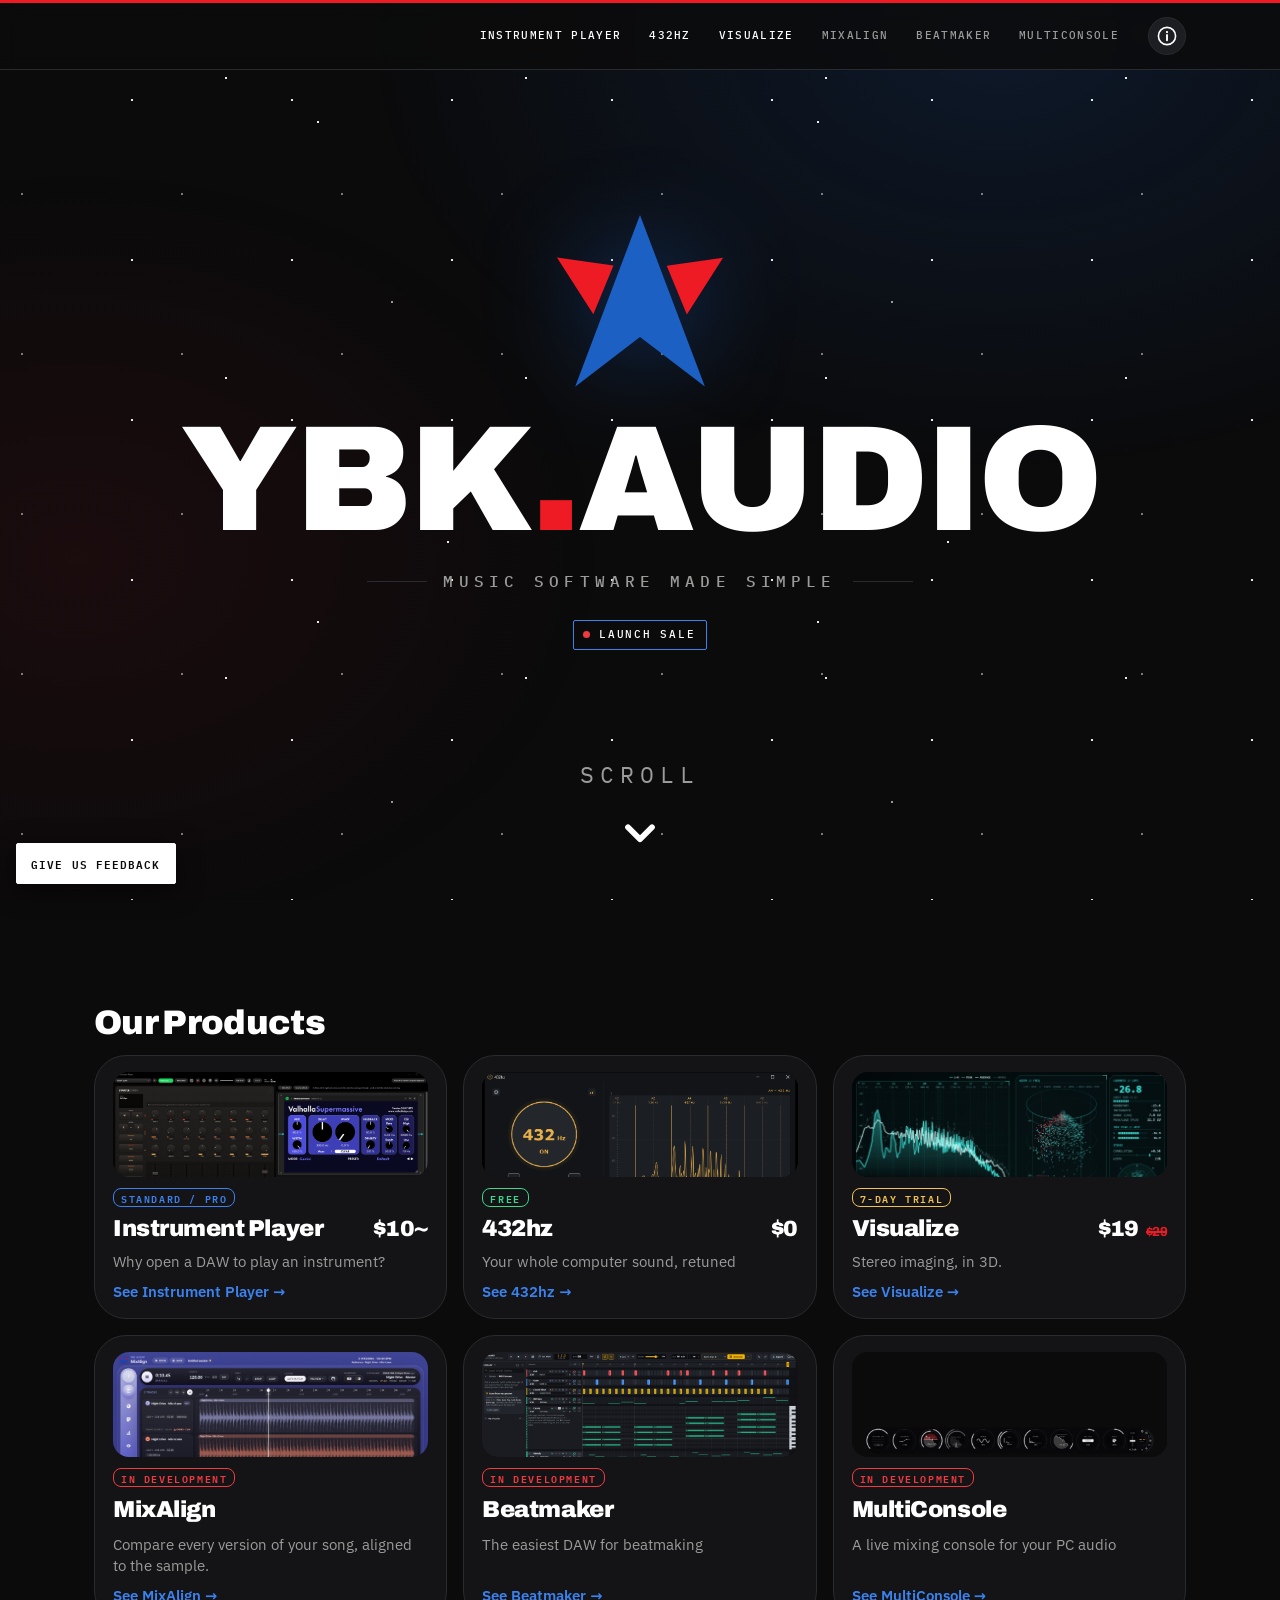
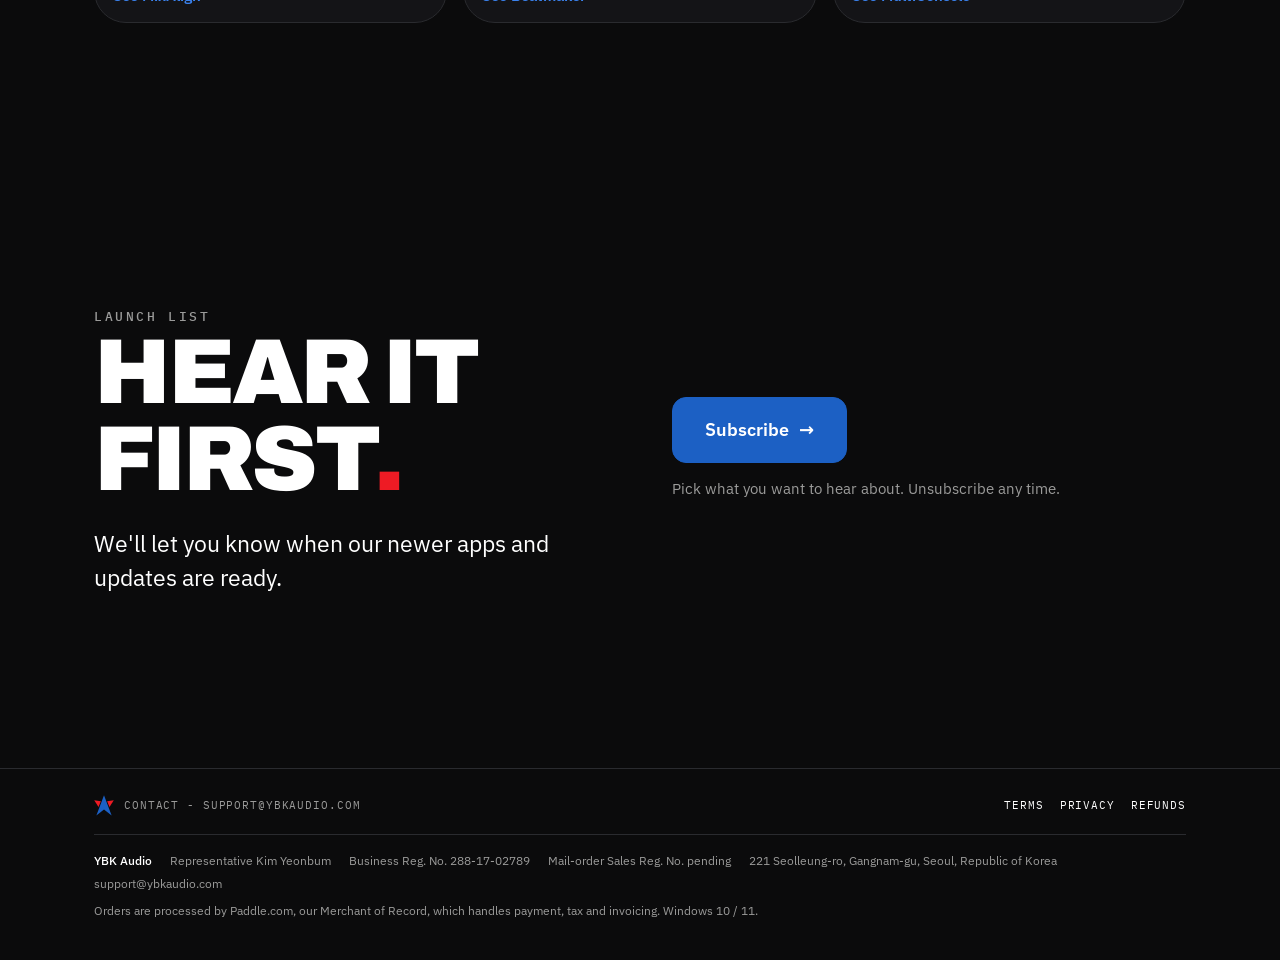
==== index.html @ 8efd61d5 "Instrument Player 2.0.5: the built-in synth is now called Basic; note length is in Standard too, so " ====
<!doctype html>
<html lang="en">
<head>
<meta charset="utf-8">
<meta name="viewport" content="width=device-width, initial-scale=1">
<meta name="google-site-verification" content="1bSXzqVubWj23T3griGNf3XnpW3aEP6iFTnNptwItSQ">
<!-- seo:start (rewritten per page by tools/build-pages.js; values come from the "ybk-seo" table below) -->
<meta name="description" content="Music software made simple: Instrument Player, 432hz, Visualize, MixAlign, Beatmaker and MultiConsole.">
<link rel="canonical" href="https://ybkaudio.com/">
<meta property="og:type" content="website">
<meta property="og:site_name" content="YBK Audio">
<meta property="og:url" content="https://ybkaudio.com/">
<meta property="og:title" content="YBK AUDIO: Music Software Made Simple">
<meta property="og:description" content="Music software made simple: Instrument Player, 432hz, Visualize, MixAlign, Beatmaker and MultiConsole.">
<!-- seo:end -->
<link rel="icon" type="image/svg+xml" href="data:image/svg+xml,%3Csvg xmlns='http://www.w3.org/2000/svg' viewBox='283 276 878 907'%3E%3Cpath fill='%231C60C4' d='M722 286L1057 1172L722 916L387 1173Z'/%3E%3Cpath fill='%23EE1B24' d='M860 548L1151 507L964 800Z'/%3E%3Cpath fill='%23EE1B24' d='M585 547L293 506L481 799Z'/%3E%3C/svg%3E">
<title>YBK AUDIO: Music Software Made Simple</title>
<link rel="preload" href="/fonts/ibmplexsans-400-latin.woff2" as="font" type="font/woff2" crossorigin>
<link rel="preload" href="/fonts/archivo-500-latin.woff2" as="font" type="font/woff2" crossorigin>
<link rel="stylesheet" href="/fonts/fonts.css">

<style>
/* ============================================================
   YBK AUDIO — one committed visual world, taken from the logo:
   royal blue arrowhead and red arms on starry black.
   Deliberately single-theme: the page looks identical for every
   viewer, whatever their system or Claude theme is set to.
   ============================================================ */
:root{
  color-scheme:dark;

  /* brand marks */
  --logo-blue:#1C60C4;
  --logo-red:#EE1B24;

  --ground:#0B0B0C;
  --surface:#141417;
  --surface-2:#1D1E21;
  --ink:#FFFFFF;
  --muted:#9B9B9A;
  --rule:#2A2B2F;
  --accent:#3B82EE;
  --accent-deep:#1C60C4;
  --accent-soft:#111B2E;
  --hot:#F03A41;
  --ok:#3DD68C;
  --shadow:rgba(0,0,0,.55);

  /* the starry black — the page's actual ground */
  --s1:rgba(255,255,255,.92);
  --s2:rgba(255,255,255,.58);
  --s3:rgba(255,255,255,.30);
  --halo:rgba(28,96,196,.40);

  --f-display:'Archivo','Helvetica Neue',Arial,sans-serif;
  --f-body:'IBM Plex Sans','Segoe UI',system-ui,sans-serif;
  --f-mono:'IBM Plex Mono','SFMono-Regular',Consolas,monospace;

  --page:1180px;
  --gap:clamp(28px,5vw,64px);
}

*{box-sizing:border-box}
/* The artifact host supplied this; outside it, `#ybk-bar{display:flex}` would
   override the UA [hidden] rule and show the editor toolbar to every visitor. */
[hidden]{display:none!important}
body{
  margin:0;
  color:var(--ink);
  font-family:var(--f-body);
  font-size:16px;
  line-height:1.6;
  -webkit-font-smoothing:antialiased;
  background:var(--ground);
}

/* Starfield on its own fixed layer. Three tile scales overlaid so the repeat
   never reads as a grid, plus a faint nebula wash so the black isn't dead
   flat. This must NOT be `background-attachment:fixed` on the body — that
   repaints every gradient on every scroll frame and stalls the page. A fixed
   pseudo-element is painted once and composited instead. */
body::before{
  content:"";
  position:fixed;
  inset:0;
  z-index:-1;
  pointer-events:none;
  background-image:
    radial-gradient(1.4px 1.4px at 22px 34px,   var(--s1) 50%, transparent 51%),
    radial-gradient(1px 1px     at 108px 62px,  var(--s2) 50%, transparent 51%),
    radial-gradient(1.2px 1.2px at 58px 126px,  var(--s2) 50%, transparent 51%),
    radial-gradient(1px 1px     at 142px 144px, var(--s3) 50%, transparent 51%),
    radial-gradient(1px 1px     at 88px 14px,   var(--s3) 50%, transparent 51%),
    radial-gradient(1.6px 1.6px at 132px 100px, var(--s1) 50%, transparent 51%),
    radial-gradient(1.1px 1.1px at 44px 208px,  var(--s2) 50%, transparent 51%),
    radial-gradient(1.8px 1.8px at 226px 78px,  var(--s1) 50%, transparent 51%),
    radial-gradient(1px 1px     at 168px 252px, var(--s3) 50%, transparent 51%),
    radial-gradient(1.3px 1.3px at 262px 186px, var(--s2) 50%, transparent 51%),
    radial-gradient(1px 1px     at 96px 288px,  var(--s3) 50%, transparent 51%),
    radial-gradient(2.2px 2.2px at 318px 122px, var(--s1) 50%, transparent 51%),
    radial-gradient(1px 1px     at 74px 356px,  var(--s3) 50%, transparent 51%),
    radial-gradient(1.5px 1.5px at 392px 302px, var(--s2) 50%, transparent 51%),
    radial-gradient(1px 1px     at 208px 412px, var(--s3) 50%, transparent 51%),
    radial-gradient(2px 2px     at 448px 42px,  var(--s1) 50%, transparent 51%),
    radial-gradient(900px 620px at 78% 4%,  rgba(28,96,196,.16), transparent 70%),
    radial-gradient(760px 560px at 6% 62%,  rgba(238,27,36,.07), transparent 70%);
  background-size:
    160px 160px, 160px 160px, 160px 160px, 160px 160px, 160px 160px, 160px 160px,
    300px 300px, 300px 300px, 300px 300px, 300px 300px, 300px 300px,
    500px 500px, 500px 500px, 500px 500px, 500px 500px, 500px 500px,
    100% 100%, 100% 100%;
}
.wrap{max-width:var(--page);margin:0 auto;padding:0 clamp(20px,4vw,44px)}

/* ---------- shared type ---------- */
.mono{font-family:var(--f-mono);font-variant-numeric:tabular-nums}
.eyebrow{
  font-family:var(--f-mono);font-size:11px;font-weight:500;
  letter-spacing:.16em;text-transform:uppercase;color:var(--muted);
}
h1,h2,h3,h4{font-family:var(--f-display);text-wrap:balance;margin:0}
a{color:var(--accent)}

/* ---------- logo ----------
   Traced to vector from the artwork so it carries NO background — just the
   blue arrowhead and the two drooped red arms, transparent behind. Fills are
   presentation attributes, not CSS: selectors do not cross the <use> boundary. */
.logo{display:block;flex:none;height:auto}

/* ---------- masthead ---------- */
.brandbar{display:flex;height:3px;position:sticky;top:0;z-index:61}
.brandbar i{display:block;height:100%}
.brandbar .b{background:var(--logo-blue);flex:1 1 auto}
.brandbar .r{background:var(--logo-red);flex:0 0 22%}

.masthead{border-bottom:1px solid var(--rule);background:rgba(11,11,12,.82);backdrop-filter:blur(8px)}
.masthead .wrap{
  display:flex;align-items:center;justify-content:space-between;
  gap:18px;flex-wrap:wrap;padding-block:14px;
}
.brand{display:flex;align-items:center;gap:11px;text-decoration:none;color:var(--ink)}
.brand .logo{width:30px}
.wordmark{
  font-family:var(--f-display);font-weight:900;font-size:19px;
  letter-spacing:-.02em;text-transform:uppercase;line-height:1;
}
.wordmark i{font-style:normal;color:var(--logo-red)}
.nav{display:flex;align-items:center;gap:6px;flex-wrap:wrap}
.navlink{
  font-family:var(--f-mono);font-size:11px;font-weight:500;
  letter-spacing:.12em;text-transform:uppercase;
  color:var(--muted);text-decoration:none;
  padding:7px 10px;border-radius:2px;border:1px solid transparent;
}
.navlink:hover{color:var(--ink)}
.navlink[aria-current="page"]{color:var(--ink);border-color:var(--rule);background:var(--surface)}
/* NB: not `.acct` — that class belongs to the account page section, whose
   padding would otherwise inflate this link and stretch the whole masthead. */
.navlink.nav-acct{color:var(--ink);border-color:var(--rule)}
/* apps that are out: bright like Help (owner 2026-10-08); add "nav-live" when an app launches */
.navlink.nav-live{color:var(--ink)}

/* ---------- buttons ---------- */
.btn{
  display:inline-flex;align-items:center;justify-content:center;gap:10px;
  font-family:var(--f-mono);font-size:12.5px;font-weight:600;
  letter-spacing:.1em;text-transform:uppercase;
  padding:15px 22px;border-radius:2px;text-decoration:none;cursor:pointer;
  border:1px solid var(--logo-blue);background:var(--logo-blue);color:#FFF;
  transition:transform .12s ease,filter .12s ease;
}
.btn:hover{transform:translateY(-1px);filter:brightness(1.12)}
.btn:focus-visible{outline:2px solid var(--ink);outline-offset:3px}
.btn.ghost{background:transparent;color:var(--ink);border-color:var(--rule)}
.btn.ghost:hover{border-color:var(--accent);filter:none}
.btn[disabled],.btn[aria-disabled="true"]{
  opacity:.5;cursor:not-allowed;transform:none;filter:none;
  background:transparent;color:var(--muted);border-color:var(--rule);
}
.btnrow{display:flex;gap:12px;flex-wrap:wrap;align-items:center}

/* ---------- hero ---------- */
.hero{padding-block:clamp(44px,7vw,88px) clamp(38px,6vw,68px)}
.hero-top{display:grid;grid-template-columns:minmax(0,1fr);gap:clamp(24px,4vw,48px);align-items:center}
@media(min-width:900px){.hero-top{grid-template-columns:auto minmax(0,1fr)}}
.hero-mark{width:clamp(152px,20vw,264px);filter:drop-shadow(0 0 46px var(--halo))}
.hero-flag{
  display:inline-flex;align-items:center;gap:9px;
  padding:5px 11px 5px 9px;border:1px solid var(--accent);border-radius:2px;
  margin-bottom:clamp(18px,2.6vw,26px);color:var(--ink);
}
.dot{width:7px;height:7px;border-radius:50%;background:var(--hot);flex:none}
h1{
  font-weight:900;font-size:clamp(44px,9.2vw,116px);line-height:.86;
  letter-spacing:-.045em;text-transform:uppercase;margin:0;
}
h1 em{font-style:normal;color:var(--logo-red)}
.hero-pitch{font-family:var(--f-display);font-weight:600;font-size:clamp(18px,2.3vw,26px);line-height:1.3;letter-spacing:-.01em;margin:clamp(18px,2.4vw,28px) 0 0;max-width:40ch;color:var(--ink)}
.hero-body{
  display:grid;grid-template-columns:minmax(0,1fr);gap:var(--gap);
  border-top:1px solid var(--rule);
  margin-top:clamp(30px,4.5vw,52px);padding-top:26px;
}
@media(min-width:820px){.hero-body{grid-template-columns:minmax(0,1.15fr) minmax(0,.85fr)}}
.ledes{display:flex;flex-direction:column;gap:13px}
.lede{font-size:clamp(17px,2vw,20px);line-height:1.55;max-width:60ch;margin:0}
.lede.strong{font-weight:600}
.hero-notes{display:flex;flex-direction:column;gap:14px;margin:0}
.note{display:grid;grid-template-columns:82px minmax(0,1fr);gap:14px;align-items:start}
.note dt{
  font-family:var(--f-mono);font-size:11px;letter-spacing:.1em;
  text-transform:uppercase;color:var(--muted);padding-top:3px;
}
.note dd{margin:0;font-size:14.5px;line-height:1.5}

/* ---------- bands ---------- */
.band{border-top:1px solid var(--rule);padding-block:clamp(44px,6vw,80px)}
.status{
  display:inline-block;font-family:var(--f-mono);font-size:10.5px;font-weight:600;
  letter-spacing:.14em;text-transform:uppercase;color:var(--hot);
  border:1px solid var(--hot);border-radius:2px;padding:3px 8px;margin-bottom:16px;
}
h2{
  font-weight:900;font-size:clamp(32px,5.2vw,60px);line-height:.94;
  letter-spacing:-.035em;text-transform:uppercase;margin-bottom:10px;
}
.kicker{
  margin:0;font-family:var(--f-display);font-weight:500;
  font-size:clamp(18px,2.3vw,24px);line-height:1.28;
  color:var(--ink);letter-spacing:-.015em;max-width:32ch;
  border-left:3px solid var(--accent);padding-left:14px;
}
.prose{display:flex;flex-direction:column;gap:14px}
.prose p{margin:0;max-width:56ch;font-size:15.5px}
.prose h3{margin:6px 0 -6px;font-size:17px;font-weight:700;letter-spacing:-.01em;line-height:1.2}
.prose h3:first-child{margin-top:0}

/* home product summary */
.summary{display:grid;grid-template-columns:minmax(0,1fr);gap:var(--gap);align-items:start;margin-top:clamp(28px,4vw,42px)}
@media(min-width:900px){.summary{grid-template-columns:minmax(0,1fr) minmax(0,1fr)}}
.sum-actions{margin-top:24px}

/* ---------- product page ---------- */
.pagehead{padding-block:clamp(28px,4vw,44px) 0}
.backlink{
  display:inline-flex;align-items:center;gap:8px;
  font-family:var(--f-mono);font-size:11px;letter-spacing:.12em;
  text-transform:uppercase;color:var(--muted);text-decoration:none;
}
.backlink:hover{color:var(--ink)}
.prod-title{
  display:flex;align-items:flex-end;justify-content:space-between;
  gap:24px;flex-wrap:wrap;margin-top:20px;
}
.prod-price{
  font-family:var(--f-display);font-weight:900;
  font-size:clamp(38px,6vw,64px);line-height:.9;letter-spacing:-.04em;
}
@media(min-width:700px){.prod-price{margin-left:auto;text-align:right}}
/* home product blocks: name on the left, price tag on the right (owner 2026-10-07) */
.band-head{display:flex;align-items:flex-end;justify-content:space-between;gap:12px 24px;flex-wrap:wrap}
.band-price{
  font-family:var(--f-display);font-weight:900;font-size:clamp(34px,5vw,56px);
  line-height:.9;letter-spacing:-.04em;white-space:nowrap;
}
@media(min-width:700px){.band-price{margin-left:auto;text-align:right}}
.band-price small{
  display:block;font-family:var(--f-mono);font-size:10.5px;font-weight:500;line-height:1.5;
  letter-spacing:.12em;text-transform:uppercase;color:var(--muted);margin-top:8px;white-space:normal;
}
/* apps with a free trial: a gold "TRIAL" badge left of the price, with a slow gleam (owner 2026-10-09) */
.trial-badge{
  position:relative;overflow:hidden;display:inline-block;vertical-align:middle;
  margin-right:12px;padding:5px 9px 4px;transform:translateY(-.12em);
  font-family:var(--f-mono);font-size:11px;font-weight:600;line-height:1.2;letter-spacing:.16em;text-transform:uppercase;
  color:#F2C14E;border:1px solid #D4A537;background:rgba(242,193,78,.08);
  box-shadow:0 0 10px rgba(242,193,78,.22);
}
.trial-badge::after{
  content:"";position:absolute;top:0;bottom:0;left:-60%;width:40%;
  background:linear-gradient(100deg,transparent,rgba(255,236,170,.55),transparent);
  animation:trialGleam 3.6s ease-in-out infinite;
}
@keyframes trialGleam{0%,55%{left:-60%}100%{left:130%}}
@media(prefers-reduced-motion:reduce){.trial-badge::after{display:none}}
.band-price s,.prod-price s{font-size:.45em;font-weight:700;color:var(--logo-red);margin-left:.3em;text-decoration-thickness:2px}
/* the page's main picture now sits right under the title, above the boxes */
.pagehead .shot.lead{margin-top:clamp(22px,3vw,30px)}
/* the licence note and the "keeps working / move it" lists, right under the pricing box */
.lic-box{margin-top:14px;display:grid;gap:14px}
.duo-box{margin-top:14px;border:1px solid var(--rule);border-top:2px solid var(--logo-blue);background:var(--surface);border-radius:var(--r-box);padding:clamp(20px,3vw,30px)}
.duo{display:grid;grid-template-columns:minmax(0,1fr);gap:14px}
.duo h3{font-weight:900;font-size:clamp(24px,3.4vw,34px);line-height:.98;letter-spacing:-.03em;text-transform:uppercase;margin:0}
.duo .launch-eye{color:var(--accent);margin:0 0 6px}.duo .launch-eye .dot{background:var(--accent)}
.duo .gets{list-style:none;margin:0;padding:0;display:flex;flex-direction:column;gap:10px}
.duo .gets li{display:grid;grid-template-columns:16px 1fr;gap:10px;align-items:start;font-size:15px;line-height:1.45}
.duo .gets svg{width:16px;height:16px;margin-top:4px;color:var(--accent)}
.duo .buy-total{display:flex;align-items:baseline;justify-content:space-between;border-bottom:1px solid var(--rule);padding-bottom:10px}
.duo .buy-total b{font-family:var(--f-display);font-weight:900;font-size:clamp(24px,3vw,32px)}
.duo .dl-act{grid-template-columns:repeat(2,minmax(0,1fr))}
.duo .dl-act .btn{min-height:0!important;padding-block:11px}
/* phones: the two download buttons stack, so "Download for Windows" never runs out of its button */
@media(max-width:520px){.duo .dl-act,.hz-box .dl-act{grid-template-columns:minmax(0,1fr)!important}}
.duo .btn.soon{opacity:.5;cursor:default;pointer-events:none;justify-content:center}
/* Standard: 1 PC / 3 PCs choice (owner 2026-10-22) */
.pc-pick{display:grid;gap:8px}
.pc-opt{display:flex;align-items:center;gap:10px;border:1px solid var(--rule);border-radius:12px;padding:10px 14px;cursor:pointer;font-size:15px}
.pc-opt[hidden]{display:none}
.pc-opt input{accent-color:var(--accent);margin:0;width:16px;height:16px}
.pc-opt b{margin-left:auto;font-family:var(--f-display);font-weight:900;font-size:clamp(20px,2.4vw,26px)}
.pc-opt:has(input:checked){border-color:var(--accent)}
.duo-buy{display:grid;gap:10px}.duo-buy .btn{width:100%;justify-content:center}.duo-buy .buy-links{margin:0;font-size:12.5px;color:var(--muted)}
.duo-head.p{margin-top:18px;padding-top:18px;border-top:1px solid var(--rule)}
@media(min-width:900px){
  .duo{grid-template-columns:minmax(0,1fr) minmax(0,1fr);grid-template-rows:repeat(5,auto);grid-auto-flow:column;column-gap:0;row-gap:16px}
  .duo>*{padding-inline:0 clamp(20px,2.4vw,30px)}
  .duo>.p{padding-inline:clamp(20px,2.4vw,30px) 0;border-left:1px solid var(--rule)}
  .duo-head.p{margin-top:0;padding-top:0;border-top:0}
}
/* Instrument Player Pro (launch 2026-10-20): Pro box and "upgrade with the same code" box */
.buy.pro{border-color:var(--accent)}
.pro-tag{display:inline-block;margin-left:10px;padding:3px 8px 2px;vertical-align:middle;font-family:var(--f-mono);font-size:11px;font-weight:600;letter-spacing:.16em;text-transform:uppercase;color:var(--accent);border:1px solid var(--accent)}
.upgrade-box{margin-top:clamp(14px,2vw,18px);border:1px solid var(--rule);background:var(--surface);padding:clamp(18px,3vw,28px);display:grid;gap:18px}
@media(min-width:820px){.upgrade-box{grid-template-columns:minmax(0,1fr) minmax(0,1fr);align-items:start}}
.upgrade-box h3{margin:0 0 8px}
/* What Pro adds: four cards, two a row */
.pro-adds .explore-h .pro-tag{font-size:12px;margin-left:12px}
@media(min-width:700px){.features.two{grid-template-columns:repeat(2,minmax(0,1fr))}}
.upgrade-box p{margin:0 0 10px;color:var(--muted);line-height:1.55}
.upgrade-box .prices{font-family:var(--f-mono);font-size:12px;letter-spacing:.08em;text-transform:uppercase;color:var(--ink)}
.upgrade-box form .btn{width:100%;justify-content:center}
.up-confirm{display:grid;gap:10px}.up-confirm[hidden]{display:none}
.up-what{margin:0!important;font-family:var(--f-mono);font-size:12.5px;letter-spacing:.06em;text-transform:uppercase;color:var(--ink)!important}
.up-confirm .btn{width:100%;justify-content:center}
.gets.plus li{display:grid;grid-template-columns:16px minmax(0,1fr);gap:10px;align-items:start}
.gets.plus .plus-mark{font-family:var(--f-mono);font-weight:600;font-size:17px;line-height:1.25;color:var(--accent);text-align:center}
/* "Notify me when it's out" under an unreleased app's Pricing / Purchase box (owner 2026-10-10) */
.notify-row{margin-top:clamp(14px,2vw,18px)}
@media(max-width:699px){.notify-row .btn{width:100%;justify-content:center}}
/* 432hz "name your price" under its download buttons */
.hz-tip{margin-top:clamp(14px,2vw,18px);border:1px solid var(--rule);background:var(--surface);padding:clamp(18px,3vw,28px)}
.hz-tip>.field{display:grid;gap:10px;max-width:520px}
.hz-tip .tip-note{margin:0}
.hz-tip .fineprint{margin:0;font-size:12.5px;color:var(--muted);line-height:1.5}
.hz-tip .claim-msg:empty{display:none}
/* explanation: the home page text on the left, Features on the right (owner 2026-10-08) */
.explain{display:grid;grid-template-columns:minmax(0,1fr);gap:var(--gap);align-items:start}
@media(min-width:820px){.explain{grid-template-columns:minmax(0,1.1fr) minmax(0,.9fr)}}
.explain.solo{grid-template-columns:minmax(0,1fr)!important}.explain.solo .prose{max-width:75ch}
.why{background:var(--surface);border:1px solid var(--rule);border-top:2px solid var(--accent);padding:clamp(18px,2.6vw,26px)}
.why h3{font-size:20px;font-weight:900;letter-spacing:-.02em;text-transform:uppercase;margin:0 0 14px}
.why ul{list-style:none;margin:0;padding:0;display:flex;flex-direction:column;gap:11px}
.why li{display:grid;grid-template-columns:16px minmax(0,1fr);gap:10px;font-size:14.5px;line-height:1.5}
.why li svg{width:16px;height:16px;margin-top:4px}
.why li b{color:var(--ink)}
.prod-price small{
  display:block;font-family:var(--f-mono);font-size:10.5px;font-weight:500;
  letter-spacing:.14em;text-transform:uppercase;color:var(--muted);
  margin-top:8px;letter-spacing:.12em;line-height:1.5;
}

/* active-usage photo slot */
.usage{
  margin-top:clamp(26px,3.6vw,40px);
  border:1px dashed var(--rule);
  background:
    linear-gradient(180deg, rgba(28,96,196,.05), transparent 60%),
    var(--surface);
  aspect-ratio:16/9;
  display:grid;place-items:center;
  text-align:center;padding:24px;
}
.usage .mark{width:52px;margin:0 auto 16px;opacity:.5}
.usage .lbl{
  font-family:var(--f-mono);font-size:11px;font-weight:600;
  letter-spacing:.16em;text-transform:uppercase;color:var(--hot);
}
.usage .sub{
  font-family:var(--f-mono);font-size:10.5px;letter-spacing:.1em;
  text-transform:uppercase;color:var(--muted);margin-top:8px;
}
/* real screenshots */
.shot{
  display:block;margin-top:clamp(26px,3.6vw,40px);
  border:1px solid var(--rule);background:var(--surface);
}
.shot img{display:block;width:100%;height:auto}
/* trim the empty desktop around the Console capsule; the full frame opens on click */
.shot.crop img{aspect-ratio:16/9;object-fit:cover;object-position:center 50%}
.shot.crop-wide img{aspect-ratio:16/6;object-fit:cover;object-position:center 49%}
.shot:hover{border-color:var(--accent)}
.shots{
  display:grid;grid-template-columns:minmax(0,1fr);gap:clamp(20px,3vw,28px);
  margin-top:clamp(30px,4vw,46px);
}
@media(min-width:900px){.shots{grid-template-columns:repeat(3,minmax(0,1fr))}}
.shots figure{margin:0;display:flex;flex-direction:column;gap:10px}
.shots .shot{margin-top:0}
.shots figcaption{
  font-family:var(--f-mono);font-size:10.5px;letter-spacing:.1em;
  text-transform:uppercase;color:var(--muted);line-height:1.5;
}
/* demo video: a thumbnail until clicked, so YouTube loads nothing before the visitor asks */
.demo-video{
  position:relative;display:block;width:100%;aspect-ratio:16/9;
  margin-top:clamp(26px,3.6vw,40px);padding:0;
  border:1px solid var(--rule);background:#000;cursor:pointer;overflow:hidden;
}
.demo-video img{display:block;width:100%;height:100%;object-fit:cover;opacity:.85;transition:opacity .2s}
.demo-video:hover img,.demo-video:focus-visible img{opacity:1}
.demo-video:hover{border-color:var(--accent)}
.demo-video .play{
  position:absolute;left:50%;top:50%;transform:translate(-50%,-50%);
  width:76px;height:76px;border-radius:50%;
  background:rgba(0,0,0,.6);border:2px solid #fff;
}
.demo-video .play::after{
  content:"";position:absolute;left:31px;top:23px;
  border-style:solid;border-width:15px 0 15px 24px;border-color:transparent transparent transparent #fff;
}
.demo-video iframe{position:absolute;inset:0;width:100%;height:100%;border:0}
.usage-cap{
  display:flex;justify-content:space-between;gap:14px;flex-wrap:wrap;
  margin:10px 0 0;
  font-family:var(--f-mono);font-size:10.5px;letter-spacing:.1em;
  text-transform:uppercase;color:var(--muted);
}

/* feature list */
.features{
  display:grid;grid-template-columns:minmax(0,1fr);gap:1px;
  background:var(--rule);border:1px solid var(--rule);
  margin-top:clamp(30px,4vw,46px);
}
@media(min-width:700px){.features{grid-template-columns:repeat(2,minmax(0,1fr))}}
.feat{background:var(--ground);padding:22px 20px;display:flex;flex-direction:column;gap:8px}
.feat .n{
  font-family:var(--f-mono);font-size:10.5px;font-weight:600;
  letter-spacing:.15em;text-transform:uppercase;color:var(--accent);
}
.feat h4{font-size:17px;font-weight:700;letter-spacing:-.01em;line-height:1.2}
.feat p{margin:0;font-size:14px;color:var(--muted);line-height:1.5}
/* the card's picture: margin-top:auto drops it to the bottom, so the images
   line up across a row however long the text above them runs */
.feat-shot{
  display:block;margin-top:auto;padding-top:14px;
}
.feat-shot img{
  display:block;width:100%;height:auto;
  aspect-ratio:16/10;object-fit:cover;object-position:center top;
  border:1px solid var(--rule);background:var(--surface);
}
.feat-shot:hover img{border-color:var(--accent)}
/* tall screenshots (432hz compact window): show all of it, letterboxed */
.feat-shot.fit img{object-fit:contain;object-position:center}
/* Visualize 3D clips: muted looping MP4s (converted from the app's GIF captures), played only
   while on screen (script "feat-clip" below), poster frame until then */
.feat-clip{margin-top:auto;padding-top:14px}
.feat-clip video{display:block;width:100%;height:auto;aspect-ratio:1/1;object-fit:contain;
  background:#05070a;border:1px solid var(--rule)}

/* spec table */
.specs{
  width:100%;border-collapse:collapse;
  margin-top:clamp(30px,4vw,46px);
  font-family:var(--f-mono);font-size:12.5px;font-variant-numeric:tabular-nums;
}
.specs caption{
  text-align:left;font-size:10.5px;letter-spacing:.15em;text-transform:uppercase;
  color:var(--muted);padding-bottom:10px;
}
.specs th,.specs td{text-align:left;padding:9px 0;border-bottom:1px solid var(--rule);vertical-align:top}
.specs th{
  font-weight:500;letter-spacing:.09em;text-transform:uppercase;
  color:var(--muted);width:38%;padding-right:16px;
}
.specs td{font-weight:500}

/* requirement callout */
.requires{margin-top:24px;padding:16px 18px;background:var(--surface);border-left:3px solid var(--hot)}
.requires h3{
  font-size:12px;font-family:var(--f-mono);font-weight:600;
  letter-spacing:.12em;text-transform:uppercase;margin-bottom:8px;
}
.requires p{margin:0;font-size:14px;line-height:1.5;max-width:52ch}

/* ---------- interface concept figures ---------- */
.figs{display:grid;grid-template-columns:minmax(0,1fr);gap:clamp(20px,3vw,28px);margin-top:clamp(30px,4vw,46px)}
@media(min-width:820px){.figs.two{grid-template-columns:repeat(2,minmax(0,1fr))}}
.fig{display:flex;flex-direction:column;gap:10px}
.fig .frame{margin-top:auto}
.frame{
  background:var(--surface);border:1px solid var(--rule);
  padding:clamp(18px,2.6vw,30px);
  display:flex;align-items:center;justify-content:center;
  min-height:224px;overflow-x:auto;
}
.frame svg{display:block;max-width:100%;height:auto}
.frame-cap{
  display:flex;justify-content:space-between;gap:14px;flex-wrap:wrap;margin:0;
  font-family:var(--f-mono);font-size:10.5px;letter-spacing:.1em;
  text-transform:uppercase;color:var(--muted);
}
.frame-cap b{color:var(--hot);font-weight:600}
.scanner{width:100%;max-width:430px;font-family:var(--f-mono);font-size:12px}
.scan-head{
  display:flex;justify-content:space-between;align-items:baseline;
  padding-bottom:10px;border-bottom:1px solid var(--rule);
  letter-spacing:.1em;text-transform:uppercase;font-size:10.5px;color:var(--muted);
}
.scan-row{display:flex;align-items:center;gap:12px;padding:9px 0;border-bottom:1px solid var(--rule)}
.scan-row .glyph{
  width:20px;height:20px;flex:none;border-radius:2px;
  background:var(--surface-2);border:1px solid var(--rule);display:grid;place-items:center;
}
.scan-row .glyph i{display:block;width:7px;height:7px;border-radius:50%;background:var(--accent);font-style:normal}
.scan-row.dim .glyph i{background:#34353B}
.scan-row .nm{flex:1 1 auto;min-width:0;overflow:hidden;text-overflow:ellipsis;white-space:nowrap}
.scan-row .ver{color:var(--muted);font-size:11px;flex:none}
.scan-foot{
  display:flex;align-items:center;gap:12px;padding-top:14px;
  font-size:10.5px;letter-spacing:.1em;text-transform:uppercase;color:var(--muted);
}
.meter{flex:1 1 auto;height:4px;background:#34353B;position:relative;border-radius:2px;overflow:hidden}
.meter i{position:absolute;inset:0 34% 0 0;background:var(--accent);border-radius:2px}
.roll{width:100%}
.roll svg{display:block;width:100%;height:auto}

/* ---------- purchase ---------- */
.buy{
  margin-top:clamp(34px,4.5vw,52px);
  border:1px solid var(--rule);border-top:2px solid var(--logo-blue);
  background:var(--surface);
  padding:clamp(22px,3vw,32px);
  display:grid;grid-template-columns:minmax(0,1fr);gap:26px;align-items:start;
}
@media(min-width:820px){.buy{grid-template-columns:minmax(0,1fr) minmax(0,.9fr)}}
.buy h3{
  font-weight:900;font-size:clamp(24px,3.4vw,34px);line-height:.98;
  letter-spacing:-.03em;text-transform:uppercase;margin-bottom:12px;
}
.buy .gets{list-style:none;margin:0;padding:0;display:flex;flex-direction:column;gap:10px}
.buy .gets li{
  display:grid;grid-template-columns:16px minmax(0,1fr);gap:11px;
  font-size:14.5px;line-height:1.45;
}
.buy .gets svg{width:16px;height:16px;margin-top:4px}
.buy-side{display:flex;flex-direction:column;gap:14px}
.buy-total{
  display:flex;align-items:baseline;justify-content:space-between;gap:12px;
  padding-bottom:14px;border-bottom:1px solid var(--rule);
  font-family:var(--f-mono);font-size:11px;letter-spacing:.12em;
  text-transform:uppercase;color:var(--muted);
}
.buy-total b{
  font-family:var(--f-display);font-size:32px;font-weight:900;
  letter-spacing:-.03em;color:var(--ink);
}
.buy .fineprint{margin:0;font-size:12.5px;color:var(--muted);line-height:1.5}

/* checkout state */
.licnote{
  grid-column:1/-1;margin:0;
  padding:14px 16px;
  border:1px solid var(--rule);border-left:3px solid var(--hot);
  background:var(--ground);
  font-size:13.5px;line-height:1.55;color:var(--muted);
}
.licnote b{color:var(--ink)}

/* what does and doesn't end an activation */
.breaks{
  grid-column:1/-1;
  display:grid;grid-template-columns:minmax(0,1fr);gap:1px;
  background:var(--rule);border:1px solid var(--rule);
}
@media(min-width:700px){.breaks{grid-template-columns:repeat(2,minmax(0,1fr))}}
.breaks > div{background:var(--ground);padding:18px}
.breaks h4{
  font-family:var(--f-mono);font-size:10.5px;font-weight:600;
  letter-spacing:.14em;text-transform:uppercase;margin-bottom:12px;
}
.breaks .keep h4{color:var(--ok)}
.breaks .end h4{color:var(--hot)}
.breaks ul{list-style:none;margin:0;padding:0;display:flex;flex-direction:column;gap:9px}
.breaks li{display:grid;grid-template-columns:13px minmax(0,1fr);gap:10px;font-size:13.5px;line-height:1.45;color:var(--muted)}
.breaks .sym{font-family:var(--f-mono);font-weight:600}
.breaks .keep .sym{color:var(--ok)}
.breaks .end .sym{color:var(--hot)}
.breaks .move h4,.breaks .move .sym{color:var(--accent)}

/* help page */
.help-warn{
  margin-top:clamp(26px,3.5vw,38px);padding:clamp(18px,2.6vw,26px);
  border:1px solid var(--rule);border-left:3px solid var(--hot);border-radius:2px;
  background:var(--surface);
}
.help-warn h3{font-weight:900;font-size:clamp(20px,2.6vw,26px);line-height:1.1;letter-spacing:-.02em;margin-bottom:12px}
.help-warn p{margin:0 0 10px;font-size:15px;line-height:1.6;max-width:72ch}
.help-warn p:last-child{margin-bottom:0}
.help-h{font-family:var(--f-mono);font-size:11px;font-weight:600;letter-spacing:.14em;text-transform:uppercase;color:var(--muted);margin:0 0 12px}
.acct-grid .help-h ~ .help-h{margin-top:28px}
.manuals{margin-top:clamp(30px,4vw,46px);scroll-margin-top:90px}
.man-grid{display:grid;grid-template-columns:repeat(auto-fill,minmax(240px,1fr));gap:12px}
.man-card{display:flex;align-items:center;gap:14px;padding:16px 18px;border:1px solid var(--rule);border-radius:24px;background:var(--surface);color:var(--ink);text-decoration:none;transition:border-color .2s}
.man-card:hover{border-color:var(--accent)}
.man-card .pdf{flex:none;font-family:var(--f-mono);font-size:10px;font-weight:600;letter-spacing:.08em;padding:6px 7px;border:1px solid var(--rule);border-radius:8px;color:var(--muted)}
.man-card b{display:block;font-size:16px}
.man-card small{display:block;font-size:13px;color:var(--muted);margin-top:2px}

/* sign-in form */
.field{display:flex;flex-direction:column;gap:6px;margin-bottom:12px}
.field label{
  font-family:var(--f-mono);font-size:10.5px;letter-spacing:.12em;
  text-transform:uppercase;color:var(--muted);
}
.field input{
  padding:12px 13px;border-radius:2px;border:1px solid var(--rule);
  background:var(--ground);color:var(--ink);
  font-family:var(--f-body);font-size:15px;
}
.field input:disabled{opacity:.5;cursor:not-allowed}
.field textarea{
  padding:12px 13px;border-radius:2px;border:1px solid var(--rule);
  background:var(--ground);color:var(--ink);
  font-family:var(--f-body);font-size:15px;line-height:1.45;
  resize:vertical;min-height:130px;
}

/* ---------- feedback ---------- */
.fb-open{
  position:fixed;left:16px;bottom:16px;z-index:9000;
  font-family:var(--f-mono);font-size:11px;font-weight:600;
  letter-spacing:.1em;text-transform:uppercase;
  padding:10px 14px;border-radius:2px;cursor:pointer;
  /* White on the dark page, so it reads as something to press (owner, 2026-09-26). */
  border:1px solid #FFFFFF;background:#FFFFFF;color:var(--ground);
  box-shadow:0 6px 26px var(--shadow);transition:background-color .15s,border-color .15s;
}
.fb-open:hover{background:#E6E6E9;border-color:#E6E6E9}
.fb-open:focus-visible{outline:2px solid var(--ink);outline-offset:3px}
.fb-dialog{
  width:min(460px,calc(100vw - 32px));padding:0;
  border:1px solid var(--rule);border-top:2px solid var(--accent);border-radius:2px;
  background:var(--surface);color:var(--ink);box-shadow:0 12px 40px var(--shadow);
}
.fb-dialog::backdrop{background:rgba(0,0,0,.6)}
.fb-dialog form{display:flex;flex-direction:column;gap:12px;padding:clamp(20px,4vw,28px)}
.fb-dialog h3{
  margin:0;font-family:var(--f-display);font-weight:900;font-size:26px;
  line-height:1;letter-spacing:-.03em;text-transform:uppercase;
}
.fb-dialog p{margin:0;font-size:14px;line-height:1.5;color:var(--muted)}
.fb-dialog .field{margin:0}
.fb-dialog .btnrow .btn{flex:1 1 auto;padding:12px 16px}
.fb-dialog .fb-hint{margin-top:6px;font-size:12.5px}
.wl-apps{border:0;margin:0 0 6px;padding:0 0 0 28px;display:flex;flex-wrap:wrap;gap:8px 20px}
.wl-apps[disabled]{opacity:.45}
.wl-opt{display:flex;align-items:center;gap:10px;font-weight:600;font-size:16px;cursor:pointer;margin:6px 0 10px}
.wl-opt input{width:18px;height:18px;accent-color:var(--accent)}
.wl-news-row{margin:4px 0 14px}
.wl-news-row .wl-opt{margin-bottom:2px}
#wl-dialog .wl-news-row .wl-hint{margin:0;padding-left:35px}
.wl-hint{margin:0 0 0 28px;font-size:13px;line-height:1.45;color:var(--muted)}   /* belongs to the newsletter box only */
.wl-apps legend{padding:0;margin-bottom:8px;font-size:13px;color:var(--muted)}
.wl-apps label{display:flex;align-items:center;gap:8px;font-size:15px;cursor:pointer}
.wl-apps input{width:18px;height:18px;accent-color:var(--accent)}
.mail-hint{margin:6px 0 0 !important;font-size:13px !important;color:var(--muted)}
.mail-hint button{
  background:none;border:0;padding:0;font:inherit;font-weight:600;
  color:var(--accent);text-decoration:underline;cursor:pointer;
}
.divider{
  display:flex;align-items:center;gap:12px;margin:20px 0;
  color:var(--muted);font-family:var(--f-mono);font-size:10px;
  letter-spacing:.14em;text-transform:uppercase;
}
.divider::before,.divider::after{content:"";flex:1 1 auto;height:1px;background:var(--rule)}
.forgot{font-size:12.5px;color:var(--muted);margin:10px 0 0}

.checkout{
  margin-top:16px;padding:18px;
  border:1px solid var(--hot);border-radius:2px;
  background:rgba(240,58,65,.06);
}
.checkout h4{
  font-family:var(--f-mono);font-size:11px;font-weight:600;
  letter-spacing:.14em;text-transform:uppercase;color:var(--hot);margin-bottom:10px;
}
.checkout p{margin:0 0 12px;font-size:14px;line-height:1.5}
.checkout p:last-child{margin-bottom:0}
.checkout ol{margin:0 0 12px;padding-left:20px;font-size:13.5px;color:var(--muted);line-height:1.6}

/* ---------- account ---------- */
.acct{padding-block:clamp(40px,6vw,80px)}
.acct-grid{display:grid;grid-template-columns:minmax(0,1fr);gap:var(--gap);align-items:start}
@media(min-width:820px){.acct-grid{grid-template-columns:minmax(0,1fr) minmax(0,.9fr)}}
.signin{
  border:1px solid var(--rule);border-top:2px solid var(--logo-blue);
  background:var(--surface);padding:clamp(22px,3vw,32px);
}
.gbtn{
  display:flex;align-items:center;justify-content:center;gap:12px;width:100%;
  padding:14px 18px;border-radius:2px;
  border:1px solid var(--rule);background:var(--ground);color:var(--muted);
  font-family:var(--f-body);font-size:15px;font-weight:500;
  cursor:not-allowed;
}
.gbtn svg{width:19px;height:19px;flex:none;opacity:.55}
.pending{
  display:inline-flex;align-items:center;gap:8px;margin-top:14px;
  font-family:var(--f-mono);font-size:10.5px;font-weight:600;
  letter-spacing:.13em;text-transform:uppercase;color:var(--hot);
}
.acct-list{list-style:none;margin:16px 0 0;padding:0;display:flex;flex-direction:column;gap:12px}
.acct-list li{
  display:grid;grid-template-columns:18px minmax(0,1fr);gap:12px;
  font-size:14.5px;line-height:1.45;color:var(--muted);
}
.acct-list b{color:var(--ink);font-weight:600}

/* ---------- free launch month ---------- */
.status.ok{color:var(--ok);border-color:var(--ok)}
/* shown/hidden by the launch script; beats the display values below */
[data-launch][hidden],[data-launch-hide][hidden]{display:none !important}
.launch{
  margin-top:clamp(22px,3vw,30px);
  border:1px solid var(--rule);border-top:2px solid var(--ok);
  background:var(--surface);padding:clamp(20px,3vw,30px);
  display:grid;grid-template-columns:minmax(0,1fr);gap:22px;align-items:start;
}
@media(min-width:820px){.launch.has-form{grid-template-columns:minmax(0,1.1fr) minmax(0,.9fr)}}
.launch-eye{
  display:flex;align-items:center;gap:9px;margin:0 0 12px;
  font-family:var(--f-mono);font-size:10.5px;font-weight:600;
  letter-spacing:.14em;text-transform:uppercase;color:var(--ok);
}
.launch-eye .dot{background:var(--ok)}
.launch h3{
  font-weight:900;font-size:clamp(24px,3.4vw,34px);line-height:.98;
  letter-spacing:-.03em;text-transform:uppercase;margin-bottom:12px;
}
.launch p{margin:0;font-size:14.5px;line-height:1.5}
.launch-clock{
  margin-top:14px !important;font-family:var(--f-mono);font-size:12px !important;
  letter-spacing:.08em;text-transform:uppercase;color:var(--muted);
}
.launch-clock b{color:var(--ink);font-variant-numeric:tabular-nums;font-weight:600}
.launch form{display:flex;flex-direction:column;gap:12px}
.launch form .field{margin:0}
.launch form .btn{width:100%}
.launch .fineprint{font-size:12.5px;color:var(--muted)}
.launch-note{
  margin-top:14px !important;padding:12px 14px;
  background:var(--surface);border-left:3px solid var(--hot);
  font-size:13px !important;line-height:1.5 !important;
}
.launch-note b{color:var(--ink)}
.dl-box{
  margin-top:clamp(18px,2.4vw,24px);scroll-margin-top:24px;
  border:1px solid var(--rule);border-top:2px solid var(--accent);
  background:var(--surface);padding:clamp(20px,3vw,30px);
  display:grid;grid-template-columns:minmax(0,1fr);gap:18px;align-items:center;
}
@media(min-width:820px){.dl-box{grid-template-columns:minmax(0,.9fr) minmax(0,1.1fr)}}
.dl-box .launch-eye{color:var(--accent)}
.dl-box .launch-eye .dot{background:var(--accent)}
.dl-box h3{
  font-weight:900;font-size:clamp(24px,3.4vw,34px);line-height:.98;
  letter-spacing:-.03em;text-transform:uppercase;margin-bottom:12px;
}
.dl-box p{margin:0;font-size:14.5px;line-height:1.5}
.dl-act{display:grid;grid-template-columns:minmax(0,1fr);gap:16px}
@media(min-width:560px){.dl-act{grid-template-columns:repeat(2,minmax(0,1fr))}.dl-act .btn{min-height:52px}}
.dl-choice{display:flex;flex-direction:column;gap:10px}
.dl-act .btn{width:100%;justify-content:center;gap:8px;text-align:center;font-size:14px;white-space:nowrap;padding-inline:12px}
.dl-meta{
  font-family:var(--f-mono);font-size:11.5px !important;letter-spacing:.06em;
  text-transform:uppercase;color:var(--muted);text-align:center;
}
.dl-note{font-size:12.5px !important;color:var(--muted);text-align:center}
.dl-note b{color:var(--ink)}
.claim-msg:empty{display:none}
.claim-msg.err{color:var(--hot)}
.claim-msg.ok{color:var(--ok)}
.tip-presets{display:flex;gap:8px}
.tip-preset{
  flex:1 1 0;padding:9px 0;border-radius:2px;border:1px solid var(--rule);
  background:var(--ground);color:var(--muted);
  font-family:var(--f-mono);font-size:13px;letter-spacing:.04em;
  cursor:pointer;transition:border-color .15s,color .15s,background .15s;
}
.tip-preset:hover{border-color:var(--accent);color:var(--ink)}
.tip-preset[aria-pressed="true"]{border-color:var(--accent);color:var(--ink);background:rgba(59,130,238,.12)}
.tip-preset:focus-visible{outline:2px solid var(--ink);outline-offset:2px}
.tip-preset:disabled{opacity:.5;cursor:not-allowed}
.tip-input{display:flex;align-items:center;border:1px solid var(--rule);border-radius:2px;background:var(--ground)}
.tip-input span{padding:0 4px 0 13px;color:var(--muted);font-size:15px}
.tip-input input{flex:1 1 auto;min-width:0;border:0 !important;padding-left:4px !important;background:transparent !important}
.tip-note{margin:0 !important;font-size:12.5px !important;color:var(--muted)}
/* honeypot: off-screen, so people never fill it in and bots do */
.hp{position:absolute;left:-9999px;width:1px;height:1px;overflow:hidden}
/* Cloudflare's anti-bot check; empty (and so hidden) until TURNSTILE_SITEKEY is set */
.ts-box:empty{display:none}
.ts-box{min-height:65px}

/* ---------- price / signup / footer ---------- */
.price-band{border-top:1px solid var(--rule);padding-block:clamp(40px,5vw,64px)}
.price-grid{display:grid;grid-template-columns:minmax(0,1fr);gap:var(--gap)}
@media(min-width:820px){.price-grid{grid-template-columns:minmax(0,.8fr) minmax(0,1.2fr)}}
.tiers{display:grid;gap:1px;background:var(--rule);border:1px solid var(--rule)}
@media(min-width:560px){.tiers{grid-template-columns:1fr 1fr}.tier:last-child:nth-child(odd){grid-column:1/-1}}
.tier{
  background:var(--surface);padding:22px 20px;
  display:flex;flex-direction:column;gap:8px;border-top:2px solid var(--accent);
}
.tier .nm{font-family:var(--f-mono);font-size:11px;letter-spacing:.12em;text-transform:uppercase;color:var(--muted)}
.tier .amt{font-family:var(--f-display);font-weight:900;font-size:40px;line-height:1;letter-spacing:-.03em;color:var(--ink)}
.tier .desc{font-size:13.5px;color:var(--muted);line-height:1.45}
.tier .btn{margin-top:6px;padding:12px 16px;font-size:11.5px}
.blurb{margin:0;font-size:15px;max-width:38ch;color:var(--ink)}

.signup{border-top:1px solid var(--rule);padding-block:clamp(44px,6vw,80px)}
.signup-inner{display:grid;grid-template-columns:minmax(0,1fr);gap:var(--gap);align-items:start}
@media(min-width:820px){.signup-inner{grid-template-columns:minmax(0,1fr) minmax(0,1fr)}}
h3.big{
  font-weight:900;font-size:clamp(28px,4.4vw,48px);line-height:.95;
  letter-spacing:-.035em;text-transform:uppercase;margin-bottom:14px;
}
h3.big em{font-style:normal;color:var(--logo-red)}
.signup .blurb{font-size:15.5px;max-width:46ch;color:var(--ink)}
.cta-note{margin:14px 0 0;font-size:13px;color:var(--muted);max-width:44ch}

footer{border-top:1px solid var(--rule);padding-block:26px 40px}
.foot{
  display:flex;justify-content:space-between;gap:16px;flex-wrap:wrap;align-items:center;
  font-family:var(--f-mono);font-size:11px;letter-spacing:.08em;
  text-transform:uppercase;color:var(--muted);
}
.foot .logo{width:20px}
.foot-l{display:flex;align-items:center;gap:10px}
.foot-links{display:flex;gap:4px 16px;flex-wrap:wrap}
.foot-links a{color:var(--ink);text-decoration:none}
.foot-links a:hover{color:var(--accent)}
/* Seller disclosure required of Korean online sellers (전자상거래법) --
   deliberately not uppercased: the address and name must read as written. */
.biz{
  margin:18px 0 0;padding-top:16px;border-top:1px solid var(--rule);
  display:flex;flex-wrap:wrap;gap:4px 18px;
  font-size:12px;line-height:1.6;color:var(--muted);
}
.biz b{font-weight:500;color:var(--ink)}
.mor{margin:8px 0 0;font-size:12px;line-height:1.6;color:var(--muted)}
.buy-links{margin:0;font-size:12.5px;color:var(--muted)}
.buy-links a{color:var(--muted)}
.buy-links a:hover{color:var(--ink)}

/* ---------- legal pages ---------- */
.legal{padding-block:clamp(28px,4vw,44px) clamp(44px,6vw,80px)}
.legal-meta{
  margin:14px 0 0;font-family:var(--f-mono);font-size:11px;
  letter-spacing:.1em;text-transform:uppercase;color:var(--muted);
}
.legal-body{max-width:72ch;margin-top:clamp(26px,3.6vw,40px)}
.legal-body h3{
  font-size:19px;font-weight:700;letter-spacing:-.01em;line-height:1.25;
  margin:34px 0 10px;padding-top:22px;border-top:1px solid var(--rule);
}
.legal-body h3:first-child{margin-top:0;padding-top:0;border-top:none}
.legal-body p,.legal-body li{font-size:15px;line-height:1.65}
.legal-body p{margin:0 0 12px}
.legal-body ul{margin:0 0 12px;padding-left:20px}
.legal-body li{margin-bottom:6px}
.legal-body li::marker{color:var(--accent)}
.legal-body .callout{
  padding:14px 16px;margin:0 0 16px;background:var(--surface);
  border-left:3px solid var(--accent);
}
.legal-table{overflow-x:auto;margin:6px 0 16px;border:1px solid var(--rule)}
.legal-table table{width:100%;border-collapse:collapse;font-size:13.5px;min-width:560px}
.legal-table th,.legal-table td{text-align:left;vertical-align:top;padding:9px 12px;border-bottom:1px solid var(--rule)}
.legal-table th{
  font-family:var(--f-mono);font-size:10.5px;font-weight:500;letter-spacing:.1em;
  text-transform:uppercase;color:var(--muted);background:var(--surface);
}
.legal-table tr:last-child td{border-bottom:none}

/* ---------- editor chrome ---------- */
#ybk-bar{
  position:fixed;right:16px;bottom:16px;z-index:9999;
  display:flex;align-items:center;gap:8px;flex-wrap:wrap;justify-content:flex-end;
  max-width:calc(100vw - 32px);
  background:var(--ground);border:1px solid var(--rule);
  border-radius:3px;padding:8px;box-shadow:0 6px 26px var(--shadow);
}
#ybk-bar button{
  font-family:var(--f-mono);font-size:11px;font-weight:600;
  letter-spacing:.1em;text-transform:uppercase;
  padding:9px 13px;border-radius:2px;cursor:pointer;
  border:1px solid var(--rule);background:var(--surface);color:var(--ink);
}
#ybk-bar button.primary{background:var(--logo-blue);border-color:var(--logo-blue);color:#FFF}
#ybk-bar button:disabled{opacity:.45;cursor:default}
#ybk-bar button:focus-visible{outline:2px solid var(--accent);outline-offset:2px}
#ybk-status{
  font-family:var(--f-mono);font-size:10.5px;letter-spacing:.08em;
  text-transform:uppercase;color:var(--muted);padding:0 4px;max-width:210px;
}
#ybk-status.err{color:var(--hot)}

body.ybk-editing [data-copy]{outline:1px dashed var(--rule);outline-offset:3px;border-radius:2px;cursor:text}
body.ybk-editing [data-copy]:hover{outline-color:var(--accent)}
body.ybk-editing [data-copy]:focus{outline:2px solid var(--accent);outline-offset:3px;background:var(--accent-soft)}

@media(prefers-reduced-motion:reduce){*{transition:none!important;animation:none!important}}

/* ============ UI PREVIEW (owner 2026-10-16, after the TwelveLabs onboarding screen) ============
   Same colours, fonts and pictures. What changes: big rounded cards, an "Explore" grid of
   picture cards (picture on top, title, one line, the whole card clickable), soft rounded
   buttons in sentence case with the icon on the right, and a pill on the right of the top bar. */
:root{--r-card:32px;--r-box:24px;--r-btn:12px;--r-img:16px}
.btn{font-family:var(--f-body);font-size:15px;font-weight:600;letter-spacing:0;text-transform:none;
  border-radius:var(--r-btn);padding:13px 20px}
.btn.ghost{background:transparent;border-color:var(--rule)}
.navlink{border-radius:10px}
.navlink.nav-acct{background:var(--surface-2);border-color:var(--surface-2);display:inline-flex;align-items:center;gap:8px;padding:8px 14px}
.navlink.nav-acct svg{width:15px;height:15px}
.buy,.dl-box,.launch,.hz-tip,.upgrade-box,.why,.licnote,.breaks,.checkout{border-radius:var(--r-box)}
.breaks{overflow:hidden}
.shot,.shot img{border-radius:var(--r-img)}
.shot{overflow:hidden}
.field input,.tip-input,.tip-preset{border-radius:10px}
.trial-badge,.status{border-radius:8px}

/* features: separate rounded cards, picture first */
.explore-h{text-transform:none;font-family:var(--f-display);font-weight:800;font-size:clamp(24px,3vw,34px);letter-spacing:-.02em;margin:clamp(38px,5vw,60px) 0 0}
.features{background:none;border:0;gap:clamp(16px,2vw,24px);margin-top:clamp(18px,2.4vw,26px)}
@media(min-width:1000px){.features{grid-template-columns:repeat(3,minmax(0,1fr))}}
.feat{background:var(--surface);border:1px solid var(--rule);border-radius:var(--r-card);padding:clamp(20px,2.4vw,28px);
  gap:10px;transition:transform .15s ease,border-color .15s ease}
.feat:hover{transform:translateY(-3px);border-color:#3A3B40}
.feat .feat-shot,.feat .feat-clip{order:-1;margin:0 0 10px;padding:0}
.feat-shot img,.feat-clip video{border-radius:var(--r-img);border-color:transparent}
.feat h4{font-size:clamp(19px,1.7vw,22px)}
.feat p{font-size:14.5px}

/* home: "Explore each app" */
.explore{padding-block:0 clamp(28px,4vw,48px)}
.app-cards{display:grid;grid-template-columns:minmax(0,1fr);gap:clamp(16px,2vw,24px);margin-top:clamp(18px,2.4vw,26px)}
@media(min-width:700px){.app-cards{grid-template-columns:repeat(2,minmax(0,1fr))}}
@media(min-width:1000px){.app-cards{grid-template-columns:repeat(3,minmax(0,1fr))}}
.app-card{display:flex;flex-direction:column;gap:8px;text-decoration:none;color:var(--ink);background:var(--surface);
  border:1px solid var(--rule);border-radius:var(--r-card);padding:clamp(18px,2.2vw,26px);transition:transform .15s ease,border-color .15s ease}
.app-card:hover{transform:translateY(-3px);border-color:#3A3B40}
.app-card img{display:block;width:100%;aspect-ratio:16/9;object-fit:cover;object-position:center top;border-radius:var(--r-img);margin-bottom:10px;background:var(--ground)}
.app-card b{font-family:var(--f-display);font-size:clamp(20px,1.8vw,24px);font-weight:800;letter-spacing:-.02em}
.app-card span{font-size:14.5px;color:var(--muted);line-height:1.45}
/* same size as the gold TRIAL badge (10px, .16em, 3px 7px 2px, radius 8px) */
.app-card .status{align-self:flex-start;margin:0;color:var(--hot);border-color:var(--hot);border-width:1px;border-radius:8px;font-size:10px;font-weight:600;line-height:1.2;letter-spacing:.16em;padding:3px 7px 2px;white-space:nowrap}
.prod-title .page-tag{align-self:flex-start;margin:0;color:var(--hot);border-color:var(--hot);border-width:1px;border-radius:8px;font-size:10px;font-weight:600;line-height:1.2;letter-spacing:.16em;padding:3px 7px 2px;white-space:nowrap}
.prod-title .page-tag.ok{color:var(--ok);border-color:var(--ok)}
.prod-title .page-tag.gold{color:#F2C14E;border-color:#F2C14E}
.prod-title .page-tag.blue{color:var(--accent);border-color:var(--accent)}
.prod-title .page-tag{display:inline-block;margin:0 6px 10px 0}
.app-card .status.ok{color:var(--ok);border-color:var(--ok)}
.app-card .status.gold{color:#F2C14E;border-color:#F2C14E}
.app-card .status.blue{color:var(--accent);border-color:var(--accent)}
.app-card .status[hidden]{display:none}
.app-card .card-top{display:flex;flex-wrap:wrap;align-items:baseline;justify-content:space-between;gap:4px 12px;color:var(--ink);font-size:inherit}
.app-card .card-price{margin-left:auto;text-align:right;white-space:nowrap;font-family:var(--f-display);font-weight:900;font-size:22px;letter-spacing:-.03em;color:var(--ink);line-height:1.1}
.app-card .card-price s{font-size:.6em;font-weight:700;color:var(--logo-red);margin-left:.3em;text-decoration-thickness:2px}
.app-card .card-price span{font-size:inherit;color:inherit;line-height:inherit}
.app-card .card-price .trial-badge{color:#F2C14E;font-size:10px;line-height:1.2;padding:3px 7px 2px;margin-right:8px;transform:translateY(-.15em)}
.app-card .go{margin-top:auto;padding-top:8px;font-weight:600;color:var(--accent);font-size:14.5px}
/* ============ end UI PREVIEW ============ */

/* ============ HOME SCROLL ANIMATION (owner 2026-10-17) ============
   The top bar stays at the top on every page. On the home page (html.anim, set by the script; not with
   prefers-reduced-motion) the logo and "MUSIC SOFTWARE MADE SIMPLE." fill the first screen; scrolling,
   they move up, the title turns into "YBK.AUDIO", and both land on the top bar's own logo + wordmark,
   which then takes over. The intro rises under it; cards, launch list and footer pop in and out.
   Only transform/opacity are animated. */
.masthead{position:sticky;top:3px;z-index:60}
[id]{scroll-margin-top:90px}   /* jump links land below the sticky top bar */
.hero-words{position:relative}
.hero-wm{position:absolute;left:0;top:calc(50% - .5em);font-size:clamp(44px,9.2vw,116px);line-height:1;opacity:0;pointer-events:none;white-space:nowrap}
.hero-spacer{display:none}
html.anim .hero{padding-top:0}
html.anim .hero-pin{position:sticky;top:var(--mh,64px);height:calc(100vh - var(--mh,64px));height:calc(100svh - var(--mh,64px));display:flex;align-items:center}
html.anim .hero-spacer{display:none}
/* the intro sits up under the title and fades/rises in while the logo is still flying (no empty screen) */
html.anim .hero-body{position:relative;z-index:1;margin-top:-30vh;margin-top:-30svh;opacity:0;will-change:transform,opacity}
html.anim .hero-mark,html.anim .hero-words,html.anim .hero-flag{will-change:transform,opacity}
html.anim [data-reveal]{opacity:0;transform:translateY(34px) scale(.97);
  transition:opacity .7s cubic-bezier(.2,.7,.2,1),transform .7s cubic-bezier(.2,.7,.2,1);transition-delay:var(--d,0ms)}
html.anim [data-reveal].in{opacity:1;transform:none}
html.anim .app-card[data-reveal].in:hover{transform:translateY(-3px)}
/* ============ end HOME SCROLL ANIMATION ============ */

/* ============ INFORMATION MENU (owner 2026-10-18) ============
   The circled "i" at the top right opens About us, FAQs, Terms, Privacy, Refunds. On a phone the
   top bar is two lines: logo + name + "i", then the app links (they scroll sideways if they don't fit). */
.info{position:relative;flex:none}
.info-btn{display:grid;place-items:center;width:38px;height:38px;border-radius:50%;border:1px solid var(--rule);
  background:var(--surface-2);color:var(--ink);cursor:pointer;padding:0}
.info-btn:hover,.info-btn[aria-expanded="true"]{border-color:var(--accent)}
.info-btn svg{width:20px;height:20px}
.info-menu{position:absolute;right:0;top:calc(100% + 8px);min-width:190px;padding:8px;z-index:70;
  background:var(--surface);border:1px solid var(--rule);border-radius:16px;box-shadow:0 18px 50px rgba(0,0,0,.55);
  display:flex;flex-direction:column}
.info-menu[hidden]{display:none}
.info-menu a{color:var(--ink);text-decoration:none;font-size:14.5px;padding:10px 12px;border-radius:10px}
.info-menu a:hover,.info-menu a:focus-visible{background:var(--surface-2);outline:none}
.info-menu a[aria-current="page"]{color:var(--accent)}
.masthead .wrap{gap:10px 18px}
.masthead .brand{order:1}
.masthead .nav{order:2;margin-left:auto}
.masthead .info{order:3}
@media(max-width:899px){
  .masthead .wrap{padding-block:10px}
  .masthead .info{order:2;margin-left:auto}
  .masthead .nav{order:3;width:100%;margin-left:0;flex-wrap:nowrap;overflow-x:auto;scrollbar-width:none;
    -webkit-overflow-scrolling:touch;margin-inline:-6px;padding-inline:6px}
  .masthead .nav::-webkit-scrollbar{display:none}
  .masthead .navlink{white-space:nowrap;flex:none}
}
/* FAQs */
.faq{border-top:1px solid var(--rule);padding:4px 0}
.faq:last-child{border-bottom:1px solid var(--rule)}
.faq summary{cursor:pointer;list-style:none;padding:16px 28px 16px 0;position:relative;font-weight:600;font-size:16px}
.faq summary::-webkit-details-marker{display:none}
.faq summary::after{content:"+";position:absolute;right:4px;top:12px;font-size:22px;color:var(--muted)}
.faq[open] summary::after{content:"−"}
.faq p{margin:0 0 16px;color:var(--muted);line-height:1.6;max-width:70ch}
.faqs{margin-top:clamp(30px,4vw,46px)}
/* About us */
.about-notes{margin-top:clamp(26px,3.5vw,40px);max-width:760px}
/* ============ end INFORMATION MENU ============ */

/* ============ HOME SLIDES (owner 2026-10-18) ============
   On the home page the scroll snaps from screen to screen: 1 the title, 2 the intro (the logo has just
   landed on the top bar), 3 Our Products, 4 the launch list + footer. A screen taller than the window
   (Our Products on a phone) scrolls normally inside before moving on. html.home-snap is set by the
   script only while the home page is shown; without JS the page scrolls normally. */
html.home-snap{scroll-snap-type:y mandatory;scroll-padding-top:var(--mh,64px)}
html.home-snap .hero{position:relative}
html.home-snap .snap-top{scroll-snap-align:start}
.snap-top{top:-40px}   /* above the page top, so slide 1 snaps to the very top (0) */
.snap-mark{position:absolute;left:0;width:1px;height:1px;pointer-events:none;scroll-margin-top:0}
html.home-snap .explore,html.home-snap .signup{scroll-snap-align:start;scroll-snap-stop:always;scroll-margin-top:0}
html.home-snap .explore{min-height:calc(100vh - var(--mh,64px));min-height:calc(100svh - var(--mh,64px));display:flex;align-items:center}
html.home-snap .explore>.wrap{width:100%}
html.home-snap footer{scroll-snap-align:end}   /* the last screen shows the launch list and the footer together */
.scroll-cue{display:none}
html.anim .scroll-cue,html.home-snap .scroll-cue{display:flex;flex-direction:column;align-items:center;gap:2px;position:absolute;left:50%;bottom:22px;
  transform:translateX(-50%);color:var(--muted);text-decoration:none;font-family:var(--f-mono);font-size:10.5px;letter-spacing:.2em;text-transform:uppercase;z-index:2}
.scroll-cue svg{width:22px;height:22px;color:var(--ink)}
html.anim .scroll-cue svg{animation:cueBob 1.8s ease-in-out infinite}
@keyframes cueBob{0%,100%{transform:translateY(0)}50%{transform:translateY(6px)}}
@media(prefers-reduced-motion:reduce){.scroll-cue svg{animation:none}}
html.anim .hero-pin{position:sticky}
html.anim .hero-pin .scroll-cue{position:absolute}
/* on wider screens the products screen fits in one window: lower pictures, tighter cards */
@media(min-width:1000px){
  html.home-snap .explore .explore-h{margin-top:0}
  html.home-snap .app-cards{gap:16px;margin-top:16px}
  html.home-snap .app-card{padding:16px 18px;gap:5px}
  html.home-snap .app-card img{aspect-ratio:3/1;margin-bottom:6px}
  html.home-snap .explore{padding-block:0}
  html.home-snap .app-card .go{padding-top:4px}
}
/* ============ end HOME SLIDES ============ */

/* ============ HERO DESIGN A (owner 2026-10-18): logo, big YBK.AUDIO, tagline between two lines, pill ============ */
.sr-only{position:absolute;width:1px;height:1px;padding:0;margin:-1px;overflow:hidden;clip:rect(0,0,0,0);white-space:nowrap;border:0}
.hero-a{display:flex!important;flex-direction:column;align-items:center;text-align:center;gap:clamp(14px,2.2vw,24px);width:100%}
.hero-a .hero-mark{width:clamp(110px,14vw,170px)}
.hero-a .hero-words{position:relative}
.hero-a .hero-wm{position:static;display:block;opacity:1;font-size:clamp(52px,12vw,150px);letter-spacing:-.02em;line-height:.9;white-space:nowrap}
.hero-tag{display:flex;align-items:center;justify-content:center;gap:16px;margin:0;font-family:var(--f-mono);font-weight:500;
  font-size:clamp(11px,1.5vw,16px);letter-spacing:clamp(.12em,1vw,.32em);line-height:1.3;text-transform:uppercase;color:var(--muted);white-space:nowrap}
.hero-tag .ln{display:block;flex:none;height:1px;width:clamp(20px,5vw,60px);background:var(--rule)}
.hero-a .hero-flag{margin:4px 0 0}
html.anim .hero-pin{justify-content:center;padding-bottom:14vh;padding-bottom:14svh}   /* group sits a little above the middle (~43%) */
html.anim .scroll-cue span{animation:cueBlink 1.4s ease-in-out infinite}
html.anim .scroll-cue svg{animation:cueBob 1.8s ease-in-out infinite,cueBlink 1.4s ease-in-out infinite}
@keyframes cueBlink{0%,100%{opacity:1}50%{opacity:.35}}
@media(prefers-reduced-motion:reduce){.scroll-cue span,.scroll-cue svg{animation:none!important}}
@media(max-width:699px){.scroll-cue{bottom:70px!important}}   /* keep clear of the "Give us feedback" button */
/* ============ end HERO DESIGN A ============ */

/* ============ HOME = THREE PAGES (owner 2026-10-18) ============
   1 logo + name, 2 Our Products, 3 Hear it first + footer. Each page is exactly the window below the top
   bar, so nothing of the next page peeks in at rest; the scroll snaps from page to page. Our Products
   fits one screen on phones too (2 small cards a row); on very small screens it scrolls inside itself. */
html.home-snap .hero{height:calc(100vh - var(--mh,64px));height:calc(100svh - var(--mh,64px));padding:0}
html.home-snap .hero>.wrap{height:100%}
html.home-snap .hero-pin{position:relative;top:auto;height:100%;display:flex;align-items:center;justify-content:center;padding-bottom:12vh;padding-bottom:12svh}
html.home-snap .explore{height:auto;min-height:calc(100vh - var(--mh,64px));min-height:calc(100svh - var(--mh,64px));overflow:visible;
  display:flex;align-items:center;padding-block:clamp(12px,2vh,24px)}
html.home-snap .explore>.wrap{margin-block:auto}
html.home-snap .signup{min-height:calc(100vh - var(--mh,64px) - var(--fh,170px));min-height:calc(100svh - var(--mh,64px) - var(--fh,170px));
  display:flex;flex-direction:column;justify-content:center;border-top:0}
@media(max-width:699px){
  html.home-snap .explore .explore-h{margin:0 0 4px;font-size:22px}
  html.home-snap .app-cards{grid-template-columns:repeat(2,minmax(0,1fr));gap:10px;margin-top:10px}
  html.home-snap .app-card{padding:10px;gap:4px;border-radius:18px}
  html.home-snap .app-card img{aspect-ratio:2/1;border-radius:10px;margin-bottom:4px}
  html.home-snap .app-card b{font-size:16px}
  html.home-snap .app-card .card-price{font-size:15px}
  html.home-snap .app-card .card-top{gap:2px 6px}
  html.home-snap .app-card .go{display:none}
  /* the one-line description stays on phones too (owner 2026-10-18): small, at most two lines */
  html.home-snap .app-card>span:not(.status):not(.card-top):not(.go){font-size:12px;line-height:1.35;color:var(--muted);
    display:-webkit-box;-webkit-line-clamp:2;-webkit-box-orient:vertical;overflow:hidden}
}
@media(max-width:699px){html.home-snap .explore{padding-bottom:96px}}   /* free scroll room: the last cards can rise above "Give us feedback" */
/* the Scroll arrow: bigger on computers */
@media(min-width:900px){
  .scroll-cue{font-size:13.5px!important;letter-spacing:.26em!important;min-width:64px;min-height:64px;justify-content:center}
  .scroll-cue svg{width:32px!important;height:32px!important}
}
/* ============ end HOME = THREE PAGES ============ */

/* ============ PHOTO VIEWER (owner 2026-10-18) ============ */
.lb{position:fixed;inset:0;z-index:200;background:rgba(5,6,8,.92);display:flex;align-items:center;justify-content:center;
  padding:56px 64px;touch-action:pan-y}
.lb[hidden]{display:none}
.lb img{max-width:100%;max-height:100%;object-fit:contain;border-radius:12px;box-shadow:0 20px 70px rgba(0,0,0,.6);user-select:none}
.lb button{position:absolute;display:grid;place-items:center;width:46px;height:46px;border-radius:50%;cursor:pointer;
  border:1px solid #3A3B40;background:rgba(20,20,23,.85);color:#fff;font-size:22px;line-height:1;padding:0}
.lb button:hover{border-color:var(--accent)}
.lb-close{top:14px;right:14px}
.lb-prev{left:14px;top:50%;transform:translateY(-50%)}
.lb-next{right:14px;top:50%;transform:translateY(-50%)}
.lb-count{position:absolute;bottom:16px;left:50%;transform:translateX(-50%);font-family:var(--f-mono);font-size:12px;letter-spacing:.14em;color:var(--muted)}
@media(max-width:699px){.lb{padding:60px 10px}.lb-prev,.lb-next{top:auto;bottom:8px;transform:none}.lb-prev{left:12px}.lb-next{right:12px}}
html.lb-open{overflow:hidden}
/* ============ end PHOTO VIEWER ============ */

/* page 3 (Hear it first): bigger, owner 2026-10-18 */
html.home-snap .signup h3.big{font-size:clamp(46px,7.2vw,104px);margin-bottom:22px}
html.home-snap .signup .eyebrow{font-size:13px;letter-spacing:.2em}
html.home-snap .signup .blurb{font-size:clamp(18px,1.9vw,23px);line-height:1.5;max-width:34ch}
html.home-snap .signup .btn{font-size:18px;padding:18px 32px;border-radius:14px}
html.home-snap .signup .cta-note{font-size:15px}
@media(min-width:820px){html.home-snap .signup-inner{align-items:center}}

/* home: the top stripe shows how far down the page you are (blue = done, red = still to come), owner 2026-10-18 */
html.home-snap .brandbar .b{flex:0 0 auto;width:calc(var(--prog,0) * 100%)}
html.home-snap .brandbar .r{flex:1 1 auto}

/* phone, home page 1: the top bar is one line (app links + i); while the logo flies up it grows into the
   usual two lines. The bar keeps its full height in the layout; only its background, bottom line and rows
   move (transforms set by the home scroll script through --bs / --bt / --bp), owner 2026-10-18 */
@media(max-width:899px){
  html.anim.home-snap .masthead.slim{background:transparent;border-bottom-color:transparent;backdrop-filter:none;-webkit-backdrop-filter:none}
  html.anim.home-snap .masthead.slim::before{content:"";position:absolute;inset:0;z-index:-1;background:rgba(11,11,12,.82);
    backdrop-filter:blur(8px);-webkit-backdrop-filter:blur(8px);transform-origin:top;transform:scaleY(var(--bs,1))}
  html.anim.home-snap .masthead.slim::after{content:"";position:absolute;left:0;right:0;bottom:-1px;height:1px;background:var(--rule);
    transform:translateY(calc(var(--bt,0) * -1px))}
  html.anim.home-snap .masthead.slim .nav{width:calc(100% - (1 - var(--bp,1)) * 46px)}
}

/* the Scroll arrow on computers: about 190 x 160, owner 2026-10-18 */
@media(min-width:900px){
  html.anim .scroll-cue,html.home-snap .scroll-cue{min-width:190px!important;min-height:160px!important;justify-content:center;gap:16px!important;
    font-size:23px!important;letter-spacing:.26em!important;bottom:14px}
  .scroll-cue svg{width:48px!important;height:48px!important}
  .scroll-cue svg path{stroke-width:2.4}
}

/* 432hz download box (owner 2026-10-18): heading on top, the two buttons left, "Name your price" right */
@media(min-width:820px){.hz-box{grid-template-columns:minmax(0,1fr) minmax(0,1fr);align-items:start;column-gap:clamp(24px,3vw,40px)}}
.hz-box>.dl-head{grid-column:1/-1}
.hz-box .hz-tip{margin:0;border:0;background:none;padding:0;border-radius:0}
@media(min-width:820px){.hz-box .hz-tip{border-left:1px solid var(--rule);padding-left:clamp(24px,3vw,40px)}}
@media(max-width:819px){.hz-box .hz-tip{border-top:1px solid var(--rule);padding-top:18px}}
.hz-box .dl-act{align-self:start}
/* 432hz (owner 2026-10-20): Features left; Name your price on top of the right side, the two download buttons under it */
.hz-feat h4{font-family:var(--f-mono);font-size:11px;font-weight:600;letter-spacing:.16em;text-transform:uppercase;color:var(--muted);margin:0 0 12px}
.hz-feat ul{list-style:none;margin:0;padding:0;display:flex;flex-direction:column;gap:11px}
.hz-feat li{display:grid;grid-template-columns:16px minmax(0,1fr);gap:10px;font-size:14.5px;line-height:1.5}
.hz-feat svg{width:16px;height:16px;margin-top:4px;color:var(--accent)}
.hz-right{display:grid;gap:18px;align-content:start}
.hz-total{display:flex;justify-content:space-between;align-items:baseline;border-bottom:1px solid var(--rule);padding-bottom:10px}
.hz-total span{font-family:var(--f-mono);font-size:11px;letter-spacing:.16em;text-transform:uppercase;color:var(--muted)}
.hz-total b{font-family:var(--f-display);font-weight:900;font-size:clamp(24px,3vw,32px)}
@media(min-width:820px){.hz-right{border-left:1px solid var(--rule);padding-left:clamp(24px,3vw,40px)}.hz-box .hz-right .hz-tip{border-left:0;padding-left:0}}
@media(max-width:819px){.hz-right{border-top:1px solid var(--rule);padding-top:18px}.hz-box .hz-right .hz-tip{border-top:0;padding-top:0}}

/* feature cards (owner 2026-10-18): every card has the same picture frame on top (an empty one when
   there is no picture yet), so the text starts at the same height in every card of a row */
.features{--fr:16/10}
.features.sq{--fr:1/1}
.feat-shot img,.feat-clip video{aspect-ratio:var(--fr)!important}
.feat-ph{display:block;order:-1;margin:0 0 10px;aspect-ratio:var(--fr);border-radius:var(--r-img);
  background:linear-gradient(135deg,var(--surface-2),transparent);border:1px dashed var(--rule)}
.features.sq .feat-shot:not(.fit) img{object-fit:cover;object-position:62% 30%}

/* home: no rubber-band / pull-to-refresh bounce, the script moves the page (owner 2026-10-18) */
html.home-snap,html.home-snap body{overscroll-behavior-y:none}

/* boxes stacked under the main picture (download, purchase / coming soon, get your license) sit 14px
   apart, the gap the licence box used inside itself (owner 2026-10-18) */
:is(.dl-box,.buy,.launch) ~ :is(.dl-box,.buy,.launch){margin-top:14px}
.prod-title ~ .shot ~ :is(.dl-box,.buy,.launch){margin-top:14px}   /* no caption under the main picture any more (owner 2026-10-19) */
.buy-side .btn[data-waitlist]{width:100%;justify-content:center}

/* version beside the app title (owner 2026-10-19), read from the same updates/*.json as the download lines */
.prod-title h2 .title-ver{font-family:var(--f-mono);font-size:clamp(14px,1.4vw,18px);font-weight:500;letter-spacing:.04em;
  text-transform:none;color:var(--muted);margin-left:.5em;white-space:nowrap;vertical-align:baseline}

/* Visualize: one full-width card like Instrument Player's Standard card (owner 2026-10-20) */
.duo.vz{grid-template-rows:none!important;grid-auto-flow:row!important}
.vz-l,.vz-r{display:grid;gap:14px;align-content:start}
.vz-label{margin:4px 0 0;font-family:var(--f-mono);font-size:11px;font-weight:600;letter-spacing:.16em;text-transform:uppercase;color:var(--muted)}
.vz-pricenote{margin:0;font-size:12.5px;color:var(--muted);font-family:var(--f-body)!important;text-transform:none!important;letter-spacing:0!important}
.vz-tot-col{display:flex;flex-direction:column;align-items:flex-end;gap:4px}
.vz-or{color:var(--muted);font-weight:800}
.vz-tot{display:flex;align-items:baseline;gap:10px}
.vz-tot .trial-badge{align-self:center;transform:translateY(-.1em)}
.vz-tot s{font-family:var(--f-display);font-weight:800;font-size:16px;color:var(--logo-red);text-decoration-thickness:2px}
.vz-dlnote{margin:8px 0 0;font-size:12.5px;color:var(--muted);text-align:center}
@media(max-width:899px){.vz-r{border-top:1px solid var(--rule);padding-top:18px}}

/* ============ CHECKOUT VIEW (owner 2026-10-20): our page around Paddle's inline checkout ============ */
.co-view{position:fixed;inset:0;z-index:250;background:var(--ground);overflow:auto;-webkit-overflow-scrolling:touch}
.co-view[hidden]{display:none}
html.co-open{overflow:hidden}
.co-wrap{max-width:1140px;margin:0 auto;padding-inline:max(16px,env(safe-area-inset-left,0px)) max(16px,env(safe-area-inset-right,0px))}
.co-bar{position:sticky;top:0;z-index:2;background:rgba(11,11,12,.92);backdrop-filter:blur(8px);border-top:3px solid var(--logo-blue);border-bottom:1px solid var(--rule)}
.co-bar .co-wrap{display:flex;align-items:center;gap:14px;padding-block:12px}
.co-brand{display:flex;align-items:center;gap:10px;font-family:var(--f-display);font-weight:900;font-size:19px;letter-spacing:-.02em;text-transform:uppercase}
.co-brand i{font-style:normal;color:var(--logo-red)}
.co-secure{margin-left:auto;display:flex;align-items:center;gap:8px;font-family:var(--f-mono);font-size:11px;letter-spacing:.14em;text-transform:uppercase;color:var(--muted)}
.co-secure svg{width:14px;height:14px;color:var(--ok)}
.co-close{width:38px;height:38px;border-radius:50%;border:1px solid var(--rule);background:var(--surface-2);color:var(--ink);font-size:22px;line-height:1;cursor:pointer}
.co-close:hover{border-color:var(--accent)}
.co-main{display:grid;gap:26px;padding-block:clamp(22px,4vw,40px) 60px}
@media(min-width:900px){.co-main{grid-template-columns:minmax(0,1fr) minmax(0,1.05fr);align-items:start;gap:44px}}
.co-order{display:grid;gap:16px}
.co-eye{margin:0;font-family:var(--f-mono);font-size:11px;letter-spacing:.16em;text-transform:uppercase;color:var(--accent)}
.co-name{margin:6px 0 0;font-family:var(--f-display);font-weight:900;font-size:clamp(28px,4vw,44px);line-height:.95;letter-spacing:-.03em;text-transform:uppercase}
.co-shot{border-radius:16px;overflow:hidden;border:1px solid var(--rule);background:var(--surface)}
.co-shot img{display:block;width:100%;height:auto;aspect-ratio:16/9;object-fit:cover;object-position:top}
.co-line{display:flex;justify-content:space-between;align-items:baseline;gap:12px;border-top:1px solid var(--rule);border-bottom:1px solid var(--rule);padding:14px 0}
.co-line span{color:var(--muted);font-size:14px}
.co-line b{font-family:var(--f-display);font-weight:900;font-size:30px}
.co-gets{list-style:none;margin:0;padding:0;display:grid;gap:10px}
.co-gets li{display:grid;grid-template-columns:16px minmax(0,1fr);gap:10px;font-size:15px;line-height:1.45}
.co-gets svg{width:16px;height:16px;margin-top:3px;color:var(--accent)}
.co-trust{display:grid;gap:10px;padding:16px;border:1px solid var(--rule);border-radius:20px;background:var(--surface);font-size:13px;color:var(--muted);line-height:1.5}
.co-trust div{display:grid;grid-template-columns:16px minmax(0,1fr);gap:10px}
.co-trust svg{width:16px;height:16px;margin-top:2px;color:var(--ink)}
.co-trust a{color:var(--ink)}
.co-pay{border:1px solid var(--rule);border-radius:32px;background:var(--surface);padding:clamp(14px,2vw,22px);min-height:460px}
.co-pay h3{margin:2px 4px 12px;font-family:var(--f-mono);font-size:11px;font-weight:600;letter-spacing:.16em;text-transform:uppercase;color:var(--muted)}
.co-frame{min-height:420px;border-radius:20px;overflow:hidden}
.co-frame iframe{border-radius:20px;color-scheme:normal}   /* dark page + Paddle's light-scheme frame = Chrome paints the frame white; same scheme keeps it see-through */
.co-loading{color:var(--muted);font-size:14px;padding:30px 6px;margin:0}
.co-done{display:grid;gap:10px;padding:22px 6px}.co-done h4{margin:0;font-family:var(--f-display);font-size:26px;text-transform:uppercase}
.co-done p{margin:0;color:var(--muted)}
/* Shop-style checkout (owner 2026-10-24, like iZotope's, in the site's dark look): payment left, order right */
.co-view .co-h{margin:0 0 14px;font-family:var(--f-body,inherit);font-size:20px;font-weight:700;letter-spacing:-.01em;text-transform:none;color:var(--ink)}
.co-order{background:var(--surface);border:1px solid var(--rule);border-radius:20px;padding:clamp(18px,2.4vw,26px);gap:14px}
.co-order .co-h{margin:0}
.co-item{display:grid;grid-template-columns:64px minmax(0,1fr);gap:14px;align-items:center}
.co-item .co-shot{border-radius:12px;width:64px;height:64px}
.co-item .co-shot img{width:64px;height:64px;aspect-ratio:auto;object-fit:cover;object-position:left top}
.co-item-t{display:grid;gap:2px;min-width:0}
.co-view .co-name{margin:0;font-family:inherit;font-weight:700;font-size:16px;line-height:1.3;letter-spacing:0;text-transform:none}
.co-view .co-eye{font-family:inherit;font-size:13px;letter-spacing:0;text-transform:none;color:var(--muted)}
.co-what{font-size:13px;color:var(--muted)}
.co-item-p{font-weight:700;font-size:16px;white-space:nowrap}
.co-view .co-gets li{font-size:14px}
.co-view .co-line{border-bottom:0;padding:16px 0 2px}
.co-view .co-line > span{font-size:15px;color:var(--muted)}
.co-view .co-line b{font-family:inherit;font-weight:800;font-size:24px}
.co-view .co-line small{font-size:12px;font-weight:500;color:var(--muted)}
.co-view .co-trust{background:var(--ground);border-radius:14px}
/* the whole form shows without scrolling inside it: no box or heading around Paddle's form, less room on top */
.co-view .co-pay{border:0;background:none;padding:0;border-radius:0;min-height:0}
.co-view .co-pay .co-h{display:none}
.co-view .co-main{padding-top:clamp(14px,2vw,22px)}
@media(min-width:900px){.co-main{grid-template-columns:minmax(0,1.1fr) minmax(0,.9fr)}.co-view .co-pay{order:-1}.co-order{position:sticky;top:90px}}
@media(max-width:899px){.co-view .co-gets{display:none}.co-view .co-order{gap:12px}.co-view .co-secure{font-size:0;gap:0}}
/* ============ end CHECKOUT VIEW ============ */
</style>
</head>
<body>
<!-- Checkout view (owner 2026-10-20): our own page around Paddle's inline checkout, instead of Paddle's
     grey pop-up. Opened by every Buy / Get License / name-your-price / upgrade button. -->
<div class="co-view" id="co-view" hidden role="dialog" aria-modal="true" aria-labelledby="co-name">
  <div class="co-bar"><div class="co-wrap">
    <span class="co-brand"><svg width="26" height="27" viewBox="283 276 878 907" aria-hidden="true"><use href="#ybk-logo"/></svg>YBK<i>.</i>Audio</span>
    <span class="co-secure"><svg viewBox="0 0 16 16" aria-hidden="true"><path d="M4 7V5a4 4 0 0 1 8 0v2" fill="none" stroke="currentColor" stroke-width="1.6"/><rect x="2.5" y="7" width="11" height="7.5" rx="2" fill="currentColor"/></svg>Secure checkout</span>
    <button type="button" class="co-close" aria-label="Close checkout">×</button>
  </div></div>
  <div class="co-wrap co-main">
    <section class="co-order" aria-label="Your order">
      <div class="co-item">
        <div class="co-shot"><img id="co-pic" alt=""></div>
        <div class="co-item-t"><h2 class="co-name" id="co-name"></h2><p class="co-eye" id="co-eye"></p></div>
      </div>
      <ul class="co-gets" id="co-gets"></ul>
      <div class="co-line"><span id="co-what"></span><b id="co-price"></b></div>
      <div class="co-trust">
        <div><svg viewBox="0 0 16 16" aria-hidden="true"><path d="M8 1.5 2.5 4v4c0 3.2 2.3 5.6 5.5 6.5 3.2-.9 5.5-3.3 5.5-6.5V4Z" fill="none" stroke="currentColor" stroke-width="1.5"/></svg><span>Payment is handled by <b>Paddle.com</b>, our Merchant of Record. They take the card and handle tax; we never see your card details.</span></div>
        <div><svg viewBox="0 0 16 16" aria-hidden="true"><path d="M2 4h12v8H2z M2 4l6 5 6-5" fill="none" stroke="currentColor" stroke-width="1.5"/></svg><span id="co-mail">Your license code arrives by email right after payment, from YBK Audio.</span></div>
        <div><svg viewBox="0 0 16 16" aria-hidden="true"><path d="M3 8a5 5 0 1 0 1.5-3.5M3 2.5V5h2.5" fill="none" stroke="currentColor" stroke-width="1.5"/></svg><span>Refunds within 30 days. <a href="/refund/">Refund policy</a> · <a href="/terms/">Terms</a></span></div>
      </div>
    </section>
    <section class="co-pay" aria-label="Payment">
      <h3 class="co-h">Payment</h3>
      <div class="co-frame" id="co-frame"><p class="co-loading">Loading the secure payment form…</p></div>
    </section>
  </div>
</div>

<svg width="0" height="0" style="position:absolute" aria-hidden="true" focusable="false">
  <defs>
    <g id="ybk-logo">
      <path fill="#1C60C4" d="M722 286 L1057 1172 L722 916 L387 1173 Z"/>
      <path fill="#EE1B24" d="M860 548 L1151 507 L964 800 Z"/>
      <path fill="#EE1B24" d="M585 547 L293 506 L481 799 Z"/>
    </g>
    <g id="tick">
      <path fill="none" stroke="#3B82EE" stroke-width="2.4" stroke-linecap="round"
            stroke-linejoin="round" d="M3 8.6 L6.6 12.2 L13 4.4"/>
    </g>
  </defs>
</svg>

<div class="brandbar" aria-hidden="true"><i class="b"></i><i class="r"></i></div>

<header class="masthead">
  <div class="wrap">
    <a class="brand" href="/">
      <svg class="logo" viewBox="283 276 878 907" role="img" aria-label="YBK Audio home"><use href="#ybk-logo"/></svg>
      <span class="wordmark"><span data-copy="wm">YBK</span><i>.</i><span data-copy="wm2">Audio</span></span>
    </a>
    <nav class="nav">
      <a class="navlink nav-live" href="/player/" data-nav="synth">Instrument Player</a>
      <a class="navlink nav-live" href="/432hz/" data-nav="hz432">432hz</a>
      <a class="navlink nav-live" href="/visualize/" data-nav="visualize">Visualize</a>
      <a class="navlink" href="/mixalign/" data-nav="mixalign">MixAlign</a>
      <a class="navlink" href="/beatmaker/" data-nav="beatmaker">Beatmaker</a>
      <a class="navlink" href="/multiconsole/" data-nav="midside">MultiConsole</a>
    </nav>
    <div class="info">
      <button type="button" class="info-btn" aria-label="Information" aria-haspopup="true" aria-expanded="false" aria-controls="info-menu">
        <svg viewBox="0 0 20 20" aria-hidden="true"><circle cx="10" cy="10" r="8.6" fill="none" stroke="currentColor" stroke-width="1.6"/><path d="M10 9v5.2" stroke="currentColor" stroke-width="1.9" stroke-linecap="round"/><circle cx="10" cy="6.1" r="1.15" fill="currentColor"/></svg>
      </button>
      <div class="info-menu" id="info-menu" role="menu" hidden>
        <a role="menuitem" href="/about/" data-nav="about">About us</a>
        <a role="menuitem" href="/help/" data-nav="account">FAQs</a>
        <a role="menuitem" href="/terms/" data-nav="terms">Terms</a>
        <a role="menuitem" href="/privacy/" data-nav="privacy">Privacy</a>
        <a role="menuitem" href="/refund/" data-nav="refund">Refunds</a>
      </div>
    </div>
  </div>
</header>

<main>

<!-- ==================== HOME ==================== -->
<div data-page="home">
  <section class="hero">
    <span class="snap-mark snap-top" aria-hidden="true"></span>
    <div class="wrap">
      <div class="hero-pin">
      <div class="hero-top hero-a">
        <svg class="logo hero-mark" viewBox="283 276 878 907" aria-hidden="true" focusable="false"><use href="#ybk-logo"/></svg>
        <div class="hero-words"><span class="hero-wm wordmark" aria-hidden="true">YBK<i>.</i>Audio</span></div>
        <h1 class="hero-tag"><span class="ln" aria-hidden="true"></span><span class="sr-only">YBK Audio: </span><span class="tag-t"><span data-copy="h1a">Music software</span> <span data-copy="h1b">made simple</span></span><span class="ln" aria-hidden="true"></span></h1>
        <span class="hero-flag mono eyebrow"><span class="dot" aria-hidden="true"></span><span data-copy="flag">Launch sale</span></span>
      </div>
      <a class="scroll-cue" href="#apps" aria-label="Scroll down to Our Products"><span>Scroll</span><svg viewBox="0 0 20 20" aria-hidden="true"><path d="M5 8l5 5 5-5" fill="none" stroke="currentColor" stroke-width="1.8" stroke-linecap="round" stroke-linejoin="round"/></svg></a>
      </div>
    </div>
  </section>

  <section class="explore" id="apps">
    <div class="wrap">
      <h2 class="explore-h" data-reveal>Our Products</h2>
      <div class="app-cards">
        <a class="app-card" data-reveal style="--d:0ms" href="/player/">
          <img src="/img/player/03-audio-effects.png" alt="" loading="lazy">
          <span class="status ok" data-launch="active" hidden>Free until 10/19</span>
          <span class="status blue" data-launch-hide="active upcoming">Standard / Pro</span>
          <span class="card-top"><b>Instrument Player</b><span class="card-price"><span data-launch="active" hidden>$0 <s>$10</s></span><span data-launch-hide="active upcoming">$10~</span></span></span>
          <span>Why open a DAW to play an instrument?</span>
          <span class="go">See Instrument Player →</span>
        </a>
        <a class="app-card" data-reveal style="--d:90ms" href="/432hz/">
          <img src="/img/432/432-main.png" alt="" loading="lazy">
          <span class="status ok">Free</span>
          <span class="card-top"><b>432hz</b><span class="card-price">$0</span></span>
          <span>Your whole computer sound, retuned</span>
          <span class="go">See 432hz →</span>
        </a>
        <a class="app-card" data-reveal style="--d:180ms" href="/visualize/">
          <img src="/img/visualize/visualize-hero.png" alt="" loading="lazy">
          <span class="status gold">7-day trial</span>
          <span class="card-top"><b>Visualize</b><span class="card-price">$19 <s>$29</s></span></span>
          <span>Stereo imaging, in 3D.</span>
          <span class="go">See Visualize →</span>
        </a>
        <a class="app-card" data-reveal style="--d:0ms" href="/mixalign/">
          <img src="/img/mixalign/mixalign-hero.png" alt="" loading="lazy">
          <span class="status">In development</span>
          <b>MixAlign</b>
          <span>Compare every version of your song, aligned to the sample.</span>
          <span class="go">See MixAlign →</span>
        </a>
        <a class="app-card" data-reveal style="--d:90ms" href="/beatmaker/">
          <img src="/img/beatmaker/01-main.png" alt="" loading="lazy">
          <span class="status">In development</span>
          <b>Beatmaker</b>
          <span>The easiest DAW for beatmaking</span>
          <span class="go">See Beatmaker →</span>
        </a>
        <a class="app-card" data-reveal style="--d:180ms" href="/multiconsole/">
          <img src="/img/console/01-main.png" alt="" loading="lazy">
          <span class="status">In development</span>
          <b>MultiConsole</b>
          <span>A live mixing console for your PC audio</span>
          <span class="go">See MultiConsole →</span>
        </a>
      </div>
    </div>
  </section>

  <section class="signup">
    <div class="wrap signup-inner" data-reveal>
      <div>
        <span class="eyebrow" data-copy="su-eye">Launch list</span>
        <h3 class="big"><span data-copy="su-h">Hear it first</span><em>.</em></h3>
        <p class="blurb" data-copy="su-p">We'll let you know when our newer apps and updates are ready.</p>
      </div>
      <div>
        <a class="btn" href="mailto:support@ybkaudio.com?subject=Notify%20me%20when%20YBK%20Audio%20launches" data-waitlist="mixalign beatmaker console">
          <span data-copy="su-cta">Subscribe</span>
          <span aria-hidden="true">→</span>
        </a>
        <p class="cta-note" data-copy="su-note">Pick what you want to hear about. Unsubscribe any time.</p>
      </div>
    </div>
  </section>
</div>

<!-- ==================== SYNTH PLAYER ==================== -->
<div data-page="synth" hidden>
  <section class="pagehead">
    <div class="wrap">
      <a class="backlink" href="/"><span aria-hidden="true">←</span><span data-copy="sp-back">All apps</span></a>
      <div class="prod-title">
        <div>
          <h2 data-copy="sp-name">Instrument Player</h2>
          <p class="kicker" data-copy="sp-k">Why open a DAW to play an instrument?</p>
        </div>
      </div>

      <a class="shot lead" href="/img/player/03-audio-effects.png" target="_blank" rel="noopener">
        <img src="/img/player/03-audio-effects.png" width="1932" height="1052" alt="Instrument Player playing the Basic synth, with two effect plugins in the Effects rack beside it.">
      </a>

      <!-- free launch month: the launch script shows one of these (or neither) -->
      <div class="launch" data-launch="upcoming" hidden>
        <div>
          <p class="launch-eye"><span class="dot" aria-hidden="true"></span><span data-copy="lx-up-eye">Free launch month</span></p>
          <p data-copy="lx-up-p">Instrument Player will be free for its first month, and anyone who claims it then keeps it for good.</p>
          <p class="launch-clock"><span data-copy="lx-up-starts">Starts in</span> <b data-countdown></b></p>
        </div>
      </div>

      <div class="launch has-form" id="free" data-launch="active" hidden>
        <div>
          <p class="launch-eye"><span class="dot" aria-hidden="true"></span><span data-copy="lx-eye">Free launch month</span></p>
          <h3 data-copy="lx-h">Get Your License</h3>
          <p data-copy="lx-p">Instrument Player is free for its first month. Claim a license now and it’s yours to keep; it never expires.</p>
          <p data-copy="lx-p2">Updates released during the free month are included too. From October 20, new versions come with the paid app, and your free license keeps working on the last free-month version.</p>
          <p class="launch-clock"><span data-copy="lx-ends">Free for another</span> <b data-countdown></b><span data-copy="lx-then">, then $10</span></p>
          <div class="ts-box" data-turnstile></div>
        </div>
        <form data-claim novalidate>
          <div class="field">
            <label for="claim-email" data-copy="lx-label">Your email</label>
            <input id="claim-email" type="email" name="email" autocomplete="email" required placeholder="you@example.com">
          </div>
          <div class="field" data-tip hidden>
            <label for="claim-amount" data-copy="lx-tip-label">Name your price (optional)</label>
            <div class="tip-presets" role="group" aria-label="Suggested amounts">
              <button type="button" class="tip-preset" data-amount="3">$3</button>
              <button type="button" class="tip-preset" data-amount="5">$5</button>
              <button type="button" class="tip-preset" data-amount="10">$10</button>
            </div>
            <div class="tip-input">
              <span aria-hidden="true">$</span>
              <input id="claim-amount" name="amount" type="number" inputmode="numeric" min="0" max="200" step="1" placeholder="0">
            </div>
          </div>
          <div class="hp" aria-hidden="true">
            <label for="claim-website">Leave this empty</label>
            <input id="claim-website" name="website" tabindex="-1" autocomplete="off">
          </div>
          <button type="submit" class="btn"><span data-copy="lx-btn">Get my free license</span><span aria-hidden="true">→</span></button>
          <p class="claim-msg" role="status" aria-live="polite"></p>
          <p class="fineprint"><span data-copy="lx-agree">By claiming a license you agree to our</span> <a href="/terms/">Terms</a> <span data-copy="lx-and">and</span> <a href="/privacy/">Privacy Policy</a>.</p>
        </form>
      </div>

      <!-- purchase: the paid box takes the free-claim box's place once the free month is over -->
      <!-- Standard / Pro, side by side (owner 2026-10-19) -->
      <div class="duo-box" id="download">
        <div class="duo">
          <div class="duo-head"><p class="launch-eye"><span class="dot" aria-hidden="true"></span><span data-copy="duo-eye">Windows &amp; Mac</span></p><h3 data-copy="duo-std-h">Standard</h3></div>
          <div class="duo-gets"><ul class="gets"><li><svg viewBox="0 0 16 16" aria-hidden="true"><use href="#tick"/></svg><span data-copy="duo-s1"><b>Play any VST3 instrument</b> (plus the built-in Basic synth), straight away</span></li><li><svg viewBox="0 0 16 16" aria-hidden="true"><use href="#tick"/></svg><span data-copy="duo-s2">Play from your <b>computer keyboard or a MIDI keyboard</b></span></li><li><svg viewBox="0 0 16 16" aria-hidden="true"><use href="#tick"/></svg><span data-copy="duo-s3"><b>MIDI Replay</b>: bring back the last 5 minutes of playing as MIDI notes</span></li><li><svg viewBox="0 0 16 16" aria-hidden="true"><use href="#tick"/></svg><span data-copy="duo-s4"><b>MIDI editor</b>: draw, record and edit notes, with velocity and sustain pedal lanes</span></li><li><svg viewBox="0 0 16 16" aria-hidden="true"><use href="#tick"/></svg><span data-copy="duo-s5"><b>Record</b> what you play and save it as WAV, MP3 or FLAC</span></li><li><svg viewBox="0 0 16 16" aria-hidden="true"><use href="#tick"/></svg><span data-copy="duo-s6"><b>Audio effects</b> rack</span></li><li><svg viewBox="0 0 16 16" aria-hidden="true"><use href="#tick"/></svg><span data-copy="duo-s7"><b>Save and open</b> projects</span></li></ul></div>
          <div class="duo-price"><div class="pc-pick" role="radiogroup" aria-label="Number of computers">
            <label class="pc-opt"><input type="radio" name="sp-pcs" value="synth" checked><span data-copy="sp-pc1">1 PC</span><b data-copy="sp-total">$10.00</b></label>
            <label class="pc-opt" data-pc3 hidden><input type="radio" name="sp-pcs" value="synth3"><span data-copy="sp-pc3">3 PCs</span><b data-copy="sp-total3">$20.00</b></label>
          </div></div>
          <div class="duo-dl"><div class="dl-act">
          <div class="dl-choice">
            <a class="btn" href="https://ybk-license-webhook.ybkaudio.workers.dev/dl/player-win?src=site" data-dl="player" data-os="win">
              <svg viewBox="0 0 16 16" width="16" height="16" aria-hidden="true"><path d="M8 1.5v9M4 7l4 4 4-4M2 14.5h12" fill="none" stroke="currentColor" stroke-width="1.8" stroke-linecap="round" stroke-linejoin="round"/></svg>
              <span data-copy="dl-btn">Download for Windows</span>
            </a>
          </div>
          <div class="dl-choice">
            <a class="btn" href="https://ybk-license-webhook.ybkaudio.workers.dev/dl/player-mac?src=site" data-dl="player" data-os="mac">
              <svg viewBox="0 0 16 16" width="16" height="16" aria-hidden="true"><path d="M8 1.5v9M4 7l4 4 4-4M2 14.5h12" fill="none" stroke="currentColor" stroke-width="1.8" stroke-linecap="round" stroke-linejoin="round"/></svg>
              <span data-copy="dl-btn-mac">Download for Mac</span>
            </a>
          </div>
        </div></div>
          <div class="duo-buy"><button type="button" class="btn" data-buy="synth">
            <span data-copy="sp-buy-btn">Get Standard License</span><span aria-hidden="true">→</span>
          </button><p class="buy-links">By purchasing you agree to the <a href="/terms/">Terms</a>.</p></div>
          <div class="duo-head p"><p class="launch-eye"><span class="dot" aria-hidden="true"></span><span data-copy="duo-eye-pro">Windows</span></p><h3><span data-copy="duo-pro-h">Pro</span><span class="pro-tag" data-copy="pp-tag">Pro</span></h3></div>
          <div class="duo-gets p"><ul class="gets plus">
            <li><span class="plus-mark" aria-hidden="true">+</span><span data-copy="pp-g1"><b>Pro Editor</b>: pitch bend and mod wheel lanes, quantize strength, humanize</span></li>
            <li><span class="plus-mark" aria-hidden="true">+</span><span data-copy="pp-g2"><b>MIDI Replay</b> remembers 30 minutes</span></li>
            <li><span class="plus-mark" aria-hidden="true">+</span><span data-copy="pp-g3"><b>Export audio</b>: an audio editor to pick the part you want and save it as WAV, MP3 or FLAC</span></li>
            <li><span class="plus-mark" aria-hidden="true">+</span><span data-copy="pp-g4"><b>Pro licenses</b> can activate both standard and pro versions of instrument player.</span></li>
          </ul></div>
          <div class="duo-price p"><div class="buy-total"><span data-copy="pp-total-l">Total</span><b data-copy="pp-total">$20.00</b></div></div>
          <div class="duo-dl p"><div class="dl-act">
          <div class="dl-choice">
            <a class="btn" href="https://ybk-license-webhook.ybkaudio.workers.dev/dl/playerpro-win?src=site" data-dl="playerpro" data-os="win">
              <svg viewBox="0 0 16 16" width="16" height="16" aria-hidden="true"><path d="M8 1.5v9M4 7l4 4 4-4M2 14.5h12" fill="none" stroke="currentColor" stroke-width="1.8" stroke-linecap="round" stroke-linejoin="round"/></svg>
              <span data-copy="ppdl-btn">Download for Windows</span>
            </a>
          </div>
          <div class="dl-choice">
            <span class="btn soon" aria-disabled="true"><span data-copy="ppdl-btn-mac">Coming soon!</span></span>
          </div>
        </div></div>
          <div class="duo-buy p"><button type="button" class="btn" data-buy="playerpro">
            <span data-copy="pp-buy-btn">Get Pro License</span><span aria-hidden="true">→</span>
          </button><p class="buy-links">By purchasing you agree to the <a href="/terms/">Terms</a>.</p></div>
        </div>
<div class="checkout" data-checkout="synth" hidden>
          <h4 data-copy="sp-co-h">The payment window didn’t open</h4>
          <p data-copy="sp-co-p1">Our payment provider’s checkout couldn’t load. This is usually an ad or tracker blocker, or a connection that dropped for a moment. Reload the page and press Purchase again.</p>
          <p><a href="mailto:support@ybkaudio.com?subject=Can%E2%80%99t%20buy%20Instrument%20Player" data-copy="sp-co-cta">Still not working? Email us →</a></p>
        </div>
<div class="checkout" data-checkout="playerpro" hidden>
          <h4 data-copy="pp-co-h">The payment window didn’t open</h4>
          <p data-copy="pp-co-p1">Our payment provider’s checkout couldn’t load. This is usually an ad or tracker blocker, or a connection that dropped for a moment. Reload the page and press Purchase Pro again.</p>
          <p><a href="mailto:support@ybkaudio.com?subject=Can%E2%80%99t%20buy%20Instrument%20Player%20Pro" data-copy="pp-co-cta">Still not working? Email us →</a></p>
        </div>
      </div>
<section class="pro-adds" id="upgrade" aria-labelledby="pro-adds-h">
        <h2 class="explore-h" id="pro-adds-h"><span data-copy="pa-h">What Pro adds</span><span class="pro-tag">Pro</span></h2>
        <div class="features two">
          <div class="feat">
            <span class="n" data-copy="pa1n">Pro Editor</span>
            <h4 data-copy="pa1h">Shape every note</h4>
            <p data-copy="pa1p">Pitch bend, mod wheel, volume, pan and expression lanes. Quantize strength and humanize.</p>
            <a class="feat-shot" href="/img/player/pro-editor-lanes.png" target="_blank" rel="noopener"><img src="/img/player/pro-editor-lanes.png" width="1386" height="873" loading="lazy" alt="The Pro Editor with a pitch bend curve drawn in the lane under the notes, and lane tabs for velocity, pedal, bend, mod, volume, pan and expression."></a>
          </div>
          <div class="feat">
            <span class="n" data-copy="pa2n">MIDI Replay</span>
            <h4 data-copy="pa2h">30 minutes, not 5</h4>
            <p data-copy="pa2p">Bring back the last 30 minutes of your playing.</p>
            <a class="feat-shot" href="/img/player/pro-midi-replay.png" target="_blank" rel="noopener"><img src="/img/player/pro-midi-replay.png" width="1386" height="873" loading="lazy" alt="A phrase brought back by MIDI Replay in the Pro Editor, with each note's velocity shown underneath."></a>
          </div>
          <div class="feat">
            <span class="n" data-copy="pa3n">Export audio</span>
            <h4 data-copy="pa3h">Save the part you want</h4>
            <p data-copy="pa3p">Select a part in the MIDI editor and save it as audio.</p>
            <a class="feat-shot fit" href="/img/player/pro-audio-editor.png" target="_blank" rel="noopener"><img src="/img/player/pro-audio-editor.png" width="1186" height="593" loading="lazy" alt="The audio editor: drag across the waveform to keep only that part, then save it as WAV, MP3 or FLAC."></a>
          </div>
          <div class="feat">
            <span class="n" data-copy="pa4n">Updates</span>
            <h4 data-copy="pa4h">More on the way</h4>
            <p data-copy="pa4p">Every Pro update is included. Next: setlists, keyboard split and MIDI Learn.</p>
            <span class="feat-ph" aria-hidden="true"></span>
          </div>
        </div>
      </section>
<div class="upgrade-box" id="upgrade-form">
        <div>
          <h3 data-copy="pp-up-h">Already have Instrument Player? Upgrade to Pro</h3>
          <p data-copy="pp-up-p1">Free month codes / Standard bought codes can be upgraded to Pro with half the price.</p>
          <p data-copy="pp-up-p2">Enter your license and we'll change yours to a Pro license.</p>
        </div>
        <form data-upgrade novalidate>
          <div class="field">
            <label for="up-key" data-copy="pp-up-label">Your license code</label>
            <input id="up-key" name="key" autocomplete="off" spellcheck="false" placeholder="YBKI-XXXX-XXXX-XXXX-XXXX" required>
          </div>
          <button type="submit" class="btn"><span data-copy="pp-up-btn">Upgrade to Pro</span><span aria-hidden="true">→</span></button>
          <div class="up-confirm" hidden>
            <p class="up-what"></p>
            <a class="btn" href="#"><span data-copy="pp-up-go">Continue to payment</span><span aria-hidden="true">→</span></a>
          </div>
          <p class="claim-msg" role="status" aria-live="polite"></p>
        </form>
      </div>
      <div class="lic-box">
        <div class="breaks">
          <div class="keep">
            <h4 data-copy="sp-keep-h">Your license keeps working after</h4>
            <ul>
              <li><span class="sym" aria-hidden="true">✓</span><span data-copy="sp-k1i">Resetting or reinstalling Windows on the same computer</span></li>
              <li><span class="sym" aria-hidden="true">✓</span><span data-copy="sp-k2i">Windows updates, driver updates and app updates</span></li>
              <li><span class="sym" aria-hidden="true">✓</span><span data-copy="sp-k3i">Swapping the drive, RAM, graphics card or monitor</span></li>
              <li><span class="sym" aria-hidden="true">✓</span><span data-copy="sp-k4i">Changing your network, Wi-Fi adapter or VPN</span></li>
            </ul>
          </div>
          <div class="move">
            <h4 data-copy="sp-end-h">Move your license (Settings &gt; Release license) when you</h4>
            <ul>
              <li><span class="sym" aria-hidden="true">→</span><span data-copy="sp-e1i">Replace the motherboard or CPU</span></li>
              <li><span class="sym" aria-hidden="true">→</span><span data-copy="sp-e2i">Change to a different computer</span></li>
              <li><span class="sym" aria-hidden="true">→</span><span data-copy="sp-e3i">Run the app inside a new virtual machine</span></li>
              <li><span class="sym" aria-hidden="true">→</span><span data-copy="sp-e4i">Old computer broken? Write to us and we’ll release it</span></li>
            </ul>
          </div>
        </div>
      </div>

      <button type="button" class="demo-video" data-youtube="HaD2k5t7o8U" aria-label="Play the Instrument Player demo video">
        <img src="https://i.ytimg.com/vi/HaD2k5t7o8U/hqdefault.jpg" width="480" height="360" alt="">
        <span class="play" aria-hidden="true"></span>
      </button>

    </div>
  </section>

  <section class="band" style="border-top:none">
    <div class="wrap">
      <div class="explain solo">
        <div class="prose">
          <p data-copy="sp-home-p1"><b>Play your VSTs without opening the DAW.</b> Switch between massive instrument banks with little latency.</p>
          <p data-copy="sp-home-p2"><b>No one said idea generation had to start in a heavy DAW.</b> Instrument Player helps you get closer to your instruments without having to enter work mode all the time.</p>
          <p data-copy="sp-home-p3"><b>It remembers what you play.</b> The app provides MIDI replay, which brings back the last 5 minutes of your playing. Load up your sudden ideas and make small edits via the MIDI editor, and export the .mid file for later use.</p>
        </div>
      </div>

      <h2 class="explore-h">Explore each feature</h2>
      <div class="features">
        <div class="feat">
          <span class="n" data-copy="f1n">Find</span>
          <h4 data-copy="f1h">Find and play your VST instrument</h4>
          <p data-copy="f1p">Every VST3 instrument on your PC sits in one searchable list, with effects filtered out and favourites pinned to the top. Pick one and it opens at its own size, ready to play.</p>
          <a class="feat-shot" href="/img/player/04-instruments.png" target="_blank" rel="noopener">
            <img src="/img/player/04-instruments.png" width="1280" height="811" loading="lazy" alt="The instrument list open over the app, with the VST3 instruments found on this computer and favourites pinned to the top.">
          </a>
        </div>
        <div class="feat">
          <span class="n" data-copy="f2n">Effects</span>
          <h4 data-copy="f2h">Add any VST audio effect</h4>
          <p data-copy="f2p">Chain your own VST3 effects after the instrument, in the order the sound runs through them. The list tells you what kind each effect is.</p>
          <a class="feat-shot" href="/img/player/05-effects-list.png" target="_blank" rel="noopener">
            <img src="/img/player/05-effects-list.png" width="662" height="492" loading="lazy" alt="The Add an effect list, showing the effect plugins found on the computer with their type and maker.">
          </a>
        </div>
        <div class="feat">
          <span class="n" data-copy="f3n">MIDI Replay</span>
          <h4 data-copy="f3h">All MIDI input replayable</h4>
          <p data-copy="f3p">The last 5 minutes of your playing stay in memory, with nothing to arm or press. What you played while warming up is still there, note for note.</p>
          <a class="feat-shot" href="/img/player/06-midi-edit.png" target="_blank" rel="noopener">
            <img src="/img/player/06-midi-edit.png" width="1406" height="873" loading="lazy" alt="The MIDI editor with a phrase brought back by MIDI Replay, all 22 notes selected, with each note’s velocity underneath.">
          </a>
        </div>
        <div class="feat">
          <span class="n" data-copy="f4n">Piano roll</span>
          <h4 data-copy="f4h">Edit and export MIDI</h4>
          <p data-copy="f4p">Quantise, copy, paste, duplicate, box select and zoom on a tempo grid, then export a standard .mid file for your DAW. It exports MIDI (the notes you played), not audio.</p>
          <a class="feat-shot" href="/img/player/07-midi-export.png" target="_blank" rel="noopener">
            <img src="/img/player/07-midi-export.png" width="1406" height="873" loading="lazy" alt="The same phrase after Export MIDI, with the status line reading “Exported Phrase.mid”.">
          </a>
        </div>
        <div class="feat">
          <span class="n" data-copy="f5n">No controller?</span>
          <h4 data-copy="f5h">Use your computer keyboard as a MIDI controller</h4>
          <p data-copy="f5p">Press M and your keyboard becomes a piano: one row, or two rows for over two octaves, with Z and X or [ and ] to change octave, or keys of your own. Every real MIDI input still works at the same time, including ones plugged in while the app is running.</p>
          <a class="feat-shot" href="/img/player/08-keys.png" target="_blank" rel="noopener">
            <img src="/img/player/08-keys.png" width="900" height="563" loading="lazy" alt="Close-up of the toolbar button reading “Press M to activate Computer Keyboard”.">
          </a>
        </div>
        <div class="feat">
          <span class="n" data-copy="f6n">Performance</span>
          <h4 data-copy="f6h">Low CPU and latency</h4>
          <p data-copy="f6p">CPU and latency sit in the toolbar while you play. WASAPI exclusive mode runs at roughly 5 to 10 ms; turn it on under the gear icon.</p>
          <a class="feat-shot" href="/img/player/09-performance.png" target="_blank" rel="noopener">
            <img src="/img/player/09-performance.png" width="900" height="563" loading="lazy" alt="Close-up of the toolbar’s performance meter showing CPU and LATENCY.">
          </a>
        </div>
      </div>

      <div class="shots">
        <figure>
          <a class="shot" href="/img/player/02-starter-synth.png" target="_blank" rel="noopener">
            <img src="/img/player/02-starter-synth.png" width="1002" height="1052" loading="lazy" alt="The Basic synth, the instrument built into Instrument Player, open with its sound buttons along the bottom and a chord held on the on-screen keyboard.">
          </a>
        </figure>
        <figure>
          <a class="shot" href="/img/player/03-audio-effects.png" target="_blank" rel="noopener">
            <img src="/img/player/03-audio-effects.png" width="1932" height="1052" loading="lazy" alt="The Basic synth with the Effects rack beside it: two effect plugins, a delay and a plate reverb, in the order the sound goes through them.">
          </a>
        </figure>
        <figure>
          <a class="shot" href="/img/player/04-instruments.png" target="_blank" rel="noopener">
            <img src="/img/player/04-instruments.png" width="1280" height="811" loading="lazy" alt="The instrument list open over the app, with the Basic synth starred and pinned to the top above the other instrument plugins found on the computer.">
          </a>
        </figure>
        <figure>
          <a class="shot" href="/img/player/05-effects-list.png" target="_blank" rel="noopener">
            <img src="/img/player/05-effects-list.png" width="662" height="492" loading="lazy" alt="The Add an effect list, showing the effect plugins found on the computer with their type and maker.">
          </a>
        </figure>
        <figure>
          <a class="shot" href="/img/player/06-midi-edit.png" target="_blank" rel="noopener">
            <img src="/img/player/06-midi-edit.png" width="1406" height="873" loading="lazy" alt="The MIDI editor with a phrase brought back by MIDI Replay, all 22 notes selected, with each note’s velocity underneath.">
          </a>
        </figure>
        <figure>
          <a class="shot" href="/img/player/07-midi-export.png" target="_blank" rel="noopener">
            <img src="/img/player/07-midi-export.png" width="1406" height="873" loading="lazy" alt="The same phrase after Export MIDI, with the status line reading “Exported Phrase.mid”.">
          </a>
        </figure>
      </div>

      <table class="specs">
        <caption data-copy="sp-caption">Instrument Player specification</caption>
        <tbody>
          <tr><th scope="row" data-copy="sp-s1t">Type</th><td data-copy="sp-s1v">Standalone desktop application</td></tr>
          <tr><th scope="row" data-copy="sp-s2t">Hosts</th><td data-copy="sp-s2v">VST3 instruments installed on your system (effects are filtered out)</td></tr>
          <tr><th scope="row" data-copy="sp-s3t">Plugin scan</th><td data-copy="sp-s3v">Separate process · scan new only or rescan all · favourites</td></tr>
          <tr><th scope="row" data-copy="sp-s4t">Input</th><td data-copy="sp-s4v">All MIDI inputs, hot-plug · computer keyboard (M), one or two rows, Z/X or [ ] for octaves</td></tr>
          <tr><th scope="row" data-copy="sp-s5t">MIDI capture</th><td data-copy="sp-s5v">MIDI Replay, always on · Record · piano-roll editor</td></tr>
          <tr><th scope="row" data-copy="sp-s6t">Files</th><td data-copy="sp-s6v">Export and import standard .mid · record audio as WAV, MP3 or FLAC</td></tr>
          <tr><th scope="row" data-copy="sp-s7t">Audio</th><td data-copy="sp-s7v">WASAPI shared or exclusive · DirectSound</td></tr>
          <tr><th scope="row" data-copy="sp-s8t">Remembers</th><td data-copy="sp-s8v">Last instrument and its patch, audio device, output volume</td></tr>
          <tr><th scope="row" data-copy="sp-s9t">Platform</th><td data-copy="sp-s9v">Windows 10 / 11</td></tr>
          <tr><th scope="row" data-copy="sp-s10t">Licence</th><td data-copy="sp-s10v">One computer at a time; move it from Settings &gt; Release license</td></tr>
          <tr><th scope="row" data-copy="sp-s11t">Price</th><td data-copy="sp-s11v">Standard $10 (3 PCs $20) · Pro $20, one-time, no subscription</td></tr>
        </tbody>
      </table>

    </div>
  </section>
</div>

<!-- ==================== 432hz ==================== -->
<div data-page="hz432" hidden>
  <section class="pagehead">
    <div class="wrap">
      <a class="backlink" href="/"><span aria-hidden="true">←</span><span data-copy="hz-back">All apps</span></a>
      <div class="prod-title">
        <div>
          <h2 data-copy="hz-name">432hz</h2>
          <p class="kicker" data-copy="hz-k">Your whole computer sound, retuned</p>
        </div>
      </div>

      <a class="shot lead" href="/img/432/432-fullscreen.png" target="_blank" rel="noopener">
        <img src="/img/432/432-fullscreen-1920.png" width="1920" height="782" alt="432hz maximised: the live spectrum fills the screen with every A marked from A0 at 27 Hz to A9, and a small panel on the left shows the gold button reading “432 Hz, ON” with “A4 = 432 Hz” between the minus and plus buttons.">
      </a>

      <!-- 432hz is a plain free download (owner 2026-10-09): no email, no sign-up. Both buttons go
           through the worker's counted links (/dl/432hz-win, /dl/432hz-mac) and are tracked as
           download_click (product 432hz, page win/mac). "Name your price" stays, under the buttons:
           picking an amount shows "Continue to payment"; the worker's /tip opens a Paddle checkout
           without an email for 432hz (worker a748fdf5) and Paddle's checkout asks for it. -->
      <div class="dl-box hz-box" id="hz-download">
        <div class="dl-head">
          <p class="launch-eye"><span class="dot" aria-hidden="true"></span><span data-copy="hz-eye">Windows &amp; Mac</span></p>
          <h3 data-copy="hz-h">Download the App</h3>
        </div>
        <div class="hz-feat">
          <h4 data-copy="hz-why-h">Features</h4>
          <ul>
              <li><svg viewBox="0 0 16 16" aria-hidden="true"><use href="#tick"/></svg><span>Retunes every app at once, live: your browser, music player, games and DAW.</span></li>
              <li><svg viewBox="0 0 16 16" aria-hidden="true"><use href="#tick"/></svg><span>Every note from 41 Hz to 4 kHz lands within 0.2 cents, and the tempo stays the same.</span></li>
              <li><svg viewBox="0 0 16 16" aria-hidden="true"><use href="#tick"/></svg><span>Set A4 (or C4) to any pitch you like, not just 432.</span></li>
              <li><svg viewBox="0 0 16 16" aria-hidden="true"><use href="#tick"/></svg><span>One button switches between the original and the new pitch with no gap.</span></li>
              <li><svg viewBox="0 0 16 16" aria-hidden="true"><use href="#tick"/></svg><span>Free, for Windows and Mac.</span></li>
            </ul>
        </div>
        <div class="hz-right">
          <div class="hz-total"><span data-copy="hz-total-l">Total</span><b data-copy="hz-total">Free</b></div>
        <div class="hz-tip" data-hz-tip>
          <div class="field" data-tip hidden>
            <label for="hz-amount" data-copy="hz-tip-label">Name your price (optional)</label>
            <div class="tip-presets" role="group" aria-label="Suggested amounts">
              <button type="button" class="tip-preset" data-amount="3">$3</button>
              <button type="button" class="tip-preset" data-amount="5">$5</button>
              <button type="button" class="tip-preset" data-amount="10">$10</button>
            </div>
            <div class="tip-input">
              <span aria-hidden="true">$</span>
              <input id="hz-amount" name="amount" type="number" inputmode="numeric" min="0" max="200" step="1" placeholder="0">
            </div>
            <button type="button" class="btn" data-hz-tip-go hidden><span data-copy="hz-tip-btn">Continue to payment</span><span aria-hidden="true">→</span></button>
            <p class="claim-msg" role="status" aria-live="polite"></p>
          </div>
        </div>
        <div class="dl-act hz-dl">
          <div class="dl-choice">
            <a class="btn" href="https://ybk-license-webhook.ybkaudio.workers.dev/dl/432hz-win?src=site" data-dl="432hz" data-os="win">
              <svg viewBox="0 0 16 16" width="16" height="16" aria-hidden="true"><path d="M8 1.5v9M4 7l4 4 4-4M2 14.5h12" fill="none" stroke="currentColor" stroke-width="1.8" stroke-linecap="round" stroke-linejoin="round"/></svg>
              <span data-copy="hz-dl-btn">Download for Windows</span>
            </a>
          </div>
          <div class="dl-choice">
            <a class="btn" href="https://ybk-license-webhook.ybkaudio.workers.dev/dl/432hz-mac?src=site" data-dl="432hz" data-os="mac">
              <svg viewBox="0 0 16 16" width="16" height="16" aria-hidden="true"><path d="M8 1.5v9M4 7l4 4 4-4M2 14.5h12" fill="none" stroke="currentColor" stroke-width="1.8" stroke-linecap="round" stroke-linejoin="round"/></svg>
              <span data-copy="hz-dl-btn-mac">Download for Mac</span>
            </a>
          </div>
        </div>
        </div>
      </div>

    </div>
  </section>

  <section class="band" style="border-top:none">
    <div class="wrap">
      <div class="explain solo">
        <div class="prose">
          <p data-copy="hz-home-p1">An idea from the 432Hz trend – what if you could retune your computer’s entire audio output to your liking? YBK AUDIO’s light app <b>432Hz</b> does that in a very simple and easy way.</p>
          <p data-copy="hz-home-p2">Open the spectrum graphs to see the frequency change as the numbers go down and up. This app is great both for visual analysis, teaching and everyday listening.</p>
          <p data-copy="hz-home-p3">Who knows, maybe hearing everything in 432Hz really is good for you.</p>
        </div>
      </div>

      <h2 class="explore-h">Explore each feature</h2>
      <div class="features">
        <div class="feat">
          <span class="n" data-copy="hz-f1n">Whole PC</span>
          <h4 data-copy="hz-f1h">Every app, at once</h4>
          <p data-copy="hz-f1p">Whatever your computer plays to your speakers or headphones is retuned, from the browser and music player to games, video calls and your DAW. It works inside the system’s own audio, so there’s nothing to set up in each app.</p>
          <a class="feat-shot" href="/img/432/432-installer.png" target="_blank" rel="noopener">
            <img src="/img/432/432-installer.png" width="636" height="419" loading="lazy" alt="The installer’s welcome screen: “Install 432hz”, explaining that it retunes everything the PC plays from A4 = 440 Hz to 432 Hz, live, without changing the tempo.">
          </a>
        </div>
        <div class="feat">
          <span class="n" data-copy="hz-f2n">Compare</span>
          <h4 data-copy="hz-f2h">Before and after, one click</h4>
          <p data-copy="hz-f2p">The big button switches between your new pitch and the original while the music keeps playing, with no click or gap. Left-click the gold ring by the clock to do the same from the tray.</p>
          <a class="feat-shot fit" href="/img/432/432-compact-off.png" target="_blank" rel="noopener">
            <img src="/img/432/432-compact-off.png" width="376" height="419" loading="lazy" alt="The compact window switched off: the big button is grey and reads “432 Hz, OFF”, so the sound plays at its original 440 tuning.">
          </a>
        </div>
        <div class="feat">
          <span class="n" data-copy="hz-f3n">Any pitch</span>
          <h4 data-copy="hz-f3h">Any pitch you want</h4>
          <p data-copy="hz-f3p">Set A4 anywhere from 1 Hz to 20,000 Hz: step with − and + (hold to repeat), or double-click the number and type it. Prefer to think in C? Tune by C4 instead.</p>
          <a class="feat-shot fit" href="/img/432/432-compact-on.png" target="_blank" rel="noopener">
            <img src="/img/432/432-compact-on.png" width="376" height="419" loading="lazy" alt="The compact window switched on: a gold button reading “432 Hz, ON” with a small spectrum inside it, and “A4 = 432 Hz” between the minus and plus buttons.">
          </a>
        </div>
        <div class="feat">
          <span class="n" data-copy="hz-f4n">Spectrum</span>
          <h4 data-copy="hz-f4h">See where your tuning sits</h4>
          <p data-copy="hz-f4p">Open the spectrum and every A (or C) of your tuning is marked, from the lowest octave to the highest. Maximise the window and it fills the screen.</p>
          <a class="feat-shot fit" href="/img/432/432-main.png" target="_blank" rel="noopener">
            <img src="/img/432/432-main.png" width="957" height="419" loading="lazy" alt="The spectrum next to the main controls, with lines marking A0 at 27 Hz up to A8 at 6912 Hz for A4 = 432 Hz.">
          </a>
        </div>
        <div class="feat">
          <span class="n" data-copy="hz-f5n">In real time</span>
          <h4 data-copy="hz-f5h">Right on pitch</h4>
          <p data-copy="hz-f5p">Every speaker’s clock runs a little fast or slow. 432hz measures yours and corrects for it, so the pitch comes out exactly where you set it. At A4 = 432, a 440 Hz tone really becomes 432 Hz.</p>
          <a class="feat-shot fit" href="/img/432/432-settings.png" target="_blank" rel="noopener">
            <img src="/img/432/432-settings.png" width="957" height="419" loading="lazy" alt="The settings view: output device, “Delay about 20 ms”, “Speaker clock −79.9 ppm, corrected: A4 = 432.00 Hz in real time”, Start with Windows, and Tune by A4 or C4.">
          </a>
        </div>
        <div class="feat">
          <span class="feat-ph" aria-hidden="true"></span>
          <span class="n" data-copy="hz-f6n">Out of the way</span>
          <h4 data-copy="hz-f6h">Out of sight</h4>
          <p data-copy="hz-f6p">Close the window and 432hz keeps going from the tray (the menu bar on a Mac). Turn on Start with Windows (Open at login on a Mac) and every session starts at your pitch. Uninstall it and your sound is back exactly as it was.</p>
        </div>
      </div>

      <table class="specs">
        <caption data-copy="hz-caption">432hz specification</caption>
        <tbody>
          <tr><th scope="row" data-copy="hz-s1t">Type</th><td data-copy="hz-s1v">Desktop app with a tray / menu-bar icon · changes the pitch of all system audio</td></tr>
          <tr><th scope="row" data-copy="hz-s2t">Pitch</th><td data-copy="hz-s2v">Any A4 from 1 to 20,000 Hz, or set by C4 · tempo unchanged · starts at A4 = 432 Hz (−31.77 cents)</td></tr>
          <tr><th scope="row" data-copy="hz-s3t">Accuracy</th><td data-copy="hz-s3v">Within two semitones of 440 (432 included): within 0.2 cents from 41 Hz to 4 kHz · bigger shifts: within about 4 cents, though far downward shifts can leave the lowest notes up to 35 cents off · speaker clock drift corrected</td></tr>
          <tr><th scope="row" data-copy="hz-s4t">Delay</th><td data-copy="hz-s4v">On Windows: about 10 to 20 ms within two semitones of 440, about 120 ms for bigger shifts · CPU about 1.5 to 2%</td></tr>
          <tr><th scope="row" data-copy="hz-s5t">Works with</th><td data-copy="hz-s5v">Windows: apps that play through Windows’ normal (shared) audio. ASIO and exclusive-mode audio bypass Windows’ audio engine and are not tuned. Mac: what macOS plays, through its system-audio tap.</td></tr>
          <tr><th scope="row" data-copy="hz-s6t">Install</th><td data-copy="hz-s6v">Windows: one administrator prompt for the Windows audio step · the sound drops for a few seconds while it installs · speakers added later (new USB or Bluetooth) are retuned after running the installer again. Mac: drag 432hz into Applications · allow System Audio Recording when asked</td></tr>
          <tr><th scope="row" data-copy="hz-s7t">Uninstall</th><td data-copy="hz-s7v">Windows: Settings &gt; Apps, and your speakers go back to how they were. Mac: quit it from the menu bar and drag it to the Trash; it changes nothing in the system</td></tr>
          <tr><th scope="row" data-copy="hz-s8t">Platform</th><td data-copy="hz-s8v">Windows 10 / 11, 64-bit · macOS 14.2 (Sonoma) or later, Apple Silicon and Intel</td></tr>
          <tr><th scope="row" data-copy="hz-s9t">Price</th><td data-copy="hz-s9v">Free · pay what you want, if you like</td></tr>
        </tbody>
      </table>
    </div>
  </section>
</div>

<!-- ==================== APP PAGE PRESET (owner, 2026-10-07) ====================
     Every app page follows the Instrument Player page:
       1. back link, then the title row: name + one-line kicker on the left, the price
          right-aligned on the right (with its small line under it). No "Available now" badge.
       2. the main picture (class "shot lead") right under the title, no caption under pictures (owner 2026-10-19).
       3. the purchase box, heading "Purchase License" (a free app or a free launch month: "Get Your License", its email sign-up box).
       4. the download box: eyebrow "Windows & Mac", heading "Download the App", two buttons
          "Download for Windows" / "Download for Mac" (data-dl, data-os), version lines.
       Apps with a free trial (owner 2026-10-09): the download box comes first, eyebrow "Try for
          free", heading "Download", then the "Purchase License" box. A free app (432hz): download
          buttons only, "Name your price" under them, no email sign-up. Trial apps show a gold
          "Trial" badge (.trial-badge) left of the price, on home and app page.
       4b. right under the download buttons: the "One computer at a time — please read" note and
          the "keeps working / move it" lists (.lic-box). Owner 2026-10-09.
       5. demo video if there is one, then the explanation, features, pictures, spec table.
     Owner 2026-10-08: the subtitle and the price tag (with its small line) are always the home
     page's; a struck original price is red; the licence note + "keeps working / move it" lists
     sit in their own box (.lic-box) below the download box (no download box yet: after the pricing box);
     the explanation is the home text on the left and "Features" on the right (.explain).
     In-development apps: price shown, "Pricing" box under the picture, and right under it a
     "Notify me when it's out" button inside the Coming soon box (.buy-side, data-waitlist -> the
     Subscribe dialog -> worker /waitlist; owner 2026-10-18); on launch it is replaced by the real buy button.
     Apps still in development: title (no price) and picture only; no purchase/download box.
     Sale prices: the small line under the price says until when first, then the trial
     ("Launch price until Nov 6 · Not sure? Try our 7-day free trial"), on home and app page alike.
     Home page (owner 2026-10-16): hero, then the "Explore each app" picture cards (released apps
     show a small price; unreleased ones "In development" only), then the launch list, then the footer.
     The long per-app blocks are gone from home; each app page keeps its full content.
     Home page product blocks: name + kicker left, price tag right ("Free <s>$10</s>",
     "$19 <s>$29</s>"), one button. Unreleased apps show NO price, trial badge or sale line
     anywhere (owner 2026-10-13); their box is "Coming soon" + "Notify me when it's out". The removed
     price markup is kept on the owner's PC in YBK AUDIO\_site-launch-snippets\prices-before-launch.html.
     Top nav: launched apps get class "nav-live" (bright like Help); unlaunched ones stay dim.
     ================================================================================= -->
<!-- ==================== MIDSIDE ==================== -->
<div data-page="midside" hidden>
  <section class="pagehead">
    <div class="wrap">
      <a class="backlink" href="/"><span aria-hidden="true">←</span><span data-copy="ms-back">All apps</span></a>
      <div class="prod-title">
        <div>
          <h2 data-copy="ms-name">MultiConsole</h2>
          <p class="kicker" data-copy="ms-k">A live mixing console for your PC audio</p>
        </div>
      </div>

      <a class="shot crop-wide" href="/img/console/01-main.png" target="_blank" rel="noopener">
        <img src="/img/console/01-main.png" width="1920" height="1080" alt="The full MultiConsole capsule with autotune, saturator, compressor, band sweep, chorus, delay, reverb, limiter, mid/side, width and gain, every display moving to the music and the pit reading 115 ms latency.">
      </a>

      <!-- purchase -->
      <div class="buy">
        <div>
          <h3 data-copy="ms-buy-h">Coming soon</h3>
          <ul class="gets">
            <li><svg viewBox="0 0 16 16" aria-hidden="true"><use href="#tick"/></svg><span data-copy="ms-g3">One activation, on the computer you install it on</span></li>
          </ul>
        </div>
        <div class="buy-side">
          <div class="buy-total"><span data-copy="ms-soon-l">Status</span><b data-copy="ms-soon">In development</b></div>
          <a class="btn" href="#subscribe" data-waitlist="console"><span data-copy="ms-notify-btn">Notify me when it’s out</span><span aria-hidden="true">→</span></a>
        </div>



        <div class="checkout" data-checkout="midside" hidden style="grid-column:1/-1">
          <h4 data-copy="ms-co-h">Checkout is not open yet</h4>
          <p data-copy="ms-co-p1">MultiConsole is still in development, so there’s nothing to buy yet. We left this button unconnected to a payment page on purpose.</p>
          <p data-copy="ms-co-p2">Before this button works, three things have to happen:</p>
          <ol>
            <li data-copy="ms-co-1">The app reaches a releasable build, code-signed with a Windows installer.</li>
            <li data-copy="ms-co-2">A checkout provider is connected, so card details go to them and never to us.</li>
            <li data-copy="ms-co-3">Licensing is switched on, so a purchase issues a code that runs on one computer at a time and moves with you.</li>
          </ol>
          <p><a href="mailto:support@ybkaudio.com?subject=Tell%20me%20when%20MultiConsole%20is%20for%20sale" data-waitlist="console" data-copy="ms-co-cta">Notify me when MultiConsole is out →</a></p>
        </div>
      </div>

      <div class="lic-box">
        <div class="breaks">
          <div class="keep">
            <h4 data-copy="ms-keep-h">Your license keeps working after</h4>
            <ul>
              <li><span class="sym" aria-hidden="true">✓</span><span data-copy="ms-k1i">Resetting or reinstalling Windows on the same computer</span></li>
              <li><span class="sym" aria-hidden="true">✓</span><span data-copy="ms-k2i">Windows updates, driver updates and app updates</span></li>
              <li><span class="sym" aria-hidden="true">✓</span><span data-copy="ms-k3i">Swapping the drive, RAM, graphics card or monitor</span></li>
              <li><span class="sym" aria-hidden="true">✓</span><span data-copy="ms-k4i">Changing your audio interface, network or VPN</span></li>
            </ul>
          </div>
          <div class="move">
            <h4 data-copy="ms-end-h">Move your license (Settings &gt; Release license) when you</h4>
            <ul>
              <li><span class="sym" aria-hidden="true">→</span><span data-copy="ms-e1i">Replace the motherboard or CPU</span></li>
              <li><span class="sym" aria-hidden="true">→</span><span data-copy="ms-e2i">Change to a different computer</span></li>
              <li><span class="sym" aria-hidden="true">→</span><span data-copy="ms-e3i">Run the app inside a new virtual machine</span></li>
              <li><span class="sym" aria-hidden="true">→</span><span data-copy="ms-e4i">Old computer broken? Write to us and we’ll release it</span></li>
            </ul>
          </div>
        </div>
      </div>
    </div>
  </section>

  <section class="band" style="border-top:none">
    <div class="wrap">
      <div class="explain">
        <div class="prose">
          <p data-copy="ms-home-p1"><b>Ever imagined A Desktop FX Chain?</b> Change the state and visibility of any knob and line them up the way you want. Mix YouTube vocals live. Mess with your favorite song. Even, analyze and hear different frequencies using our Band Sweep. MultiConsole has all audio effects you need, and it awaits your touch.</p>
          <p data-copy="ms-home-p2">Analyze and Experiment using our 11 knobs to hear what your whole computer sound would be like with a little touch. The app provides Autotune, Saturator, Compressor, Band Sweep, Chorus, Delay, Reverb, Limiter, Mid/Side, Width and Gain that you can move around in your desktop or minimize.</p>
        </div>
        <aside class="why">
          <h3 data-copy="ms-why-h">Features</h3>
          <ul>
            <li><svg viewBox="0 0 16 16" aria-hidden="true"><use href="#tick"/></svg><span>Eleven effects, from autotune to reverb, live on everything your PC plays.</span></li>
            <li><svg viewBox="0 0 16 16" aria-hidden="true"><use href="#tick"/></svg><span>Each knob shows its own effect as it happens.</span></li>
            <li><svg viewBox="0 0 16 16" aria-hidden="true"><use href="#tick"/></svg><span>Drag knobs to reorder them and hide the ones you don’t use.</span></li>
            <li><svg viewBox="0 0 16 16" aria-hidden="true"><use href="#tick"/></svg><span>Record the final output to a WAV file.</span></li>
            <li><svg viewBox="0 0 16 16" aria-hidden="true"><use href="#tick"/></svg><span>The capsule shows the real delay.</span></li>
          </ul>
        </aside>
      </div>

      <h2 class="explore-h">Explore each feature</h2>
      <div class="features">
        <div class="feat">
          <span class="n" data-copy="m1n">Whole system</span>
          <h4 data-copy="m1h">Every app, one place</h4>
          <p data-copy="m1p">Whatever is playing on your PC passes through the same chain, so one setting works on a song, a video and a game alike.</p>
        </div>
        <div class="feat">
          <span class="n" data-copy="m2n">One-knob modules</span>
          <h4 data-copy="m2h">The details move with the knob</h4>
          <p data-copy="m2p">Turn up a compressor or a reverb and the ratio, make-up gain, room size and mix follow together. Every module starts neutral.</p>
        </div>
        <div class="feat">
          <span class="n" data-copy="m3n">See it working</span>
          <h4 data-copy="m3h">A live display in every knob</h4>
          <p data-copy="m3p">Each knob’s dark centre shows its own effect as it happens: a spectrum, a stereo image, an echo timeline or a piano roll of corrected pitch.</p>
        </div>
        <div class="feat">
          <span class="n" data-copy="m4n">Record</span>
          <h4 data-copy="m4h">Keep what you hear</h4>
          <p data-copy="m4p">One button records the final output to a 24-bit stereo WAV file on your computer, without dropouts.</p>
        </div>
        <div class="feat">
          <span class="n" data-copy="m5n">Always on top</span>
          <h4 data-copy="m5h">Out of the way, never hidden</h4>
          <p data-copy="m5p">A pill-shaped window with adjustable background transparency, horizontal or vertical, that hides to the system tray.</p>
        </div>
        <div class="feat">
          <span class="n" data-copy="m6n">Arrange on the capsule</span>
          <h4 data-copy="m6h">Drag, remove, add back</h4>
          <p data-copy="m6p">Reorder the effect chain by dragging knobs on the capsule itself. A switched-off knob stays visible in grey, so its setting is never lost.</p>
        </div>
        <div class="feat">
          <span class="n" data-copy="m7n">No clicks</span>
          <h4 data-copy="m7h">Smooth bypass and changes</h4>
          <p data-copy="m7p">Bypass the whole chain with a 20 ms crossfade and come straight back. Every change ramps instead of popping.</p>
        </div>
        <div class="feat">
          <span class="n" data-copy="m8n">Honest latency</span>
          <h4 data-copy="m8h">The real delay, shown live</h4>
          <p data-copy="m8p">Driver input and output, buffer and module delay are added up and displayed on the capsule. Settings save automatically.</p>
        </div>
      </div>


      <div class="shots">
        <figure>
          <a class="shot crop" href="/img/console/02-analysis.png" target="_blank" rel="noopener">
            <img src="/img/console/02-analysis.png" width="1600" height="1000" loading="lazy" alt="A close view of the band sweep knob isolating 448 Hz at Q 4.5 over a live spectrum, next to the mid/side balance bar set to S 25 and the width knob drawing a stereo dot cloud at 140 percent.">
          </a>
        </figure>
        <figure>
          <a class="shot crop" href="/img/console/03-autotune.png" target="_blank" rel="noopener">
            <img src="/img/console/03-autotune.png" width="1600" height="1000" loading="lazy" alt="A close view of the autotune knob at 85 percent with C min picked in the key box and its piano roll tracing the incoming pitch against the corrected pitch, beside the compressor knob whose spectrum pushes into the red above the threshold.">
          </a>
        </figure>
        <figure>
          <a class="shot crop" href="/img/console/04-capsule-controls.png" target="_blank" rel="noopener">
            <img src="/img/console/04-capsule-controls.png" width="1600" height="1000" loading="lazy" alt="MultiConsole in arrange mode, where each knob carries a small x for removing it and a dashed ADD circle waits at the end for putting one back, beside the latency readout and record button.">
          </a>
        </figure>
      </div>

      <table class="specs">
        <caption data-copy="ms-mcaption">Modules, in the default chain order</caption>
        <tbody>
          <tr><th scope="row" data-copy="ms-m1t">Autotune</th><td data-copy="ms-m1v">Hard, glide-free snap to the nearest note in your key: Chromatic or any of 24 major and minor keys. Works on vocals and on full mixes; breath and texture are left alone. About 85 ms latency while on.</td></tr>
          <tr><th scope="row" data-copy="ms-m2t">Saturator</th><td data-copy="ms-m2v">Drive 0 to +24 dB with automatic level matching, so the texture changes and the volume doesn’t. 4× oversampled.</td></tr>
          <tr><th scope="row" data-copy="ms-m3t">Compressor</th><td data-copy="ms-m3v">Outer ring sets threshold (0 to −60 dB); inner ring raises ratio (1:1 to 10:1) and make-up gain together. Over-threshold energy glows red on a live spectrum.</td></tr>
          <tr><th scope="row" data-copy="ms-m4t">Band Sweep</th><td data-copy="ms-m4v">Hear only one band. The outer ring sweeps 20 Hz to 20 kHz, the inner ring scales the width from 0.25× to 4×. 48 dB/oct slopes on both sides, with automatic loudness make-up.</td></tr>
          <tr><th scope="row" data-copy="ms-m5t">Chorus</th><td data-copy="ms-m5v">One knob raises depth, speed and mix together.</td></tr>
          <tr><th scope="row" data-copy="ms-m6t">Delay</th><td data-copy="ms-m6v">Stereo echo. Outer ring sets echo level and repeats; inner ring sets the gap, 20 ms to 2 s. The centre flashes an echo timeline in time with the music.</td></tr>
          <tr><th scope="row" data-copy="ms-m7t">Reverb</th><td data-copy="ms-m7v">One knob grows the room size and the reverb level together.</td></tr>
          <tr><th scope="row" data-copy="ms-m8t">Limiter</th><td data-copy="ms-m8v">Brick-wall limiter. Turning up lowers the ceiling from 0 to −60 dB; it only reduces, never adds level back.</td></tr>
          <tr><th scope="row" data-copy="ms-m9t">Mid/Side</th><td data-copy="ms-m9v">−100 is mid only, 0 is untouched, +100 is side only.</td></tr>
          <tr><th scope="row" data-copy="ms-m10t">Width</th><td data-copy="ms-m10v">0% mono, 100% untouched, 200% twice as wide, shown as a live stereo-image cloud.</td></tr>
          <tr><th scope="row" data-copy="ms-m11t">Gain</th><td data-copy="ms-m11v">−24 to +24 dB output fader.</td></tr>
        </tbody>
      </table>

      <table class="specs">
        <caption data-copy="ms-caption">MultiConsole specification</caption>
        <tbody>
          <tr><th scope="row" data-copy="ms-s1t">Type</th><td data-copy="ms-s1v">Standalone desktop application (not a plugin)</td></tr>
          <tr><th scope="row" data-copy="ms-s2t">Processes</th><td data-copy="ms-s2v">All system audio, in real time</td></tr>
          <tr><th scope="row" data-copy="ms-s3t">Modules</th><td data-copy="ms-s3v">11, reorderable, each with its own on/off</td></tr>
          <tr><th scope="row" data-copy="ms-s4t">Recording</th><td data-copy="ms-s4v">24-bit stereo WAV of the final output</td></tr>
          <tr><th scope="row" data-copy="ms-s5t">Latency</th><td data-copy="ms-s5v">Shown live; depends on your driver and which modules are on</td></tr>
          <tr><th scope="row" data-copy="ms-s6t">Presets</th><td data-copy="ms-s6v">Save and load; current state saves automatically</td></tr>
          <tr><th scope="row" data-copy="ms-s7t">Requires</th><td data-copy="ms-s7v">Free VB-Audio Virtual Cable, or an interface with loop-back</td></tr>
          <tr><th scope="row" data-copy="ms-s8t">Platform</th><td data-copy="ms-s8v">Windows 10 / 11</td></tr>
          <tr><th scope="row" data-copy="ms-s9t">Licence</th><td data-copy="ms-s9v">One computer at a time; move it to a new one from Settings once every 30 days</td></tr>
        </tbody>
      </table>

    </div>
  </section>
</div>

<!-- ==================== VISUALIZE ==================== -->
<div data-page="visualize" hidden>
  <section class="pagehead">
    <div class="wrap">
      <a class="backlink" href="/"><span aria-hidden="true">←</span><span data-copy="vz-back">All apps</span></a>
      <div class="prod-title">
        <div>
          <h2 data-copy="vz-name">Visualize</h2>
          <p class="kicker" data-copy="vz-k">Stereo imaging, in 3D.</p>
        </div>
      </div>


      <a class="shot lead" href="/img/visualize/visualize-hero.png" target="_blank" rel="noopener">
        <img src="/img/visualize/visualize-hero.png" width="1280" height="759" alt="Visualize: a spectrum with peak and whole-song average curves over a waterfall, the 3D stereo-width cylinder in the middle, and loudness, true-peak, correlation, polar and balance meters on the right.">
      </a>

      <!-- Download = the 7-day trial (no code needed to start it). Version and size come from
           updates/visualize.json and updates/visualize-mac.json. Both buttons go through the
           worker's counted links and are tracked as download_click (product visualize, page win/mac). -->
      <!-- One card like Instrument Player's Standard card, full width (owner 2026-10-20) -->
      <div class="duo-box" id="vz-download">
        <div class="duo vz">
          <div class="vz-l">
            <div class="duo-head"><p class="launch-eye"><span class="dot" aria-hidden="true"></span><span data-copy="vz-dl-eye">Windows &amp; Mac</span></p><h3 data-copy="vz-card-h">Get Visualize <span class="vz-or">/ Try it out</span></h3></div>
            <p class="vz-label" data-copy="vz-why-h">Features</p>
            <ul class="gets">
            <li><svg viewBox="0 0 16 16" aria-hidden="true"><use href="#tick"/></svg><span>A 3D cylinder shows how wide every frequency is and where it cancels in mono.</span></li>
            <li><svg viewBox="0 0 16 16" aria-hidden="true"><use href="#tick"/></svg><span>Note names on the peaks, plus an estimate of the key and the chord playing now.</span></li>
            <li><svg viewBox="0 0 16 16" aria-hidden="true"><use href="#tick"/></svg><span>LUFS, loudness range and true peak, measured the EBU R128 way.</span></li>
            <li><svg viewBox="0 0 16 16" aria-hidden="true"><use href="#tick"/></svg><span>Nothing to set up. It listens to whatever your computer plays.</span></li>
            <li><svg viewBox="0 0 16 16" aria-hidden="true"><use href="#tick"/></svg><span>7-day free trial on Windows and Mac.</span></li>
          </ul>
          </div>
          <div class="vz-r p">
            <div class="duo-price"><div class="buy-total"><span data-copy="vz-total-l">Total</span><span class="vz-tot-col"><span class="vz-tot"><b data-copy="vz-total">$19.00</b><s>$29</s></span><span class="vz-pricenote" data-copy="vz-fine">Launch price until Nov 6</span></span></div></div>
            <div class="duo-dl"><div class="dl-act">
          <div class="dl-choice">
            <a class="btn" href="https://ybk-license-webhook.ybkaudio.workers.dev/dl/visualize-win?src=site" data-dl="visualize" data-os="win">
              <svg viewBox="0 0 16 16" width="16" height="16" aria-hidden="true"><path d="M8 1.5v9M4 7l4 4 4-4M2 14.5h12" fill="none" stroke="currentColor" stroke-width="1.8" stroke-linecap="round" stroke-linejoin="round"/></svg>
              <span data-copy="vz-dl-btn">Download for Windows</span>
            </a>
          </div>
          <div class="dl-choice">
            <a class="btn" href="https://ybk-license-webhook.ybkaudio.workers.dev/dl/visualize-mac?src=site" data-dl="visualize" data-os="mac">
              <svg viewBox="0 0 16 16" width="16" height="16" aria-hidden="true"><path d="M8 1.5v9M4 7l4 4 4-4M2 14.5h12" fill="none" stroke="currentColor" stroke-width="1.8" stroke-linecap="round" stroke-linejoin="round"/></svg>
              <span data-copy="vz-dl-btn-mac">Download for Mac</span>
            </a>
          </div>
        </div><p class="vz-dlnote" data-copy="vz-dl-note">Not sure? Download and try our 7-day free trial</p></div>
            <div class="duo-buy"><button type="button" class="btn" data-buy="visualize"><span data-copy="vz-buy-btn">Get Visualize License</span><span aria-hidden="true">→</span></button><p class="buy-links">By purchasing you agree to the <a href="/terms/">Terms</a>.</p></div>
          </div>
        </div>
        <div class="checkout" data-checkout="visualize" hidden>
          <h4 data-copy="vz-co-h">The payment window didn’t open</h4>
          <p data-copy="vz-co-p1">Our payment provider’s checkout couldn’t load. This is usually an ad or tracker blocker, or a connection that dropped for a moment. Reload the page and press Purchase again.</p>
          <p><a href="mailto:support@ybkaudio.com?subject=Can%E2%80%99t%20buy%20Visualize" data-copy="vz-co-cta">Still not working? Email us →</a></p>
        </div>
      </div>
      <div class="lic-box">
        <div class="breaks">
          <div class="keep">
            <h4 data-copy="vz-keep-h">Your license keeps working after</h4>
            <ul>
              <li><span class="sym" aria-hidden="true">✓</span><span data-copy="vz-k1i">Resetting or reinstalling the operating system on the same computer</span></li>
              <li><span class="sym" aria-hidden="true">✓</span><span data-copy="vz-k2i">System updates, driver updates and app updates</span></li>
              <li><span class="sym" aria-hidden="true">✓</span><span data-copy="vz-k3i">Swapping the drive, RAM, graphics card or monitor</span></li>
              <li><span class="sym" aria-hidden="true">✓</span><span data-copy="vz-k4i">Changing your audio interface, network or VPN</span></li>
            </ul>
          </div>
          <div class="move">
            <h4 data-copy="vz-end-h">Move your license (Release license in the app) when you</h4>
            <ul>
              <li><span class="sym" aria-hidden="true">→</span><span data-copy="vz-e1i">Replace the motherboard or CPU</span></li>
              <li><span class="sym" aria-hidden="true">→</span><span data-copy="vz-e2i">Change to a different computer</span></li>
              <li><span class="sym" aria-hidden="true">→</span><span data-copy="vz-e3i">Run the app inside a new virtual machine</span></li>
              <li><span class="sym" aria-hidden="true">→</span><span data-copy="vz-e4i">Old computer broken? Write to us and we’ll release it</span></li>
            </ul>
          </div>
        </div>
      </div>
    </div>
  </section>

  <section class="band" style="border-top:none">
    <div class="wrap">
      <div class="explain solo">
        <div class="prose">
          <p data-copy="vz-home-p1">The idea came from a mixing course – what if we could <i>Visualize</i> <b>the locations of each sound in a mix?</b> The pad at the back, the bass and kicks at the bottom, mono and stereo instruments kicking in right and left, the vocals. We were working on that idea when we came up with an idea to extend a stereometer by frequency.</p>
          <p data-copy="vz-home-p2"><b>You can find stereo imaging anywhere. But not in 3D.</b></p>
          <p data-copy="vz-home-p3">Visualize proposes a new way of stereo image analysis. From a cylinder-shaped Vectorscope stacked up every frequency, to a monitoring environment that measures Mono loss, we provide groundbreaking 3D graphs you can use to analyze a song’s phasing.</p>
        </div>
      </div>

      <h2 class="explore-h">Explore each feature</h2>
      <div class="features sq">
        <div class="feat">
          <span class="n" data-copy="vz-f1n">3D · Vector</span>
          <h4 data-copy="vz-f1h">A vectorscope for every frequency</h4>
          <p data-copy="vz-f1p">One vectorscope per frequency, stacked up into a cylinder from bass to highs. The front is mono, the sides are left and right only, the back is sound that cancels in mono. Drag to turn it.</p>
          <div class="feat-clip">
            <video src="/img/visualize/3d-vector.mp4" poster="/img/visualize/3d-vector.jpg" muted loop playsinline preload="none" width="440" height="440" aria-label="VECTOR view: a cylinder of stacked vectorscopes turning while a song plays."></video>
          </div>
        </div>
        <div class="feat">
          <span class="n" data-copy="vz-f2n">3D · Room</span>
          <h4 data-copy="vz-f2h">Your two speakers in a room</h4>
          <p data-copy="vz-f2p">See where each sound appears between your speakers, and what the speakers fill the room with.</p>
          <div class="feat-clip">
            <video src="/img/visualize/3d-room.mp4" poster="/img/visualize/3d-room.jpg" muted loop playsinline preload="none" width="440" height="440" aria-label="ROOM view: two speakers with the sound they place in the room, moving with the song."></video>
          </div>
        </div>
        <div class="feat">
          <span class="n" data-copy="vz-f3n">3D · Image</span>
          <h4 data-copy="vz-f3h">Every sound where it sits in the mix</h4>
          <p data-copy="vz-f3p">Each sound is a cloud at its place in the mix: left and right is its pan, height is its pitch, the front is loud, and a wide cloud means its left and right are unalike.</p>
          <div class="feat-clip">
            <video src="/img/visualize/3d-image.mp4" poster="/img/visualize/3d-image.jpg" muted loop playsinline preload="none" width="440" height="440" aria-label="IMAGE view: clouds of sound placed by pan, pitch and level."></video>
          </div>
        </div>
        <div class="feat">
          <span class="n" data-copy="vz-f4n">3D · Image + Stems</span>
          <h4 data-copy="vz-f4h">See the instruments apart</h4>
          <p data-copy="vz-f4p">Switch the colours to STEMS and an AI colours every graph by instrument: vocals yellow, drums blue, bass violet, everything else green. It runs about a second behind the music.</p>
          <div class="feat-clip">
            <video src="/img/visualize/3d-image-stems.mp4" poster="/img/visualize/3d-image-stems.jpg" muted loop playsinline preload="none" width="440" height="440" aria-label="IMAGE view in STEMS colours: vocals, drums, bass and other instruments each in their own colour."></video>
          </div>
        </div>
        <div class="feat">
          <span class="n" data-copy="vz-f5n">3D · Monitor</span>
          <h4 data-copy="vz-f5h">Check what mono will lose</h4>
          <p data-copy="vz-f5p">Every frequency, measured: left and right is its level balance, height is its pitch, the back is what gets lost when the mix is summed to mono. Inside the faint target shape is mono-safe; dots outside it stand out.</p>
          <div class="feat-clip">
            <video src="/img/visualize/3d-monitor.mp4" poster="/img/visualize/3d-monitor.jpg" muted loop playsinline preload="none" width="440" height="440" aria-label="MONITOR view: frequencies measured against a faint mono-safe target shape."></video>
          </div>
        </div>
        <div class="feat">
          <span class="n" data-copy="vz-f6n">Notes, key, chords</span>
          <h4 data-copy="vz-f6h">Know what’s playing</h4>
          <p data-copy="vz-f6p">The loudest peaks are labelled with their note, like “F1 · 44 Hz”. One click listens for about 8 seconds and estimates the song’s key; a chord box then shows the chord playing now.</p>
          <a class="feat-shot" href="/img/visualize/visualize-main.png" target="_blank" rel="noopener">
            <img src="/img/visualize/visualize-main.png" width="1920" height="1080" loading="lazy" alt="Note labels on the spectrum peaks, such as F1 at 44.2 Hz and F6 at 1.4 kHz, with the key “A minor” and the chord box showing “F, bVI”.">
          </a>
        </div>
      </div>

      <table class="specs">
        <caption data-copy="vz-caption">Visualize specification</caption>
        <tbody>
          <tr><th scope="row" data-copy="vz-s1t">Type</th><td data-copy="vz-s1v">Full-screen desktop app · listens to everything your computer plays</td></tr>
          <tr><th scope="row" data-copy="vz-s2t">Shows</th><td data-copy="vz-s2v">Spectrum and waterfall · note labels · key and chord (estimates) · peak, average and snapshot curves</td></tr>
          <tr><th scope="row" data-copy="vz-s3t">Loudness</th><td data-copy="vz-s3v">Momentary, short-term and integrated LUFS · LRA · PLR · true peak in dBTP · measured the EBU R128 / ITU-R BS.1770 way</td></tr>
          <tr><th scope="row" data-copy="vz-s4t">Stereo</th><td data-copy="vz-s4v">Width per frequency (line, dots, 3D) · goniometer · polar · width per band · correlation · balance per range</td></tr>
          <tr><th scope="row" data-copy="vz-s5t">Listen tools</th><td data-copy="vz-s5v">Optional: mono, cancelling parts only, or everything but them · need VB-CABLE, a free separate download not made by us</td></tr>
          <tr><th scope="row" data-copy="vz-s6t">Platform</th><td data-copy="vz-s6v">Windows 10 / 11, 64-bit · Mac: macOS 14.2 or later</td></tr>
          <tr><th scope="row" data-copy="vz-s7t">Price</th><td data-copy="vz-s7v">$19 launch price until Nov 6, 2026, then $29 · one-time · 7-day free trial</td></tr>
        </tbody>
      </table>

          </div>
  </section>
</div>

<!-- ==================== MIXALIGN ==================== -->
<div data-page="mixalign" hidden>
  <section class="pagehead">
    <div class="wrap">
      <a class="backlink" href="/"><span aria-hidden="true">←</span><span data-copy="mx-back">All apps</span></a>
      <div class="prod-title">
        <div>
          <h2 data-copy="mx-name">MixAlign</h2>
          <p class="kicker" data-copy="mx-k">Compare every version of your song, aligned to the sample.</p>
        </div>
      </div>

      <a class="shot lead" href="/img/mixalign/mixalign-hero.png" target="_blank" rel="noopener">
        <img src="/img/mixalign/mixalign-hero.png" width="1480" height="920" alt="MixAlign: three versions of a song (two mixes and the master) lined up on one timeline, each with its loudness and alignment, and the listening controls along the top.">
      </a>

      <!-- purchase -->
      <div class="dl-box" id="download-mixalign">
        <div>
          <p class="launch-eye"><span class="dot" aria-hidden="true"></span><span data-copy="mx-dl-eye">Windows &amp; Mac</span></p>
          <h3 data-copy="mx-dl-h">Download the App</h3>
        </div>
        <div class="dl-act">
          <div class="dl-choice">
            <!-- LAUNCH DAY (11/3): restore the real windows download button from YBK AUDIO\_site-launch-snippets\mixalign-launch-day.html on the owner's PC (kept off the live site). -->
            <span class="btn ghost" aria-disabled="true"><span data-copy="mx-dl-soon">Available Nov 3</span></span>
          </div>
          <div class="dl-choice">
            <!-- LAUNCH DAY (11/3): restore the real mac download button from YBK AUDIO\_site-launch-snippets\mixalign-launch-day.html on the owner's PC (kept off the live site). -->
            <span class="btn ghost" aria-disabled="true"><span data-copy="mx-dl-soon-mac">Available Nov 3</span></span>
          </div>
        </div>
      </div>
      <div class="buy">
        <div>
          <h3 data-copy="mx-buy-h">Coming soon</h3>
          <ul class="gets">
            <li><svg viewBox="0 0 16 16" aria-hidden="true"><use href="#tick"/></svg><span data-copy="mx-g2">Works with the Windows and the Mac version</span></li>
            <li><svg viewBox="0 0 16 16" aria-hidden="true"><use href="#tick"/></svg><span data-copy="mx-g3">Runs on one computer at a time, and moves with you when you change computers</span></li>
          </ul>
        </div>
        <div class="buy-side">
          <div class="buy-total"><span data-copy="mx-soon-l">Status</span><b data-copy="mx-soon">Out Nov 3</b></div>
          <!-- LAUNCH DAY (11/3): this "Notify me" button is replaced by the real purchase button from YBK AUDIO\_site-launch-snippets\mixalign-launch-day.html on the owner's PC (kept off the live site). Also remove the "In development" tags (home block + page title). -->
          <a class="btn" href="#subscribe" data-waitlist="mixalign"><span data-copy="mx-notify-btn">Notify me when it’s out</span><span aria-hidden="true">→</span></a>
          <p class="buy-links">By purchasing you agree to the <a href="/terms/">Terms</a>.</p>
        </div>


        <div class="checkout" data-checkout="mixalign" hidden style="grid-column:1/-1">
          <h4 data-copy="mx-co-h">The payment window didn’t open</h4>
          <p data-copy="mx-co-p1">Our payment provider’s checkout couldn’t load. This is usually an ad or tracker blocker, or a connection that dropped for a moment. Reload the page and press Purchase again.</p>
          <p><a href="mailto:support@ybkaudio.com?subject=Can%E2%80%99t%20buy%20MixAlign" data-copy="mx-co-cta">Still not working? Email us →</a></p>
        </div>
      </div>
      <div class="lic-box">
        <div class="breaks">
          <div class="keep">
            <h4 data-copy="mx-keep-h">Your license keeps working after</h4>
            <ul>
              <li><span class="sym" aria-hidden="true">✓</span><span data-copy="mx-k1i">Resetting or reinstalling the operating system on the same computer</span></li>
              <li><span class="sym" aria-hidden="true">✓</span><span data-copy="mx-k2i">System updates, driver updates and app updates</span></li>
              <li><span class="sym" aria-hidden="true">✓</span><span data-copy="mx-k3i">Swapping the drive, RAM, graphics card or monitor</span></li>
              <li><span class="sym" aria-hidden="true">✓</span><span data-copy="mx-k4i">Changing your audio interface, network or VPN</span></li>
            </ul>
          </div>
          <div class="move">
            <h4 data-copy="mx-end-h">Move your license (Release license in the app) when you</h4>
            <ul>
              <li><span class="sym" aria-hidden="true">→</span><span data-copy="mx-e1i">Replace the motherboard or CPU</span></li>
              <li><span class="sym" aria-hidden="true">→</span><span data-copy="mx-e2i">Change to a different computer</span></li>
              <li><span class="sym" aria-hidden="true">→</span><span data-copy="mx-e3i">Run the app inside a new virtual machine</span></li>
              <li><span class="sym" aria-hidden="true">→</span><span data-copy="mx-e4i">Old computer broken? Write to us and we’ll release it</span></li>
            </ul>
          </div>
        </div>
      </div>
    </div>
  </section>

  <section class="band" style="border-top:none">
    <div class="wrap">
      <div class="explain">
        <div class="prose">
          <p data-copy="mx-home-p1"><b>Switch instantaneously between different versions to hear differences.</b> One click and you will be hearing another version of your mix with no delay – all easily possible because we auto-align your uploaded mixes with beat detection. Also you can check the analysis panel, which provides written description on differences between versions. The app provides difference/null buttons to hear just the differences, so you can check and compare yourself.</p>
          <p data-copy="mx-home-p2"><b>Blind test &amp; Annotate.</b> Hide track names and test your decision on what’s better. Rate each track you go through with stars to come back to them. When you’re sure on what you think is best, make the big reveal to find out which track to share. Also while sharing, you can leave your thoughts on the timeline of each track and export them as PDF for whoever to see.</p>
        </div>
        <aside class="why">
          <h3 data-copy="mx-why-h">Features</h3>
          <ul>
            <li><svg viewBox="0 0 16 16" aria-hidden="true"><use href="#tick"/></svg><span>Mixes, masters and references line up automatically.</span></li>
            <li><svg viewBox="0 0 16 16" aria-hidden="true"><use href="#tick"/></svg><span>Switching has no gap and matches loudness, so the volume doesn’t sway your choice.</span></li>
            <li><svg viewBox="0 0 16 16" aria-hidden="true"><use href="#tick"/></svg><span>NULL and DIFF play only what changed, and the panel puts the differences in plain words.</span></li>
            <li><svg viewBox="0 0 16 16" aria-hidden="true"><use href="#tick"/></svg><span>Hide the names, rate with stars, then reveal.</span></li>
            <li><svg viewBox="0 0 16 16" aria-hidden="true"><use href="#tick"/></svg><span>Comments on the timeline, exported as a PDF.</span></li>
          </ul>
        </aside>
      </div>

      <h2 class="explore-h">Explore each feature</h2>
      <div class="features">
        <div class="feat">
          <span class="n" data-copy="mx-f1n">Align</span>
          <h4 data-copy="mx-f1h">Lined up to the sample</h4>
          <p data-copy="mx-f1p">Every version snaps to the first one, sample-exact, however much silence it starts with. Edits that cut or move a section are placed part by part, and the first file sets the tempo grid.</p>
          <a class="feat-shot" href="/img/mixalign/mixalign-hero.png" target="_blank" rel="noopener">
            <img src="/img/mixalign/mixalign-hero.png" width="1480" height="920" loading="lazy" alt="Three versions on one timeline, each marked LOCKED 100% with how far it was moved.">
          </a>
        </div>
        <div class="feat">
          <span class="n" data-copy="mx-f2n">NULL · DIFF</span>
          <h4 data-copy="mx-f2h">Hear exactly what changed</h4>
          <p data-copy="mx-f2p">NULL plays everything that differs between two versions, so silence means they are identical. DIFF plays only what the selected version added. Hold Δ HEAR to listen for a moment and let go to come back.</p>
          <a class="feat-shot" href="/img/mixalign/mixalign-null.png" target="_blank" rel="noopener">
            <img src="/img/mixalign/mixalign-null.png" width="1480" height="920" loading="lazy" alt="NULL switched on: the selected mix against the one heard before, with the remaining difference in dB.">
          </a>
        </div>
        <div class="feat">
          <span class="n" data-copy="mx-f3n">Differences</span>
          <h4 data-copy="mx-f3h">What changed, in plain words</h4>
          <p data-copy="mx-f3p">For every version against your baseline: louder or quieter, brighter or darker, wider or narrower, more or less compressed, over the whole song or just the loop.</p>
          <a class="feat-shot" href="/img/mixalign/mixalign-differences.png" target="_blank" rel="noopener">
            <img src="/img/mixalign/mixalign-differences.png" width="1480" height="920" loading="lazy" alt="The Differences panel: each version described against the baseline, such as +1.8 LU louder, more mids and wider stereo.">
          </a>
        </div>
        <div class="feat">
          <span class="n" data-copy="mx-f4n">Blind test</span>
          <h4 data-copy="mx-f4h">Choose with your ears</h4>
          <p data-copy="mx-f4p">Hide the names, shuffle the order, and pick a favourite or rate 1 to 5 stars. Press reveal to see which version you really preferred.</p>
          <a class="feat-shot" href="/img/mixalign/mixalign-blind.png" target="_blank" rel="noopener">
            <img src="/img/mixalign/mixalign-blind.png" width="1480" height="920" loading="lazy" alt="Blind test: the versions shown as Version A, B and C.">
          </a>
        </div>
        <div class="feat">
          <span class="n" data-copy="mx-f5n">Master check</span>
          <h4 data-copy="mx-f5h">Catch problems before they ship</h4>
          <p data-copy="mx-f5p">True peak, clipping, clicks, silence at the start, a cut-off tail and DC offset, marked where they happen. Streaming preview plays each master the way Spotify, Apple Music and YouTube will turn it down.</p>
          <a class="feat-shot" href="/img/mixalign/mixalign-qc.png" target="_blank" rel="noopener">
            <img src="/img/mixalign/mixalign-qc.png" width="1480" height="920" loading="lazy" alt="The QC panel with loudness, true peak and the problems found in each version.">
          </a>
        </div>
        <div class="feat">
          <span class="n" data-copy="mx-f6n">Tone</span>
          <h4 data-copy="mx-f6h">Tonal balance side by side</h4>
          <p data-copy="mx-f6p">An averaged frequency curve per version, or each one against the baseline, so you can see where a new mix got brighter, thinner or heavier. Add a released song as a reference, loudness-matched.</p>
          <a class="feat-shot" href="/img/mixalign/mixalign-tone.png" target="_blank" rel="noopener">
            <img src="/img/mixalign/mixalign-tone.png" width="1480" height="920" loading="lazy" alt="The Tone panel: the averaged frequency curves of the versions laid over each other.">
          </a>
        </div>
      </div>

      <table class="specs">
        <caption data-copy="mx-caption">MixAlign specification</caption>
        <tbody>
          <tr><th scope="row" data-copy="mx-s1t">Type</th><td data-copy="mx-s1v">Desktop app for comparing versions of one song</td></tr>
          <tr><th scope="row" data-copy="mx-s2t">Files</th><td data-copy="mx-s2v">WAV, AIFF, FLAC, MP3, M4A, OGG and more · as many versions as you like</td></tr>
          <tr><th scope="row" data-copy="mx-s3t">Alignment</th><td data-copy="mx-s3v">Sample-exact · different start times and edited sections · tempo grid from the first file</td></tr>
          <tr><th scope="row" data-copy="mx-s4t">Listening</th><td data-copy="mx-s4v">Gapless switching · LUFS match · NULL and DIFF · mono, side and low / mid / high checks · streaming preview</td></tr>
          <tr><th scope="row" data-copy="mx-s5t">Analysis</th><td data-copy="mx-s5v">Differences in plain words · loudness curve · tonal balance · mastering QC · PDF report · loop export to WAV</td></tr>
          <tr><th scope="row" data-copy="mx-s6t">Sessions</th><td data-copy="mx-s6v">Saves the files, alignment, names, colours, notes, marks and loops</td></tr>
          <tr><th scope="row" data-copy="mx-s7t">Platform</th><td data-copy="mx-s7v">Windows 10 / 11, 64-bit · Mac, Apple Silicon and Intel</td></tr>
          <tr><th scope="row" data-copy="mx-s8t">Licence</th><td data-copy="mx-s8v">One computer at a time; move it to a new one from About › Release license</td></tr>
        </tbody>
      </table>

    </div>
  </section>
</div>

<!-- ==================== BEATMAKER ==================== -->
<div data-page="beatmaker" hidden>
  <section class="pagehead">
    <div class="wrap">
      <a class="backlink" href="/"><span aria-hidden="true">←</span><span data-copy="bm-back">All apps</span></a>
      <div class="prod-title">
        <div>
          <h2 data-copy="bm-name">Beatmaker</h2>
          <p class="kicker" data-copy="bm-k">The easiest DAW for beatmaking</p>
        </div>
      </div>

      <a class="shot" href="/img/beatmaker/01-main.png" target="_blank" rel="noopener">
        <img src="/img/beatmaker/01-main.png" width="1920" height="1080" alt="Beatmaker showing a generated Boom Bap beat in G# minor with kick, snare, hi-hat, 808 bass, a locked chords track open in its piano roll, and a melody track.">
      </a>

      <!-- purchase -->
      <div class="buy">
        <div>
          <h3 data-copy="bm-buy-h">Coming soon</h3>
          <ul class="gets">
            <li><svg viewBox="0 0 16 16" aria-hidden="true"><use href="#tick"/></svg><span data-copy="bm-g3">One activation, on the computer you install it on</span></li>
          </ul>
        </div>
        <div class="buy-side">
          <div class="buy-total"><span data-copy="bm-soon-l">Status</span><b data-copy="bm-soon">In development</b></div>
          <a class="btn" href="#subscribe" data-waitlist="beatmaker"><span data-copy="bm-notify-btn">Notify me when it’s out</span><span aria-hidden="true">→</span></a>
        </div>



        <div class="checkout" data-checkout="beatmaker" hidden style="grid-column:1/-1">
          <h4 data-copy="bm-co-h">Checkout is not open yet</h4>
          <p data-copy="bm-co-p1">Beatmaker is still in development, so there’s nothing to buy yet. We left this button unconnected to a payment page on purpose.</p>
          <p data-copy="bm-co-p2">Before this button works, three things have to happen:</p>
          <ol>
            <li data-copy="bm-co-1">The app reaches a releasable build, code-signed for Windows.</li>
            <li data-copy="bm-co-2">A checkout provider is connected, so card details go to them and never to us.</li>
            <li data-copy="bm-co-3">Licensing is switched on, so a purchase issues a code that runs on one computer at a time and moves with you.</li>
          </ol>
          <p><a href="mailto:support@ybkaudio.com?subject=Tell%20me%20when%20Beatmaker%20is%20for%20sale" data-waitlist="beatmaker" data-copy="bm-co-cta">Notify me when Beatmaker is out →</a></p>
        </div>
      </div>

      <div class="lic-box">
        <div class="breaks">
          <div class="keep">
            <h4 data-copy="bm-keep-h">Your license keeps working after</h4>
            <ul>
              <li><span class="sym" aria-hidden="true">✓</span><span data-copy="bm-k1i">Resetting or reinstalling Windows on the same computer</span></li>
              <li><span class="sym" aria-hidden="true">✓</span><span data-copy="bm-k2i">Windows updates, driver updates and app updates</span></li>
              <li><span class="sym" aria-hidden="true">✓</span><span data-copy="bm-k3i">Swapping the drive, RAM, graphics card or monitor</span></li>
              <li><span class="sym" aria-hidden="true">✓</span><span data-copy="bm-k4i">Changing your audio interface, MIDI keyboard or network</span></li>
            </ul>
          </div>
          <div class="move">
            <h4 data-copy="bm-end-h">Move your license (Settings &gt; Release license) when you</h4>
            <ul>
              <li><span class="sym" aria-hidden="true">→</span><span data-copy="bm-e1i">Replace the motherboard or CPU</span></li>
              <li><span class="sym" aria-hidden="true">→</span><span data-copy="bm-e2i">Change to a different computer</span></li>
              <li><span class="sym" aria-hidden="true">→</span><span data-copy="bm-e3i">Run the app inside a new virtual machine</span></li>
              <li><span class="sym" aria-hidden="true">→</span><span data-copy="bm-e4i">Old computer broken? Write to us and we’ll release it</span></li>
            </ul>
          </div>
        </div>
      </div>
    </div>
  </section>

  <section class="band" style="border-top:none">
    <div class="wrap">
      <div class="explain">
        <div class="prose">
          <p data-copy="bm-home-p1"><b>Simplistic beat programming</b> – a DAW made just for the casual beat programmer. We minimized the hassle of setting up tracks, routing and menus before you hear a single beat, and made a DAW that is incredibly easy to use.</p>
          <p data-copy="bm-home-p2"><b>Need some ideas?</b> Auto-generate drum patterns according to the BPM and genre you choose. Learned from 5000+ grooves, the Generate button can be the perfect songstarter, even for professionals.</p>
          <p data-copy="bm-home-p3"><b>Got no samples? Don’t worry.</b> With the download comes 4,000+ drum samples and our own synthesizer presets that you can grab after the first download.</p>
        </div>
        <aside class="why">
          <h3 data-copy="bm-why-h">Features</h3>
          <ul>
            <li><svg viewBox="0 0 16 16" aria-hidden="true"><use href="#tick"/></svg><span>Drums, bass, chords and melody in one click, in 29 genres.</span></li>
            <li><svg viewBox="0 0 16 16" aria-hidden="true"><use href="#tick"/></svg><span>Patterns learned from 5000+ grooves, so they feel played.</span></li>
            <li><svg viewBox="0 0 16 16" aria-hidden="true"><use href="#tick"/></svg><span>4,000+ drum samples come with it.</span></li>
            <li><svg viewBox="0 0 16 16" aria-hidden="true"><use href="#tick"/></svg><span>Lock the tracks you like and regenerate the rest.</span></li>
            <li><svg viewBox="0 0 16 16" aria-hidden="true"><use href="#tick"/></svg><span>Export audio, stems or MIDI to your DAW.</span></li>
          </ul>
        </aside>
      </div>

      <h2 class="explore-h">Explore each feature</h2>
      <div class="features">
        <div class="feat">
          <span class="n" data-copy="b1n">Generate</span>
          <h4 data-copy="b1h">29 genres, one click</h4>
          <p data-copy="b1p">Genres run from boom bap to amapiano, and each has its own drum patterns, scales, named chord progressions, bass styles and fills.</p>
        </div>
        <div class="feat">
          <span class="n" data-copy="b2n">Keep changing</span>
          <h4 data-copy="b2h">The menu stays open</h4>
          <p data-copy="b2p">New beat, shuffle sounds, regroove, variation, humanize, fills and change chords: press them one after another until it’s right.</p>
        </div>
        <div class="feat">
          <span class="n" data-copy="b3n">Your samples, sorted</span>
          <h4 data-copy="b3h">Every kick, found</h4>
          <p data-copy="b3p">Finds the sample folders on your drives and sorts one-shots into drum types and sound families. Your files are never moved or changed.</p>
        </div>
        <div class="feat">
          <span class="n" data-copy="b4n">Learns your grooves</span>
          <h4 data-copy="b4h">Patterns from your MIDI library</h4>
          <p data-copy="b4p">Studies the drum grooves you own for shared patterns, accents, swing and pocket, then uses them when it generates. The result stays on your PC.</p>
        </div>
        <div class="feat">
          <span class="n" data-copy="b5n">Lock</span>
          <h4 data-copy="b5h">Keep what already works</h4>
          <p data-copy="b5p">Locked tracks are skipped by every generate tool, while mute, solo, volume and pan still work.</p>
        </div>
        <div class="feat">
          <span class="n" data-copy="b6n">Theory handled</span>
          <h4 data-copy="b6h">Key, scale and chords</h4>
          <p data-copy="b6p">Detects the key, keeps bass and melody in scale, and moves every track to a new key with a single drag.</p>
        </div>
        <div class="feat">
          <span class="n" data-copy="b7n">Built-in synth</span>
          <h4 data-copy="b7h">78 presets to start from</h4>
          <p data-copy="b7p">Three wavetable oscillators, filters, envelopes, LFOs and 808-style glide, for bass, keys, leads, pads, plucks and more.</p>
        </div>
        <div class="feat">
          <span class="n" data-copy="b8n">Export</span>
          <h4 data-copy="b8h">Audio, stems, MIDI, project</h4>
          <p data-copy="b8p">WAV, AIFF, FLAC or MP3, as one mix or one file per track. Project files carry their samples to another PC.</p>
        </div>
      </div>


      <div class="shots">
        <figure>
          <a class="shot" href="/img/beatmaker/02-generate-menu.png" target="_blank" rel="noopener">
            <img src="/img/beatmaker/02-generate-menu.png" width="1600" height="1000" loading="lazy" alt="The Generate menu open over a beat, listing Generate new, Recommend track, Shuffle sounds, Regroove, Variation, Humanize, fills, Change chords and learned groove patterns.">
          </a>
        </figure>
        <figure>
          <a class="shot" href="/img/beatmaker/03-library.png" target="_blank" rel="noopener">
            <img src="/img/beatmaker/03-library.png" width="1600" height="1000" loading="lazy" alt="The sample library with the Kick category open, listing sixteen kick samples next to the beat that uses them.">
          </a>
        </figure>
        <figure>
          <a class="shot" href="/img/beatmaker/04-piano-roll.png" target="_blank" rel="noopener">
            <img src="/img/beatmaker/04-piano-roll.png" width="1600" height="1000" loading="lazy" alt="A chord progression in the piano roll with piano keys, above the built-in YBK Synth panel with the Lo-fi Keys preset selected.">
          </a>
        </figure>
      </div>

      <table class="specs">
        <caption data-copy="bm-gcaption">Genres: 29</caption>
        <tbody>
          <tr><th scope="row" data-copy="bm-g1t">Hip hop</th><td data-copy="bm-g1v">Boom Bap · Trap · Drill · Lo-fi · Phonk · Jersey Club</td></tr>
          <tr><th scope="row" data-copy="bm-g2t">R&amp;B &amp; pop</th><td data-copy="bm-g2v">R&amp;B · Pop · K-Pop · Synthwave · Future Bass</td></tr>
          <tr><th scope="row" data-copy="bm-g3t">Band</th><td data-copy="bm-g3v">Rock · Punk · Metal · Funk Break · Jazz · Blues &amp; Country</td></tr>
          <tr><th scope="row" data-copy="bm-g4t">Dance</th><td data-copy="bm-g4v">House · Techno · UK Garage · Drum &amp; Bass · Dubstep · Disco</td></tr>
          <tr><th scope="row" data-copy="bm-g5t">Latin, Caribbean &amp; African</th><td data-copy="bm-g5v">Reggaeton · Dancehall · Reggae · Afrobeats · Amapiano · Baile Funk</td></tr>
        </tbody>
      </table>

      <table class="specs">
        <caption data-copy="bm-caption">Beatmaker specification</caption>
        <tbody>
          <tr><th scope="row" data-copy="bm-s1t">Type</th><td data-copy="bm-s1v">Standalone desktop application</td></tr>
          <tr><th scope="row" data-copy="bm-s2t">Tracks</th><td data-copy="bm-s2v">Rhythm · MIDI synth · Sampler · Audio</td></tr>
          <tr><th scope="row" data-copy="bm-s3t">Generates</th><td data-copy="bm-s3v">Drums, bass, chords, melody and fills</td></tr>
          <tr><th scope="row" data-copy="bm-s4t">Patterns</th><td data-copy="bm-s4v">4/4, 1 to 8 bars</td></tr>
          <tr><th scope="row" data-copy="bm-s5t">Export</th><td data-copy="bm-s5v">WAV · AIFF · FLAC · MP3 · MIDI · stems · project file</td></tr>
          <tr><th scope="row" data-copy="bm-s6t">Play in</th><td data-copy="bm-s6v">Computer keyboard or MIDI keyboard</td></tr>
          <tr><th scope="row" data-copy="bm-s7t">Requires</th><td data-copy="bm-s7v">Microsoft Edge or Google Chrome · ffmpeg for MP3</td></tr>
          <tr><th scope="row" data-copy="bm-s11t">Samples included</th><td data-copy="bm-s11v">YBK Drums: 4,208 drum one-shots, made by YBK AUDIO</td></tr>
          <tr><th scope="row" data-copy="bm-s8t">Platform</th><td data-copy="bm-s8v">Windows 10 / 11</td></tr>
          <tr><th scope="row" data-copy="bm-s9t">Licence</th><td data-copy="bm-s9v">One computer at a time; move it to a new one from Settings once every 30 days</td></tr>
        </tbody>
      </table>

    </div>
  </section>
</div>

<!-- ==================== HELP ====================
     (the page id stays "account" so the router and nav keep working; the URL is #/help) -->
<div data-page="account" hidden>
  <section class="acct">
    <div class="wrap">
      <a class="backlink" href="/"><span aria-hidden="true">←</span><span data-copy="ac-back">All apps</span></a>
      <h2 style="margin-top:20px" data-copy="ac-h">FAQs</h2>
      <p class="kicker" data-copy="ac-k">Installing, your license code, and how to reach us.</p>

      <div class="help-warn" id="smartscreen">
        <h3 data-copy="ac-ss-h">Seeing “Windows protected your PC”?</h3>
        <p data-copy="ac-ss-p1">When you open the Instrument Player installer, Windows may show a blue box that says “Windows protected your PC” and “Unknown publisher”. That is Windows SmartScreen. It appears for new apps that aren’t signed with a code-signing certificate yet and haven’t built up a history with Microsoft. Instrument Player is new, and our certificate is still being issued, so for now Windows can’t tell who made it.</p>
        <p data-copy="ac-ss-p2">To install it anyway, click “More info”, then “Run anyway”. Only do this with the installer you downloaded from ybkaudio.com or from the link in our email.</p>
        <p data-copy="ac-ss-p3"><b>This has nothing to do with your license.</b> Your code only counts when you type it into the app. Seeing this warning, closing it, or downloading the installer again never uses up a license, so there is no need to ask for a new code.</p>
      </div>

      <div class="manuals" id="manuals">
        <h3 class="help-h" data-copy="man-h">Manuals</h3>
        <div class="man-grid">
          <a class="man-card" href="/manuals/instrument-player-manual.pdf" target="_blank" rel="noopener"><span class="pdf">PDF</span><span><b>Instrument Player</b><small>Standard edition</small></span></a>
          <a class="man-card" href="/manuals/instrument-player-pro-manual.pdf" target="_blank" rel="noopener"><span class="pdf">PDF</span><span><b>Instrument Player Pro</b><small>Pro edition</small></span></a>
        </div>
      </div>

      <div class="acct-grid" style="margin-top:clamp(30px,4vw,46px)">
        <div>
          <h3 class="help-h" data-copy="ac-lost-h">Lost your license code?</h3>
          <div class="prose">
            <p data-copy="ac-lost-p1">Search your inbox for an email from license@ybkaudio.com. It has your code and the download link.</p>
            <p data-copy="ac-lost-p2">Got it free during the launch month? Enter the same email on the Instrument Player page again and we’ll send the same code again.</p>
            <p data-copy="ac-lost-p3">Bought it? Email us from the address you paid with and include the order number from your Paddle receipt.</p>
            <p data-copy="ac-lost-dl-cut">Windows says “This app can’t run on your PC”? That almost always means the download was cut short. Compare the file with the size shown under the <a href="/player/#download">Download button</a>; if it is smaller, download it again. Antivirus software and unstable Wi-Fi are the usual causes.</p>
          </div>

          <h3 class="help-h" data-copy="ac-lic-h">How licenses work</h3>
          <ul class="acct-list">
            <li><svg viewBox="0 0 16 16" aria-hidden="true"><use href="#tick"/></svg><span><b data-copy="ac-l1b">One-time purchase.</b> <span data-copy="ac-l1">You pay once. There is no subscription.</span></span></li>
            <li><svg viewBox="0 0 16 16" aria-hidden="true"><use href="#tick"/></svg><span><b data-copy="ac-l2b">One computer at a time.</b> <span data-copy="ac-l2">A code runs on one computer at a time. It can go onto another computer once it has been released from the first.</span></span></li>
            <li><svg viewBox="0 0 16 16" aria-hidden="true"><use href="#tick"/></svg><span><b data-copy="ac-l3b">Moving to a new computer.</b> <span data-copy="ac-l3">On the old computer, open Settings in the app and press Release license. Then enter your code on the new computer. If the old computer has broken down or is gone, write to us and we’ll release the license for you. A license can be moved once every 30 days.</span></span></li>
            <li><svg viewBox="0 0 16 16" aria-hidden="true"><use href="#tick"/></svg><span><b data-copy="ac-l4b">What doesn’t need a move.</b> <span data-copy="ac-l4">Reinstalling Windows on the same computer, app updates, and swapping the drive, memory or graphics card. A new motherboard or CPU counts as a new computer: move the license to it as above.</span></span></li>
            <li><svg viewBox="0 0 16 16" aria-hidden="true"><use href="#tick"/></svg><span><b data-copy="ac-l5b">Your projects and settings come too.</b> <span data-copy="ac-l5">Instrument Player keeps everything you make and set up in one folder: Documents\YBK AUDIO\Instrument Player. Copy that folder to the new computer before you start the app there, and everything will be where you left it.</span></span></li>
            <li><svg viewBox="0 0 16 16" aria-hidden="true"><use href="#tick"/></svg><span><b data-copy="ac-l6b">Free launch licenses.</b> <span data-copy="ac-l6">They move like any other license, and on any computer they run the versions released during the free month, up to 19 October 2026.</span> <a href="https://ybk-license-webhook.ybkaudio.workers.dev/dl/player-launch?src=help">Download the last of them →</a></span></li>
          </ul>
        </div>

        <div class="signin">
          <h3 style="font-size:19px;text-transform:uppercase;letter-spacing:-.02em;margin-bottom:8px" data-copy="ac-c-h">Contact</h3>
          <p style="margin:0 0 14px;font-size:14px;color:var(--muted);line-height:1.55" data-copy="ac-c-p">Questions, problems or feedback: write to us and we’ll reply within 3 business days. For anything about a purchase, include your order number.</p>
          <p style="margin:0 0 18px;font-size:15px"><a href="mailto:support@ybkaudio.com?subject=YBK%20Audio%20help">support@ybkaudio.com</a></p>
          <p style="margin:0;font-size:13px;color:var(--muted);line-height:1.7">
            <a href="/refund/">Refund policy</a> · <a href="/terms/">Terms</a> · <a href="/privacy/">Privacy</a>
          </p>
        </div>
      </div>

      <div class="faqs">
        <h3 class="help-h" data-copy="faq-h">More questions</h3>
          <details class="faq"><summary data-copy="faq-q1">Is it a subscription?</summary><p data-copy="faq-a1">No. You pay once and keep the app. There is no subscription.</p></details>
          <details class="faq"><summary data-copy="faq-q2">Which computers do the apps run on?</summary><p data-copy="faq-a2">Windows 10 and 11 (64-bit). Mac versions are in beta; each app’s download box lists the macOS version it needs.</p></details>
          <details class="faq"><summary data-copy="faq-q3">Can I try an app before I buy it?</summary><p data-copy="faq-a3">Visualize comes with a 7-day free trial: download it and open it, and the trial starts on its own, no code needed. To keep using it after that, buy a license and paste the code from our email into the app.</p></details>
          <details class="faq"><summary data-copy="faq-q4">Can I use my license on two computers?</summary><p data-copy="faq-a4">A code runs on one computer at a time. To switch, release the license in the app on the old computer and enter the code on the new one. A license can be moved once every 30 days.</p></details>
          <details class="faq"><summary data-copy="faq-q5">Who handles the payment?</summary><p data-copy="faq-a5">Paddle.com, our Merchant of Record. They take the payment and handle tax and invoicing, and YBK Audio never sees your card details. Your license code arrives by email right after payment.</p></details>
          <details class="faq"><summary data-copy="faq-q6">Can I get a refund?</summary><p data-copy="faq-a6">You can ask for a refund within 30 days of your purchase. Email support@ybkaudio.com from the address you bought with and include the order number from your Paddle receipt. The details are in our <a href="/refund/">Refund Policy</a>.</p></details>
          <details class="faq"><summary data-copy="faq-q7">My Mac says it can’t verify the app. What do I do?</summary><p data-copy="faq-a7">The Mac versions are in beta and not signed by Apple yet. The first time you open the app, go to System Settings &gt; Privacy &amp; Security and click Open Anyway. For 432hz and Visualize, also allow System Audio Recording when macOS asks.</p></details>
          <details class="faq"><summary data-copy="faq-q8">Is 432hz really free?</summary><p data-copy="faq-a8">Yes. 432hz is a free download with no email, license code or activation. You can name a price if you’d like to support it; the app is the same either way.</p></details>
          <details class="faq"><summary data-copy="faq-q9">What does 432hz retune?</summary><p data-copy="faq-a9">Whatever your computer plays through its normal audio: your browser, music player, games, video calls and your DAW. On Windows, apps that use ASIO or exclusive-mode audio skip the Windows audio engine, so they aren’t retuned.</p></details>
          <details class="faq"><summary data-copy="faq-q10">Where can I download an app again?</summary><p data-copy="faq-a10">On that app’s page here on ybkaudio.com. The code and the app are separate, so you can always download the app again and enter the same code.</p></details>
          <details class="faq"><summary data-copy="faq-q11">How does the launch list work?</summary><p data-copy="faq-a11">Leave your email on the home page or on an app that isn’t out yet. We send one email per app when it comes out, and nothing else.</p></details>
      </div>
    </div>
  </section>
</div>

<!-- ==================== ABOUT US (owner 2026-10-18: owner's own text) ==================== -->
<div data-page="about" hidden>
  <section class="acct">
    <div class="wrap">
      <a class="backlink" href="/"><span aria-hidden="true">←</span><span data-copy="ab-back">All apps</span></a>
      <h2 style="margin-top:20px" data-copy="ab-h">About us</h2>
      <p class="lede" style="margin-top:22px;max-width:60ch" data-copy="ab-p">Music-making work leaves a lot of room to wonder. We wondered if we could make easier, better software for all levels of users.</p>
      <dl class="hero-notes about-notes">
        <div class="note"><dt data-copy="ab-n1t">Platform</dt><dd data-copy="ab-n1d">Windows 10 &amp; 11, and macOS.</dd></div>
        <div class="note"><dt data-copy="ab-n2t">Licensing</dt><dd data-copy="ab-n2d">Each purchase comes with one code. It works on one computer at a time, and you can move it to a new one once every 30 days.</dd></div>
        <div class="note"><dt data-copy="ab-n3t">Status</dt><dd data-copy="ab-n3d">Instrument Player, 432hz and Visualize are out now. MixAlign, Beatmaker and MultiConsole are in active development.</dd></div>
      </dl>
    </div>
  </section>
</div>

<!-- ==================== TERMS ====================
     Legal pages carry no data-copy attributes on purpose: the inline copy
     editor is for marketing text, and legal wording should only change as a
     deliberate edit with a new "Last updated" date. -->
<div data-page="terms" hidden>
  <section class="legal">
    <div class="wrap">
      <a class="backlink" href="/"><span aria-hidden="true">←</span><span>Home</span></a>
      <h2 style="margin-top:20px">Terms &amp; Conditions</h2>
      <p class="legal-meta">Last updated 1 October 2026</p>

      <div class="legal-body">
        <h3>1. Who we are</h3>
        <p>These terms govern your purchase and use of software sold on ybkaudio.com. The seller is <b>YBK Audio</b>, a sole proprietorship registered in the Republic of Korea and owned by <b>Kim Yeonbum</b>, business registration number 288-17-02789, 221 Seolleung-ro, Gangnam-gu, Seoul, Republic of Korea. You can reach us at <a href="mailto:support@ybkaudio.com">support@ybkaudio.com</a>.</p>
        <p>By buying, installing or using Instrument Player, MultiConsole, Beatmaker or MixAlign (“the Software”), you agree to these terms.</p>

        <h3>2. Payment and our reseller, Paddle</h3>
        <p>Our order process is conducted by our online reseller <b>Paddle.com</b>. Paddle.com is the Merchant of Record for all our orders: it processes your payment, charges and remits any sales tax or VAT, and issues your invoice. Your purchase is also subject to the <a href="https://www.paddle.com/legal/buyer-terms" target="_blank" rel="noopener">Paddle Buyer Terms</a>. YBK Audio never receives your card details.</p>
        <p>Prices are shown in US dollars on each product page. Paddle may show the total in your local currency and add tax where required.</p>

        <h3>3. Your license</h3>
        <p>The Software is licensed, not sold. When your payment completes, you receive one license code by email. That code grants you a personal, non-exclusive, non-transferable right to install and use the Software on <b>one computer at a time</b>.</p>
        <ul>
          <li><b>One computer at a time.</b> The code activates the Software on one computer. To use it on another computer, you move it: release it from the first computer (in the Software’s Settings, “Release license”) and activate it on the second. The Software stops running on the first computer when the license leaves it.</li>
          <li><b>Moves.</b> A license can be moved once every 30 days. Only the computer the license is on can release it. If that computer can no longer do so (for example because it broke down), write to us and we will release it after checking that the license is yours. We may also help with further moves when there is a good reason.</li>
          <li><b>Your computers only.</b> Moving a license is for moving between your own computers. A license may not be shared with, lent to, or used in turn by other people.</li>
          <li><b>What doesn’t need a move.</b> Reinstalling or resetting Windows, Windows and driver updates, app updates, and replacing the drive, RAM, graphics card, monitor or network hardware on the same computer. A new motherboard or CPU, a different computer or a new virtual machine counts as a new computer and needs a move.</li>
          <li><b>Activation.</b> Activating needs an internet connection, and so does moving a license. See the <a href="/privacy/">Privacy Policy</a> for exactly what is sent.</li>
        </ul>
        <p><b>Free launch-month licenses</b> (claimed free of charge between 19 September and 19 October 2026) follow the same rules, including moves, with these additions. There is <b>one free license per person</b>, not per email address, and it is for your own use. It may not be sold, traded or given away, and it is not a purchased license. To enforce this we compare the email addresses and IP addresses used to claim licenses (see the <a href="/privacy/">Privacy Policy</a>). If one person collects several free licenses (for example under different email addresses) or offers a free license for sale, we may refuse further claims and deactivate the extra licenses. A person, not an automatic rule, makes that decision, and you can write to us if you think we got it wrong. This paragraph applies to licenses claimed from 26 September 2026.</p>
        <p>You may use the Software for personal and commercial work. Music, recordings and MIDI files you make with it belong to you.</p>

        <h3>4. Updates</h3>
        <p>A <b>purchased</b> license is for the software as you bought it. New versions, updates and other editions may be free or sold separately. We may change or remove features in updates, but an update will not remove the core function of the product you bought.</p>
        <p>A <b>free launch-month</b> license includes every update released up to and including 19 October 2026. Updates released after that are for purchased licenses. The free license keeps working, for good, with the last version released on or before 19 October 2026, on any computer you move it to. Later versions do not run with it; to use them, buy the Software.</p>

        <h3>5. What you may not do</h3>
        <ul>
          <li>Share, sell, rent or publish your license code or the Software.</li>
          <li>Circumvent, disable or tamper with license activation.</li>
          <li>Reverse engineer, decompile or disassemble the Software, except where the law expressly allows it despite this restriction.</li>
          <li>Use the Software to break the law or infringe anyone else’s rights.</li>
        </ul>

        <h3>6. Third-party plugins and audio</h3>
        <p>Instrument Player loads VST3 instruments made by other companies. Those plugins are governed by their own licenses, which you must hold separately; we are not responsible for how they behave. MultiConsole processes audio already playing on your computer; it records only when you press Record, saving the file to your own computer, and never transmits audio. Beatmaker reads the audio and MIDI files you point it at; it never moves, changes or uploads them. MixAlign reads the audio files you open; it never changes or uploads them, and what it exports (PDF reports, WAV loops, sessions) is saved only where you choose.</p>

        <h3>7. Problems with an order</h3>
        <p>If something is wrong with your order, email <a href="mailto:support@ybkaudio.com">support@ybkaudio.com</a> with your order number and we will look into it. If a payment is reversed, the license code it paid for is deactivated.</p>

        <h3>8. Warranty</h3>
        <p>We build the Software carefully and will try to fix problems you report, but it is provided “as is”, without warranties of any kind beyond those that cannot be excluded by law. Check the system requirements on each product page before buying.</p>

        <h3>9. Limitation of liability</h3>
        <p>To the fullest extent permitted by law, YBK Audio is not liable for indirect or consequential losses (including lost data, lost work or lost profits) arising from use of the Software, and its total liability for any claim is limited to the amount you paid for the product concerned. Nothing in these terms limits liability that cannot legally be limited, such as for intentional misconduct or gross negligence.</p>

        <h3>10. Termination</h3>
        <p>Your license ends automatically if you break these terms. On termination you must stop using and uninstall the Software.</p>

        <h3>11. Governing law</h3>
        <p>These terms are governed by the laws of the Republic of Korea. If you buy as a consumer, you keep any mandatory protections given by the law of the country you live in, and nothing here removes your statutory rights.</p>

        <h3>12. Changes</h3>
        <p>We may update these terms. The version in force when you bought applies to that purchase; the date at the top of this page shows the latest revision.</p>
      </div>
    </div>
  </section>
</div>

<!-- ==================== PRIVACY ==================== -->
<div data-page="privacy" hidden>
  <section class="legal">
    <div class="wrap">
      <a class="backlink" href="/"><span aria-hidden="true">←</span><span>Home</span></a>
      <h2 style="margin-top:20px">Privacy Policy</h2>
      <p class="legal-meta">Last updated 25 October 2026</p>

      <div class="legal-body">
        <p class="callout">Short version: we collect what it takes to sell and license the Software, to keep the free launch to one license per person, and to see whether our emails arrive and how many people use the app. Instrument Player also sends three usage numbers (app version, operating system, minutes open), which the activation window tells you about. We never sell personal data, use no advertising trackers and no cookies of our own, and never receive your audio, MIDI or files.</p>

        <h3>1. Who is responsible</h3>
        <p><b>YBK Audio</b> (sole proprietor Kim Yeonbum), 221 Seolleung-ro, Gangnam-gu, Seoul, Republic of Korea, business registration number 288-17-02789. Contact: <a href="mailto:support@ybkaudio.com">support@ybkaudio.com</a>. This policy applies wherever you live; section 7 lists the rights you have, and section 8 the extra points for particular regions.</p>

        <h3>2. What we collect, when, and why</h3>
        <ul>
          <li><b>When you buy.</b> Paddle, our Merchant of Record, collects your name, email address, country, postal code where required, and payment details. Paddle keeps your card details; we never receive them. We receive your email address, the product, the order number, the amount paid out to us, and any later refund or chargeback, so we can deliver your license, keep sales records and handle problems.</li>
          <li><b>When you ask us to tell you when an app is out.</b> Your email address, which app(s) you picked, the page you signed up on, the link that sent you (if any) and your country (worked out by Cloudflare). We use it only to send a confirmation and one email when that app is ready to buy; nothing else, and it is never shared. If you tick Join our newsletter, we also email you about new apps and updates now and then; every newsletter has an unsubscribe link. To be taken off the list, reply to any of our emails or write to us.</li>
          <li><b>When you download 432hz.</b> Nothing about you: 432hz is a free download with no sign-up and no email. The download button is counted anonymously, like other clicks (see “When you visit this website”). If you choose to name a price, Paddle’s checkout asks for your email address for the receipt. If you then pay, we keep a record of the payment with that email address, as with any purchase, and send you one thank-you email; it is not added to any mailing list.</li>
          <li><b>When you claim a free launch license.</b> Your email address; the website or link that sent you to us and its campaign tag, if any; the first page you saw; the random visit number described below; your browser language; whether you use a phone or a computer; your country and time zone (worked out by Cloudflare from the connection); and your <b>IP address</b>. We also record the IP address that opens the confirmation link (often your email provider’s link scanner rather than you). The email address receives the confirmation link, the code, one email about two weeks later asking how the Software works for you, and a few short reminders before the free month ends, each with an unsubscribe link. The IP addresses let us keep the free launch to <b>one license per person</b>: without them, one person could collect many licenses under different email addresses and sell them. If you choose to pay through “name your price”, Paddle handles that payment as described above.</li>
          <li><b>When we email you.</b> Our email provider, Resend, tells us whether each email was delivered, delayed, bounced or marked as spam, so we notice when a license code doesn’t arrive. We do not track whether you open emails or click links in them.</li>
          <li><b>When you activate the Software.</b> The app sends your license code, a machine fingerprint, the computer’s name and platform as Windows reports them, and the time. We also record the IP address and country of the activation. The fingerprint is a one-way code derived from your motherboard and CPU identifiers; it cannot be turned back into them and exists only so a license runs on one computer at a time. The computer name is whatever you or the manufacturer called your PC, which sometimes includes a person’s name; we use it only to answer support questions about that activation. When you release or move a license, we record when that happened, and the name of the computer it left, so that the once-every-30-days limit can be applied.</li>
          <li><b>Every time the app starts.</b> The app checks its license with our license service; the license cannot work without this. With that check we record the time, the IP address and country, and the app version, and count how many times and on how many days each license has been used. These counts tell us how many people really use the app.</li>
          <li><b>Usage statistics (Instrument Player 1.8.0 and later).</b> The activation window tells you about this when you activate. Once per session (about 15 seconds after the next start) the app sends a short report about the previous session: a random install ID made by the app (not your license code, email address or computer, and not linked to them), the app version, your operating system, and how many minutes the app was open. Nothing else: no plugin names, no hardware details, no audio, notes, MIDI or files. There is no switch for this inside the app; you can object by emailing us (see section 7). If you said no to the usage question in an earlier version, nothing is sent. Versions 1.4.0 to 1.7.x asked separately and sent more detail only if you said yes; those reports follow the retention below. We do not store your IP address or country with these reports; the IP is used only to limit how many reports one address can send per hour and is deleted after an hour.</li>
          <li><b>When you email us or send feedback.</b> Your email address (optional in the feedback form), whatever you choose to write, and the page you sent it from, used to read and answer your message.</li>
          <li><b>When you visit this website.</b> Anonymous visit statistics: which pages were viewed, clicks on Buy and download buttons, how far a checkout or the free-license form got, the country (from Cloudflare), whether the device is a phone or a computer, and the website or link that sent you (the full address of the page that linked here, with any email address or sign-in code removed). A visit is tied together only by a random number that exists while the page is open; it is never stored on your device, and these statistics contain no IP address, name or email. If you then sign up on one of our forms (a free license or a download), that visit number is sent and kept with your sign-up, so we can see which pages of this site that visit viewed before signing up. We also use Cloudflare Web Analytics, which counts page views, browser and operating system, screen size and page loading speed without cookies and without storing your IP address. The IP address that sends a form is kept for one hour to stop automated sign-ups and messages.</li>
        </ul>

        <h3>3. Why we are allowed to (legal bases)</h3>
        <ul>
          <li><b>To perform our contract with you</b>: selling and delivering the license, activating it, checking it when the app starts, sending the emails the license needs, and answering you.</li>
          <li><b>To meet legal obligations</b>: tax, accounting and consumer-protection records.</li>
          <li><b>Our legitimate interests</b>, weighed against yours: keeping the free launch to one license per person and preventing resale (IP addresses), noticing undelivered emails, counting how the store and the app are used, and the three usage numbers from Instrument Player 1.8.0 and later (app version, operating system, minutes open), so we can count how many people use the app and which versions and systems to support. You can object at any time by emailing <a href="mailto:support@ybkaudio.com">support@ybkaudio.com</a> (section 7).</li>
          <li><b>Your consent</b>: the detailed usage statistics from Instrument Player 1.4.0 to 1.7.x that you said yes to, and anything else where the law of your country requires consent. You can withdraw consent at any time; that doesn’t affect what was processed before.</li>
        </ul>
        <p>In the EU, EEA and UK these are Articles 6(1)(b), (c), (f) and (a) of the GDPR. In Korea, processing is based on Article 15(1) of the Personal Information Protection Act (contract, legal obligation and the controller’s legitimate interest) (including the usage numbers from Instrument Player 1.8.0 and later, which are necessary for providing and improving the service) and, for the detailed statistics from versions 1.4.0 to 1.7.x, your consent.</p>

        <h3>4. How we use it</h3>
        <p>To deliver and support your license; to keep the free launch fair; to fix problems and decide what to improve; and to keep simple business statistics (sign-ups, installs, sales). We do not make decisions about you by automated means alone: if a free license looks like one of several collected by the same person, a person reviews it before anything happens, and you can write to us about it. We do not use your data for advertising or profiling, and we do not sell or rent it.</p>

        <h3>5. How long we keep it</h3>
        <ul>
          <li>Records of contracts, payments and refunds: <b>5 years</b>, as required by the Korean Act on Consumer Protection in Electronic Commerce. Records of complaints and disputes: <b>3 years</b>.</li>
          <li>License and activation records: for as long as the license exists, then up to 5 years alongside the sales record.</li>
          <li><b>IP addresses</b> recorded at sign-up, confirmation, activation and app start: <b>12 months</b> from when they were recorded, then deleted automatically.</li>
          <li>App start counts per license: until 13 months after the last start.</li>
          <li>Our internal activity log (sign-ups, emails, activations, payments): 60 days.</li>
          <li>Usage statistics: the record for an install ID is deleted about 13 months (400 days) after its last report; combined counts are kept about 3 months.</li>
          <li>Anonymous website statistics: about 3 months. IP addresses used against automated form submissions: one hour.</li>
          <li>Email list: until you unsubscribe. After that we keep only the fact that you unsubscribed, so we never email you again by mistake.</li>
        </ul>
        <p><b>How we delete.</b> When a period ends, the record is deleted automatically from the systems in section 6, or the personal fields in it are erased, so it cannot be restored. We keep no paper records. Records we must keep by law are stored apart from the ones we use day to day.</p>

        <h3>6. Who processes it, and where</h3>
        <p>We use the following services. Because they are based outside Korea, your data is transferred abroad over the internet at the moment of each event listed in section 2 (buying, claiming, activating, starting the app, emailing, visiting). Where the law requires it, these providers protect transfers with standard contractual clauses or equivalent safeguards. You can refuse the transfer by not purchasing or claiming; the Software cannot be licensed without it.</p>
        <div class="legal-table">
          <table>
            <thead><tr><th>Service</th><th>Country</th><th>Purpose</th><th>Data</th></tr></thead>
            <tbody>
              <tr><td>Paddle.com Market Ltd</td><td>United Kingdom</td><td>Payment, tax, invoicing (Merchant of Record)</td><td>Name, email, country, payment details, order</td></tr>
              <tr><td>Cloudflare, Inc.</td><td>United States</td><td>Our license service: issuing and checking licenses, free sign-ups, the feedback form, the bot check (Turnstile), storing customer and license records, and statistics</td><td>Email, license code, IP addresses, country and time zone, sign-up source, computer name and fingerprint, app starts, email delivery status, payments and refunds, feedback, anonymous statistics</td></tr>
              <tr><td>Resend</td><td>United States</td><td>Sending our emails and reporting whether they were delivered</td><td>Email, license code, email contents</td></tr>
              <tr><td>Keygen</td><td>United States</td><td>Checking licenses issued before 25 September 2026</td><td>Email, license code, machine fingerprint, app and Windows version, IP address</td></tr>
              <tr><td>GitHub, Inc.</td><td>United States</td><td>Hosting this website and the app’s update files</td><td>IP address</td></tr>
              <tr><td>Google LLC</td><td>United States</td><td>Our email inbox (Gmail); our internal spreadsheets</td><td>Your messages to us; customer records we keep</td></tr>
            </tbody>
          </table>
        </div>
        <p>Each service keeps data only as long as needed to provide its function to us, or as its own legal obligations require.</p>

        <h3>7. Your rights</h3>
        <p>Wherever you live, you can ask us to: show you the personal data we hold about you and give you a copy (as a CSV file); correct it; delete it; restrict or stop processing it; and object to processing based on our legitimate interests, including the IP address check. You can withdraw consent to the detailed usage statistics of versions 1.4.0 to 1.7.x, or object to the 1.8.0 usage numbers, by emailing us. Email <a href="mailto:support@ybkaudio.com">support@ybkaudio.com</a>; we reply within 10 days and at the latest within one month. We may ask you to write from the address you used, so we know the request is yours. Some records must be kept for the periods in section 5 even after a deletion request; your license keeps working after we delete your personal data.</p>
        <p>If you are unhappy with our answer, you can contact the data-protection authority where you live. In Korea: the Personal Information Dispute Mediation Committee (kopico.go.kr, 1833-6972), the Personal Information Infringement Report Center of KISA (privacy.kisa.or.kr, 118), the Supreme Prosecutors’ Office cybercrime unit (spo.go.kr, 1301) and the Korean National Police Agency cyber bureau (ecrm.police.go.kr, 182).</p>

        <h3>8. For particular regions</h3>
        <ul>
          <li><b>EU, EEA, UK and Switzerland.</b> You also have the right to data portability and to lodge a complaint with your supervisory authority. We have not appointed an EU or UK representative; contact us directly.</li>
          <li><b>United States (including California).</b> In the last 12 months we collected identifiers (email, IP address, license code), commercial information (purchases), internet or app activity (as in section 2) and approximate location (country). We do not sell personal information or share it for cross-context behavioral advertising, and we do not use sensitive personal information. You may exercise the rights to know, delete and correct through an authorized agent, and we will not treat you differently for doing so.</li>
          <li><b>Other countries</b> (for example Brazil, Canada, Japan and Australia). You have the rights your local law gives you in addition to those in section 7; contact us to use them.</li>
        </ul>

        <h3>9. Cookies</h3>
        <p>We set no cookies of our own and use no advertising trackers. Paddle’s checkout may set cookies it needs for payment and fraud prevention, and Cloudflare’s bot check may use browser signals to tell people from bots.</p>

        <h3>10. Security</h3>
        <p>All data travels over encrypted connections. Access to the services above and to our records is restricted to YBK Audio and protected by secret keys that are never published.</p>

        <h3>11. Children</h3>
        <p>Our store and apps are not directed at children under 14 (under 16 in the EU where that age applies, under 13 in the United States), and we do not knowingly collect their personal data. If you believe a child has given us personal data, contact us and we will delete it.</p>

        <h3>12. Privacy officer</h3>
        <p>Kim Yeonbum, Representative, <a href="mailto:support@ybkaudio.com">support@ybkaudio.com</a></p>

        <h3>13. Changes</h3>
        <p>If this policy changes, we update the date at the top of this page. Significant changes are announced on this website before they take effect, and the app asks again before sending anything new.</p>
      </div>
    </div>
  </section>
</div>

<!-- ==================== REFUNDS ==================== -->
<div data-page="refund" hidden>
  <section class="legal">
    <div class="wrap">
      <a class="backlink" href="/"><span aria-hidden="true">←</span><span>Home</span></a>
      <h2 style="margin-top:20px">Refund Policy</h2>
      <p class="legal-meta">Last updated 11 October 2026</p>

      <!-- Refunds: requests within 30 days of purchase (owner 2026-10-11), by email; after that
           a purchase is not refundable except where the law says otherwise (section 3). The page itself must stay -- Paddle's
           domain review requires a Refund Policy reachable from navigation. -->
      <div class="legal-body">
        <h3>1. Refunds and problems with your order</h3>
        <p>You can ask for a refund within <b>30 days</b> of your purchase. After 30 days, purchases are not refundable. To ask for a refund, or if something else is wrong with your purchase, email <a href="mailto:support@ybkaudio.com?subject=Order%20help">support@ybkaudio.com</a> from the address you bought with. Include your order number from the Paddle receipt and tell us what happened. We read every message and reply within 3 business days.</p>

        <h3>2. How payments are reversed</h3>
        <p>Payments are handled by Paddle, our Merchant of Record, so any refund is issued by Paddle to your original payment method. When a payment is refunded, the license code it paid for is deactivated and the Software stops working on any computer where it was activated.</p>

        <h3>3. Your statutory rights</h3>
        <p>Nothing on this page limits any rights you have under the consumer protection laws of the country where you live — including, for buyers in the EU or UK, the statutory withdrawal right described in the <a href="https://www.paddle.com/legal/refund-policy" target="_blank" rel="noopener">Paddle Refund Policy</a>.</p>
      </div>
    </div>
  </section>
</div>

</main>

<footer>
  <div class="wrap foot" data-reveal>
    <span class="foot-l">
      <svg class="logo" viewBox="283 276 878 907" aria-hidden="true" focusable="false"><use href="#ybk-logo"/></svg>
      <span data-copy="f1">Contact - support@ybkaudio.com</span>
    </span>
    <nav class="foot-links" aria-label="Legal">
      <a href="/terms/">Terms</a>
      <a href="/privacy/">Privacy</a>
      <a href="/refund/">Refunds</a>
    </nav>
  </div>
  <div class="wrap">
    <p class="biz">
      <span><b>YBK Audio</b></span>
      <span>Representative Kim Yeonbum</span>
      <span>Business Reg. No. 288-17-02789</span>
      <span>Mail-order Sales Reg. No. pending</span>
      <span>221 Seolleung-ro, Gangnam-gu, Seoul, Republic of Korea</span>
      <span>support@ybkaudio.com</span>
    </p>
    <p class="mor">Orders are processed by Paddle.com, our Merchant of Record, which handles payment, tax and invoicing. Windows 10 / 11.</p>
  </div>
</footer>

<button type="button" class="fb-open" data-feedback data-copy="fb-open">Give us feedback</button>
<dialog class="fb-dialog" id="fb-dialog" aria-labelledby="fb-title">
  <form novalidate>
    <h3 id="fb-title" data-copy="fb-title">Give us feedback</h3>
    <p data-copy="fb-intro">We are actively waiting for customer feedback. Any suggestions or fixes are welcome. A bug, a feature you’d like, something confusing on this page: it all goes straight to our inbox.</p>
    <div class="field">
      <label for="fb-message" data-copy="fb-msg-label">Your message</label>
      <textarea id="fb-message" name="message" maxlength="5000" required></textarea>
    </div>
    <div class="field">
      <label for="fb-email" data-copy="fb-email-label">Your email, so we can reply</label>
      <input id="fb-email" type="email" name="email" autocomplete="email" placeholder="you@example.com">
      <p class="fb-hint" data-copy="fb-email-hint">Having trouble? Leave your email and we’ll write back. Without it we can read your message but have no way to answer you.</p>
    </div>
    <div class="hp" aria-hidden="true">
      <label for="fb-website">Leave this empty</label>
      <input id="fb-website" name="website" tabindex="-1" autocomplete="off">
    </div>
    <p class="claim-msg" role="status" aria-live="polite"></p>
    <div class="btnrow">
      <button type="button" class="btn ghost" data-fb-close>Close</button>
      <button type="submit" class="btn">Send</button>
    </div>
  </form>
</dialog>

<!-- "Email me when it's out": sends the address to the worker's /waitlist,
     which keeps it and emails a confirmation. Buttons carry data-waitlist. -->
<dialog class="fb-dialog" id="wl-dialog" aria-labelledby="wl-title">
  <form novalidate>
    <h3 id="wl-title" data-copy="wl-title">Subscribe</h3>
    <label class="wl-opt"><input type="checkbox" name="notify"> <span data-copy="wl-notify">Notify me when released</span></label>
    <fieldset class="wl-apps">
      <legend class="sr-only">Which apps?</legend>
      <label><input type="checkbox" name="products" value="mixalign"> MixAlign</label>
      <label><input type="checkbox" name="products" value="beatmaker"> Beatmaker</label>
      <label><input type="checkbox" name="products" value="console"> MultiConsole</label>
    </fieldset>
    <div class="wl-news-row">
      <label class="wl-opt wl-news"><input type="checkbox" name="newsletter"> <span data-copy="wl-news">Join our newsletter</span></label>
      <p class="wl-hint wl-news" data-copy="wl-news-hint">New apps and updates, now and then. Unsubscribe any time.</p>
    </div>
    <div class="field">
      <label for="wl-email" data-copy="wl-email-label">Your email</label>
      <input id="wl-email" type="email" name="email" autocomplete="email" required placeholder="you@example.com">
    </div>
    <div class="hp" aria-hidden="true">
      <label for="wl-website">Leave this empty</label>
      <input id="wl-website" name="website" tabindex="-1" autocomplete="off">
    </div>
    <p class="claim-msg" role="status" aria-live="polite"></p>
    <div class="btnrow">
      <button type="button" class="btn ghost" data-wl-close>Close</button>
      <button type="submit" class="btn">Subscribe</button>
    </div>
  </form>
</dialog>

<div id="ybk-bar" hidden>
  <span id="ybk-status"></span>
  <button type="button" id="ybk-edit">Edit text</button>
  <button type="button" id="ybk-cancel" hidden>Discard</button>
  <button type="button" id="ybk-save" class="primary" hidden>Save &amp; publish</button>
</div>

<script type="application/json" id="ybk-seo">
{
 "home": {
  "path": "/",
  "title": "YBK AUDIO: Music Software Made Simple",
  "desc": "Music software made simple: Instrument Player, 432hz, Visualize, MixAlign, Beatmaker and MultiConsole."
 },
 "synth": {
  "path": "/player/",
  "title": "Instrument Player: Why open a DAW to play an instrument? | YBK AUDIO",
  "desc": "Why open a DAW to play an instrument? Instrument Player plays your VST3 instruments on their own, brings back the last 5 minutes you played and records it. Standard and Pro, for Windows and Mac."
 },
 "hz432": {
  "path": "/432hz/",
  "title": "432hz: Your whole computer sound, retuned | YBK AUDIO",
  "desc": "432hz retunes your whole computer's sound live, without changing the tempo. A free app for Windows and Mac."
 },
 "visualize": {
  "path": "/visualize/",
  "title": "Visualize: Stereo imaging, in 3D | YBK AUDIO",
  "desc": "See where every sound sits in a mix: vectorscopes for every frequency, a 3D room and mono-loss monitoring, plus spectrum, loudness, key and chords. Windows and Mac, with a 7-day free trial."
 },
 "mixalign": {
  "path": "/mixalign/",
  "title": "MixAlign: Compare every version of your song, aligned to the sample | YBK AUDIO",
  "desc": "Switch between mixes and masters with no gap: MixAlign lines every version up to the sample, matches loudness, and helps you choose blind."
 },
 "beatmaker": {
  "path": "/beatmaker/",
  "title": "Beatmaker: The easiest DAW for beatmaking | YBK AUDIO",
  "desc": "Beatmaker is a simple DAW made just for beats: generate drum patterns and chords, and start with thousands of included sounds."
 },
 "midside": {
  "path": "/multiconsole/",
  "title": "MultiConsole: A live mixing console for your PC audio | YBK AUDIO",
  "desc": "A desktop FX chain for everything your computer plays: autotune, saturator, compressor, band sweep, delay, reverb and more, live."
 },
 "about": {
  "path": "/about/",
  "title": "About us | YBK AUDIO",
  "desc": "YBK Audio makes music software made simple: small, easy apps for producers at every level."
 },
 "account": {
  "path": "/help/",
  "title": "FAQs: licenses, downloads, installing and more | YBK AUDIO",
  "desc": "Answers about YBK Audio apps: license codes, moving to a new computer, downloads, installing on Windows and Mac, trials, refunds and payment."
 },
 "terms": {
  "path": "/terms/",
  "title": "Terms of Service | YBK AUDIO",
  "desc": "Terms of Service for YBK Audio apps and licenses."
 },
 "privacy": {
  "path": "/privacy/",
  "title": "Privacy Policy | YBK AUDIO",
  "desc": "What personal data YBK Audio collects, why, and how long it is kept."
 },
 "refund": {
  "path": "/refund/",
  "title": "Refund Policy | YBK AUDIO",
  "desc": "How refunds work for YBK Audio purchases."
 }
}
</script>
<script data-ybk>
(function () {
  /* ---------------- routing ---------------- */
  var ROUTES = {
    '': 'home', '/': 'home',
    '/432hz': 'hz432',
    '/432': 'hz432',
    '/player': 'synth',
    '/download': 'synth',       // the player page, scrolled to its download box
    '/synth-player': 'synth',   // old URL, kept so shared links still work
    '/multiconsole': 'midside',
    '/console': 'midside',       // old URL (before the MultiConsole name), kept so shared links still work
    '/midside': 'midside',      // old URL, kept so shared links still work
    '/visualize': 'visualize',
    '/mixalign': 'mixalign',
    '/beatmaker': 'beatmaker',
    '/help': 'account',
    '/account': 'account',     // old URL, kept so shared links still work
    '/about': 'about',
    '/faq': 'account',
    '/faqs': 'account',
    '/terms': 'terms',
    '/privacy': 'privacy',
    '/refund': 'refund'
  };
  var SEO = JSON.parse(document.getElementById('ybk-seo').textContent);

  /* Real addresses (owner 2026-10-14): /visualize/ etc., so Google sees each app as its
     own page. GitHub Pages has no rewrites, so tools/build-pages.js writes a copy of this
     file into every folder (and 404.html for anything else); this router then shows the
     right page. Old #/ links (emails, the apps' own links, posts) are moved to the new
     address on load, keeping ?src= and the like. */
  function keyOf(pathname) { return '/' + pathname.replace(/^\/+|\/+$/g, '').toLowerCase(); }
  function pageOf(key) { return ROUTES[key === '/' ? '' : key] || null; }
  var current = 'home';

  (function oldHashLink() {
    var h = location.hash || '';
    if (h.indexOf('#/') !== 0) return;
    var rest = h.slice(1), q = '', i = rest.indexOf('?');
    if (i >= 0) { q = rest.slice(i + 1); rest = rest.slice(0, i); }
    var search = location.search.replace(/^\?/, '');
    if (q) search = search ? search + '&' + q : q;
    var anchor = '';
    if (rest === '/download') anchor = '#download';
    var page = pageOf(keyOf(rest)) || 'home';
    history.replaceState(null, '', SEO[page].path + (search ? '?' + search : '') + anchor);
  })();
  /* ---------------- visit statistics ----------------
     Anonymous funnel numbers for the owner's daily email: which pages were
     seen, Buy clicks, how far checkout got, the free-license form. The
     worker keeps the country Cloudflare sees, never the IP address. The
     visit ID is random, lives only in this page's memory (no cookie, no
     storage) and is gone when the tab closes. */
  var EVENT_API = (location.hostname === 'localhost' ? 'http://localhost:8787'
    : 'https://ybk-license-webhook.ybkaudio.workers.dev') + '/event';
  var visitId = (function () {
    var b = new Uint8Array(10);
    (window.crypto || window.msCrypto).getRandomValues(b);
    return Array.prototype.map.call(b, function (x) { return (x < 16 ? '0' : '') + x.toString(16); }).join('');
  })();
  var visitSource = (function () {
    var q = new URLSearchParams(location.search);
    var tag = q.get('utm_source') || q.get('ref') || q.get('source');
    if (tag) return tag.toLowerCase().replace(/[^a-z0-9._-]/g, '').slice(0, 60);
    try {
      var host = new URL(document.referrer).hostname.replace(/^www\./, '');
      return host === 'ybkaudio.com' ? '' : host;
    } catch (e) { return ''; }
  })();
  /* The full address of the page that linked here (e.g. the exact post), for the
     owner's dashboard. Sent once, with the first view; the worker strips email,
     token and session parts of the address before saving it. */
  var visitUrl = (function () {
    try {
      var r = document.referrer;
      return r && new URL(r).hostname.replace(/^www\./, '') !== 'ybkaudio.com' ? r.slice(0, 500) : '';
    } catch (e) { return ''; }
  })();
  var visitDevice = window.matchMedia && matchMedia('(pointer:coarse)').matches ? 'mobile' : 'desktop';
  /* Sent along with the free-license form (see the Privacy Policy, section 2):
     the site or link that brought this visit, its campaign tag, the first page
     seen and the browser language. Worked out once, when the page loads. */
  var signupAttr = {
    src: visitSource,
    campaign: (new URLSearchParams(location.search).get('utm_campaign') || '').toLowerCase().replace(/[^a-z0-9._-]/g, '').slice(0, 40),
    page: (((location.hash.indexOf('#/') === 0 ? location.hash.slice(2) : location.pathname.replace(/^\/+/, '')).split(/[/?]/)[0]) || 'home').toLowerCase().slice(0, 20),
    lang: (navigator.language || '').slice(0, 12),
    device: visitDevice,
    visit: visitId   // the same anonymous visit id as the page-view statistics, so the dashboard can show the pages this sign-up saw
  };
  var PRODUCT_SLUG = { synth: 'player', synth3: 'player', playerpro: 'playerpro', midside: 'console', beatmaker: 'beatmaker', hz432: '432hz', visualize: 'visualize', mixalign: 'mixalign', mixalignFull: 'mixalign' };
  var PAGE_SLUG = { synth: 'player', midside: 'console', account: 'help', about: 'about', hz432: '432hz', mixalign: 'mixalign' };
  function track(step, extra) {
    var e = { step: step, visit: visitId, device: visitDevice };
    for (var k in extra) e[k] = extra[k];
    if (step === 'view' && visitSource) { e.source = visitSource; visitSource = ''; e.url = visitUrl; visitUrl = ''; }   // once per visit
    try {
      // A plain-text body: no CORS preflight, and keepalive lets it finish
      // even if this click is what closes the page.
      fetch(EVENT_API, { method: 'POST', body: JSON.stringify(e), keepalive: true })['catch'](function () {});
    } catch (err) {}
  }
  /* Cloudflare Web Analytics (cookie-free): browsers, screen sizes, page
     speed. Token: Cloudflare dashboard -> Analytics & Logs -> Web Analytics
     -> Add a site -> ybkaudio.com -> the "token" in the snippet it shows.
     Empty = not loaded. */
  var CF_BEACON_TOKEN = '8df9b3f3f51b42af8e36fa00c02c209b';
  if (CF_BEACON_TOKEN && location.hostname !== 'localhost') {
    var beacon = document.createElement('script');
    beacon.defer = true;
    beacon.src = 'https://static.cloudflareinsights.com/beacon.min.js';
    beacon.setAttribute('data-cf-beacon', JSON.stringify({ token: CF_BEACON_TOKEN, spa: true }));
    document.head.appendChild(beacon);
  }
  document.addEventListener('click', function (e) {
    var a = e.target.closest && e.target.closest('a[href*="/downloads/"]:not([data-dl])');
    if (a) track('download_click', { product: /432/.test(a.getAttribute('href')) ? '432hz' : 'player' });
    // The Windows / Mac download buttons: which app, which system.
    var d = e.target.closest && e.target.closest('a[data-dl]');
    if (d) track('download_click', { product: d.getAttribute('data-dl'), page: d.getAttribute('data-os') });
  });

  var pages = Array.prototype.slice.call(document.querySelectorAll('[data-page]'));
  var navs = Array.prototype.slice.call(document.querySelectorAll('[data-nav]'));
  (function aliasPath() {   // /console/, /download/, unknown paths (served by 404.html)
    var key = keyOf(location.pathname), page = pageOf(key);
    var canon = page ? SEO[page].path : '/';
    if (key === '/download') { history.replaceState(null, '', '/player/' + location.search + '#download'); return; }
    if (keyOf(canon) !== key) history.replaceState(null, '', canon + location.search + location.hash);
  })();

  function route() {
    var page = pageOf(keyOf(location.pathname)) || 'home';
    current = page;
    track('view', { page: PAGE_SLUG[page] || page });
    pages.forEach(function (p) { p.hidden = p.getAttribute('data-page') !== page; });
    navs.forEach(function (a) {
      if (a.getAttribute('data-nav') === page) a.setAttribute('aria-current', 'page');
      else a.removeAttribute('aria-current');
    });
    if (SEO[page]) document.title = SEO[page].title;
    // collapse any open checkout panel when leaving a product page
    document.querySelectorAll('[data-checkout]').forEach(function (c) { c.hidden = true; });
    document.dispatchEvent(new Event('ybk:route'));
  }
  function scrollForRoute() {
    var id = (location.hash || '').slice(1), el = id && document.getElementById(id);
    if (el) el.scrollIntoView({ block: 'start' });
    else window.scrollTo(0, 0);
  }
  /* The page path ('visualize', 'player', '' for home): what the old "#/x" gave. */
  window.ybkPagePath = function () { return keyOf(location.pathname).slice(1); };

  document.addEventListener('click', function (e) {
    if (e.defaultPrevented || e.button !== 0 || e.metaKey || e.ctrlKey || e.shiftKey || e.altKey) return;
    var a = e.target.closest && e.target.closest('a[href^="/"]');
    if (!a || a.target || a.hasAttribute('download')) return;
    var url = new URL(a.href, location.href);
    if (url.origin !== location.origin || !pageOf(keyOf(url.pathname))) return;
    e.preventDefault();
    if (url.pathname + url.search + url.hash !== location.pathname + location.search + location.hash)
      history.pushState(null, '', url.pathname + url.search + url.hash);
    route(); scrollForRoute();
  });
  /* Back while a payment window is open closes it and stays on this page (owner 2026-10-20): the checkout
     adds one history entry when it opens (see checkoutStep) and takes it away again when it closes. */
  window.addEventListener('popstate', function (e) {
    if (window.__ybkCheckoutOpen) {
      window.__ybkCheckoutOpen = false;
      try { if (window.Paddle && Paddle.Checkout) Paddle.Checkout.close(); } catch (err) {}
      if (window.__ybkCloseCo) window.__ybkCloseCo();
      return;
    }
    if (window.__ybkSkipPop) { window.__ybkSkipPop = false; return; }
    if (e.state && e.state.checkout) return;
    route(); scrollForRoute();
  });
  route();
  if (location.hash) setTimeout(scrollForRoute, 0);

  /* Version and size under the Download button, from the same file the app's
     updater reads. If it can't be read, the line just says Windows 10 / 11. */
  fetch('/updates/instrument-player.json', { cache: 'no-cache' })
    .then(function (r) { return r.json(); })
    .then(function (m) {
      var v = document.querySelector('[data-dl-version]');
      var s = document.querySelector('[data-dl-size]');
      if (v && m.version) v.textContent = 'Version ' + m.version + ' · ';
      if (s && m.size) s.textContent = ' · ' + (m.size / 1048576).toFixed(1) + ' MB';
    })['catch'](function () {});
  fetch('/updates/432hz.json', { cache: 'no-cache' })
    .then(function (r) { return r.json(); })
    .then(function (m) {
      var v = document.querySelector('[data-hz-version]');
      var s = document.querySelector('[data-hz-size]');
      if (v && m.version) v.textContent = 'Version ' + m.version + ' · ';
      if (s && m.size) s.textContent = ' · ' + (m.size / 1048576).toFixed(1) + ' MB';
    })['catch'](function () {});
  [['/updates/visualize.json', ''], ['/updates/visualize-mac.json', '-mac']].forEach(function (f) {
    fetch(f[0], { cache: 'no-cache' })
      .then(function (r) { return r.json(); })
      .then(function (m) {
        var v = document.querySelector('[data-vz-version' + f[1] + ']');
        var s = document.querySelector('[data-vz-size' + f[1] + ']');
        if (v && m.version) v.textContent = 'Version ' + m.version + ' · ';
        if (s && m.size) s.textContent = ' · ' + (m.size / 1048576).toFixed(1) + ' MB';
      })['catch'](function () {});
  });
  fetch('/updates/instrument-player-mac.json', { cache: 'no-cache' })
    .then(function (r) { return r.json(); })
    .then(function (m) {
      var v = document.querySelector('[data-dl-version-mac]');
      var s = document.querySelector('[data-dl-size-mac]');
      if (v && m.version) v.textContent = 'Version ' + m.version + ' · ';
      if (s && m.size) s.textContent = ' · ' + (m.size / 1048576).toFixed(1) + ' MB';
    })['catch'](function () {});

  /* ---------------- purchase ----------------
     Paddle checkout. Fill in the four PADDLE values below from your Paddle
     dashboard to go live  14 nothing else in this file needs to change.
     Client-side tokens are safe to publish; never put a Paddle API KEY here. */
  var PADDLE = {
    environment: 'production',       // LIVE since 2026-09-21: real cards, real money.
    clientToken: 'live_c368a3e2c91fc58f6b40c7258dd',
    prices: {
      synth:   'pri_01m26a79x1e2751c91k981ra5v',  // Instrument Player, $10 (live)
      // Instrument Player Standard for 3 PCs, $20 (owner 2026-10-22). Empty = the "3 PCs" row stays hidden.
      synth3:  'pri_01m5hen2nzptn3e827vsycd78q',
      playerpro: 'pri_01m489qemegfqasntrnhth1ay7',  // Instrument Player Pro, $20 (live from 2026-10-20)
      // Visualize, $19 launch price (live, 2026-10-07). After Nov 6, 2026 switch this to
      // the $29 price id (not created in Paddle yet) and update the page's $19 / $19.00.
      visualize: 'pri_01m468vyx8yx6x8yf79yjcz7ba',
      // MixAlign (public 2026-11-03): launch price id through Dec 3 (until 2026-12-04 00:00 KST), then the full price id; same date as the
      // worker's APP_PRICES.mixalign.launchUntil. No MixAlign checkout button exists on the site until launch day.
      mixalign: Date.now() < Date.parse('2026-12-04T00:00:00+09:00') ? 'pri_01m46jbfn58122byt5vw3smk46' : 'pri_01m46jarpx950g24djv1tb47ys',
      mixalignFull: 'pri_01m46jarpx950g24djv1tb47ys'
      // midside, beatmaker: still in development, so no price here -- their
      // buttons show the "not open yet" panel. Console's live price exists in
      // Paddle already (pri_01m26a93tt0edase9x5agnpjf0), deliberately unused.
    }
  };
  // The SANDBOX values, if testing against sandbox is ever needed again:
  //   environment: 'sandbox'
  //   clientToken: 'test_613e1e64ceedb67e1c32b7a0b0b'
  //   synth:   'pri_01m2a544atvbsmdpa3j2yk6a8w'
  //   midside: 'pri_01m2a54rhcj2g9am6y4ygd7n2a'

  /* Paddle's script is fetched only when someone presses a checkout button,
     so visitors who just look around never connect to Paddle. The first
     press waits for it to load (a moment); later presses reuse it. */
  var paddleLoading = null;
  function loadPaddle() {
    if (!PADDLE.clientToken) return Promise.reject(new Error('no paddle'));
    if (!paddleLoading) {
      paddleLoading = new Promise(function (resolve, reject) {
        var s = document.createElement('script');
        s.src = 'https://cdn.paddle.com/paddle/v2/paddle.js';
        s.onload = function () {
          if (!window.Paddle) { reject(new Error('no paddle')); return; }
          if (PADDLE.environment === 'sandbox') Paddle.Environment.set('sandbox');
          Paddle.Initialize({ token: PADDLE.clientToken, eventCallback: checkoutStep });
          resolve(window.Paddle);
        };
        s.onerror = function () { reject(new Error('paddle failed to load')); };
        document.head.appendChild(s);
      });
      paddleLoading['catch'](function () { paddleLoading = null; });   // let a later press retry
    }
    return paddleLoading;
  }

  // Paddle reports each checkout step here; they become funnel steps. A
  // price that isn't in PADDLE.prices is a "name your price" checkout.
  var CHECKOUT_STEPS = {
    'checkout.loaded': 'checkout_open',
    'checkout.customer.created': 'checkout_email',
    'checkout.payment.initiated': 'checkout_pay',
    'checkout.payment.failed': 'checkout_failed',
    'checkout.completed': 'checkout_done',
    'checkout.closed': 'checkout_closed'
  };

  /* ---------------- checkout view (owner 2026-10-20) ----------------
     Every payment opens in our own page with Paddle's inline form on the right (on phones below),
     instead of Paddle's grey pop-up. Back or the close button closes it and leaves the visitor where they were. */
  var CO_TICK = '<svg viewBox="0 0 16 16" aria-hidden="true"><use href="#tick"/></svg>';
  var CO_INFO = {
    synth: { eye: 'Instrument Player · Standard', name: 'Instrument Player', what: 'Standard license, pay once', pic: '/img/player/01-main.png', price: '[data-copy="sp-total"]',
      gets: ['Windows and Mac, download right after payment', 'One license code by email', 'Play VST3 instruments without a DAW'] },
    synth3: { eye: 'Instrument Player · Standard', name: 'Instrument Player — 3 PCs', what: '3 Standard licenses, pay once', pic: '/img/player/01-main.png', price: '[data-copy="sp-total3"]',
      gets: ['3 license codes by email, one for each computer', 'Windows and Mac, download right after payment'] },
    playerpro: { eye: 'Instrument Player · Pro', name: 'Instrument Player Pro', what: 'Pro license, pay once', pic: '/img/player/06-midi-edit.png', price: '[data-copy="pp-total"]',
      gets: ['Pro Editor, 30-minute MIDI Replay, audio export', 'Opens both Standard and Pro', 'One license code by email'] },
    visualize: { eye: 'Visualize', name: 'Visualize', what: 'One license, pay once', pic: '/img/visualize/visualize-hero.png', price: '[data-copy="vz-total"]',
      gets: ['Windows and Mac, download right after payment', 'One license code by email', 'Every 3D view, notes, key and chords'] },
    upgrade: { eye: 'Instrument Player · Upgrade', name: 'Upgrade to Pro', what: 'Same license code, now Pro', pic: '/img/player/06-midi-edit.png',
      gets: ['Your code opens Instrument Player Pro after payment', 'Nothing new to type in', 'Pro opens both Standard and Pro'] },
    tip: { eye: 'Name your price', name: 'Thank you for supporting us', what: 'Your support', pic: '/img/432/432-main.png',
      gets: ['The app stays the same either way', 'A receipt by email from Paddle'] }
  };
  var coView = document.getElementById('co-view');
  function coFill(kind, price, extra) {
    var d = CO_INFO[kind] || CO_INFO.synth;
    document.getElementById('co-eye').textContent = (extra && extra.eye) || d.eye;
    document.getElementById('co-name').textContent = (extra && extra.name) || d.name;
    document.getElementById('co-what').textContent = d.what;
    document.getElementById('co-pic').src = (extra && extra.pic) || d.pic;
    var el = d.price && document.querySelector(d.price);
    document.getElementById('co-price').textContent = price || (el ? el.textContent.trim() : '');
    document.getElementById('co-gets').innerHTML = d.gets.map(function (g) { return '<li>' + CO_TICK + '<span>' + g + '</span></li>'; }).join('');
    document.getElementById('co-mail').textContent = kind === 'tip' ? 'Paddle emails you the receipt.' : kind === 'synth3' ? 'Your 3 license codes arrive by email right after payment, from YBK Audio.' : 'Your license code arrives by email right after payment, from YBK Audio.';
  }
  function coShow() {
    document.getElementById('co-frame').innerHTML = '<p class="co-loading">Loading the secure payment form…</p>';
    coView.hidden = false; document.documentElement.classList.add('co-open'); coView.scrollTop = 0;
    coView.querySelector('.co-close').focus({ preventScroll: true });
  }
  window.__ybkCloseCo = function () { coView.hidden = true; document.documentElement.classList.remove('co-open'); };
  function coOpen(kind, checkout, price, extra) {
    coFill(kind, price, extra); coShow();
    return loadPaddle().then(function (Paddle) {
      checkout.settings = { displayMode: 'inline', variant: 'one-page', theme: 'dark', frameTarget: 'co-frame',
        frameInitialHeight: 720, frameStyle: 'width:100%; min-width:286px; background-color:transparent; border:none;' };
      Paddle.Checkout.open(checkout);
    })['catch'](function (e) { window.__ybkCloseCo(); throw e; });
  }
  coView.querySelector('.co-close').addEventListener('click', function () {
    try { if (window.Paddle && Paddle.Checkout) Paddle.Checkout.close(); } catch (e) {}
    window.__ybkCloseCo();
    if (window.__ybkCheckoutOpen) {
      window.__ybkCheckoutOpen = false;
      if (history.state && history.state.checkout) { window.__ybkSkipPop = true; history.back(); }
    }
  });
  document.addEventListener('keydown', function (e) { if (e.key === 'Escape' && !coView.hidden) coView.querySelector('.co-close').click(); });
  var checkoutPaid = false;
  function checkoutStep(ev) {
    if (ev && ev.name === 'checkout.loaded') { var ld = document.querySelector('#co-frame .co-loading'); if (ld) ld.remove(); }
    if (ev && ev.name === 'checkout.loaded' && !window.__ybkCheckoutOpen) {
      window.__ybkCheckoutOpen = true;
      history.pushState({ checkout: true }, '', location.href);
    }
    if (ev && ev.name === 'checkout.completed') setTimeout(function () {
      var f = document.getElementById('co-frame');
      if (f && !coView.hidden) f.innerHTML = '<div class="co-done"><h4>Thank you</h4><p>Payment received. Your email from YBK Audio is on its way; check the inbox (and spam) of the address you paid with.</p></div>';
    }, 2500);
    if (ev && ev.name === 'checkout.closed') window.__ybkCloseCo();
    if (ev && ev.name === 'checkout.closed' && window.__ybkCheckoutOpen) {
      window.__ybkCheckoutOpen = false;
      if (history.state && history.state.checkout) { window.__ybkSkipPop = true; history.back(); }
    }
    var step = ev && CHECKOUT_STEPS[ev.name];
    if (!step) return;
    if (step === 'checkout_open') checkoutPaid = false;
    if (step === 'checkout_done') checkoutPaid = true;
    if (step === 'checkout_closed' && checkoutPaid) return;   // closing the receipt isn't giving up
    var item = ev.data && ev.data.items && ev.data.items[0];
    var priceId = item && (item.price_id || (item.price && item.price.id));
    var product = 'tip';
    for (var k in PADDLE.prices) if (PADDLE.prices[k] === priceId) product = PRODUCT_SLUG[k];
    track(step, { product: product });
  }

  /* Standard: 1 PC or 3 PCs. The radio picks which price the "Get Standard License" button opens. */
  (function () {
    var row3 = document.querySelector('[data-pc3]');
    var btn = document.querySelector('.duo-buy [data-buy="synth"]');
    if (!row3 || !btn) return;
    if (PADDLE.prices.synth3) row3.hidden = false;
    document.querySelectorAll('input[name="sp-pcs"]').forEach(function (r) {
      r.addEventListener('change', function () { if (r.checked) btn.setAttribute('data-buy', r.value); });
    });
  })();

  document.querySelectorAll('[data-buy]').forEach(function (btn) {
    btn.addEventListener('click', function () {
      var product = btn.getAttribute('data-buy');
      var priceId = PADDLE.prices[product];
      track('buy_click', { product: PRODUCT_SLUG[product] || '' });

      // Once a real price ID is filled in above, buttons open real checkout
      // and the "checkout is not open yet" panel is never shown.
      if (PADDLE.clientToken && priceId) {
        btn.setAttribute('aria-busy', 'true');
        coOpen(product, { items: [{ priceId: priceId, quantity: 1 }] })['catch'](function () {
          alert('The payment window couldn’t open. Please check your connection and try again.');
        }).then(function () { btn.removeAttribute('aria-busy'); });
        return;
      }

      var panel = document.querySelector('[data-checkout="' + product + '"]');
      if (!panel) return;
      panel.hidden = false;
      panel.scrollIntoView({ block: 'nearest', behavior: 'smooth' });
      panel.setAttribute('tabindex', '-1');
      panel.focus({ preventScroll: true });
    });
  });

  /* Instrument Player Pro: "upgrade with the same code". The worker checks the code, picks the price and
     answers with Paddle's checkout link; a wrong or unsuitable code gets a message right here. */
  /* One upgrade: Standard (bought) or free launch license -> Pro, $10 either way (owner 2026-10-20). After the
     code check it says which license it found and the price, then the visitor goes on to Paddle. */
  document.querySelectorAll('[data-upgrade]').forEach(function (form) {
    var msg = form.querySelector('.claim-msg'), btn = form.querySelector('button[type="submit"]');
    var box = form.querySelector('.up-confirm'), what = box.querySelector('.up-what'), go = box.querySelector('a');
    function tell(text, kind) { msg.textContent = text; msg.className = 'claim-msg' + (kind ? ' ' + kind : ''); }
    form.elements.key.addEventListener('input', function () { box.hidden = true; btn.hidden = false; });
    form.addEventListener('submit', function (e) {
      e.preventDefault();
      var key = form.elements.key.value.trim().toUpperCase();
      if (key.length < 10) { tell('Please type your license code.', 'err'); form.elements.key.focus(); return; }
      btn.disabled = true; tell('Checking your code…');
      track('buy_click', { product: 'playerpro', page: 'upgrade' });
      fetch(LAUNCH_API + '/upgrade', { method: 'POST', headers: { 'Content-Type': 'application/json' }, body: JSON.stringify({ key: key, to: 'pro' }) })
        .then(function (r) { return r.json(); })
        .then(function (res) {
          btn.disabled = false;
          if (res.ok && res.url) {
            var amount = (res.price != null && res.price !== '') ? (res.currency && res.currency !== 'USD' ? res.price + ' ' + res.currency : '$' + res.price) : '';
            what.textContent = (res.from === 'launch' ? 'Free-month license' : 'Standard license') + ' → Instrument Player Pro' + (amount ? ' · ' + amount : '');
            go.href = res.url; box.hidden = false; btn.hidden = true; tell('');
            try { sessionStorage.setItem('ybk-upgrade', JSON.stringify({ from: res.from, price: amount })); } catch (e) {}
            return;
          }
          var why = {
            not_found: 'We couldn’t find that license code. Check it against your license email.',
            already_pro: 'This code already opens Instrument Player Pro.',
            master: 'This code already opens everything.',
            not_upgradable: 'This code can’t be upgraded. Reply to your license email and we’ll sort it out.',
            not_open: 'Upgrades to Pro aren’t open yet.',
            paddle: 'The checkout couldn’t open just now. Please try again in a minute.'
          };
          tell(res.message || why[res.error] || 'Something went wrong. Please try again.', 'err');
        })['catch'](function () {
          btn.disabled = false; tell('Couldn’t reach our server. Check your connection, or email support@ybkaudio.com.', 'err');
        });
    });
  });

  /* MixAlign: version and size under its two download buttons (updates/mixalign.json, both systems
     in one file), and the price on its buy box. */
  fetch('/updates/mixalign.json', { cache: 'no-cache' })
    .then(function (r) { return r.json(); })
    .then(function (m) {
      var put = function (sel, text) { var e = document.querySelector(sel); if (e) e.textContent = text; };
      if (m.version) put('[data-mx-version]', 'Version ' + m.version + ' · ');
      if (m.size) put('[data-mx-size]', ' · ' + (m.size / 1048576).toFixed(0) + ' MB');
      if (m.mac && m.mac.version) put('[data-mx-version-mac]', 'Version ' + m.mac.version + ' · ');
      if (m.mac && m.mac.size) put('[data-mx-size-mac]', ' · ' + (m.mac.size / 1048576).toFixed(0) + ' MB');
    })['catch'](function () {});
  (function () {
    var full = PADDLE.prices.mixalign === PADDLE.prices.mixalignFull;
    document.querySelectorAll('[data-mx-price]').forEach(function (e) { e.textContent = full ? '$25.00' : '$19.00'; });
  })();

  /* The apps' Buy buttons (e.g. MixAlign's) open <worker>/<app>/buy, which makes a Paddle transaction and
     sends the browser here with ?_ptxn=<transaction>. Paddle's script is loaded only on a checkout, so
     this opens that checkout. */
  (function () {
    var m = /[?&]_ptxn=([A-Za-z0-9_]+)/.exec(location.search);
    if (!m) return;
    loadPaddle().then(function (Paddle) {
      // Paddle.js opens a ?_ptxn= checkout on its own; if it hasn't a moment later, open it here
      setTimeout(function () {
        if (!document.querySelector('.paddle-frame')) {
          var up = null; try { up = JSON.parse(sessionStorage.getItem('ybk-upgrade') || 'null'); } catch (e) {}
          coOpen('upgrade', { transactionId: m[1] }, up && up.price ? up.price : '', up && up.from === 'launch' ? { eye: 'Free-month license · Upgrade' } : null);
        }
      }, 1500);
    })['catch'](function () {
      alert('The payment window couldn’t open. Please check your connection and reload this page.');
    });
  })();

  /* ---------------- free launch month ----------------
     The license worker says whether Instrument Player's free month is
     upcoming, active or over, and its clock -- not the visitor's -- drives
     the countdown. data-launch="<states>" elements show only in one of the
     listed states (space-separated); data-launch-hide="<states>" ones hide in
     them. The $10 Purchase box is published hidden and appears only once the
     worker says the free month is over, so it never shows early.
     The local preview talks to a stand-in on :8787 instead, so testing the
     page can never issue a real license. */
  var LAUNCH_API = location.hostname === 'localhost'
    ? 'http://localhost:8787'
    : 'https://ybk-license-webhook.ybkaudio.workers.dev';
  var launch = null, clockSkew = 0, tick = null;

  /* Cloudflare Turnstile on the free-license form, so a bot can't use it to
     send confirmation emails to strangers. Site key: Cloudflare dashboard ->
     Turnstile -> the ybkaudio.com widget. Public by design (the secret half
     lives only in the worker). Empty = no check shown or sent. The local
     preview swaps in Cloudflare's always-pass test key. */
  var TURNSTILE_SITEKEY = '0x4AAAAAAE_M6uct0FnykKVR';
  if (location.hostname === 'localhost' && TURNSTILE_SITEKEY) TURNSTILE_SITEKEY = '1x00000000000000000000AA';

  function showLaunch(state) {
    function listed(el, attr) { return el.getAttribute(attr).split(' ').indexOf(state) !== -1; }
    document.querySelectorAll('[data-launch]').forEach(function (el) {
      el.hidden = !listed(el, 'data-launch');
    });
    document.querySelectorAll('[data-launch-hide]').forEach(function (el) {
      el.hidden = listed(el, 'data-launch-hide');
    });
  }

  function timeLeft(ms) {
    var s = Math.max(0, Math.floor(ms / 1000));
    var d = Math.floor(s / 86400), h = Math.floor(s % 86400 / 3600);
    var m = Math.floor(s % 3600 / 60), sec = s % 60;
    function two(n) { return (n < 10 ? '0' : '') + n; }
    return (d ? d + 'd ' : '') + two(h) + 'h ' + two(m) + 'm ' + two(sec) + 's';
  }

  function updateClock() {
    var target = Date.parse(launch.state === 'upcoming' ? launch.start : launch.end);
    var left = target - (Date.now() + clockSkew);
    document.querySelectorAll('[data-countdown]').forEach(function (el) { el.textContent = timeLeft(left); });
    if (left <= 0) {                       // it just started or ended: ask the worker again
      clearInterval(tick);
      tick = null;
      setTimeout(loadLaunch, 2000);
    }
  }

  function loadLaunch() {
    fetch(LAUNCH_API + '/launch', { cache: 'no-store' })
      .then(function (r) { return r.json(); })
      .then(function (l) {
        launch = l;
        clockSkew = Date.parse(l.now) - Date.now();
        showLaunch(l.state);
        // 432hz is free, so its form ignores the launch month and
        // opens only once the worker says it handles 432hz sign-ups.
        document.querySelectorAll('[data-hz-open]').forEach(function (el) { el.hidden = !l.hz432; });
        document.querySelectorAll('[data-hz-closed]').forEach(function (el) { el.hidden = !!l.hz432; });
        if ((l.state === 'upcoming' || l.state === 'active') && !tick) {
          updateClock();
          tick = setInterval(updateClock, 1000);
        }
      })['catch'](function () { /* unreachable: the page stays as published */ });
  }
  loadLaunch();

  document.querySelectorAll('[data-scroll-free]').forEach(function (btn) {
    btn.addEventListener('click', function () {
      document.getElementById('free').scrollIntoView({ behavior: 'smooth', block: 'center' });
      document.getElementById('claim-email').focus({ preventScroll: true });
    });
  });

  /* "Name your price" goes through real Paddle checkout, so it only shows once
     the site is on live Paddle -- or on the preview, or with ?tiptest in the
     address to try it against sandbox on the real site. */
  var tipsOn = PADDLE.environment === 'production' || location.hostname === 'localhost'
               || location.search.indexOf('tiptest') !== -1;
  if (tipsOn) document.querySelectorAll('[data-tip]').forEach(function (el) { el.hidden = false; });

  /* Keep in step with tip_min / tip_max in the worker's wrangler.toml. The
     floor is 3 because Paddle charges 5% + 50 cents a transaction: on a $1
     payment that leaves 36 cents, on $3 it leaves $2.08. */
  var TIP_MIN = 3, TIP_MAX = 200;

  /* The amount box steps by whole dollars, so the up/down arrows move in units
     worth having -- but 0 has to stay reachable, because 0 is "free". A value
     that lands between 0 and the minimum jumps to whichever end it was heading
     for: down to empty, up to the minimum. */
  document.querySelectorAll('[data-tip] input[name="amount"]').forEach(function (input) {
    var presets = input.closest('[data-tip]').querySelectorAll('.tip-preset');
    var last = 0;

    function paint() {
      var v = Number(input.value || 0);
      presets.forEach(function (b) {
        b.setAttribute('aria-pressed', String(Number(b.dataset.amount) === v));
      });
    }

    presets.forEach(function (b) {
      b.addEventListener('click', function () {
        var v = Number(b.dataset.amount);
        input.value = (v === Number(input.value || 0)) ? '' : String(v);   // click again to clear
        last = Number(input.value || 0);
        paint();
      });
    });

    input.addEventListener('change', function () {
      var v = Number(input.value || 0);
      if (v > 0 && v < TIP_MIN) input.value = v < last ? '' : String(TIP_MIN);
      else if (v > TIP_MAX) input.value = String(TIP_MAX);
      last = Number(input.value || 0);
      paint();
    });

    input.addEventListener('input', paint);
  });

  function openTipCheckout(email, amount, tell, product, failText) {
    return fetch(LAUNCH_API + '/tip', {
      method: 'POST',
      headers: { 'Content-Type': 'application/json' },
      body: JSON.stringify(email ? { email: email, amount: amount, product: product } : { amount: amount, product: product })
    })
      .then(function (r) { return r.json().then(function (body) { return { ok: r.ok, body: body }; }); })
      .then(function (res) {
        if (!res.ok || !res.body.transactionId) throw new Error(res.body.message || 'no checkout');
        var c = { transactionId: res.body.transactionId };
        if (email) c.customer = { email: email };
        return coOpen('tip', c, '$' + amount, product === '432hz' ? { eye: '432hz · Name your price' } :
          { eye: 'Instrument Player · Name your price', pic: '/img/player/01-main.png' });
      })['catch'](function () {
        tell(failText || ('We sent a confirmation link to ' + email + ', but the payment window couldn’t open. Thank you for wanting to support us!'), failText ? 'err' : 'ok');
      });
  }

  /* 432hz "name your price" (no sign-up, no email on our page): pick an amount and the button
     opens a Paddle checkout, which asks for the email itself. */
  document.querySelectorAll('[data-hz-tip]').forEach(function (box) {
    var amountIn = box.querySelector('input[name="amount"]');
    var go = box.querySelector('[data-hz-tip-go]');
    var msg = box.querySelector('.claim-msg');
    function tell(text, kind) { msg.textContent = text; msg.className = 'claim-msg' + (kind ? ' ' + kind : ''); }
    function sync() {
      var on = Number(amountIn.value || 0) > 0;
      go.hidden = !on;
    }
    box.addEventListener('input', sync);
    box.addEventListener('click', function () { setTimeout(sync, 0); });
    go.addEventListener('click', function () {
      var amount = Number(amountIn.value || 0);
      if (!(amount >= TIP_MIN && amount <= TIP_MAX)) {
        tell('Name your price: choose between $' + TIP_MIN + ' and $' + TIP_MAX + '.', 'err'); amountIn.focus(); return;
      }
      go.disabled = true; tell('Opening the payment window…');
      openTipCheckout('', amount, tell, '432', 'The payment window couldn’t open. Please try again in a moment, and thank you!')
        .then(function () { go.disabled = false; if (msg.className.indexOf('err') < 0) tell(''); });
    });
  });

  var claimForms = document.querySelectorAll('[data-claim]');
  if (TURNSTILE_SITEKEY && claimForms.length) {
    // "managed": most people see a quick tick and never have to click; only
    // traffic Cloudflare finds suspicious is asked to tick the box.
    window.ybkTurnstileReady = function () {
      claimForms.forEach(function (form) {
        form.turnstileId = window.turnstile.render((form.closest('.launch') || form).querySelector('[data-turnstile]'), {
          sitekey: TURNSTILE_SITEKEY, theme: 'dark', appearance: 'always'
        });
      });
    };
    var ts = document.createElement('script');
    ts.src = 'https://challenges.cloudflare.com/turnstile/v0/api.js?render=explicit&onload=ybkTurnstileReady';
    ts.async = true;
    document.head.appendChild(ts);
  }
  /** The check's answer, '' when the check is off; null while it isn't done yet. */
  function turnstileToken(form) {
    if (!TURNSTILE_SITEKEY) return '';
    if (!window.turnstile || form.turnstileId === undefined) return null;
    return window.turnstile.getResponse(form.turnstileId) || null;
  }
  function turnstileReset(form) {
    // Each answer is good for one try, so a failed try needs a fresh one.
    if (TURNSTILE_SITEKEY && window.turnstile && form.turnstileId !== undefined) window.turnstile.reset(form.turnstileId);
  }

  claimForms.forEach(function (form) {
    var product = form.getAttribute('data-product') || 'player';   // 'player' or '432'
    var msg = form.querySelector('.claim-msg');
    var btn = form.querySelector('button[type="submit"]');
    function tell(text, kind) {
      msg.textContent = text;
      msg.className = 'claim-msg' + (kind ? ' ' + kind : '');
    }
    form.elements.email.addEventListener('input', function started() {
      form.elements.email.removeEventListener('input', started);
      track('claim_start', { product: product === '432' ? '432hz' : 'player' });
    });

    form.addEventListener('submit', function (e) {
      e.preventDefault();
      var email = form.elements.email.value.trim();
      if (!/^[^\s@]+@[^\s@]+\.[^\s@]+$/.test(email)) {
        tell('That doesn’t look like an email address.', 'err');
        form.elements.email.focus();
        return;
      }
      var amount = tipsOn ? Number(form.elements.amount.value || 0) : 0;
      if (!(amount === 0 || (amount >= TIP_MIN && amount <= TIP_MAX))) {
        tell('Name your price: leave it empty for free, or choose between $' + TIP_MIN +
             ' and $' + TIP_MAX + '.', 'err');
        form.elements.amount.focus();
        return;
      }
      var human = turnstileToken(form);
      if (human === null) {
        tell('One moment: please finish the “Verify you are human” check above the button, then try again.', 'err');
        return;
      }
      btn.disabled = true;
      tell('Sending…');

      fetch(LAUNCH_API + '/claim', {
        method: 'POST',
        headers: { 'Content-Type': 'application/json' },
        body: JSON.stringify({ email: email, product: product, website: form.elements.website.value, turnstile: human, attr: signupAttr })
      })
        .then(function (r) { return r.json().then(function (body) { return { ok: r.ok, body: body }; }); })
        .then(function (res) {
          if (res.ok) {
            form.elements.email.disabled = true;
            if (tipsOn) {
              form.elements.amount.disabled = true;
              form.querySelectorAll('.tip-preset').forEach(function (b) { b.disabled = true; });
            }
            track('claim_sent', { product: product === '432' ? '432hz' : 'player' });
            tell(product === '432'
              ? 'Almost done: we sent a link to ' + email + '. Click it to confirm your email, and the download link comes in the next email. Not there in 5 minutes? Check your spam folder.'
              : 'Almost done: we sent a link to ' + email + '. Click it to confirm your email and get your license. Not there in 5 minutes? Check your spam folder. You can download the app straight away with the Download button below.', 'ok');
            if (amount > 0) openTipCheckout(email, amount, tell, product);
          } else {
            btn.disabled = false;
            turnstileReset(form);
            tell(res.body.message || 'Something went wrong. Please try again.', 'err');
          }
        })['catch'](function () {
          btn.disabled = false;
          turnstileReset(form);
          tell('Couldn’t reach our server. Check your connection and try again.', 'err');
        });
    });
  });

  /* ---------------- email typo hint ----------------
     "dan@hmail.com" bounced on 2026-09-27 and that person never got a license.
     When a domain is one or two letters off a common provider, offer the fix
     under the field. It never blocks sending. */
  var MAIL_DOMAINS = ['gmail.com', 'googlemail.com', 'hotmail.com', 'outlook.com', 'live.com', 'msn.com',
    'yahoo.com', 'ymail.com', 'icloud.com', 'me.com', 'aol.com', 'proton.me', 'protonmail.com',
    'gmx.com', 'gmx.de', 'web.de', 'mail.ru', 'yandex.ru', 'naver.com', 'daum.net', 'hanmail.net',
    'nate.com', 'kakao.com', 'qq.com', '163.com', 'hotmail.co.uk', 'yahoo.co.uk', 'yahoo.co.jp',
    'outlook.jp', 'hotmail.fr', 'orange.fr', 'libero.it', 'comcast.net', 'verizon.net', 'att.net'];
  // Real providers that sit one or two letters from the list above: never "correct" these.
  var REAL_LOOKALIKES = ['mail.com', 'email.com', 'gmx.net', 'gmx.at', 'gmx.ch', 'live.de', 'live.fr',
    'live.nl', 'live.ca', 'live.co.uk', 'mac.com', 'aol.de', 'aim.com',
    'yahoo.de', 'yahoo.fr', 'yahoo.ca', 'yahoo.it', 'yahoo.es', 'yahoo.in', 'hotmail.de', 'hotmail.it',
    'hotmail.es', 'outlook.de', 'outlook.fr', 'outlook.es', 'outlook.it', 'yandex.com', 'mail.de',
    'hanmir.com', '126.com', 'sina.com', 'foxmail.com'];
  // Letters added, dropped or changed, and two neighbours swapped (gmial), each count as one.
  function editDistance(a, b) {
    var d = [], i, j;
    for (i = 0; i <= a.length; i++) { d[i] = [i]; }
    for (j = 0; j <= b.length; j++) d[0][j] = j;
    for (i = 1; i <= a.length; i++) {
      for (j = 1; j <= b.length; j++) {
        d[i][j] = Math.min(d[i - 1][j] + 1, d[i][j - 1] + 1, d[i - 1][j - 1] + (a[i - 1] === b[j - 1] ? 0 : 1));
        if (i > 1 && j > 1 && a[i - 1] === b[j - 2] && a[i - 2] === b[j - 1])
          d[i][j] = Math.min(d[i][j], d[i - 2][j - 2] + 1);
      }
    }
    return d[a.length][b.length];
  }
  function suggestEmail(email) {
    var m = /^([^\s@]+)@([^\s@]+)$/.exec(email.trim().toLowerCase());
    if (!m) return '';
    var domain = m[2];
    if (MAIL_DOMAINS.indexOf(domain) >= 0 || REAL_LOOKALIKES.indexOf(domain) >= 0) return '';
    var best = '', bestD = 3;
    MAIL_DOMAINS.forEach(function (d) {
      var dist = editDistance(domain, d);
      var limit = d.length <= 7 ? 1 : 2;           // short names: only one letter off
      if (dist <= limit && dist < bestD) { best = d; bestD = dist; }
    });
    return best ? m[1] + '@' + best : '';
  }
  function addTypoHint(input) {
    if (!input) return;
    var hint = document.createElement('p');
    hint.className = 'mail-hint';
    hint.hidden = true;
    input.insertAdjacentElement('afterend', hint);
    function check() {
      var s = suggestEmail(input.value);
      hint.hidden = !s;
      if (!s) return;
      hint.textContent = 'Did you mean ';
      var fix = document.createElement('button');
      fix.type = 'button';
      fix.textContent = s;
      fix.addEventListener('click', function () {
        input.value = s;
        hint.hidden = true;
        input.dispatchEvent(new Event('input'));
        input.focus();
      });
      hint.appendChild(fix);
      hint.appendChild(document.createTextNode('?'));
    }
    input.addEventListener('blur', check);
    input.addEventListener('change', check);
    input.addEventListener('input', function () { if (!hint.hidden) check(); });
  }
  addTypoHint(document.getElementById('claim-email'));
  addTypoHint(document.getElementById('hz-email'));
  addTypoHint(document.getElementById('fb-email'));
  addTypoHint(document.getElementById('wl-email'));

  /* ---------------- waitlist ----------------
     "Email me when it's out" used to open the visitor's mail app. Now it opens
     this box; the worker keeps the address and sends a confirmation email.
     The mailto: stays in the link as the fallback if this script never runs. */
  var wlDialog = document.getElementById('wl-dialog');
  if (wlDialog && typeof wlDialog.showModal === 'function') {
    var wlForm = wlDialog.querySelector('form');
    var wlMsg = wlForm.querySelector('.claim-msg');
    var wlSend = wlForm.querySelector('button[type="submit"]');
    var wlTell = function (text, kind) { wlMsg.textContent = text; wlMsg.className = 'claim-msg' + (kind ? ' ' + kind : ''); };
    var wlBoxes = Array.prototype.slice.call(wlForm.querySelectorAll('input[name="products"]'));
    var wlNotify = wlForm.elements.notify, wlNews = wlForm.elements.newsletter, wlSet = wlForm.querySelector('.wl-apps');
    var wlSync = function () { wlSet.disabled = !wlNotify.checked; };
    wlNotify.addEventListener('change', function () { if (wlNotify.checked && !wlBoxes.some(function (b) { return b.checked; })) wlBoxes.forEach(function (b) { b.checked = true; }); wlSync(); });

    document.querySelectorAll('[data-waitlist]').forEach(function (el) {
      el.addEventListener('click', function (e) {
        e.preventDefault();
        var want = el.getAttribute('data-waitlist').split(' ');
        var keepEmail = wlForm.elements.email.value;
        wlForm.reset();
        wlForm.elements.email.value = keepEmail;
        wlBoxes.forEach(function (b) { b.checked = want.indexOf(b.value) >= 0; });
        wlNotify.checked = wlBoxes.some(function (b) { return b.checked; });
        wlNews.checked = false;   // the newsletter is never ticked for people: it has to be their own choice
        wlSync();
        wlSend.disabled = false;
        wlTell('');
        wlDialog.showModal();
        wlForm.elements.email.focus();
      });
    });
    wlDialog.querySelector('[data-wl-close]').addEventListener('click', function () { wlDialog.close(); });
    wlDialog.addEventListener('click', function (e) { if (e.target === wlDialog) wlDialog.close(); });

    wlForm.addEventListener('submit', function (e) {
      e.preventDefault();
      var email = wlForm.elements.email.value.trim();
      var products = wlNotify.checked ? wlBoxes.filter(function (b) { return b.checked; }).map(function (b) { return b.value; }) : [];
      var newsletter = wlNews.checked && !wlNews.closest('label').hidden;
      if (!products.length && !newsletter) { wlTell(wlNews.closest('label').hidden ? 'Pick at least one app.' : 'Pick an app to hear about, or the newsletter.', 'err'); return; }
      if (!/^[^\s@]+@[^\s@]+\.[^\s@]+$/.test(email)) {
        wlTell('Please enter your email address.', 'err');
        wlForm.elements.email.focus();
        return;
      }
      wlSend.disabled = true;
      wlTell('Sending…');
      fetch(LAUNCH_API + '/waitlist', {
        method: 'POST',
        headers: { 'Content-Type': 'application/json' },
        body: JSON.stringify({ email: email, products: products,
                               apps: products.map(function (v) { return v === 'console' ? 'multiconsole' : v; }),
                               newsletter: newsletter, website: wlForm.elements.website.value,
                               page: window.ybkPagePath() || 'home', attr: { src: signupAttr.src } })
      })
        .then(function (r) { return r.json().then(function (body) { return { ok: r.ok, body: body }; }); })
        .then(function (res) {
          if (res.ok) {
            wlTell(res.body.already
              ? 'You’re already subscribed. We’ll keep writing to ' + email + '.'
              : 'Subscribed! We’ve sent a confirmation to ' + email + '.', 'ok');
          } else {
            wlSend.disabled = false;
            wlTell(res.body.message || 'Something went wrong. Please try again.', 'err');
          }
        })['catch'](function () {
          wlSend.disabled = false;
          wlTell('Couldn’t reach our server. Check your connection, or email support@ybkaudio.com.', 'err');
        });
    });
  }

  /* ---------------- feedback ----------------
     The worker emails whatever is sent here to the owner; the visitor's
     address, if they leave one, becomes the Reply-To. */
  var fbDialog = document.getElementById('fb-dialog');
  if (fbDialog && typeof fbDialog.showModal === 'function') {
    var fbForm = fbDialog.querySelector('form');
    var fbMsg = fbForm.querySelector('.claim-msg');
    var fbSend = fbForm.querySelector('button[type="submit"]');
    var fbTell = function (text, kind) { fbMsg.textContent = text; fbMsg.className = 'claim-msg' + (kind ? ' ' + kind : ''); };

    document.querySelectorAll('[data-feedback]').forEach(function (el) {
      el.addEventListener('click', function (e) {
        e.preventDefault();
        if (fbForm.dataset.sent) {
          fbForm.reset();
          delete fbForm.dataset.sent;
          delete fbForm.dataset.noEmailOk;
          fbSend.textContent = 'Send';
          fbSend.disabled = false;
          fbTell('');
        }
        fbDialog.showModal();
        fbForm.elements.message.focus();
      });
    });
    fbForm.elements.email.addEventListener('input', function () {
      if (fbForm.dataset.noEmailOk && fbForm.elements.email.value.trim()) {
        delete fbForm.dataset.noEmailOk;
        fbSend.textContent = 'Send';
        fbTell('');
      }
    });
    fbDialog.querySelector('[data-fb-close]').addEventListener('click', function () { fbDialog.close(); });
    // A click on the dark backdrop lands on the <dialog> itself, not the form.
    fbDialog.addEventListener('click', function (e) { if (e.target === fbDialog) fbDialog.close(); });

    fbForm.addEventListener('submit', function (e) {
      e.preventDefault();
      var message = fbForm.elements.message.value.trim();
      var email = fbForm.elements.email.value.trim();
      if (message.length < 2) {
        fbTell('Please write a few words first.', 'err');
        fbForm.elements.message.focus();
        return;
      }
      if (email && !/^[^\s@]+@[^\s@]+\.[^\s@]+$/.test(email)) {
        fbTell('That doesn’t look like an email address. You can also leave it empty.', 'err');
        fbForm.elements.email.focus();
        return;
      }
      // An anonymous message can't be answered (a "where is the download?"
      // one came in 2026-09-27 and we had no way to reply), so ask once.
      if (!email && !fbForm.dataset.noEmailOk) {
        fbForm.dataset.noEmailOk = '1';
        fbSend.textContent = 'Send without email';
        fbTell('Add your email so we can answer you? Without it we can’t reply. To send anyway, press “Send without email”.', 'err');
        fbForm.elements.email.focus();
        return;
      }
      fbSend.disabled = true;
      fbTell('Sending…');

      fetch(LAUNCH_API + '/feedback', {
        method: 'POST',
        headers: { 'Content-Type': 'application/json' },
        body: JSON.stringify({
          message: message, email: email, website: fbForm.elements.website.value,
          page: '#/' + window.ybkPagePath()
        })
      })
        .then(function (r) { return r.json().then(function (body) { return { ok: r.ok, body: body }; }); })
        .then(function (res) {
          if (res.ok) {
            fbForm.dataset.sent = '1';
            track('feedback_sent');
            fbTell(email ? 'Thank you! We read every message, and we’ll reply to ' + email + ' if it needs an answer.'
                         : 'Thank you! We read every message.', 'ok');
          } else {
            fbSend.disabled = false;
            fbTell(res.body.message || 'Something went wrong. Please try again.', 'err');
          }
        })['catch'](function () {
          fbSend.disabled = false;
          fbTell('Couldn’t reach our server. Check your connection, or email support@ybkaudio.com.', 'err');
        });
    });
  }

  /* ---------------- copy editor ---------------- */
  var bar = document.getElementById('ybk-bar');
  var bEdit = document.getElementById('ybk-edit');
  var bSave = document.getElementById('ybk-save');
  var bCancel = document.getElementById('ybk-cancel');
  var status = document.getElementById('ybk-status');

  // Pristine copy of the published document, captured before any editing.
  var pristine = document.documentElement.cloneNode(true);
  Array.prototype.forEach.call(pristine.querySelectorAll('script'), function (s) {
    if (!s.hasAttribute('data-ybk')) s.parentNode.removeChild(s);
  });

  var fields = Array.prototype.slice.call(document.querySelectorAll('[data-copy]'));
  var saved = {};
  fields.forEach(function (el) { saved[el.getAttribute('data-copy')] = el.textContent; });

  var api = null;
  var editing = false;

  function say(msg, isErr) {
    status.textContent = msg || '';
    status.className = isErr ? 'err' : '';
  }

  function setEditing(on) {
    editing = on;
    document.body.classList.toggle('ybk-editing', on);
    fields.forEach(function (el) {
      if (on) {
        el.setAttribute('contenteditable', 'plaintext-only');
        el.setAttribute('spellcheck', 'true');
      } else {
        el.removeAttribute('contenteditable');
        el.removeAttribute('spellcheck');
      }
    });
    bEdit.hidden = on;
    bSave.hidden = !on;
    bCancel.hidden = !on;
    say(on ? 'Click any text to rewrite it' : '');
  }

  function revert() {
    fields.forEach(function (el) {
      var k = el.getAttribute('data-copy');
      if (saved[k] !== undefined) el.textContent = saved[k];
    });
  }

  function buildDocument() {
    var out = pristine.cloneNode(true);
    fields.forEach(function (el) {
      var k = el.getAttribute('data-copy');
      var target = out.querySelector('[data-copy="' + k + '"]');
      if (target) target.textContent = el.textContent;
    });
    return '<!doctype html>\n' + out.outerHTML;
  }

  bEdit.addEventListener('click', function () { setEditing(true); });
  bCancel.addEventListener('click', function () { revert(); setEditing(false); });

  bSave.addEventListener('click', function () {
    if (!api) return;
    bSave.disabled = true;
    bCancel.disabled = true;
    say('Publishing…');
    api.publish(buildDocument()).then(function () {
      fields.forEach(function (el) { saved[el.getAttribute('data-copy')] = el.textContent; });
      say('Published, reloading');
    })['catch'](function (err) {
      bSave.disabled = false;
      bCancel.disabled = false;
      var code = err && err.code;
      if (code === 'conflict') {
        say('Someone else saved first. Reload and redo', true);
      } else if (code === 'not_granted' || code === 'not_writer') {
        setEditing(false);
        bar.hidden = true;
        say('', false);
      } else {
        say('Could not publish. Try again', true);
      }
    });
  });

  document.addEventListener('keydown', function (e) {
    if (editing && e.key === 'Escape') { revert(); setEditing(false); }
  });

  window.addEventListener('beforeunload', function (e) {
    if (!editing) return;
    var dirty = fields.some(function (el) {
      return el.textContent !== saved[el.getAttribute('data-copy')];
    });
    if (dirty) { e.preventDefault(); e.returnValue = ''; }
  });

  if (window.claude && typeof window.claude.use === 'function') {
    window.claude.use('artifact').then(function (a) {
      if (!a) return;             // read-only view: chrome stays hidden
      api = a;
      bar.hidden = false;
    })['catch'](function () { /* read-only view */ });
  }
})();
</script>
<script>
/* Demo video: swap the thumbnail for the YouTube player only when clicked,
   and put the thumbnail back when the visitor leaves the page (a hidden
   iframe would keep playing sound). */
(function () {
  document.querySelectorAll('[data-youtube]').forEach(function (box) {
    var thumb = box.innerHTML;
    box.addEventListener('click', function () {
      if (box.querySelector('iframe')) return;
      var f = document.createElement('iframe');
      f.src = 'https://www.youtube-nocookie.com/embed/' + box.getAttribute('data-youtube') + '?autoplay=1&rel=0';
      f.title = 'Instrument Player demo';
      f.allow = 'autoplay; encrypted-media; picture-in-picture; fullscreen';
      f.allowFullscreen = true;
      box.innerHTML = '';
      box.appendChild(f);
    });
    document.addEventListener('ybk:route', function () {
      if (box.querySelector('iframe')) box.innerHTML = thumb;
    });
  });
})();
</script>
<script>
/* feat-clip: Visualize 3D clips play while visible, pause off screen */
(function () {
  var vids = document.querySelectorAll('.feat-clip video');
  if (!vids.length) return;
  if (!('IntersectionObserver' in window)) { vids.forEach(function (v) { v.preload = 'auto'; v.autoplay = true; }); return; }
  var io = new IntersectionObserver(function (es) {
    es.forEach(function (e) {
      var v = e.target;
      if (e.isIntersecting) { var p = v.play(); if (p && p.catch) p.catch(function () {}); }
      else if (!v.paused) v.pause();
    });
  }, { rootMargin: '200px 0px', threshold: 0.01 });
  vids.forEach(function (v) { io.observe(v); });
})();
</script>
<script>
/* Home scroll animation (see the CSS block "HOME SCROLL ANIMATION"). Off for prefers-reduced-motion. */
(function () {
  if (!window.matchMedia || matchMedia('(prefers-reduced-motion: reduce)').matches || !('IntersectionObserver' in window)) return;
  var root = document.documentElement;
  root.classList.add('anim');
  var io = new IntersectionObserver(function (es) {
    es.forEach(function (e) { e.target.classList.toggle('in', e.isIntersecting); });
  }, { threshold: 0.12, rootMargin: '0px 0px -6% 0px' });
  document.querySelectorAll('[data-reveal]').forEach(function (el) { io.observe(el); });

  var hero = document.querySelector('.hero'), head = document.querySelector('.masthead');
  var mark = document.querySelector('.hero-mark'), words = document.querySelector('.hero-words');
  var h1 = document.querySelector('.hero-tag'), wm = words.querySelector('.hero-wm'), flag = document.querySelector('.hero-flag');
  var brand = document.querySelector('.masthead .brand'), bLogo = brand.querySelector('.logo'), bWord = brand.querySelector('.wordmark');
  var hNav = head.querySelector('.nav'), hInfo = head.querySelector('.info'), phone = matchMedia('(max-width: 899px)');
  function unslim() { head.classList.remove('slim'); hNav.style.transform = hInfo.style.transform = ''; ['--bs', '--bt', '--bp'].forEach(function (v) { head.style.removeProperty(v); }); }
  var pin = document.querySelector('.hero-pin'), next = document.querySelector('.explore');
  var M = null, ticking = false;
  var clamp = function (x) { return Math.min(1, Math.max(0, x)); };
  var ease = function (x) { x = clamp(x); return x * x * (3 - 2 * x); };
  var seg = function (p, a, b) { return ease((p - a) / (b - a)); };

  function measure() {                     // where things sit with no animation applied
    if (!hero.offsetParent) { M = null; return; }
    root.style.setProperty('--mh', head.getBoundingClientRect().bottom - head.getBoundingClientRect().top + (parseFloat(getComputedStyle(head).top) || 0) + 'px');
    mark.style.transform = words.style.transform = '';
    unslim();
    var y = window.scrollY; window.scrollTo(0, 0);
    var hr = head.getBoundingClientRect(), nr = hNav.getBoundingClientRect(), ir = hInfo.getBoundingClientRect();
    var padT = parseFloat(getComputedStyle(head.querySelector('.wrap')).paddingTop) || 0;
    var ndy = nr.top - (hr.top + padT);                        // phone: how far the links row lifts into the first line
    var bar = { on: phone.matches && ndy > 8, dy: ndy, h: hr.height, idy: (nr.top + nr.height / 2 - ndy) - (ir.top + ir.height / 2) };
    var mr = mark.getBoundingClientRect(), wr = wm.getBoundingClientRect(), cr = words.getBoundingClientRect();
    var lr = bLogo.getBoundingClientRect(), tr = bWord.getBoundingClientRect(), p0 = pin.getBoundingClientRect().top;
    var hs = head.getBoundingClientRect().top - (parseFloat(getComputedStyle(head).top) || 0);   // where the bar is now vs where it sticks
    var nd = next.getBoundingClientRect().top - head.getBoundingClientRect().bottom;
    lr = { left: lr.left, top: lr.top - hs, width: lr.width, height: lr.height }; tr = { left: tr.left, top: tr.top - hs, width: tr.width, height: tr.height };
    window.scrollTo(0, y);
    M = {
      mdx: (lr.left + lr.width / 2) - (mr.left + mr.width / 2), mdy: (lr.top + lr.height / 2) - (mr.top + mr.height / 2), mk: lr.width / mr.width,
      wdx: (tr.left + tr.width / 2) - (wr.left + wr.width / 2), wdy: (tr.top + tr.height / 2) - (wr.top + wr.height / 2), wk: tr.width / wr.width,
      ox: (wr.left - cr.left) + wr.width / 2, oy: (wr.top - cr.top) + wr.height / 2,
      pin0: p0,
      dist: Math.max(1, nd),  // scroll from page 1 to page 2
      bar: bar
    };
    words.style.transformOrigin = M.ox + 'px ' + M.oy + 'px';
  }
  function frame() {
    ticking = false;
    if (!hero.offsetParent) { brand.style.opacity = ''; unslim(); return; }
    if (!M) measure();
    if (!M) return;
    var p = clamp(window.scrollY / (M.dist * 0.65));   // done at 65% of the way to page 2, so the logo is home before the page settles
    var m = seg(p, 0.05, 0.95);                                  // the move to the top bar
    var off = pin.getBoundingClientRect().top - M.pin0;        // if the title box has started scrolling away, aim higher
    mark.style.transform = 'translate(' + (M.mdx * m).toFixed(1) + 'px,' + (M.mdy * m - off * m).toFixed(1) + 'px) scale(' + (1 + (M.mk - 1) * m).toFixed(4) + ')';
    words.style.transform = 'translate(' + (M.wdx * m).toFixed(1) + 'px,' + (M.wdy * m - off * m).toFixed(1) + 'px) scale(' + (1 + (M.wk - 1) * m).toFixed(4) + ')';
    flag.style.opacity = h1.style.opacity = (1 - seg(p, 0, 0.3)).toFixed(3);   // tagline and pill fade; logo + YBK.AUDIO fly
    var hand = seg(p, 0.9, 1);                                   // the top bar takes over
    mark.style.opacity = words.style.opacity = (1 - hand).toFixed(3);
    brand.style.opacity = hand.toFixed(3);
    if (M.bar.on) {                                              // phone: one-line bar on page 1, two lines once the logo lands
      var u = 1 - m, B = M.bar;
      head.classList.add('slim');
      hNav.style.transform = 'translateY(' + (-B.dy * u).toFixed(1) + 'px)';
      hInfo.style.transform = 'translateY(' + (B.idy * u).toFixed(1) + 'px)';
      head.style.setProperty('--bs', ((B.h - B.dy * u) / B.h).toFixed(4));
      head.style.setProperty('--bt', (B.dy * u).toFixed(1));
      head.style.setProperty('--bp', m.toFixed(3));
    } else unslim();
  }
  function onScroll() { if (document.hidden) { frame(); return; } if (!ticking) { ticking = true; requestAnimationFrame(frame); } }
  window.addEventListener('scroll', onScroll, { passive: true });
  window.addEventListener('resize', function () { M = null; onScroll(); });
  document.addEventListener('ybk:route', function () { M = null; frame(); });   // right away, so the top-bar logo never stays hidden on other pages
  if (document.fonts && document.fonts.ready) document.fonts.ready.then(function () { M = null; onScroll(); });
  frame();
})();
</script>
<script>
/* Information menu (top right). */
(function () {
  var btn = document.querySelector('.info-btn'), menu = document.getElementById('info-menu');
  if (!btn || !menu) return;
  function set(open) { menu.hidden = !open; btn.setAttribute('aria-expanded', String(open)); }
  btn.addEventListener('click', function (e) { e.stopPropagation(); set(menu.hidden); if (!menu.hidden) menu.querySelector('a').focus(); });
  document.addEventListener('click', function (e) { if (!menu.hidden && !menu.contains(e.target)) set(false); });
  document.addEventListener('keydown', function (e) { if (e.key === 'Escape' && !menu.hidden) { set(false); btn.focus(); } });
  menu.addEventListener('click', function () { set(false); });
  document.addEventListener('ybk:route', function () { set(false); });
})();
</script>
<script>
/* Home slides: snap scrolling only while the home page is shown; the scroll cue jumps to screen 2. */
(function () {
  var root = document.documentElement, hero = document.querySelector('.hero');
  var cue = document.querySelector('.scroll-cue'), mark = document.getElementById('apps');
  function update() {
    var home = !!(hero && hero.offsetParent);
    root.classList.toggle('home-snap', home);
    var mhd = document.querySelector('.masthead');
    root.style.setProperty('--mh', mhd.offsetHeight + (parseFloat(getComputedStyle(mhd).top) || 0) + 'px');
    root.style.setProperty('--fh', document.querySelector('footer').offsetHeight + 'px');
  }
  document.addEventListener('ybk:route', update);
  window.addEventListener('resize', update);
  update();
  if (cue && mark) cue.addEventListener('click', function (e) {
    e.preventDefault();
    var reduce = window.matchMedia && matchMedia('(prefers-reduced-motion: reduce)').matches;
    window.scrollTo({ top: mark.getBoundingClientRect().top + window.scrollY - (parseFloat(getComputedStyle(root).scrollPaddingTop) || 0), behavior: reduce ? 'auto' : 'smooth' });
  });
  if (cue) window.addEventListener('scroll', function () {
    cue.style.opacity = Math.max(0, 1 - window.scrollY / (window.innerHeight * 0.12)).toFixed(2);
    cue.style.pointerEvents = window.scrollY > 40 ? 'none' : '';
  }, { passive: true });
})();
</script>
<div class="lb" id="lb" hidden role="dialog" aria-modal="true" aria-label="Photo viewer">
  <img alt="">
  <button type="button" class="lb-close" aria-label="Close">×</button>
  <button type="button" class="lb-prev" aria-label="Previous photo">‹</button>
  <button type="button" class="lb-next" aria-label="Next photo">›</button>
  <span class="lb-count"></span>
</div>
<script>
/* Photo viewer: a picture link (a.shot / a.feat-shot) opens here instead of a new page; ‹ › go through
   the other pictures on the same page. Without JS the links still open the image itself. */
(function () {
  var lb = document.getElementById('lb'), img = lb.querySelector('img'), count = lb.querySelector('.lb-count');
  var list = [], at = 0, back = null, x0 = null;
  function group() {
    return Array.prototype.filter.call(document.querySelectorAll('a.shot, a.feat-shot'), function (a) {
      return a.offsetParent !== null && /\.(png|jpe?g|webp|gif)$/i.test(a.getAttribute('href'));
    });
  }
  function show(i) {
    at = (i + list.length) % list.length;
    var a = list[at], im = a.querySelector('img');
    img.src = a.getAttribute('href'); img.alt = im ? im.alt : '';
    count.textContent = (at + 1) + ' / ' + list.length;
    lb.querySelector('.lb-prev').hidden = lb.querySelector('.lb-next').hidden = list.length < 2;
  }
  function open(a) {
    list = group(); if (!list.length) return;
    back = a; document.documentElement.classList.add('lb-open'); lb.hidden = false;
    show(Math.max(0, list.indexOf(a))); lb.querySelector('.lb-close').focus();
  }
  function close() { lb.hidden = true; img.removeAttribute('src'); document.documentElement.classList.remove('lb-open'); if (back) back.focus(); }
  document.addEventListener('click', function (e) {
    var a = e.target.closest && e.target.closest('a.shot, a.feat-shot');
    if (!a || e.metaKey || e.ctrlKey || e.shiftKey || e.button !== 0) return;
    if (!/\.(png|jpe?g|webp|gif)$/i.test(a.getAttribute('href'))) return;
    e.preventDefault(); open(a);
  });
  lb.addEventListener('click', function (e) { if (e.target === lb) close(); });
  lb.querySelector('.lb-close').addEventListener('click', close);
  lb.querySelector('.lb-prev').addEventListener('click', function () { show(at - 1); });
  lb.querySelector('.lb-next').addEventListener('click', function () { show(at + 1); });
  document.addEventListener('keydown', function (e) {
    if (lb.hidden) return;
    if (e.key === 'Escape') close(); else if (e.key === 'ArrowLeft') show(at - 1); else if (e.key === 'ArrowRight') show(at + 1);
  });
  lb.addEventListener('touchstart', function (e) { x0 = e.touches[0].clientX; }, { passive: true });
  lb.addEventListener('touchend', function (e) {
    if (x0 === null) return; var dx = e.changedTouches[0].clientX - x0; x0 = null;
    if (Math.abs(dx) > 45 && list.length > 1) show(at + (dx < 0 ? 1 : -1));
  });
  document.addEventListener('ybk:route', function () { if (!lb.hidden) close(); });
})();
</script>
<script>
/* Home scrolling (owner 2026-10-19, rebuilt from scratch): the browser's own scroll-snap does the paging
   (CSS "HOME SLIDES": html.home-snap, mandatory snap; Our Products and Hear it first have
   scroll-snap-stop, so one flick moves one page). No script moves the page. This only fills the
   top stripe with how far down the home page you are. */
(function () {
  var root = document.documentElement, prog = 0;
  function bar() { prog = 0; var max = root.scrollHeight - window.innerHeight; root.style.setProperty('--prog', max > 0 ? Math.min(1, Math.max(0, window.scrollY / max)).toFixed(4) : '0'); }
  window.addEventListener('scroll', function () { if (root.classList.contains('home-snap') && !prog) prog = requestAnimationFrame(bar); }, { passive: true });
  window.addEventListener('resize', bar);
  document.addEventListener('ybk:route', bar);
  bar();
})();
</script>
<script>
/* App page tags (owner 2026-10-19): every tag on a home "Our Products" card is shown on that app's page
   too, above the title. The home card is the only source: its tags are copied here and follow the
   card's tag as it is shown or hidden (e.g. the launch-month tags), so a tag is only ever changed on
   the card. */
(function () {
  var seo = {};
  try { seo = JSON.parse(document.getElementById('ybk-seo').textContent); } catch (e) { return; }
  var byPath = {};
  Object.keys(seo).forEach(function (k) { if (seo[k] && seo[k].path) byPath[seo[k].path] = k; });
  document.querySelectorAll('.app-cards .app-card').forEach(function (card) {
    var key = byPath[card.getAttribute('href')];
    var head = key && document.querySelector('[data-page="' + key + '"] .prod-title > div');
    if (!head) return;
    var title = head.querySelector('h2');
    card.querySelectorAll('.status').forEach(function (src) {
      var tag = document.createElement('span');
      tag.className = src.className + ' page-tag';
      tag.textContent = src.textContent;
      var mirror = function () { tag.hidden = src.hidden; };
      mirror();
      new MutationObserver(mirror).observe(src, { attributes: true, attributeFilter: ['hidden'] });
      head.insertBefore(tag, title);
    });
  });
})();
</script>
<script>
/* Version beside the title of released apps; unreleased apps have no updates file and show nothing. */
(function () {
  var FILES = { synth: 'instrument-player.json', hz432: '432hz.json', visualize: 'visualize.json' };
  Object.keys(FILES).forEach(function (key) {
    var h2 = document.querySelector('[data-page="' + key + '"] .prod-title h2');
    if (!h2) return;
    fetch('/updates/' + FILES[key], { cache: 'no-cache' })
      .then(function (r) { return r.ok ? r.json() : null; })
      .then(function (m) {
        if (!m || !m.version || h2.querySelector('.title-ver')) return;
        var v = document.createElement('span');
        v.className = 'title-ver'; v.textContent = 'v' + m.version;
        h2.appendChild(v);
      })['catch'](function () {});
  });
})();
</script>
</body>
</html>
---- fonts/fonts.css ----
/* Self-hosted copies of Archivo, IBM Plex Sans and IBM Plex Mono (SIL Open Font
   License 1.1), downloaded from Google Fonts on 2026-09-26 so visitors never
   connect to Google. Archivo and Plex Sans are variable fonts: one file per
   subset covers every weight. */
/* vietnamese */
@font-face {
  font-family: 'Archivo';
  font-style: normal;
  font-weight: 500;
  font-stretch: 100%;
  font-display: swap;
  src: url(/fonts/archivo-500-vietnamese.woff2) format('woff2');
  unicode-range: U+0102-0103, U+0110-0111, U+0128-0129, U+0168-0169, U+01A0-01A1, U+01AF-01B0, U+0300-0301, U+0303-0304, U+0308-0309, U+0323, U+0329, U+1EA0-1EF9, U+20AB;
}
/* latin-ext */
@font-face {
  font-family: 'Archivo';
  font-style: normal;
  font-weight: 500;
  font-stretch: 100%;
  font-display: swap;
  src: url(/fonts/archivo-500-latin-ext.woff2) format('woff2');
  unicode-range: U+0100-02BA, U+02BD-02C5, U+02C7-02CC, U+02CE-02D7, U+02DD-02FF, U+0304, U+0308, U+0329, U+1D00-1DBF, U+1E00-1E9F, U+1EF2-1EFF, U+2020, U+20A0-20AB, U+20AD-20C0, U+2113, U+2C60-2C7F, U+A720-A7FF;
}
/* latin */
@font-face {
  font-family: 'Archivo';
  font-style: normal;
  font-weight: 500;
  font-stretch: 100%;
  font-display: swap;
  src: url(/fonts/archivo-500-latin.woff2) format('woff2');
  unicode-range: U+0000-00FF, U+0131, U+0152-0153, U+02BB-02BC, U+02C6, U+02DA, U+02DC, U+0304, U+0308, U+0329, U+2000-206F, U+20AC, U+2122, U+2191, U+2193, U+2212, U+2215, U+FEFF, U+FFFD;
}
/* vietnamese */
@font-face {
  font-family: 'Archivo';
  font-style: normal;
  font-weight: 700;
  font-stretch: 100%;
  font-display: swap;
  src: url(/fonts/archivo-500-vietnamese.woff2) format('woff2');
  unicode-range: U+0102-0103, U+0110-0111, U+0128-0129, U+0168-0169, U+01A0-01A1, U+01AF-01B0, U+0300-0301, U+0303-0304, U+0308-0309, U+0323, U+0329, U+1EA0-1EF9, U+20AB;
}
/* latin-ext */
@font-face {
  font-family: 'Archivo';
  font-style: normal;
  font-weight: 700;
  font-stretch: 100%;
  font-display: swap;
  src: url(/fonts/archivo-500-latin-ext.woff2) format('woff2');
  unicode-range: U+0100-02BA, U+02BD-02C5, U+02C7-02CC, U+02CE-02D7, U+02DD-02FF, U+0304, U+0308, U+0329, U+1D00-1DBF, U+1E00-1E9F, U+1EF2-1EFF, U+2020, U+20A0-20AB, U+20AD-20C0, U+2113, U+2C60-2C7F, U+A720-A7FF;
}
/* latin */
@font-face {
  font-family: 'Archivo';
  font-style: normal;
  font-weight: 700;
  font-stretch: 100%;
  font-display: swap;
  src: url(/fonts/archivo-500-latin.woff2) format('woff2');
  unicode-range: U+0000-00FF, U+0131, U+0152-0153, U+02BB-02BC, U+02C6, U+02DA, U+02DC, U+0304, U+0308, U+0329, U+2000-206F, U+20AC, U+2122, U+2191, U+2193, U+2212, U+2215, U+FEFF, U+FFFD;
}
/* vietnamese */
@font-face {
  font-family: 'Archivo';
  font-style: normal;
  font-weight: 900;
  font-stretch: 100%;
  font-display: swap;
  src: url(/fonts/archivo-500-vietnamese.woff2) format('woff2');
  unicode-range: U+0102-0103, U+0110-0111, U+0128-0129, U+0168-0169, U+01A0-01A1, U+01AF-01B0, U+0300-0301, U+0303-0304, U+0308-0309, U+0323, U+0329, U+1EA0-1EF9, U+20AB;
}
/* latin-ext */
@font-face {
  font-family: 'Archivo';
  font-style: normal;
  font-weight: 900;
  font-stretch: 100%;
  font-display: swap;
  src: url(/fonts/archivo-500-latin-ext.woff2) format('woff2');
  unicode-range: U+0100-02BA, U+02BD-02C5, U+02C7-02CC, U+02CE-02D7, U+02DD-02FF, U+0304, U+0308, U+0329, U+1D00-1DBF, U+1E00-1E9F, U+1EF2-1EFF, U+2020, U+20A0-20AB, U+20AD-20C0, U+2113, U+2C60-2C7F, U+A720-A7FF;
}
/* latin */
@font-face {
  font-family: 'Archivo';
  font-style: normal;
  font-weight: 900;
  font-stretch: 100%;
  font-display: swap;
  src: url(/fonts/archivo-500-latin.woff2) format('woff2');
  unicode-range: U+0000-00FF, U+0131, U+0152-0153, U+02BB-02BC, U+02C6, U+02DA, U+02DC, U+0304, U+0308, U+0329, U+2000-206F, U+20AC, U+2122, U+2191, U+2193, U+2212, U+2215, U+FEFF, U+FFFD;
}
/* cyrillic-ext */
@font-face {
  font-family: 'IBM Plex Mono';
  font-style: normal;
  font-weight: 400;
  font-display: swap;
  src: url(/fonts/ibmplexmono-400-cyrillic-ext.woff2) format('woff2');
  unicode-range: U+0460-052F, U+1C80-1C8A, U+20B4, U+2DE0-2DFF, U+A640-A69F, U+FE2E-FE2F;
}
/* cyrillic */
@font-face {
  font-family: 'IBM Plex Mono';
  font-style: normal;
  font-weight: 400;
  font-display: swap;
  src: url(/fonts/ibmplexmono-400-cyrillic.woff2) format('woff2');
  unicode-range: U+0301, U+0400-045F, U+0490-0491, U+04B0-04B1, U+2116;
}
/* vietnamese */
@font-face {
  font-family: 'IBM Plex Mono';
  font-style: normal;
  font-weight: 400;
  font-display: swap;
  src: url(/fonts/ibmplexmono-400-vietnamese.woff2) format('woff2');
  unicode-range: U+0102-0103, U+0110-0111, U+0128-0129, U+0168-0169, U+01A0-01A1, U+01AF-01B0, U+0300-0301, U+0303-0304, U+0308-0309, U+0323, U+0329, U+1EA0-1EF9, U+20AB;
}
/* latin-ext */
@font-face {
  font-family: 'IBM Plex Mono';
  font-style: normal;
  font-weight: 400;
  font-display: swap;
  src: url(/fonts/ibmplexmono-400-latin-ext.woff2) format('woff2');
  unicode-range: U+0100-02BA, U+02BD-02C5, U+02C7-02CC, U+02CE-02D7, U+02DD-02FF, U+0304, U+0308, U+0329, U+1D00-1DBF, U+1E00-1E9F, U+1EF2-1EFF, U+2020, U+20A0-20AB, U+20AD-20C0, U+2113, U+2C60-2C7F, U+A720-A7FF;
}
/* latin */
@font-face {
  font-family: 'IBM Plex Mono';
  font-style: normal;
  font-weight: 400;
  font-display: swap;
  src: url(/fonts/ibmplexmono-400-latin.woff2) format('woff2');
  unicode-range: U+0000-00FF, U+0131, U+0152-0153, U+02BB-02BC, U+02C6, U+02DA, U+02DC, U+0304, U+0308, U+0329, U+2000-206F, U+20AC, U+2122, U+2191, U+2193, U+2212, U+2215, U+FEFF, U+FFFD;
}
/* cyrillic-ext */
@font-face {
  font-family: 'IBM Plex Mono';
  font-style: normal;
  font-weight: 500;
  font-display: swap;
  src: url(/fonts/ibmplexmono-500-cyrillic-ext.woff2) format('woff2');
  unicode-range: U+0460-052F, U+1C80-1C8A, U+20B4, U+2DE0-2DFF, U+A640-A69F, U+FE2E-FE2F;
}
/* cyrillic */
@font-face {
  font-family: 'IBM Plex Mono';
  font-style: normal;
  font-weight: 500;
  font-display: swap;
  src: url(/fonts/ibmplexmono-500-cyrillic.woff2) format('woff2');
  unicode-range: U+0301, U+0400-045F, U+0490-0491, U+04B0-04B1, U+2116;
}
/* vietnamese */
@font-face {
  font-family: 'IBM Plex Mono';
  font-style: normal;
  font-weight: 500;
  font-display: swap;
  src: url(/fonts/ibmplexmono-500-vietnamese.woff2) format('woff2');
  unicode-range: U+0102-0103, U+0110-0111, U+0128-0129, U+0168-0169, U+01A0-01A1, U+01AF-01B0, U+0300-0301, U+0303-0304, U+0308-0309, U+0323, U+0329, U+1EA0-1EF9, U+20AB;
}
/* latin-ext */
@font-face {
  font-family: 'IBM Plex Mono';
  font-style: normal;
  font-weight: 500;
  font-display: swap;
  src: url(/fonts/ibmplexmono-500-latin-ext.woff2) format('woff2');
  unicode-range: U+0100-02BA, U+02BD-02C5, U+02C7-02CC, U+02CE-02D7, U+02DD-02FF, U+0304, U+0308, U+0329, U+1D00-1DBF, U+1E00-1E9F, U+1EF2-1EFF, U+2020, U+20A0-20AB, U+20AD-20C0, U+2113, U+2C60-2C7F, U+A720-A7FF;
}
/* latin */
@font-face {
  font-family: 'IBM Plex Mono';
  font-style: normal;
  font-weight: 500;
  font-display: swap;
  src: url(/fonts/ibmplexmono-500-latin.woff2) format('woff2');
  unicode-range: U+0000-00FF, U+0131, U+0152-0153, U+02BB-02BC, U+02C6, U+02DA, U+02DC, U+0304, U+0308, U+0329, U+2000-206F, U+20AC, U+2122, U+2191, U+2193, U+2212, U+2215, U+FEFF, U+FFFD;
}
/* cyrillic-ext */
@font-face {
  font-family: 'IBM Plex Mono';
  font-style: normal;
  font-weight: 600;
  font-display: swap;
  src: url(/fonts/ibmplexmono-600-cyrillic-ext.woff2) format('woff2');
  unicode-range: U+0460-052F, U+1C80-1C8A, U+20B4, U+2DE0-2DFF, U+A640-A69F, U+FE2E-FE2F;
}
/* cyrillic */
@font-face {
  font-family: 'IBM Plex Mono';
  font-style: normal;
  font-weight: 600;
  font-display: swap;
  src: url(/fonts/ibmplexmono-600-cyrillic.woff2) format('woff2');
  unicode-range: U+0301, U+0400-045F, U+0490-0491, U+04B0-04B1, U+2116;
}
/* vietnamese */
@font-face {
  font-family: 'IBM Plex Mono';
  font-style: normal;
  font-weight: 600;
  font-display: swap;
  src: url(/fonts/ibmplexmono-600-vietnamese.woff2) format('woff2');
  unicode-range: U+0102-0103, U+0110-0111, U+0128-0129, U+0168-0169, U+01A0-01A1, U+01AF-01B0, U+0300-0301, U+0303-0304, U+0308-0309, U+0323, U+0329, U+1EA0-1EF9, U+20AB;
}
/* latin-ext */
@font-face {
  font-family: 'IBM Plex Mono';
  font-style: normal;
  font-weight: 600;
  font-display: swap;
  src: url(/fonts/ibmplexmono-600-latin-ext.woff2) format('woff2');
  unicode-range: U+0100-02BA, U+02BD-02C5, U+02C7-02CC, U+02CE-02D7, U+02DD-02FF, U+0304, U+0308, U+0329, U+1D00-1DBF, U+1E00-1E9F, U+1EF2-1EFF, U+2020, U+20A0-20AB, U+20AD-20C0, U+2113, U+2C60-2C7F, U+A720-A7FF;
}
/* latin */
@font-face {
  font-family: 'IBM Plex Mono';
  font-style: normal;
  font-weight: 600;
  font-display: swap;
  src: url(/fonts/ibmplexmono-600-latin.woff2) format('woff2');
  unicode-range: U+0000-00FF, U+0131, U+0152-0153, U+02BB-02BC, U+02C6, U+02DA, U+02DC, U+0304, U+0308, U+0329, U+2000-206F, U+20AC, U+2122, U+2191, U+2193, U+2212, U+2215, U+FEFF, U+FFFD;
}
/* cyrillic-ext */
@font-face {
  font-family: 'IBM Plex Sans';
  font-style: normal;
  font-weight: 400;
  font-stretch: 100%;
  font-display: swap;
  src: url(/fonts/ibmplexsans-400-cyrillic-ext.woff2) format('woff2');
  unicode-range: U+0460-052F, U+1C80-1C8A, U+20B4, U+2DE0-2DFF, U+A640-A69F, U+FE2E-FE2F;
}
/* cyrillic */
@font-face {
  font-family: 'IBM Plex Sans';
  font-style: normal;
  font-weight: 400;
  font-stretch: 100%;
  font-display: swap;
  src: url(/fonts/ibmplexsans-400-cyrillic.woff2) format('woff2');
  unicode-range: U+0301, U+0400-045F, U+0490-0491, U+04B0-04B1, U+2116;
}
/* greek */
@font-face {
  font-family: 'IBM Plex Sans';
  font-style: normal;
  font-weight: 400;
  font-stretch: 100%;
  font-display: swap;
  src: url(/fonts/ibmplexsans-400-greek.woff2) format('woff2');
  unicode-range: U+0370-0377, U+037A-037F, U+0384-038A, U+038C, U+038E-03A1, U+03A3-03FF;
}
/* vietnamese */
@font-face {
  font-family: 'IBM Plex Sans';
  font-style: normal;
  font-weight: 400;
  font-stretch: 100%;
  font-display: swap;
  src: url(/fonts/ibmplexsans-400-vietnamese.woff2) format('woff2');
  unicode-range: U+0102-0103, U+0110-0111, U+0128-0129, U+0168-0169, U+01A0-01A1, U+01AF-01B0, U+0300-0301, U+0303-0304, U+0308-0309, U+0323, U+0329, U+1EA0-1EF9, U+20AB;
}
/* latin-ext */
@font-face {
  font-family: 'IBM Plex Sans';
  font-style: normal;
  font-weight: 400;
  font-stretch: 100%;
  font-display: swap;
  src: url(/fonts/ibmplexsans-400-latin-ext.woff2) format('woff2');
  unicode-range: U+0100-02BA, U+02BD-02C5, U+02C7-02CC, U+02CE-02D7, U+02DD-02FF, U+0304, U+0308, U+0329, U+1D00-1DBF, U+1E00-1E9F, U+1EF2-1EFF, U+2020, U+20A0-20AB, U+20AD-20C0, U+2113, U+2C60-2C7F, U+A720-A7FF;
}
/* latin */
@font-face {
  font-family: 'IBM Plex Sans';
  font-style: normal;
  font-weight: 400;
  font-stretch: 100%;
  font-display: swap;
  src: url(/fonts/ibmplexsans-400-latin.woff2) format('woff2');
  unicode-range: U+0000-00FF, U+0131, U+0152-0153, U+02BB-02BC, U+02C6, U+02DA, U+02DC, U+0304, U+0308, U+0329, U+2000-206F, U+20AC, U+2122, U+2191, U+2193, U+2212, U+2215, U+FEFF, U+FFFD;
}
/* cyrillic-ext */
@font-face {
  font-family: 'IBM Plex Sans';
  font-style: normal;
  font-weight: 500;
  font-stretch: 100%;
  font-display: swap;
  src: url(/fonts/ibmplexsans-400-cyrillic-ext.woff2) format('woff2');
  unicode-range: U+0460-052F, U+1C80-1C8A, U+20B4, U+2DE0-2DFF, U+A640-A69F, U+FE2E-FE2F;
}
/* cyrillic */
@font-face {
  font-family: 'IBM Plex Sans';
  font-style: normal;
  font-weight: 500;
  font-stretch: 100%;
  font-display: swap;
  src: url(/fonts/ibmplexsans-400-cyrillic.woff2) format('woff2');
  unicode-range: U+0301, U+0400-045F, U+0490-0491, U+04B0-04B1, U+2116;
}
/* greek */
@font-face {
  font-family: 'IBM Plex Sans';
  font-style: normal;
  font-weight: 500;
  font-stretch: 100%;
  font-display: swap;
  src: url(/fonts/ibmplexsans-400-greek.woff2) format('woff2');
  unicode-range: U+0370-0377, U+037A-037F, U+0384-038A, U+038C, U+038E-03A1, U+03A3-03FF;
}
/* vietnamese */
@font-face {
  font-family: 'IBM Plex Sans';
  font-style: normal;
  font-weight: 500;
  font-stretch: 100%;
  font-display: swap;
  src: url(/fonts/ibmplexsans-400-vietnamese.woff2) format('woff2');
  unicode-range: U+0102-0103, U+0110-0111, U+0128-0129, U+0168-0169, U+01A0-01A1, U+01AF-01B0, U+0300-0301, U+0303-0304, U+0308-0309, U+0323, U+0329, U+1EA0-1EF9, U+20AB;
}
/* latin-ext */
@font-face {
  font-family: 'IBM Plex Sans';
  font-style: normal;
  font-weight: 500;
  font-stretch: 100%;
  font-display: swap;
  src: url(/fonts/ibmplexsans-400-latin-ext.woff2) format('woff2');
  unicode-range: U+0100-02BA, U+02BD-02C5, U+02C7-02CC, U+02CE-02D7, U+02DD-02FF, U+0304, U+0308, U+0329, U+1D00-1DBF, U+1E00-1E9F, U+1EF2-1EFF, U+2020, U+20A0-20AB, U+20AD-20C0, U+2113, U+2C60-2C7F, U+A720-A7FF;
}
/* latin */
@font-face {
  font-family: 'IBM Plex Sans';
  font-style: normal;
  font-weight: 500;
  font-stretch: 100%;
  font-display: swap;
  src: url(/fonts/ibmplexsans-400-latin.woff2) format('woff2');
  unicode-range: U+0000-00FF, U+0131, U+0152-0153, U+02BB-02BC, U+02C6, U+02DA, U+02DC, U+0304, U+0308, U+0329, U+2000-206F, U+20AC, U+2122, U+2191, U+2193, U+2212, U+2215, U+FEFF, U+FFFD;
}
/* cyrillic-ext */
@font-face {
  font-family: 'IBM Plex Sans';
  font-style: normal;
  font-weight: 600;
  font-stretch: 100%;
  font-display: swap;
  src: url(/fonts/ibmplexsans-400-cyrillic-ext.woff2) format('woff2');
  unicode-range: U+0460-052F, U+1C80-1C8A, U+20B4, U+2DE0-2DFF, U+A640-A69F, U+FE2E-FE2F;
}
/* cyrillic */
@font-face {
  font-family: 'IBM Plex Sans';
  font-style: normal;
  font-weight: 600;
  font-stretch: 100%;
  font-display: swap;
  src: url(/fonts/ibmplexsans-400-cyrillic.woff2) format('woff2');
  unicode-range: U+0301, U+0400-045F, U+0490-0491, U+04B0-04B1, U+2116;
}
/* greek */
@font-face {
  font-family: 'IBM Plex Sans';
  font-style: normal;
  font-weight: 600;
  font-stretch: 100%;
  font-display: swap;
  src: url(/fonts/ibmplexsans-400-greek.woff2) format('woff2');
  unicode-range: U+0370-0377, U+037A-037F, U+0384-038A, U+038C, U+038E-03A1, U+03A3-03FF;
}
/* vietnamese */
@font-face {
  font-family: 'IBM Plex Sans';
  font-style: normal;
  font-weight: 600;
  font-stretch: 100%;
  font-display: swap;
  src: url(/fonts/ibmplexsans-400-vietnamese.woff2) format('woff2');
  unicode-range: U+0102-0103, U+0110-0111, U+0128-0129, U+0168-0169, U+01A0-01A1, U+01AF-01B0, U+0300-0301, U+0303-0304, U+0308-0309, U+0323, U+0329, U+1EA0-1EF9, U+20AB;
}
/* latin-ext */
@font-face {
  font-family: 'IBM Plex Sans';
  font-style: normal;
  font-weight: 600;
  font-stretch: 100%;
  font-display: swap;
  src: url(/fonts/ibmplexsans-400-latin-ext.woff2) format('woff2');
  unicode-range: U+0100-02BA, U+02BD-02C5, U+02C7-02CC, U+02CE-02D7, U+02DD-02FF, U+0304, U+0308, U+0329, U+1D00-1DBF, U+1E00-1E9F, U+1EF2-1EFF, U+2020, U+20A0-20AB, U+20AD-20C0, U+2113, U+2C60-2C7F, U+A720-A7FF;
}
/* latin */
@font-face {
  font-family: 'IBM Plex Sans';
  font-style: normal;
  font-weight: 600;
  font-stretch: 100%;
  font-display: swap;
  src: url(/fonts/ibmplexsans-400-latin.woff2) format('woff2');
  unicode-range: U+0000-00FF, U+0131, U+0152-0153, U+02BB-02BC, U+02C6, U+02DA, U+02DC, U+0304, U+0308, U+0329, U+2000-206F, U+20AC, U+2122, U+2191, U+2193, U+2212, U+2215, U+FEFF, U+FFFD;
}
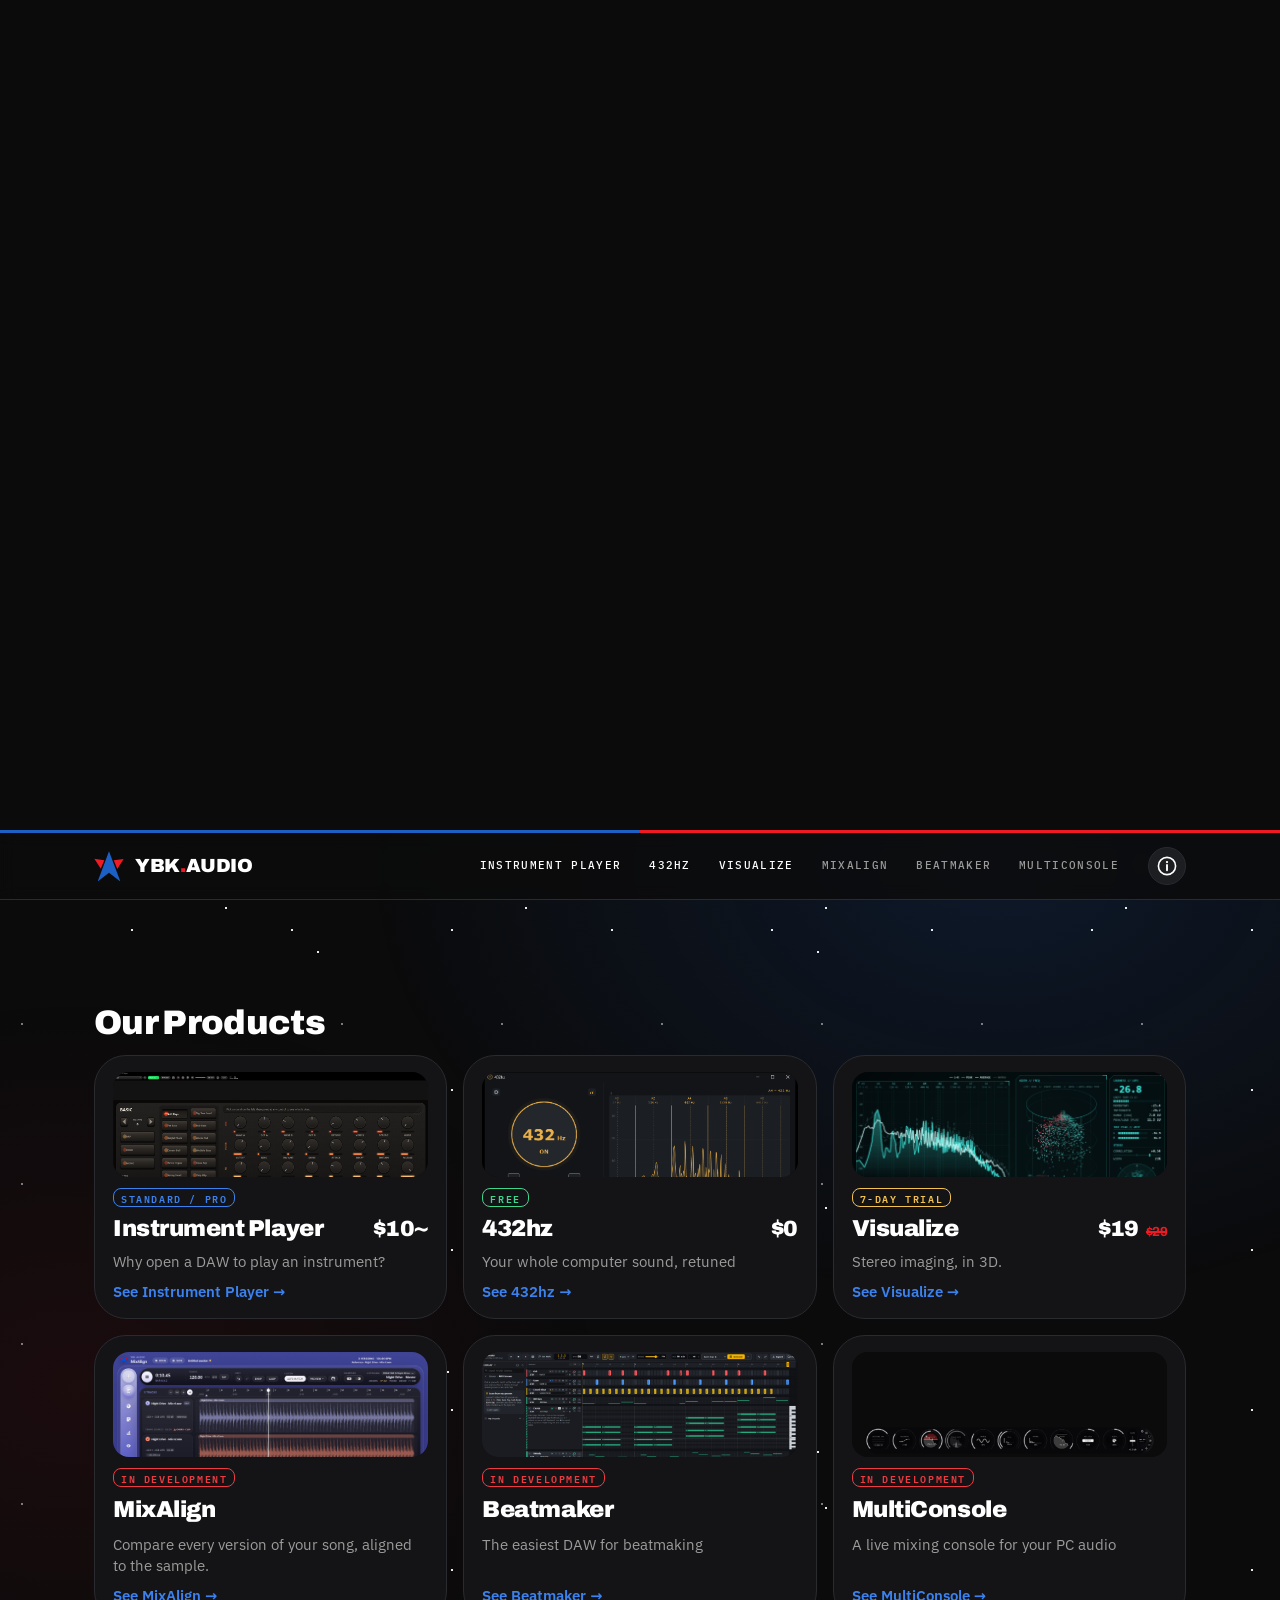
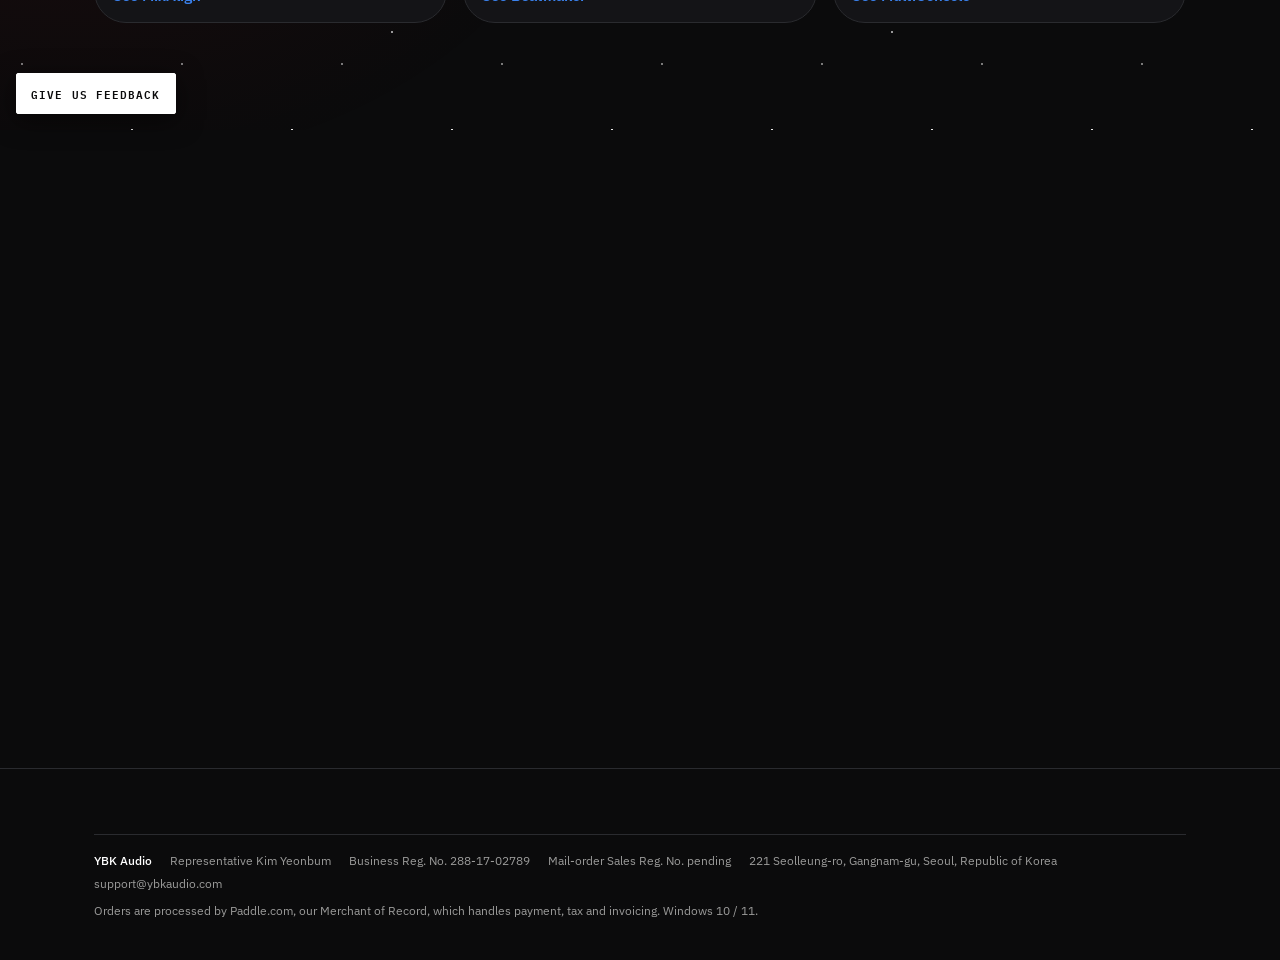
==== commit 082b1d62: "Instrument Player 2.0.6 screenshots: the Basic synth (main picture and home card cropped from the wi" ====
--- a/index.html
+++ b/index.html
@@ -1387,7 +1387,7 @@
       <h2 class="explore-h" data-reveal>Our Products</h2>
       <div class="app-cards">
         <a class="app-card" data-reveal style="--d:0ms" href="/player/">
-          <img src="/img/player/03-audio-effects.png" alt="" loading="lazy">
+          <img src="/img/player/01-hero.png" alt="" loading="lazy">
           <span class="status ok" data-launch="active" hidden>Free until 10/19</span>
           <span class="status blue" data-launch-hide="active upcoming">Standard / Pro</span>
           <span class="card-top"><b>Instrument Player</b><span class="card-price"><span data-launch="active" hidden>$0 <s>$10</s></span><span data-launch-hide="active upcoming">$10~</span></span></span>
@@ -1463,8 +1463,8 @@
         </div>
       </div>
 
-      <a class="shot lead" href="/img/player/03-audio-effects.png" target="_blank" rel="noopener">
-        <img src="/img/player/03-audio-effects.png" width="1932" height="1052" alt="Instrument Player playing the Basic synth, with two effect plugins in the Effects rack beside it.">
+      <a class="shot lead" href="/img/player/01-hero.png" target="_blank" rel="noopener">
+        <img src="/img/player/01-hero.png" width="2508" height="1392" alt="Instrument Player playing the Basic synth, its built-in instrument.">
       </a>
 
       <!-- free launch month: the launch script shows one of these (or neither) -->
@@ -1717,12 +1717,12 @@
       <div class="shots">
         <figure>
           <a class="shot" href="/img/player/02-starter-synth.png" target="_blank" rel="noopener">
-            <img src="/img/player/02-starter-synth.png" width="1002" height="1052" loading="lazy" alt="The Basic synth, the instrument built into Instrument Player, open with its sound buttons along the bottom and a chord held on the on-screen keyboard.">
+            <img src="/img/player/02-starter-synth.png" width="1042" height="552" loading="lazy" alt="The Basic synth, the instrument built into Instrument Player, with its sounds on the left and a knob for each part of the sound.">
           </a>
         </figure>
         <figure>
           <a class="shot" href="/img/player/03-audio-effects.png" target="_blank" rel="noopener">
-            <img src="/img/player/03-audio-effects.png" width="1932" height="1052" loading="lazy" alt="The Basic synth with the Effects rack beside it: two effect plugins, a delay and a plate reverb, in the order the sound goes through them.">
+            <img src="/img/player/03-audio-effects.png" width="3440" height="1392" loading="lazy" alt="The Basic synth with the Effects rack beside it: two effect plugins, a delay and a plate reverb, in the order the sound goes through them.">
           </a>
         </figure>
         <figure>
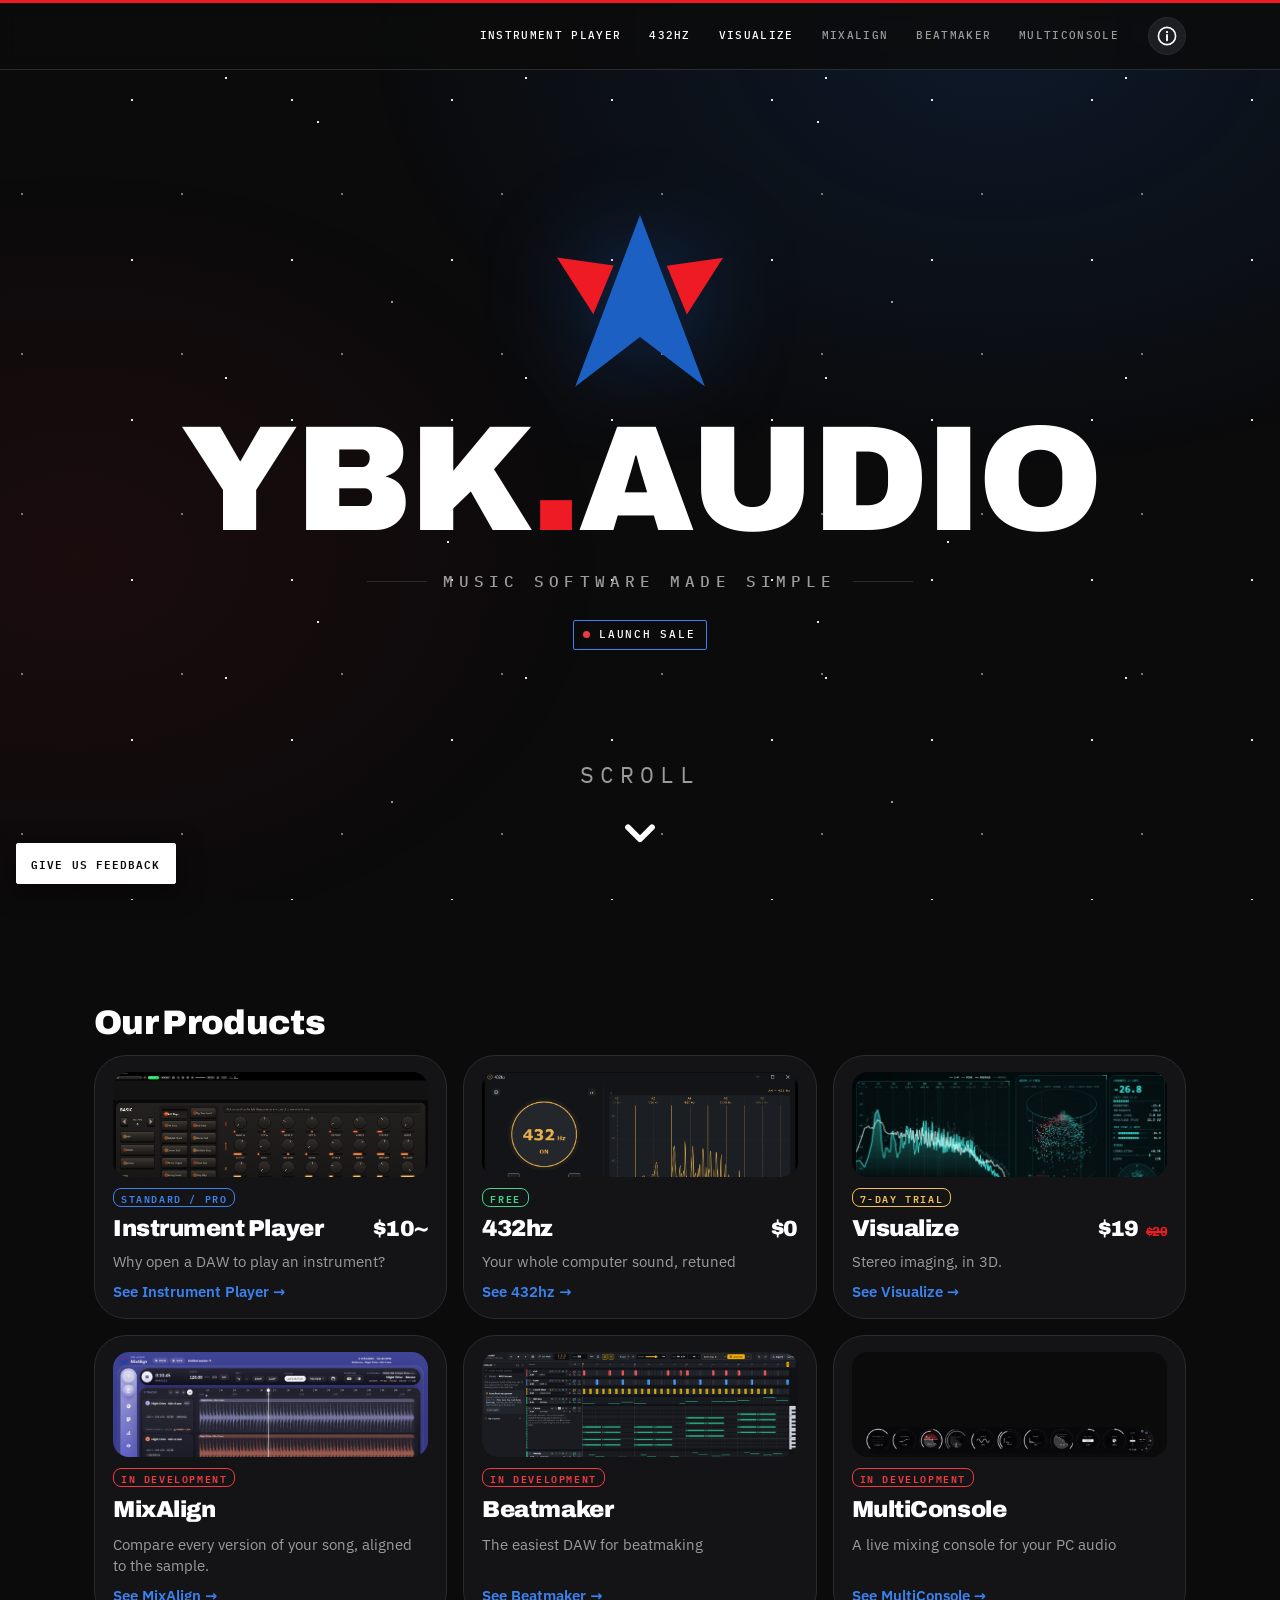
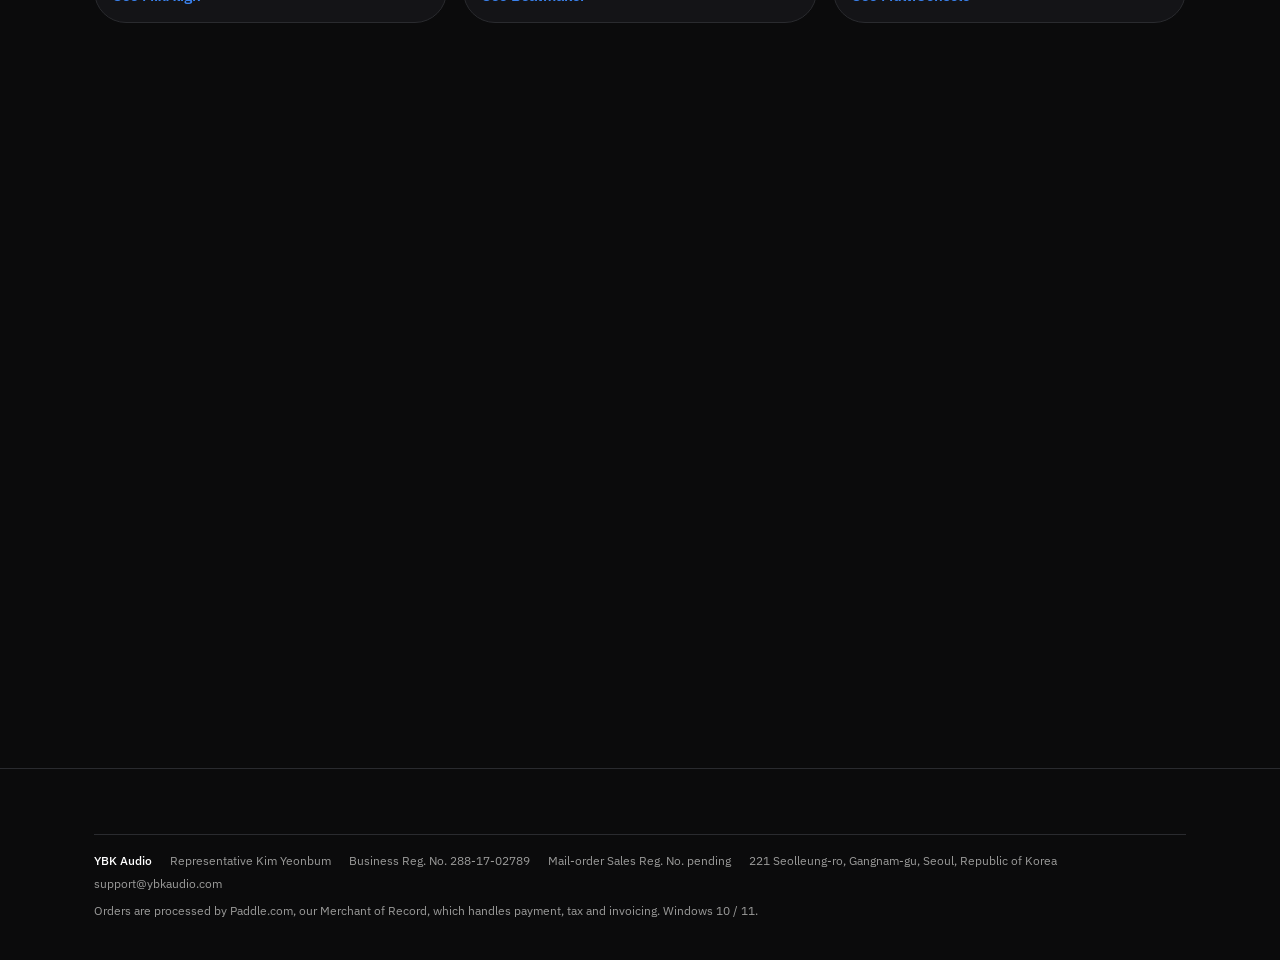
==== commit a4efc67b: "Instrument Player page: main picture back to the empty app window (owner) Co-Authored-By: Claude Opu" ====
--- a/index.html
+++ b/index.html
@@ -1463,8 +1463,8 @@
         </div>
       </div>
 
-      <a class="shot lead" href="/img/player/01-hero.png" target="_blank" rel="noopener">
-        <img src="/img/player/01-hero.png" width="2508" height="1392" alt="Instrument Player playing the Basic synth, its built-in instrument.">
+      <a class="shot lead" href="/img/player/01-main.png" target="_blank" rel="noopener">
+        <img src="/img/player/01-main.png" width="1280" height="811" alt="The Instrument Player window just after launch: “Choose an instrument”, Effects and MIDI editor along the top, “No instrument loaded” in the middle, and the on-screen keyboard at the bottom.">
       </a>
 
       <!-- free launch month: the launch script shows one of these (or neither) -->
@@ -1784,11 +1784,10 @@
         <img src="/img/432/432-fullscreen-1920.png" width="1920" height="782" alt="432hz maximised: the live spectrum fills the screen with every A marked from A0 at 27 Hz to A9, and a small panel on the left shows the gold button reading “432 Hz, ON” with “A4 = 432 Hz” between the minus and plus buttons.">
       </a>
 
-      <!-- 432hz is a plain free download (owner 2026-10-09): no email, no sign-up. Both buttons go
-           through the worker's counted links (/dl/432hz-win, /dl/432hz-mac) and are tracked as
-           download_click (product 432hz, page win/mac). "Name your price" stays, under the buttons:
-           picking an amount shows "Continue to payment"; the worker's /tip opens a Paddle checkout
-           without an email for 432hz (worker a748fdf5) and Paddle's checkout asks for it. -->
+      <!-- 432hz asks for an email again (owner 2026-10-28; it was a plain download 10/09-10/28): the worker's
+           /claim with product "432" sends a confirmation link, then the download links (/dl/432hz-win, -mac).
+           "Name your price" sits in the form under the email: an amount above 0 opens the tip checkout
+           after the sign-up, as before 10/09. -->
       <div class="dl-box hz-box" id="hz-download">
         <div class="dl-head">
           <p class="launch-eye"><span class="dot" aria-hidden="true"></span><span data-copy="hz-eye">Windows &amp; Mac</span></p>
@@ -1806,7 +1805,11 @@
         </div>
         <div class="hz-right">
           <div class="hz-total"><span data-copy="hz-total-l">Total</span><b data-copy="hz-total">Free</b></div>
-        <div class="hz-tip" data-hz-tip>
+        <form class="hz-tip" data-claim data-product="432" novalidate>
+          <div class="field">
+            <label for="hz-email" data-copy="hz-label">Your email</label>
+            <input id="hz-email" type="email" name="email" autocomplete="email" required placeholder="you@example.com">
+          </div>
           <div class="field" data-tip hidden>
             <label for="hz-amount" data-copy="hz-tip-label">Name your price (optional)</label>
             <div class="tip-presets" role="group" aria-label="Suggested amounts">
@@ -1818,24 +1821,16 @@
               <span aria-hidden="true">$</span>
               <input id="hz-amount" name="amount" type="number" inputmode="numeric" min="0" max="200" step="1" placeholder="0">
             </div>
-            <button type="button" class="btn" data-hz-tip-go hidden><span data-copy="hz-tip-btn">Continue to payment</span><span aria-hidden="true">→</span></button>
-            <p class="claim-msg" role="status" aria-live="polite"></p>
           </div>
-        </div>
-        <div class="dl-act hz-dl">
-          <div class="dl-choice">
-            <a class="btn" href="https://ybk-license-webhook.ybkaudio.workers.dev/dl/432hz-win?src=site" data-dl="432hz" data-os="win">
-              <svg viewBox="0 0 16 16" width="16" height="16" aria-hidden="true"><path d="M8 1.5v9M4 7l4 4 4-4M2 14.5h12" fill="none" stroke="currentColor" stroke-width="1.8" stroke-linecap="round" stroke-linejoin="round"/></svg>
-              <span data-copy="hz-dl-btn">Download for Windows</span>
-            </a>
+          <div class="hp" aria-hidden="true">
+            <label for="hz-website">Leave this empty</label>
+            <input id="hz-website" name="website" tabindex="-1" autocomplete="off">
           </div>
-          <div class="dl-choice">
-            <a class="btn" href="https://ybk-license-webhook.ybkaudio.workers.dev/dl/432hz-mac?src=site" data-dl="432hz" data-os="mac">
-              <svg viewBox="0 0 16 16" width="16" height="16" aria-hidden="true"><path d="M8 1.5v9M4 7l4 4 4-4M2 14.5h12" fill="none" stroke="currentColor" stroke-width="1.8" stroke-linecap="round" stroke-linejoin="round"/></svg>
-              <span data-copy="hz-dl-btn-mac">Download for Mac</span>
-            </a>
-          </div>
-        </div>
+          <div class="ts-box" data-turnstile></div>
+          <button type="submit" class="btn"><span data-copy="hz-btn">Email me the download</span><span aria-hidden="true">→</span></button>
+          <p class="claim-msg" role="status" aria-live="polite"></p>
+          <p class="fineprint"><span data-copy="hz-agree">By signing up you agree to our</span> <a href="/terms/">Terms</a> <span data-copy="hz-and">and</span> <a href="/privacy/">Privacy Policy</a>.</p>
+        </form>
         </div>
       </div>
 
@@ -2832,7 +2827,7 @@
         <ul>
           <li><b>When you buy.</b> Paddle, our Merchant of Record, collects your name, email address, country, postal code where required, and payment details. Paddle keeps your card details; we never receive them. We receive your email address, the product, the order number, the amount paid out to us, and any later refund or chargeback, so we can deliver your license, keep sales records and handle problems.</li>
           <li><b>When you ask us to tell you when an app is out.</b> Your email address, which app(s) you picked, the page you signed up on, the link that sent you (if any) and your country (worked out by Cloudflare). We use it only to send a confirmation and one email when that app is ready to buy; nothing else, and it is never shared. If you tick Join our newsletter, we also email you about new apps and updates now and then; every newsletter has an unsubscribe link. To be taken off the list, reply to any of our emails or write to us.</li>
-          <li><b>When you download 432hz.</b> Nothing about you: 432hz is a free download with no sign-up and no email. The download button is counted anonymously, like other clicks (see “When you visit this website”). If you choose to name a price, Paddle’s checkout asks for your email address for the receipt. If you then pay, we keep a record of the payment with that email address, as with any purchase, and send you one thank-you email; it is not added to any mailing list.</li>
+          <li><b>When you sign up to download 432hz.</b> Your email address; your country (worked out by Cloudflare from the connection); the website or link that sent you to us, if any; and the random visit number described below. The email address receives the confirmation link and then the download links; it is not added to any mailing list. Your IP address is counted for one hour to stop automated sign-ups. If you choose to name a price, Paddle handles that payment as described above, and we send you one thank-you email.</li>
           <li><b>When you claim a free launch license.</b> Your email address; the website or link that sent you to us and its campaign tag, if any; the first page you saw; the random visit number described below; your browser language; whether you use a phone or a computer; your country and time zone (worked out by Cloudflare from the connection); and your <b>IP address</b>. We also record the IP address that opens the confirmation link (often your email provider’s link scanner rather than you). The email address receives the confirmation link, the code, one email about two weeks later asking how the Software works for you, and a few short reminders before the free month ends, each with an unsubscribe link. The IP addresses let us keep the free launch to <b>one license per person</b>: without them, one person could collect many licenses under different email addresses and sell them. If you choose to pay through “name your price”, Paddle handles that payment as described above.</li>
           <li><b>When we email you.</b> Our email provider, Resend, tells us whether each email was delivered, delayed, bounced or marked as spam, so we notice when a license code doesn’t arrive. We do not track whether you open emails or click links in them.</li>
           <li><b>When you activate the Software.</b> The app sends your license code, a machine fingerprint, the computer’s name and platform as Windows reports them, and the time. We also record the IP address and country of the activation. The fingerprint is a one-way code derived from your motherboard and CPU identifiers; it cannot be turned back into them and exists only so a license runs on one computer at a time. The computer name is whatever you or the manufacturer called your PC, which sometimes includes a person’s name; we use it only to answer support questions about that activation. When you release or move a license, we record when that happened, and the name of the computer it left, so that the once-every-30-days limit can be applied.</li>
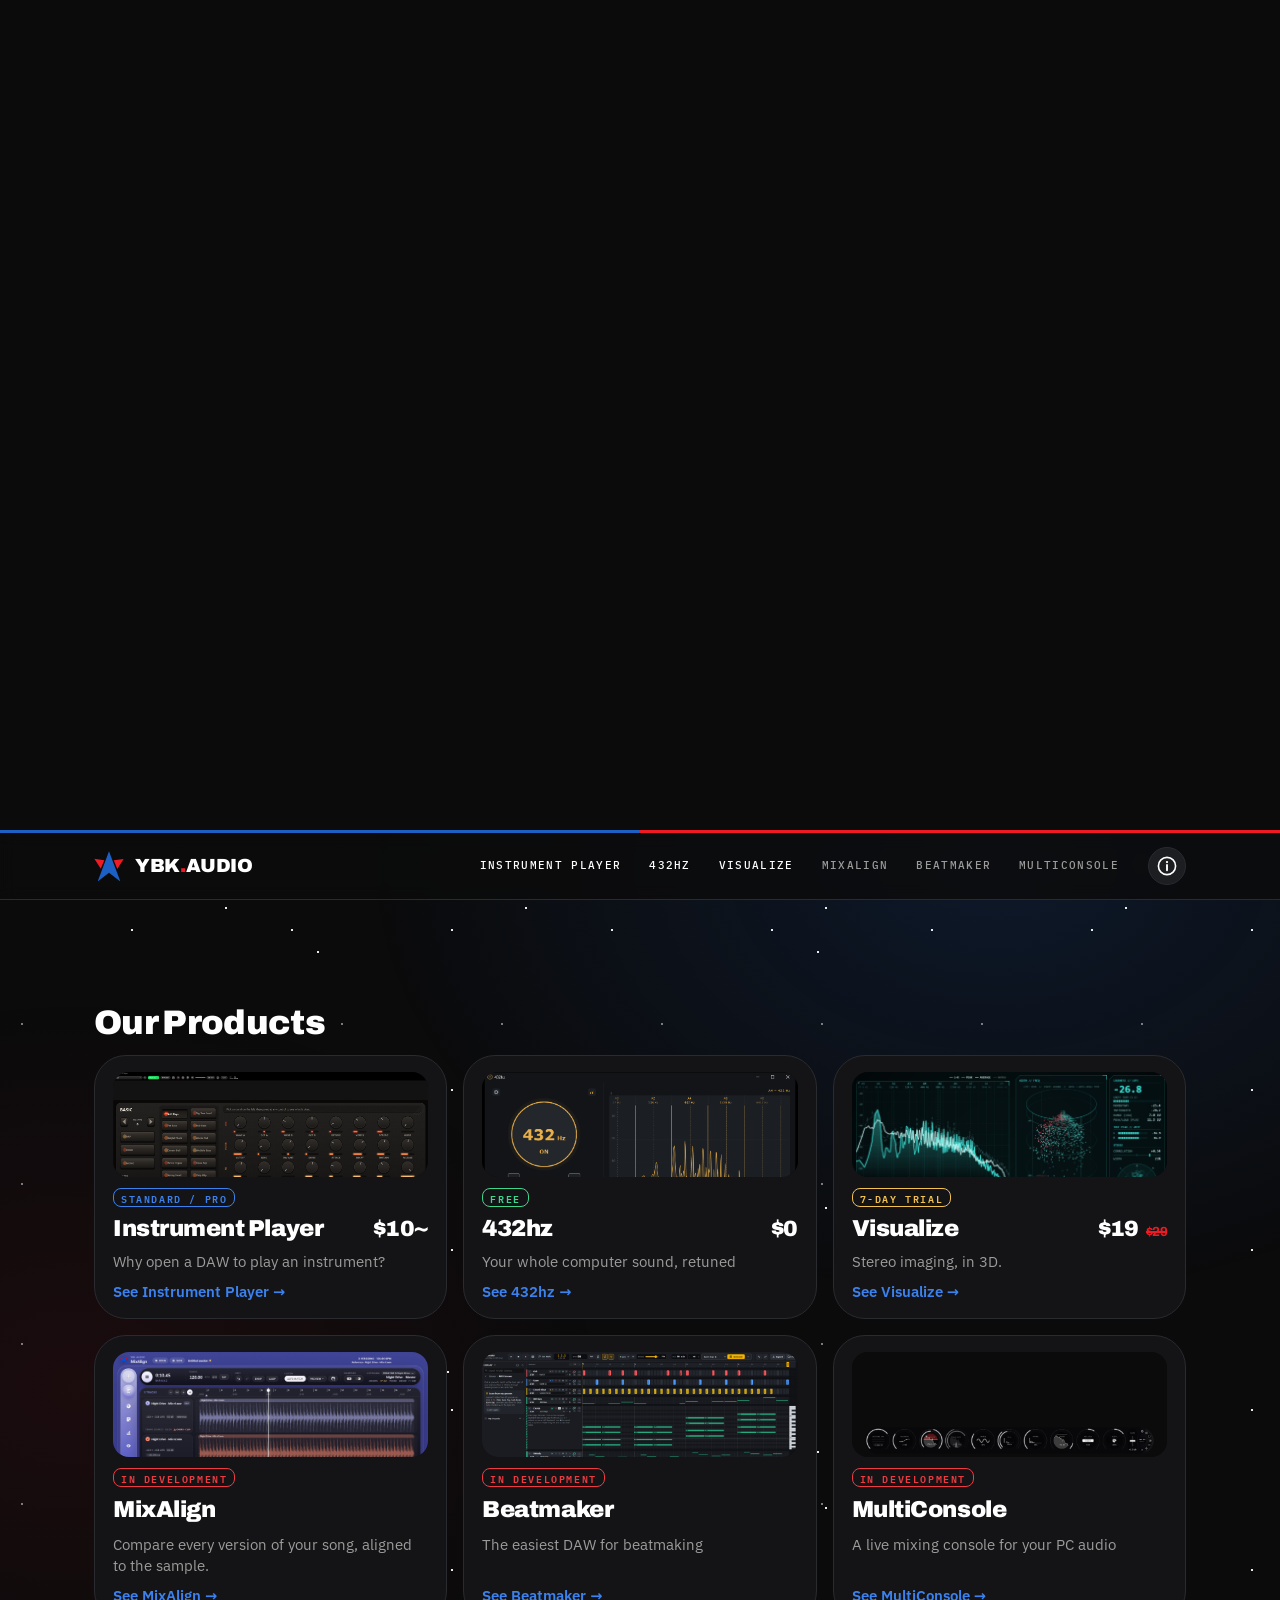
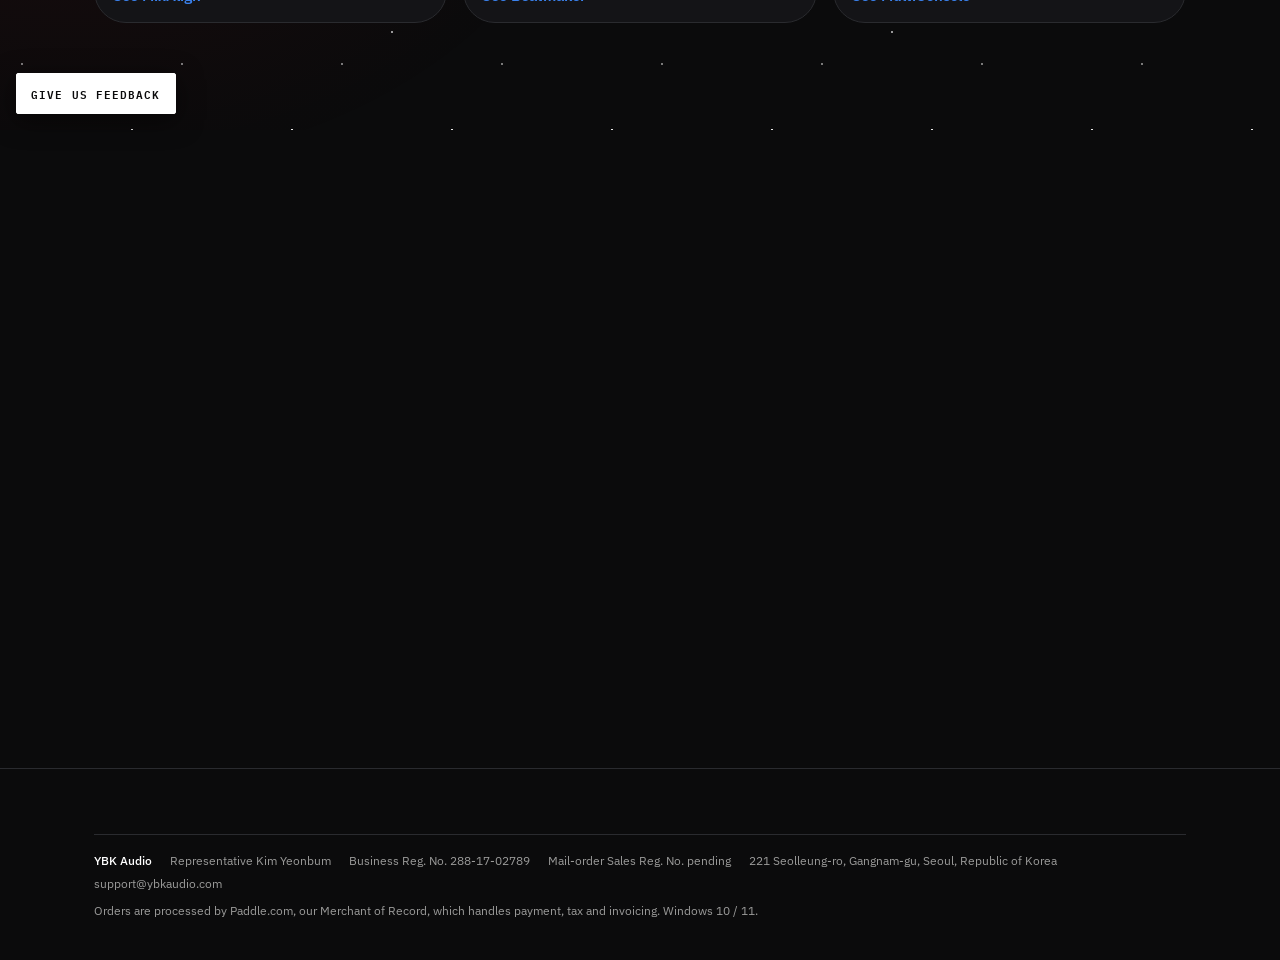
==== commit eba3571c: "432hz: the download link is emailed straight away (no confirmation step); message and privacy text m" ====
--- a/index.html
+++ b/index.html
@@ -2827,7 +2827,7 @@
         <ul>
           <li><b>When you buy.</b> Paddle, our Merchant of Record, collects your name, email address, country, postal code where required, and payment details. Paddle keeps your card details; we never receive them. We receive your email address, the product, the order number, the amount paid out to us, and any later refund or chargeback, so we can deliver your license, keep sales records and handle problems.</li>
           <li><b>When you ask us to tell you when an app is out.</b> Your email address, which app(s) you picked, the page you signed up on, the link that sent you (if any) and your country (worked out by Cloudflare). We use it only to send a confirmation and one email when that app is ready to buy; nothing else, and it is never shared. If you tick Join our newsletter, we also email you about new apps and updates now and then; every newsletter has an unsubscribe link. To be taken off the list, reply to any of our emails or write to us.</li>
-          <li><b>When you sign up to download 432hz.</b> Your email address; your country (worked out by Cloudflare from the connection); the website or link that sent you to us, if any; and the random visit number described below. The email address receives the confirmation link and then the download links; it is not added to any mailing list. Your IP address is counted for one hour to stop automated sign-ups. If you choose to name a price, Paddle handles that payment as described above, and we send you one thank-you email.</li>
+          <li><b>When you sign up to download 432hz.</b> Your email address; your country (worked out by Cloudflare from the connection); the website or link that sent you to us, if any; and the random visit number described below. The email address receives the download links; it is not added to any mailing list. Your IP address is counted for one hour to stop automated sign-ups. If you choose to name a price, Paddle handles that payment as described above, and we send you one thank-you email.</li>
           <li><b>When you claim a free launch license.</b> Your email address; the website or link that sent you to us and its campaign tag, if any; the first page you saw; the random visit number described below; your browser language; whether you use a phone or a computer; your country and time zone (worked out by Cloudflare from the connection); and your <b>IP address</b>. We also record the IP address that opens the confirmation link (often your email provider’s link scanner rather than you). The email address receives the confirmation link, the code, one email about two weeks later asking how the Software works for you, and a few short reminders before the free month ends, each with an unsubscribe link. The IP addresses let us keep the free launch to <b>one license per person</b>: without them, one person could collect many licenses under different email addresses and sell them. If you choose to pay through “name your price”, Paddle handles that payment as described above.</li>
           <li><b>When we email you.</b> Our email provider, Resend, tells us whether each email was delivered, delayed, bounced or marked as spam, so we notice when a license code doesn’t arrive. We do not track whether you open emails or click links in them.</li>
           <li><b>When you activate the Software.</b> The app sends your license code, a machine fingerprint, the computer’s name and platform as Windows reports them, and the time. We also record the IP address and country of the activation. The fingerprint is a one-way code derived from your motherboard and CPU identifiers; it cannot be turned back into them and exists only so a license runs on one computer at a time. The computer name is whatever you or the manufacturer called your PC, which sometimes includes a person’s name; we use it only to answer support questions about that activation. When you release or move a license, we record when that happened, and the name of the computer it left, so that the once-every-30-days limit can be applied.</li>
@@ -3810,7 +3810,7 @@
             }
             track('claim_sent', { product: product === '432' ? '432hz' : 'player' });
             tell(product === '432'
-              ? 'Almost done: we sent a link to ' + email + '. Click it to confirm your email, and the download link comes in the next email. Not there in 5 minutes? Check your spam folder.'
+              ? 'Sent. The download link is on its way to ' + email + '. Not there in 5 minutes? Check your spam folder.'
               : 'Almost done: we sent a link to ' + email + '. Click it to confirm your email and get your license. Not there in 5 minutes? Check your spam folder. You can download the app straight away with the Download button below.', 'ok');
             if (amount > 0) openTipCheckout(email, amount, tell, product);
           } else {
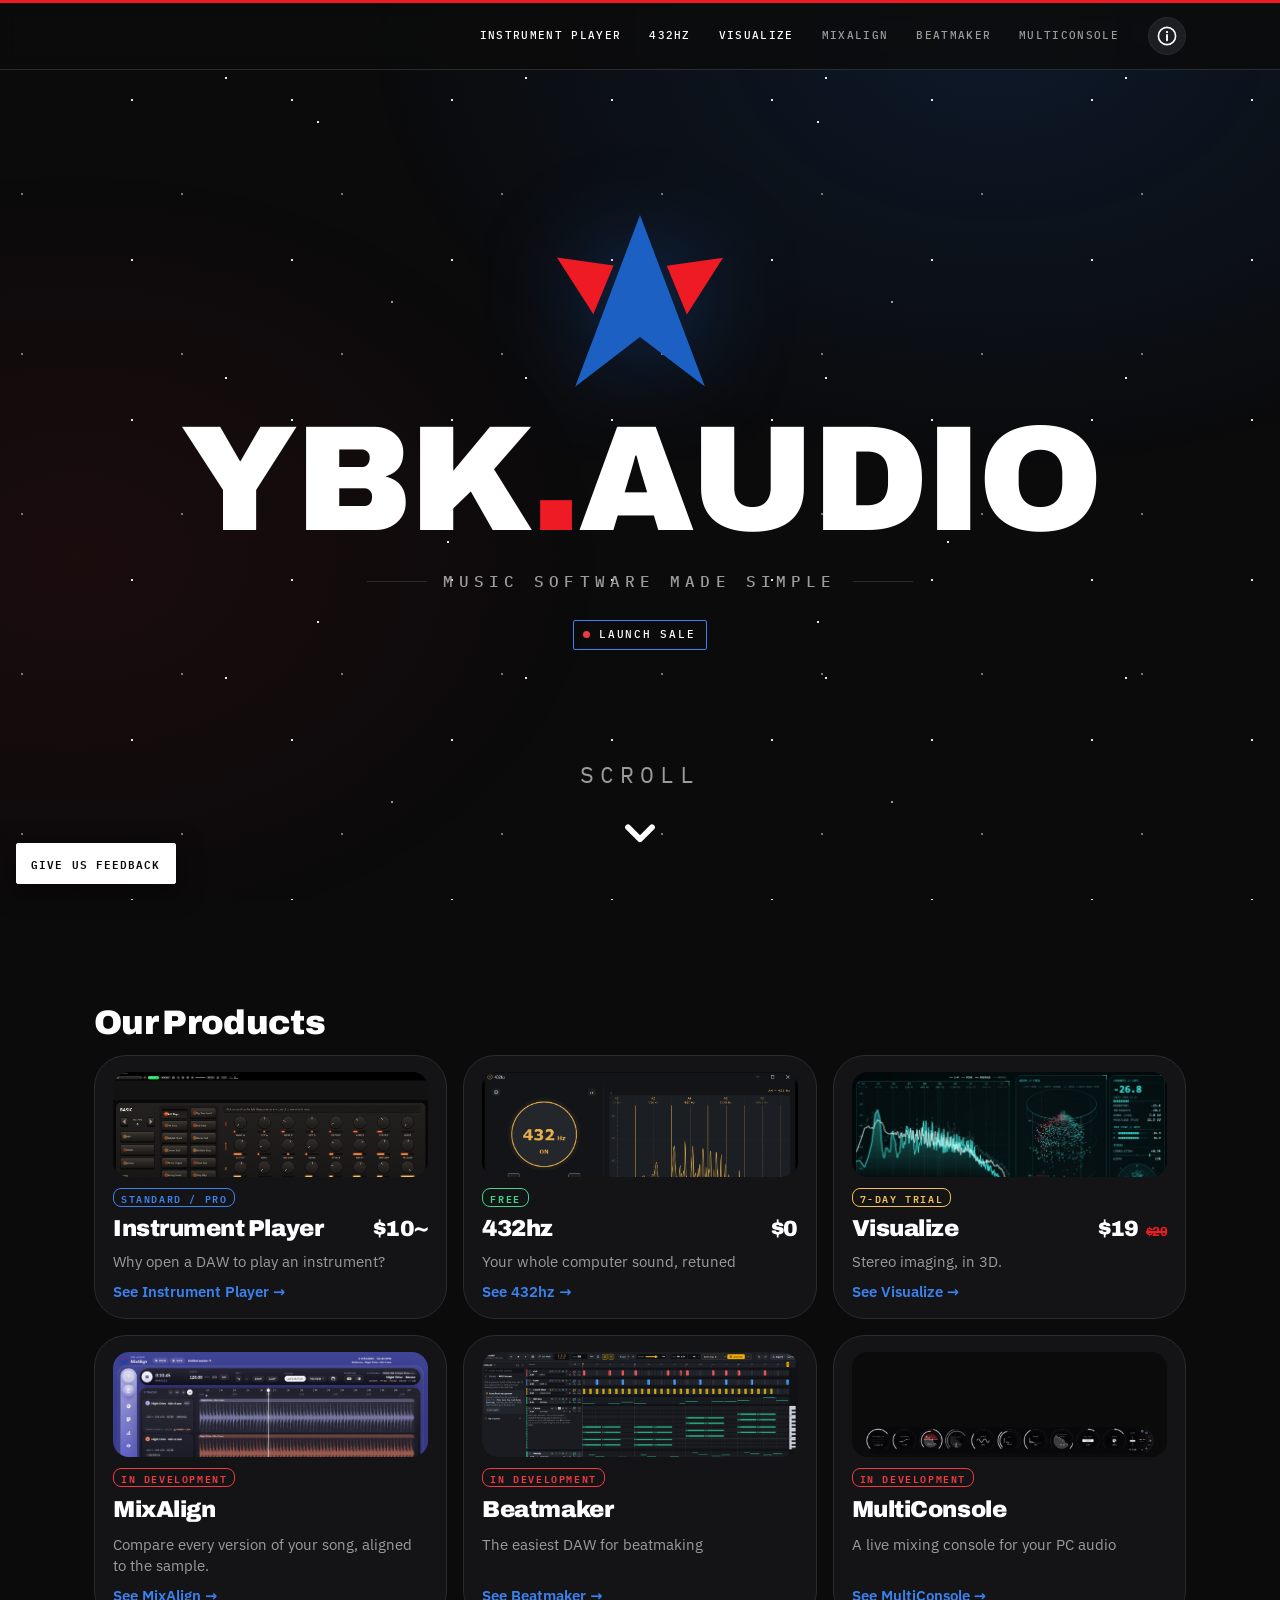
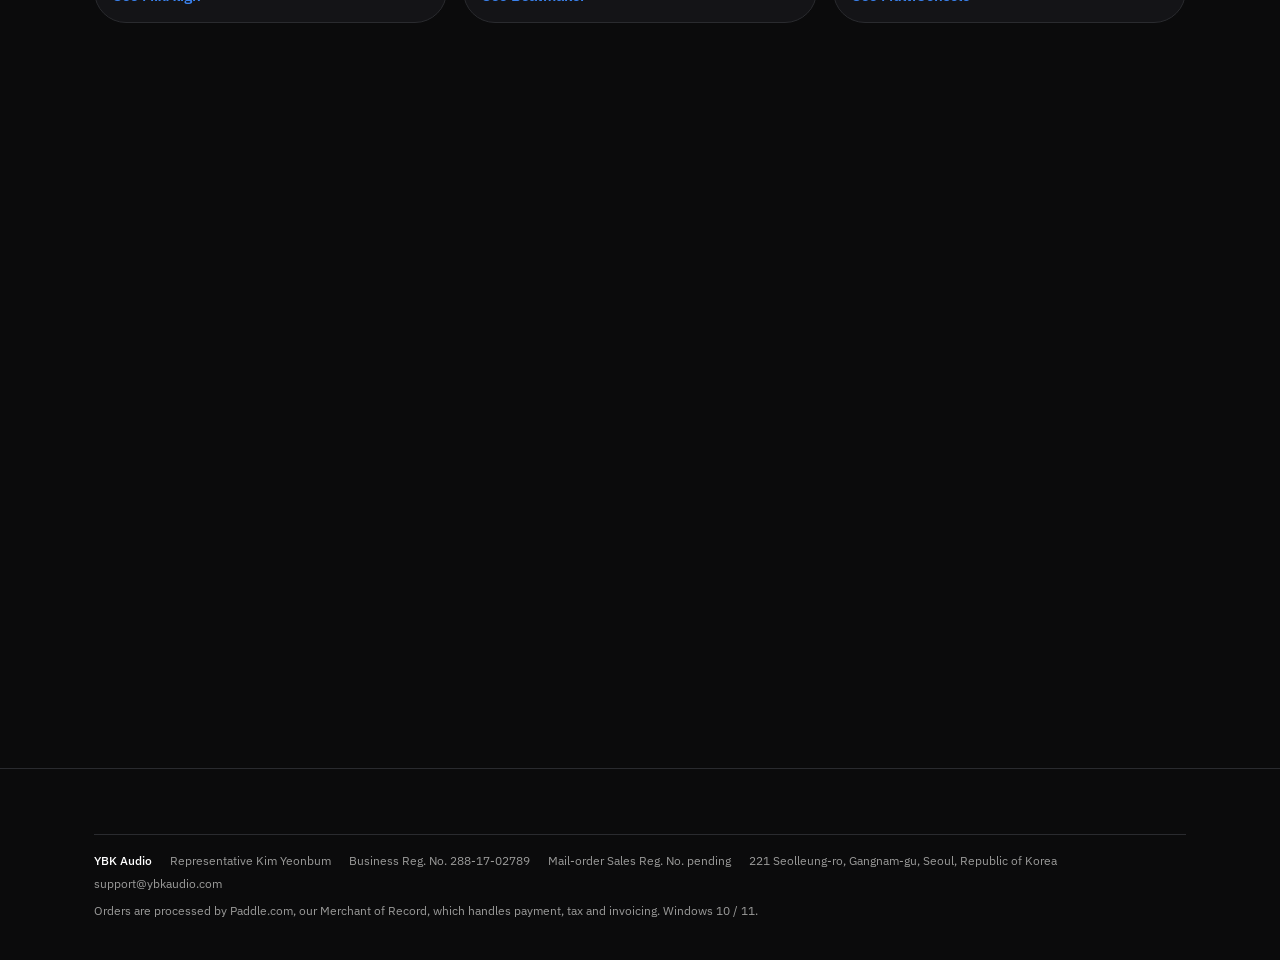
==== commit 444591db: "Search results: real favicon files, site name/logo data, coming-soon labels - Google can't use the d" ====
--- a/index.html
+++ b/index.html
@@ -13,7 +13,18 @@
 <meta property="og:title" content="YBK AUDIO: Music Software Made Simple">
 <meta property="og:description" content="Music software made simple: Instrument Player, 432hz, Visualize, MixAlign, Beatmaker and MultiConsole.">
 <!-- seo:end -->
-<link rel="icon" type="image/svg+xml" href="data:image/svg+xml,%3Csvg xmlns='http://www.w3.org/2000/svg' viewBox='283 276 878 907'%3E%3Cpath fill='%231C60C4' d='M722 286L1057 1172L722 916L387 1173Z'/%3E%3Cpath fill='%23EE1B24' d='M860 548L1151 507L964 800Z'/%3E%3Cpath fill='%23EE1B24' d='M585 547L293 506L481 799Z'/%3E%3C/svg%3E">
+<!-- Real icon files (Google can't use a data: URL for the search result favicon; it needs a square, crawlable file in multiples of 48px) -->
+<link rel="icon" href="/favicon.ico" sizes="48x48">
+<link rel="icon" href="/favicon.svg" type="image/svg+xml">
+<link rel="icon" href="/favicon-96x96.png" type="image/png" sizes="96x96">
+<link rel="apple-touch-icon" href="/apple-touch-icon.png">
+<!-- Site name and logo for Google search results -->
+<script type="application/ld+json">
+{"@context":"https://schema.org","@graph":[
+ {"@type":"WebSite","name":"YBK AUDIO","alternateName":"YBK Audio","url":"https://ybkaudio.com/"},
+ {"@type":"Organization","name":"YBK AUDIO","url":"https://ybkaudio.com/","logo":"https://ybkaudio.com/favicon-192x192.png"}
+]}
+</script>
 <title>YBK AUDIO: Music Software Made Simple</title>
 <link rel="preload" href="/fonts/ibmplexsans-400-latin.woff2" as="font" type="font/woff2" crossorigin>
 <link rel="preload" href="/fonts/archivo-500-latin.woff2" as="font" type="font/woff2" crossorigin>
@@ -3050,18 +3061,18 @@
  },
  "mixalign": {
   "path": "/mixalign/",
-  "title": "MixAlign: Compare every version of your song, aligned to the sample | YBK AUDIO",
-  "desc": "Switch between mixes and masters with no gap: MixAlign lines every version up to the sample, matches loudness, and helps you choose blind."
+  "title": "MixAlign (coming soon): Compare every version of your song, aligned to the sample | YBK AUDIO",
+  "desc": "Coming soon. Switch between mixes and masters with no gap: MixAlign lines every version up to the sample, matches loudness, and helps you choose blind."
  },
  "beatmaker": {
   "path": "/beatmaker/",
-  "title": "Beatmaker: The easiest DAW for beatmaking | YBK AUDIO",
-  "desc": "Beatmaker is a simple DAW made just for beats: generate drum patterns and chords, and start with thousands of included sounds."
+  "title": "Beatmaker (coming soon): The easiest DAW for beatmaking | YBK AUDIO",
+  "desc": "Coming soon. Beatmaker is a simple DAW made just for beats: generate drum patterns and chords, and start with thousands of included sounds."
  },
  "midside": {
   "path": "/multiconsole/",
-  "title": "MultiConsole: A live mixing console for your PC audio | YBK AUDIO",
-  "desc": "A desktop FX chain for everything your computer plays: autotune, saturator, compressor, band sweep, delay, reverb and more, live."
+  "title": "MultiConsole (coming soon): A live mixing console for your PC audio | YBK AUDIO",
+  "desc": "Coming soon. A desktop FX chain for everything your computer plays: autotune, saturator, compressor, band sweep, delay, reverb and more, live."
  },
  "about": {
   "path": "/about/",
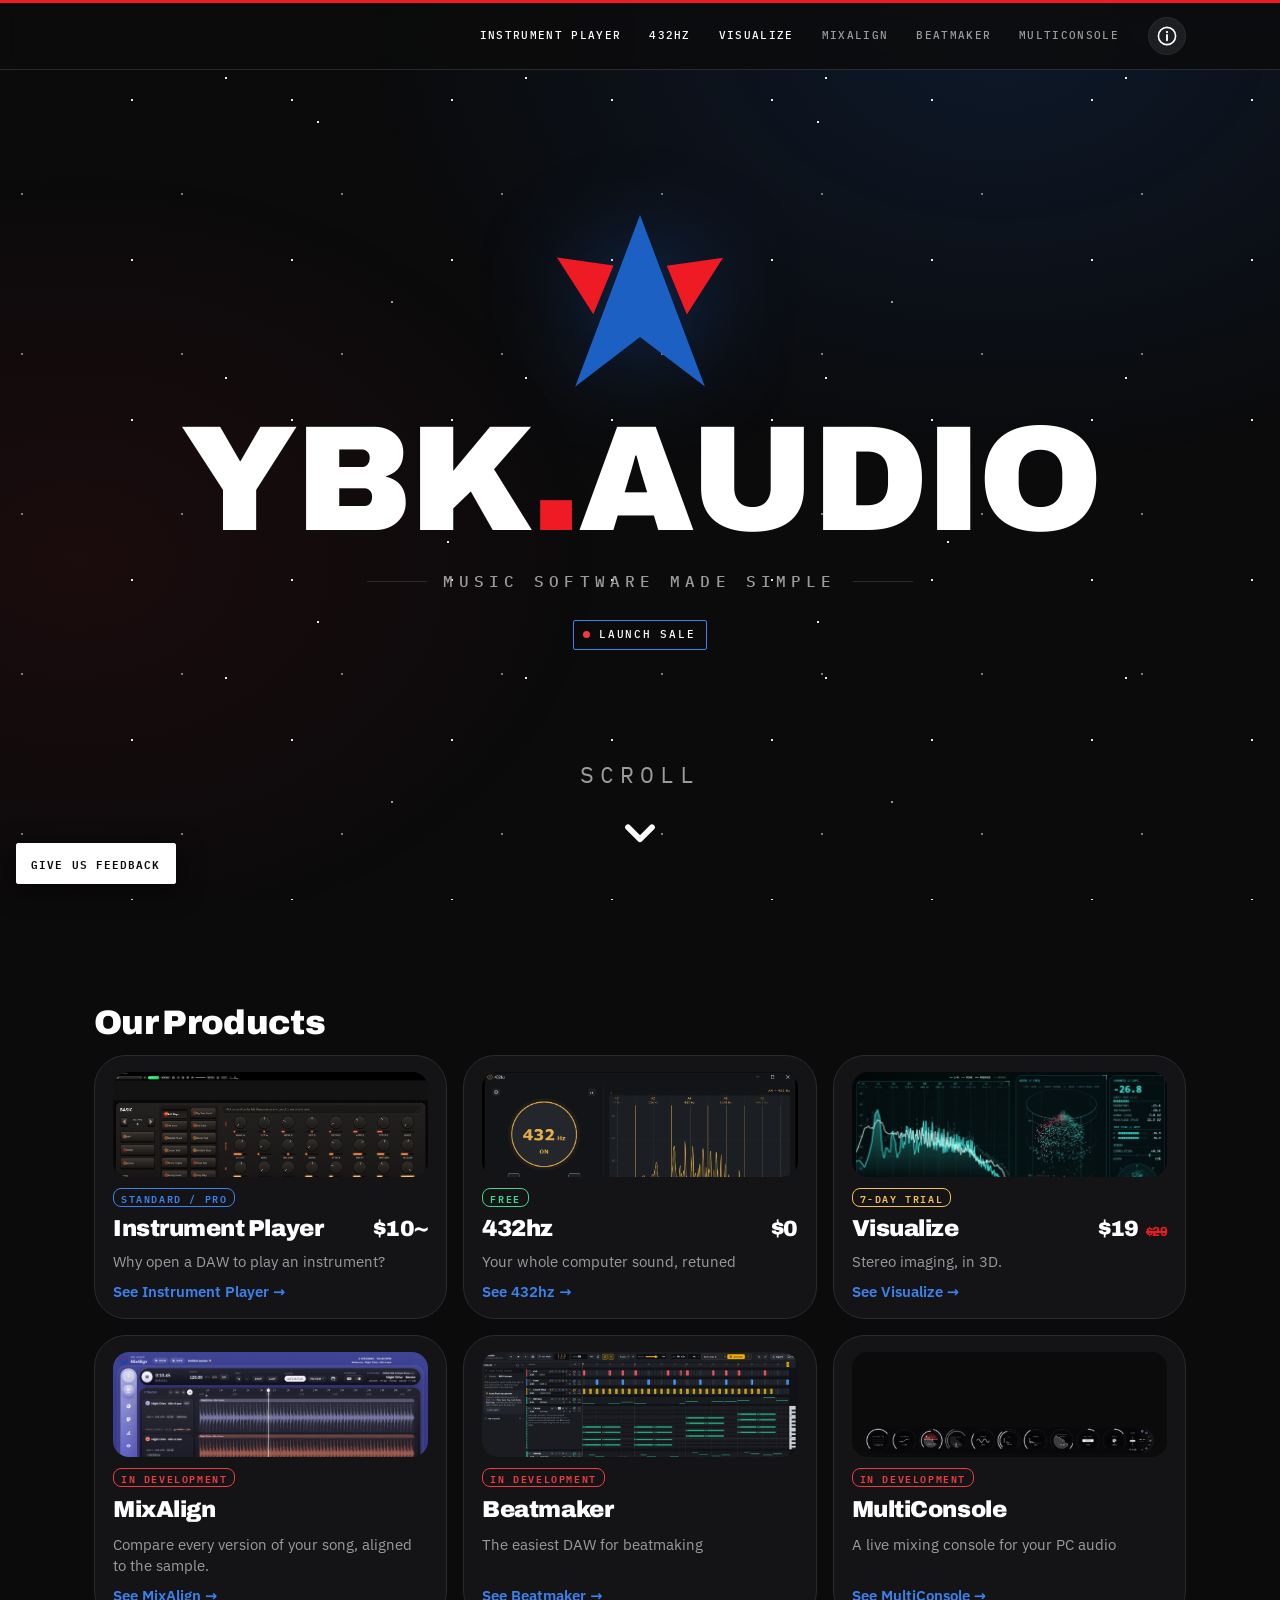
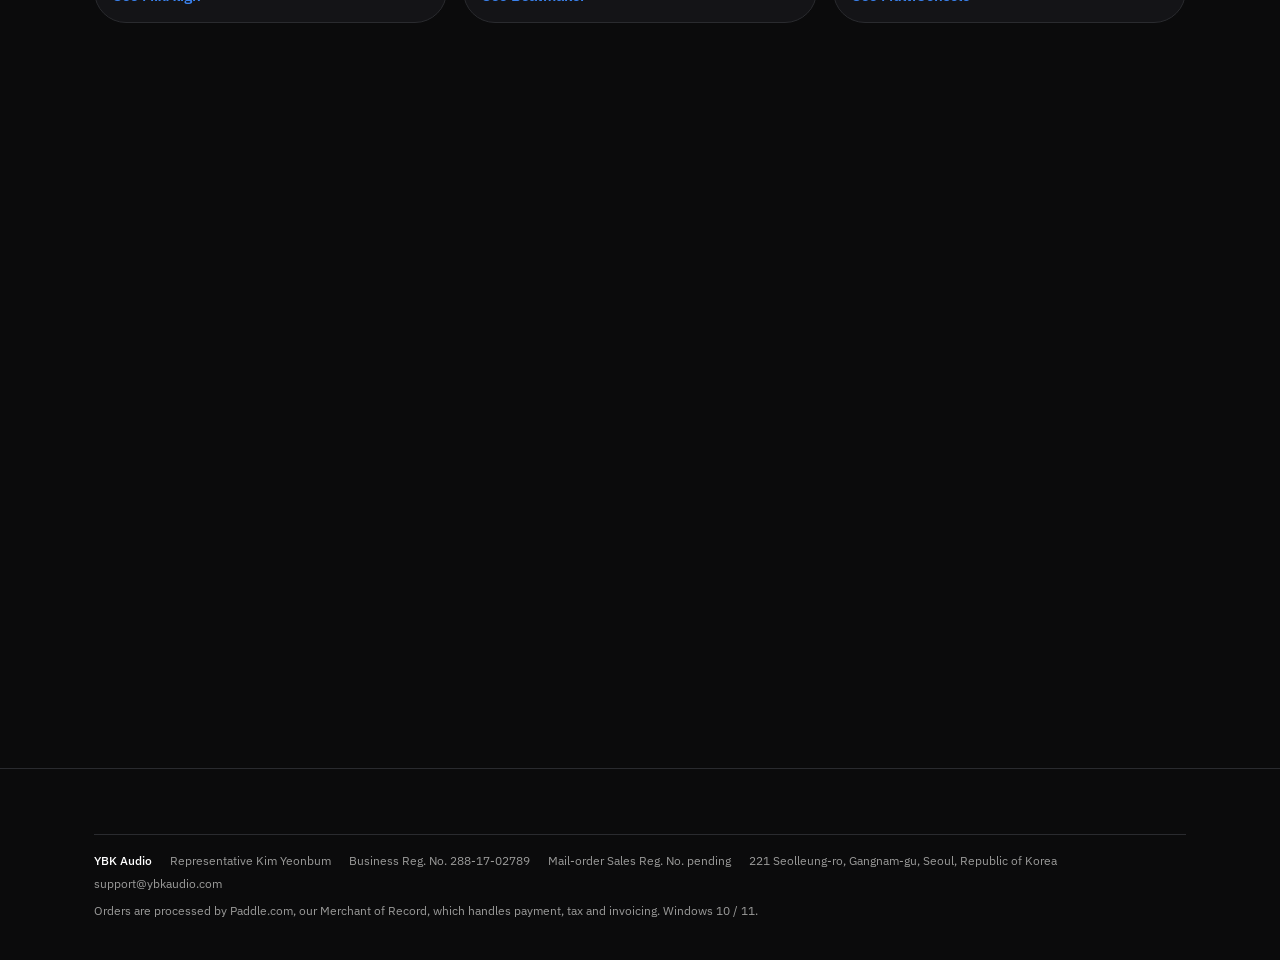
==== commit 4626f677: "Home description leads with Instrument Player Co-Authored-By: Claude Opus 5.5 <noreply@anthropic.com" ====
--- a/index.html
+++ b/index.html
@@ -5,13 +5,13 @@
 <meta name="viewport" content="width=device-width, initial-scale=1">
 <meta name="google-site-verification" content="1bSXzqVubWj23T3griGNf3XnpW3aEP6iFTnNptwItSQ">
 <!-- seo:start (rewritten per page by tools/build-pages.js; values come from the "ybk-seo" table below) -->
-<meta name="description" content="Music software made simple: Instrument Player, 432hz, Visualize, MixAlign, Beatmaker and MultiConsole.">
+<meta name="description" content="YBK AUDIO makes simple music apps. Instrument Player plays your VST3 instruments without a DAW and brings back the last 5 minutes you played. Also: 432hz (free) and Visualize.">
 <link rel="canonical" href="https://ybkaudio.com/">
 <meta property="og:type" content="website">
 <meta property="og:site_name" content="YBK Audio">
 <meta property="og:url" content="https://ybkaudio.com/">
 <meta property="og:title" content="YBK AUDIO: Music Software Made Simple">
-<meta property="og:description" content="Music software made simple: Instrument Player, 432hz, Visualize, MixAlign, Beatmaker and MultiConsole.">
+<meta property="og:description" content="YBK AUDIO makes simple music apps. Instrument Player plays your VST3 instruments without a DAW and brings back the last 5 minutes you played. Also: 432hz (free) and Visualize.">
 <!-- seo:end -->
 <!-- Real icon files (Google can't use a data: URL for the search result favicon; it needs a square, crawlable file in multiples of 48px) -->
 <link rel="icon" href="/favicon.ico" sizes="48x48">
@@ -3042,7 +3042,7 @@
  "home": {
   "path": "/",
   "title": "YBK AUDIO: Music Software Made Simple",
-  "desc": "Music software made simple: Instrument Player, 432hz, Visualize, MixAlign, Beatmaker and MultiConsole."
+  "desc": "YBK AUDIO makes simple music apps. Instrument Player plays your VST3 instruments without a DAW and brings back the last 5 minutes you played. Also: 432hz (free) and Visualize."
  },
  "synth": {
   "path": "/player/",
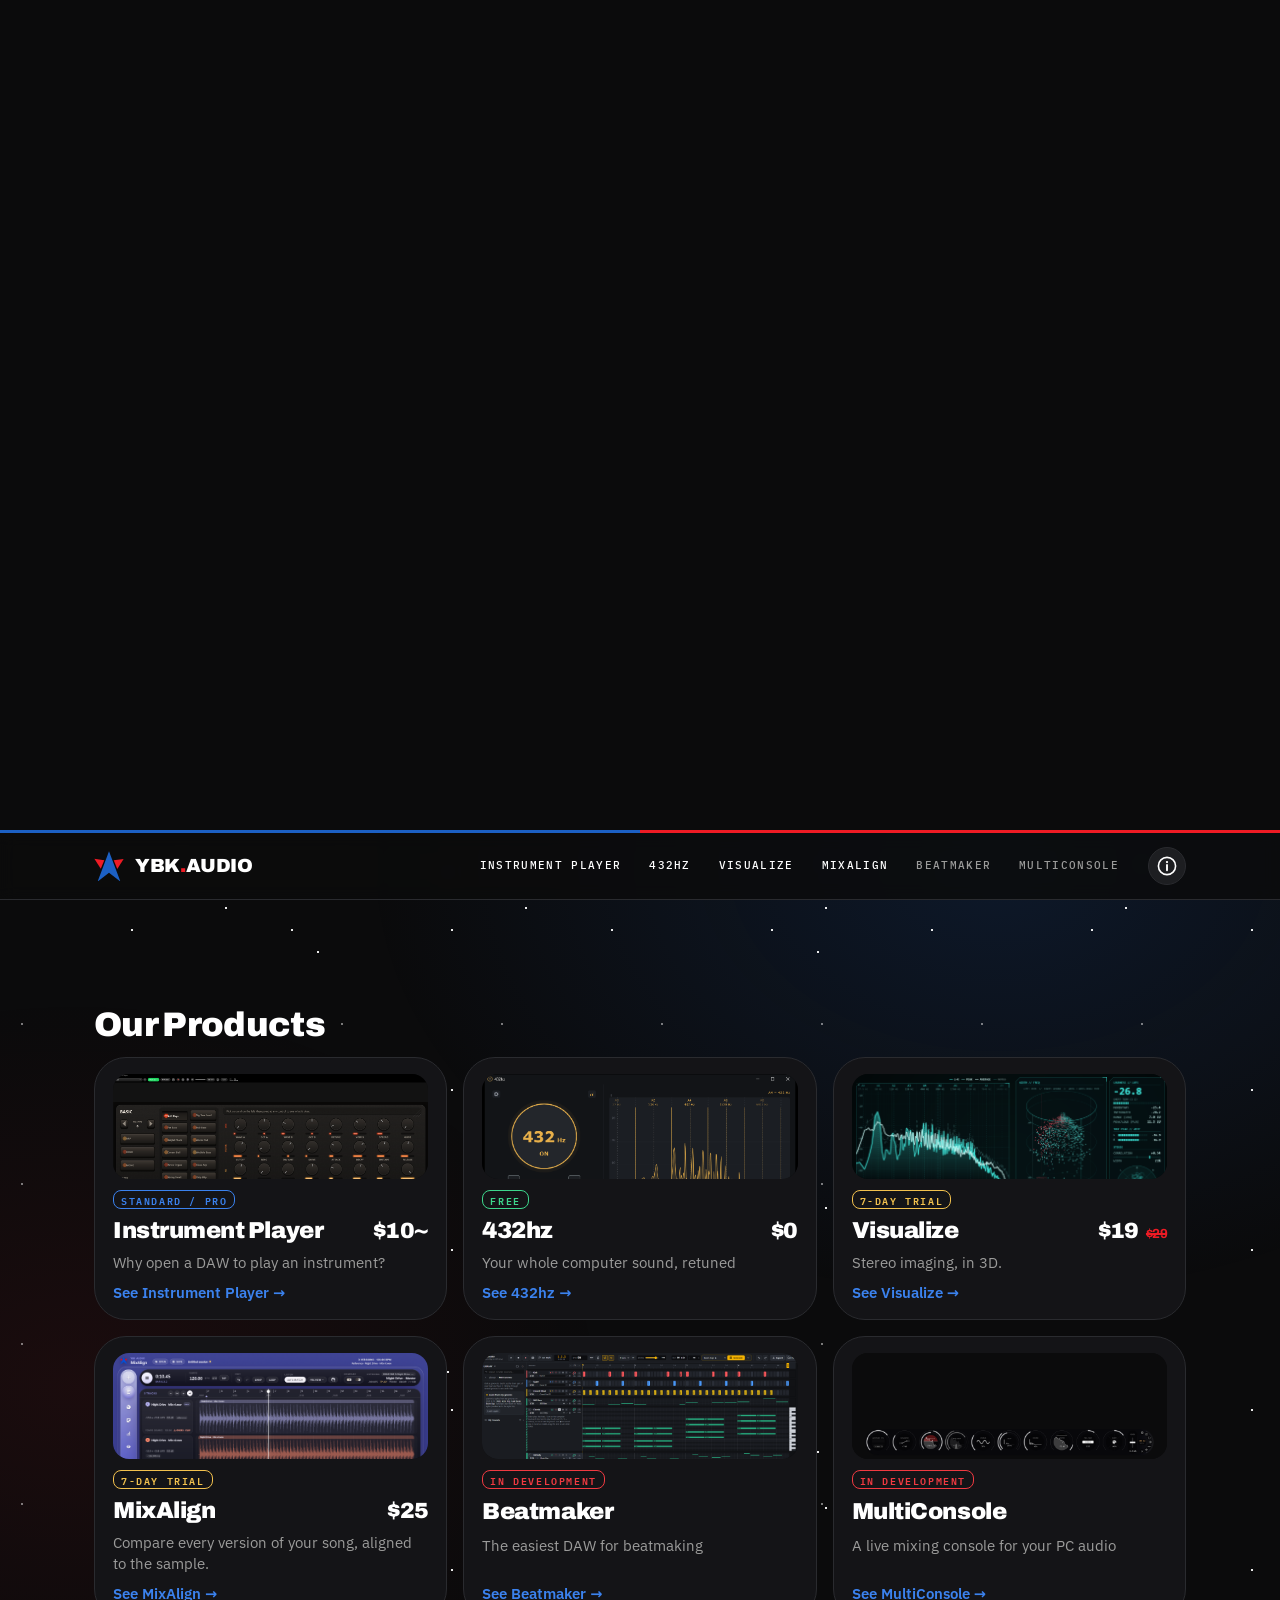
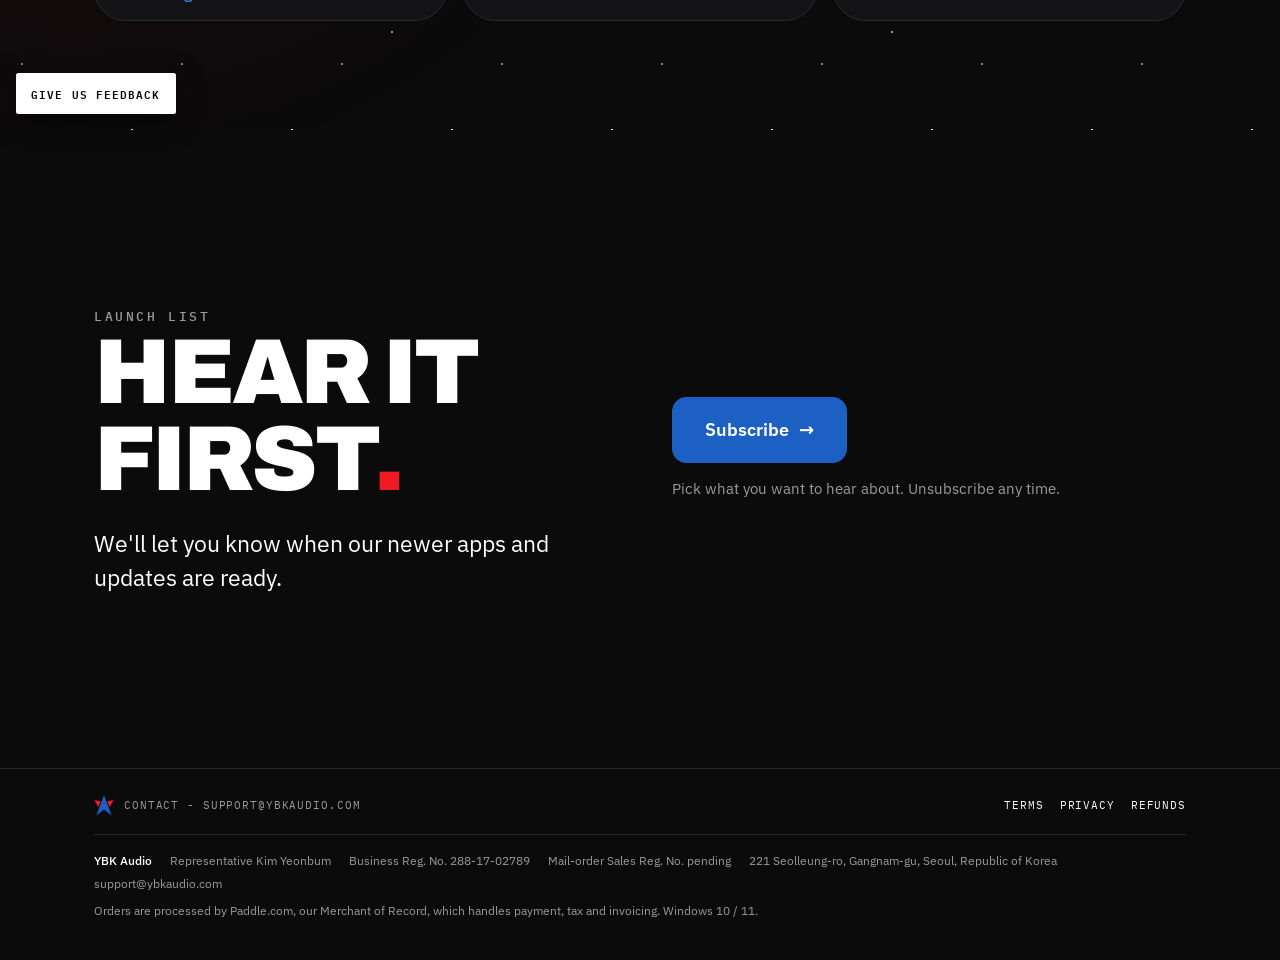
==== commit e35cf035: "MixAlign launch: no 'coming soon' in its search title/description; home description lists MixAlign C" ====
--- a/index.html
+++ b/index.html
@@ -5,13 +5,13 @@
 <meta name="viewport" content="width=device-width, initial-scale=1">
 <meta name="google-site-verification" content="1bSXzqVubWj23T3griGNf3XnpW3aEP6iFTnNptwItSQ">
 <!-- seo:start (rewritten per page by tools/build-pages.js; values come from the "ybk-seo" table below) -->
-<meta name="description" content="YBK AUDIO makes simple music apps. Instrument Player plays your VST3 instruments without a DAW and brings back the last 5 minutes you played. Also: 432hz (free) and Visualize.">
+<meta name="description" content="YBK AUDIO makes simple music apps. Instrument Player plays your VST3 instruments without a DAW and brings back the last 5 minutes you played. Also: 432hz (free), Visualize and MixAlign.">
 <link rel="canonical" href="https://ybkaudio.com/">
 <meta property="og:type" content="website">
 <meta property="og:site_name" content="YBK Audio">
 <meta property="og:url" content="https://ybkaudio.com/">
 <meta property="og:title" content="YBK AUDIO: Music Software Made Simple">
-<meta property="og:description" content="YBK AUDIO makes simple music apps. Instrument Player plays your VST3 instruments without a DAW and brings back the last 5 minutes you played. Also: 432hz (free) and Visualize.">
+<meta property="og:description" content="YBK AUDIO makes simple music apps. Instrument Player plays your VST3 instruments without a DAW and brings back the last 5 minutes you played. Also: 432hz (free), Visualize and MixAlign.">
 <!-- seo:end -->
 <!-- Real icon files (Google can't use a data: URL for the search result favicon; it needs a square, crawlable file in multiples of 48px) -->
 <link rel="icon" href="/favicon.ico" sizes="48x48">
@@ -1355,7 +1355,7 @@
       <a class="navlink nav-live" href="/player/" data-nav="synth">Instrument Player</a>
       <a class="navlink nav-live" href="/432hz/" data-nav="hz432">432hz</a>
       <a class="navlink nav-live" href="/visualize/" data-nav="visualize">Visualize</a>
-      <a class="navlink" href="/mixalign/" data-nav="mixalign">MixAlign</a>
+      <a class="navlink nav-live" href="/mixalign/" data-nav="mixalign">MixAlign</a>
       <a class="navlink" href="/beatmaker/" data-nav="beatmaker">Beatmaker</a>
       <a class="navlink" href="/multiconsole/" data-nav="midside">MultiConsole</a>
     </nav>
@@ -1421,8 +1421,8 @@
         </a>
         <a class="app-card" data-reveal style="--d:0ms" href="/mixalign/">
           <img src="/img/mixalign/mixalign-hero.png" alt="" loading="lazy">
-          <span class="status">In development</span>
-          <b>MixAlign</b>
+          <span class="status gold">7-day trial</span>
+          <span class="card-top"><b>MixAlign</b><span class="card-price"><span data-mx-sale>$19 <s>$25</s></span><span data-mx-full hidden>$25</span></span></span>
           <span>Compare every version of your song, aligned to the sample.</span>
           <span class="go">See MixAlign →</span>
         </a>
@@ -1452,7 +1452,7 @@
         <p class="blurb" data-copy="su-p">We'll let you know when our newer apps and updates are ready.</p>
       </div>
       <div>
-        <a class="btn" href="mailto:support@ybkaudio.com?subject=Notify%20me%20when%20YBK%20Audio%20launches" data-waitlist="mixalign beatmaker console">
+        <a class="btn" href="mailto:support@ybkaudio.com?subject=Notify%20me%20when%20YBK%20Audio%20launches" data-waitlist="beatmaker console">
           <span data-copy="su-cta">Subscribe</span>
           <span aria-hidden="true">→</span>
         </a>
@@ -2326,40 +2326,41 @@
         <img src="/img/mixalign/mixalign-hero.png" width="1480" height="920" alt="MixAlign: three versions of a song (two mixes and the master) lined up on one timeline, each with its loudness and alignment, and the listening controls along the top.">
       </a>
 
-      <!-- purchase -->
-      <div class="dl-box" id="download-mixalign">
-        <div>
-          <p class="launch-eye"><span class="dot" aria-hidden="true"></span><span data-copy="mx-dl-eye">Windows &amp; Mac</span></p>
-          <h3 data-copy="mx-dl-h">Download the App</h3>
-        </div>
-        <div class="dl-act">
+      <!-- MixAlign: one card like Visualize's (launch 11/3) -->
+      <div class="duo-box" id="download-mixalign">
+        <div class="duo vz">
+          <div class="vz-l">
+            <div class="duo-head"><p class="launch-eye"><span class="dot" aria-hidden="true"></span><span data-copy="mx-dl-eye">Windows &amp; Mac</span></p><h3 data-copy="mx-card-h">Get MixAlign <span class="vz-or">/ Try it out</span></h3></div>
+            <p class="vz-label" data-copy="mx-why-h">Features</p>
+            <ul class="gets">
+            <li><svg viewBox="0 0 16 16" aria-hidden="true"><use href="#tick"/></svg><span>Mixes, masters and references line up automatically.</span></li>
+            <li><svg viewBox="0 0 16 16" aria-hidden="true"><use href="#tick"/></svg><span>Switching has no gap and matches loudness, so the volume doesn’t sway your choice.</span></li>
+            <li><svg viewBox="0 0 16 16" aria-hidden="true"><use href="#tick"/></svg><span>NULL and DIFF play only what changed, and the panel puts the differences in plain words.</span></li>
+            <li><svg viewBox="0 0 16 16" aria-hidden="true"><use href="#tick"/></svg><span>Hide the names, rate with stars, then reveal.</span></li>
+            <li><svg viewBox="0 0 16 16" aria-hidden="true"><use href="#tick"/></svg><span>Comments on the timeline, exported as a PDF.</span></li>
+            <li><svg viewBox="0 0 16 16" aria-hidden="true"><use href="#tick"/></svg><span>7-day free trial on Windows and Mac.</span></li>
+          </ul>
+          </div>
+          <div class="vz-r p">
+            <div class="duo-price"><div class="buy-total"><span data-copy="mx-total-l">Total</span><span class="vz-tot-col"><span class="vz-tot" data-mx-sale><b data-copy="mx-total">$19.00</b><s>$25</s></span><span class="vz-tot" data-mx-full hidden><b>$25.00</b></span><span class="vz-pricenote" data-mx-sale data-copy="mx-fine">Launch price until Dec 3</span></span></div></div>
+            <div class="duo-dl"><div class="dl-act">
           <div class="dl-choice">
-            <!-- LAUNCH DAY (11/3): restore the real windows download button from YBK AUDIO\_site-launch-snippets\mixalign-launch-day.html on the owner's PC (kept off the live site). -->
-            <span class="btn ghost" aria-disabled="true"><span data-copy="mx-dl-soon">Available Nov 3</span></span>
+            <a class="btn" href="https://ybk-license-webhook.ybkaudio.workers.dev/dl/mixalign-win?src=site" data-dl="mixalign" data-os="win">
+              <svg viewBox="0 0 16 16" width="16" height="16" aria-hidden="true"><path d="M8 1.5v9M4 7l4 4 4-4M2 14.5h12" fill="none" stroke="currentColor" stroke-width="1.8" stroke-linecap="round" stroke-linejoin="round"/></svg>
+              <span data-copy="mx-dl-btn">Download for Windows</span>
+            </a>
           </div>
           <div class="dl-choice">
-            <!-- LAUNCH DAY (11/3): restore the real mac download button from YBK AUDIO\_site-launch-snippets\mixalign-launch-day.html on the owner's PC (kept off the live site). -->
-            <span class="btn ghost" aria-disabled="true"><span data-copy="mx-dl-soon-mac">Available Nov 3</span></span>
+            <a class="btn" href="https://ybk-license-webhook.ybkaudio.workers.dev/dl/mixalign-mac?src=site" data-dl="mixalign" data-os="mac">
+              <svg viewBox="0 0 16 16" width="16" height="16" aria-hidden="true"><path d="M8 1.5v9M4 7l4 4 4-4M2 14.5h12" fill="none" stroke="currentColor" stroke-width="1.8" stroke-linecap="round" stroke-linejoin="round"/></svg>
+              <span data-copy="mx-dl-btn-mac">Download for Mac</span>
+            </a>
           </div>
-        </div>
-      </div>
-      <div class="buy">
-        <div>
-          <h3 data-copy="mx-buy-h">Coming soon</h3>
-          <ul class="gets">
-            <li><svg viewBox="0 0 16 16" aria-hidden="true"><use href="#tick"/></svg><span data-copy="mx-g2">Works with the Windows and the Mac version</span></li>
-            <li><svg viewBox="0 0 16 16" aria-hidden="true"><use href="#tick"/></svg><span data-copy="mx-g3">Runs on one computer at a time, and moves with you when you change computers</span></li>
-          </ul>
-        </div>
-        <div class="buy-side">
-          <div class="buy-total"><span data-copy="mx-soon-l">Status</span><b data-copy="mx-soon">Out Nov 3</b></div>
-          <!-- LAUNCH DAY (11/3): this "Notify me" button is replaced by the real purchase button from YBK AUDIO\_site-launch-snippets\mixalign-launch-day.html on the owner's PC (kept off the live site). Also remove the "In development" tags (home block + page title). -->
-          <a class="btn" href="#subscribe" data-waitlist="mixalign"><span data-copy="mx-notify-btn">Notify me when it’s out</span><span aria-hidden="true">→</span></a>
-          <p class="buy-links">By purchasing you agree to the <a href="/terms/">Terms</a>.</p>
-        </div>
-
-
-        <div class="checkout" data-checkout="mixalign" hidden style="grid-column:1/-1">
+        </div><p class="vz-dlnote" data-copy="mx-dl-note">Not sure? Download and try our 7-day free trial</p></div>
+            <div class="duo-buy"><button type="button" class="btn" data-buy="mixalign"><span data-copy="mx-buy-btn">Get MixAlign License</span><span aria-hidden="true">→</span></button><p class="buy-links">By purchasing you agree to the <a href="/terms/">Terms</a>.</p></div>
+          </div>
+        </div>
+        <div class="checkout" data-checkout="mixalign" hidden>
           <h4 data-copy="mx-co-h">The payment window didn’t open</h4>
           <p data-copy="mx-co-p1">Our payment provider’s checkout couldn’t load. This is usually an ad or tracker blocker, or a connection that dropped for a moment. Reload the page and press Purchase again.</p>
           <p><a href="mailto:support@ybkaudio.com?subject=Can%E2%80%99t%20buy%20MixAlign" data-copy="mx-co-cta">Still not working? Email us →</a></p>
@@ -2392,21 +2393,11 @@
 
   <section class="band" style="border-top:none">
     <div class="wrap">
-      <div class="explain">
+      <div class="explain solo">
         <div class="prose">
           <p data-copy="mx-home-p1"><b>Switch instantaneously between different versions to hear differences.</b> One click and you will be hearing another version of your mix with no delay – all easily possible because we auto-align your uploaded mixes with beat detection. Also you can check the analysis panel, which provides written description on differences between versions. The app provides difference/null buttons to hear just the differences, so you can check and compare yourself.</p>
           <p data-copy="mx-home-p2"><b>Blind test &amp; Annotate.</b> Hide track names and test your decision on what’s better. Rate each track you go through with stars to come back to them. When you’re sure on what you think is best, make the big reveal to find out which track to share. Also while sharing, you can leave your thoughts on the timeline of each track and export them as PDF for whoever to see.</p>
         </div>
-        <aside class="why">
-          <h3 data-copy="mx-why-h">Features</h3>
-          <ul>
-            <li><svg viewBox="0 0 16 16" aria-hidden="true"><use href="#tick"/></svg><span>Mixes, masters and references line up automatically.</span></li>
-            <li><svg viewBox="0 0 16 16" aria-hidden="true"><use href="#tick"/></svg><span>Switching has no gap and matches loudness, so the volume doesn’t sway your choice.</span></li>
-            <li><svg viewBox="0 0 16 16" aria-hidden="true"><use href="#tick"/></svg><span>NULL and DIFF play only what changed, and the panel puts the differences in plain words.</span></li>
-            <li><svg viewBox="0 0 16 16" aria-hidden="true"><use href="#tick"/></svg><span>Hide the names, rate with stars, then reveal.</span></li>
-            <li><svg viewBox="0 0 16 16" aria-hidden="true"><use href="#tick"/></svg><span>Comments on the timeline, exported as a PDF.</span></li>
-          </ul>
-        </aside>
       </div>
 
       <h2 class="explore-h">Explore each feature</h2>
@@ -3006,7 +2997,6 @@
     <label class="wl-opt"><input type="checkbox" name="notify"> <span data-copy="wl-notify">Notify me when released</span></label>
     <fieldset class="wl-apps">
       <legend class="sr-only">Which apps?</legend>
-      <label><input type="checkbox" name="products" value="mixalign"> MixAlign</label>
       <label><input type="checkbox" name="products" value="beatmaker"> Beatmaker</label>
       <label><input type="checkbox" name="products" value="console"> MultiConsole</label>
     </fieldset>
@@ -3042,7 +3032,7 @@
  "home": {
   "path": "/",
   "title": "YBK AUDIO: Music Software Made Simple",
-  "desc": "YBK AUDIO makes simple music apps. Instrument Player plays your VST3 instruments without a DAW and brings back the last 5 minutes you played. Also: 432hz (free) and Visualize."
+  "desc": "YBK AUDIO makes simple music apps. Instrument Player plays your VST3 instruments without a DAW and brings back the last 5 minutes you played. Also: 432hz (free), Visualize and MixAlign."
  },
  "synth": {
   "path": "/player/",
@@ -3061,8 +3051,8 @@
  },
  "mixalign": {
   "path": "/mixalign/",
-  "title": "MixAlign (coming soon): Compare every version of your song, aligned to the sample | YBK AUDIO",
-  "desc": "Coming soon. Switch between mixes and masters with no gap: MixAlign lines every version up to the sample, matches loudness, and helps you choose blind."
+  "title": "MixAlign: Compare every version of your song, aligned to the sample | YBK AUDIO",
+  "desc": "Switch between mixes and masters with no gap: MixAlign lines every version up to the sample, matches loudness, and helps you choose blind."
  },
  "beatmaker": {
   "path": "/beatmaker/",
@@ -3397,6 +3387,8 @@
       gets: ['Pro Editor, 30-minute MIDI Replay, audio export', 'Opens both Standard and Pro', 'One license code by email'] },
     visualize: { eye: 'Visualize', name: 'Visualize', what: 'One license, pay once', pic: '/img/visualize/visualize-hero.png', price: '[data-copy="vz-total"]',
       gets: ['Windows and Mac, download right after payment', 'One license code by email', 'Every 3D view, notes, key and chords'] },
+    mixalign: { eye: 'MixAlign', name: 'MixAlign', what: 'One license, pay once', pic: '/img/mixalign/mixalign-hero.png', price: '[data-copy="mx-total"]',
+      gets: ['Windows and Mac, download right after payment', 'One license code by email', 'Every version lined up, NULL and DIFF, blind tests'] },
     upgrade: { eye: 'Instrument Player · Upgrade', name: 'Upgrade to Pro', what: 'Same license code, now Pro', pic: '/img/player/06-midi-edit.png',
       gets: ['Your code opens Instrument Player Pro after payment', 'Nothing new to type in', 'Pro opens both Standard and Pro'] },
     tip: { eye: 'Name your price', name: 'Thank you for supporting us', what: 'Your support', pic: '/img/432/432-main.png',
@@ -4436,7 +4428,7 @@
 <script>
 /* Version beside the title of released apps; unreleased apps have no updates file and show nothing. */
 (function () {
-  var FILES = { synth: 'instrument-player.json', hz432: '432hz.json', visualize: 'visualize.json' };
+  var FILES = { synth: 'instrument-player.json', hz432: '432hz.json', visualize: 'visualize.json', mixalign: 'mixalign.json' };
   Object.keys(FILES).forEach(function (key) {
     var h2 = document.querySelector('[data-page="' + key + '"] .prod-title h2');
     if (!h2) return;
@@ -4451,5 +4443,13 @@
   });
 })();
 </script>
+<script>
+/* MixAlign launch price: $19 through Dec 3, $25 from 2026-12-04 00:00 KST (same date as PADDLE.prices.mixalign). */
+(function () {
+  if (Date.now() < Date.parse('2026-12-04T00:00:00+09:00')) return;
+  document.querySelectorAll('[data-mx-sale]').forEach(function (el) { el.hidden = true; });
+  document.querySelectorAll('[data-mx-full]').forEach(function (el) { el.hidden = false; });
+})();
+</script>
 </body>
 </html>
